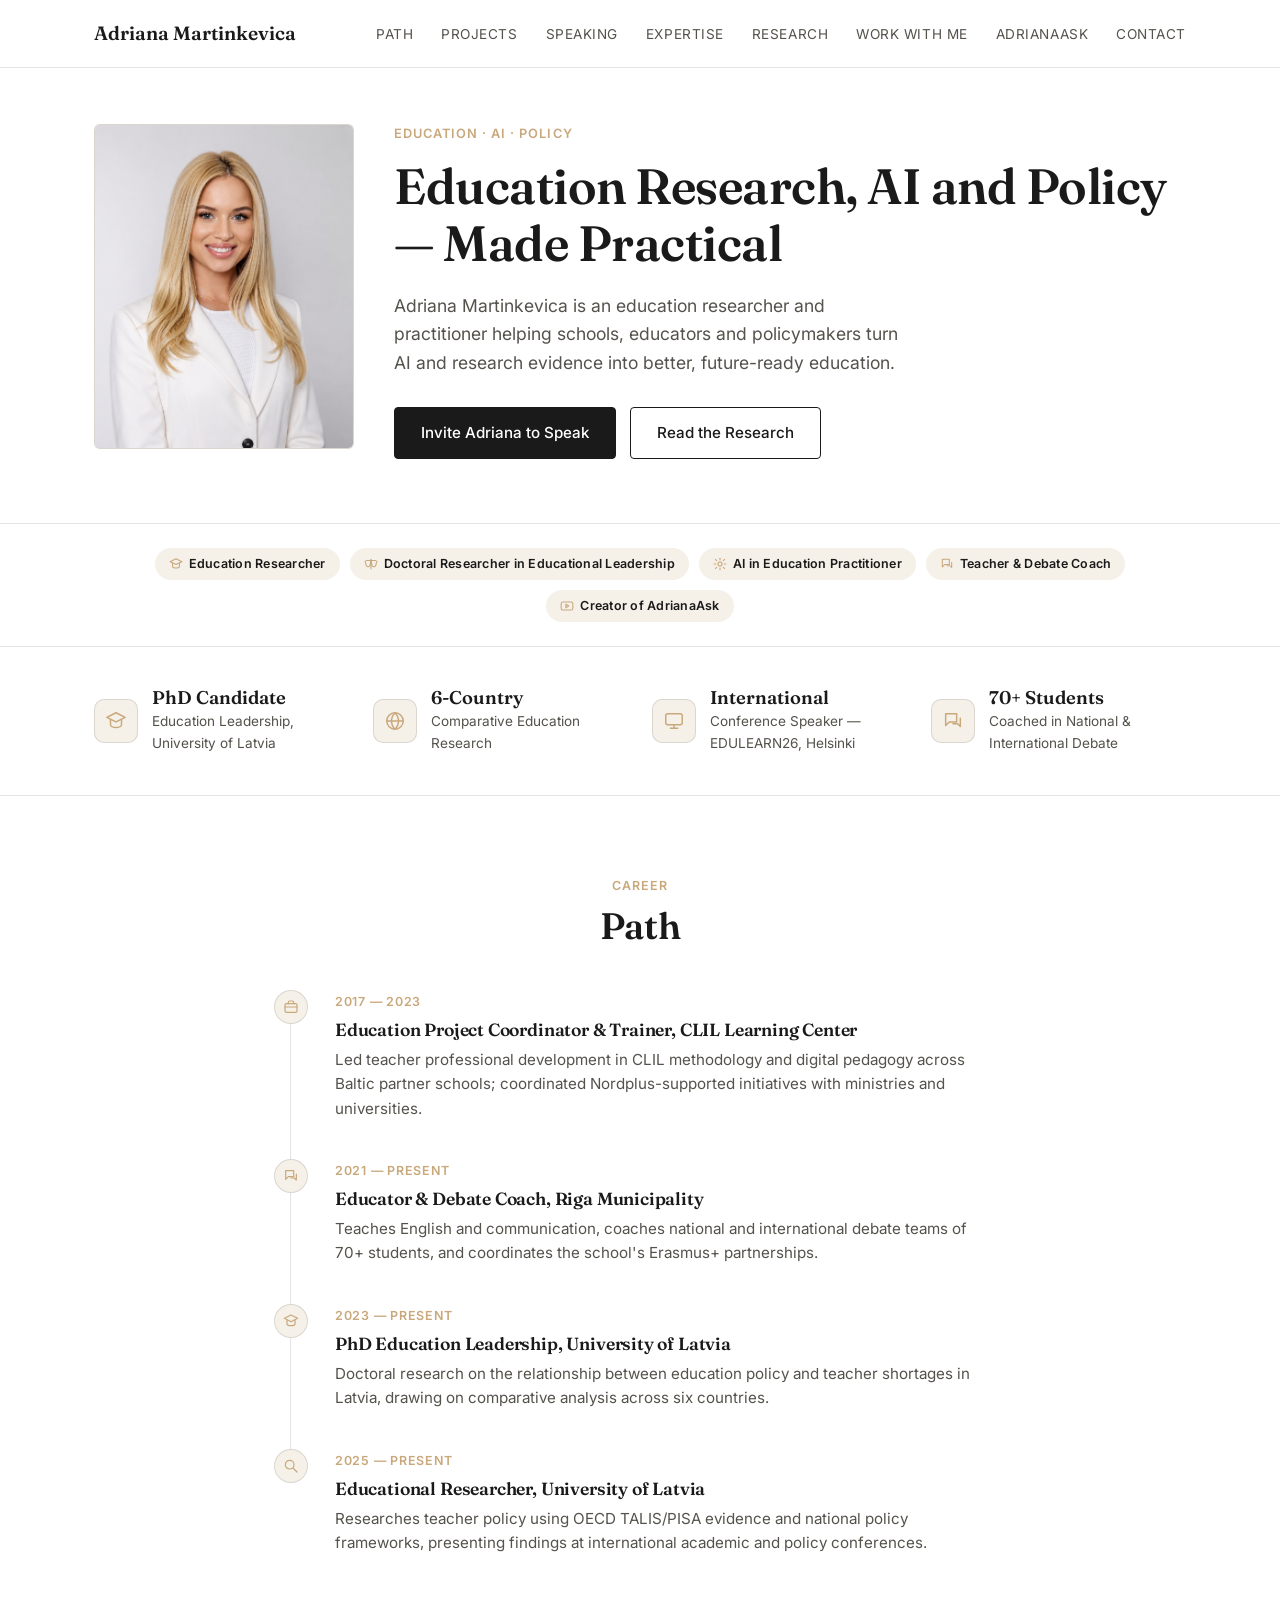
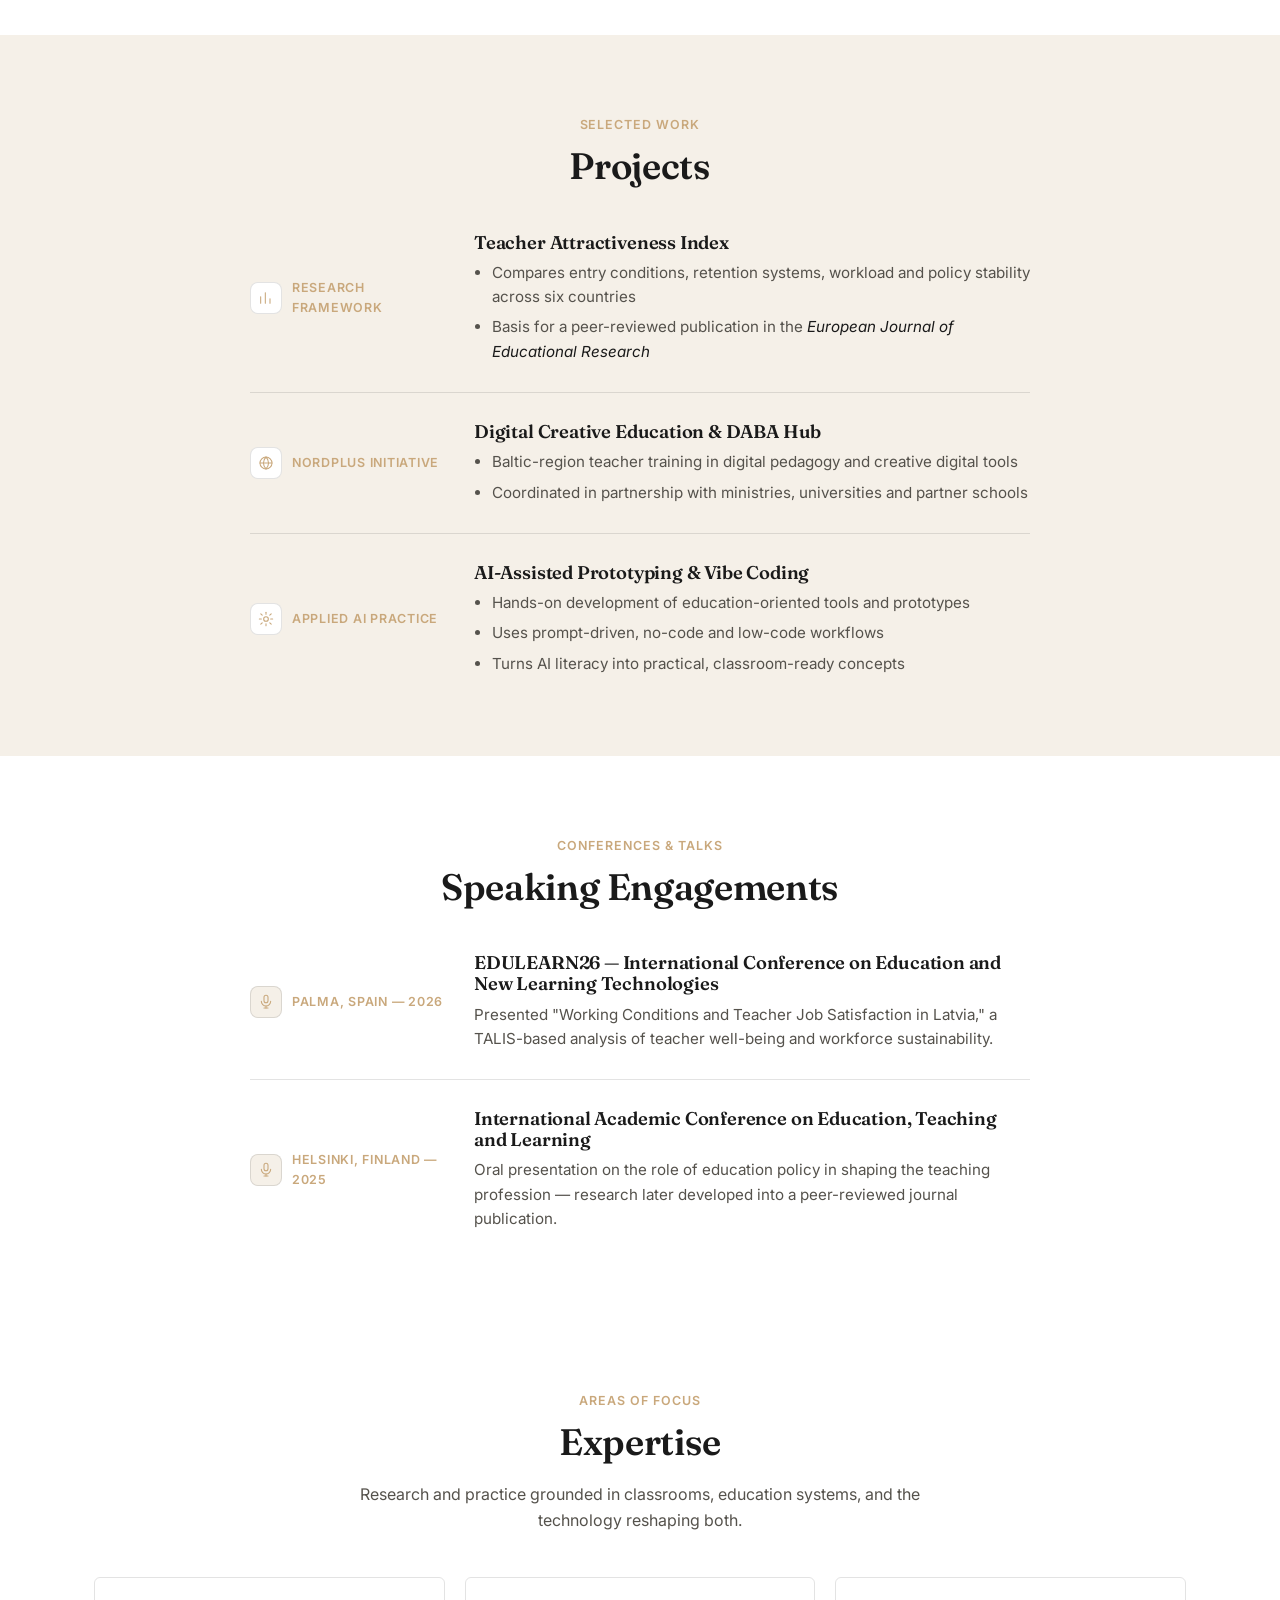
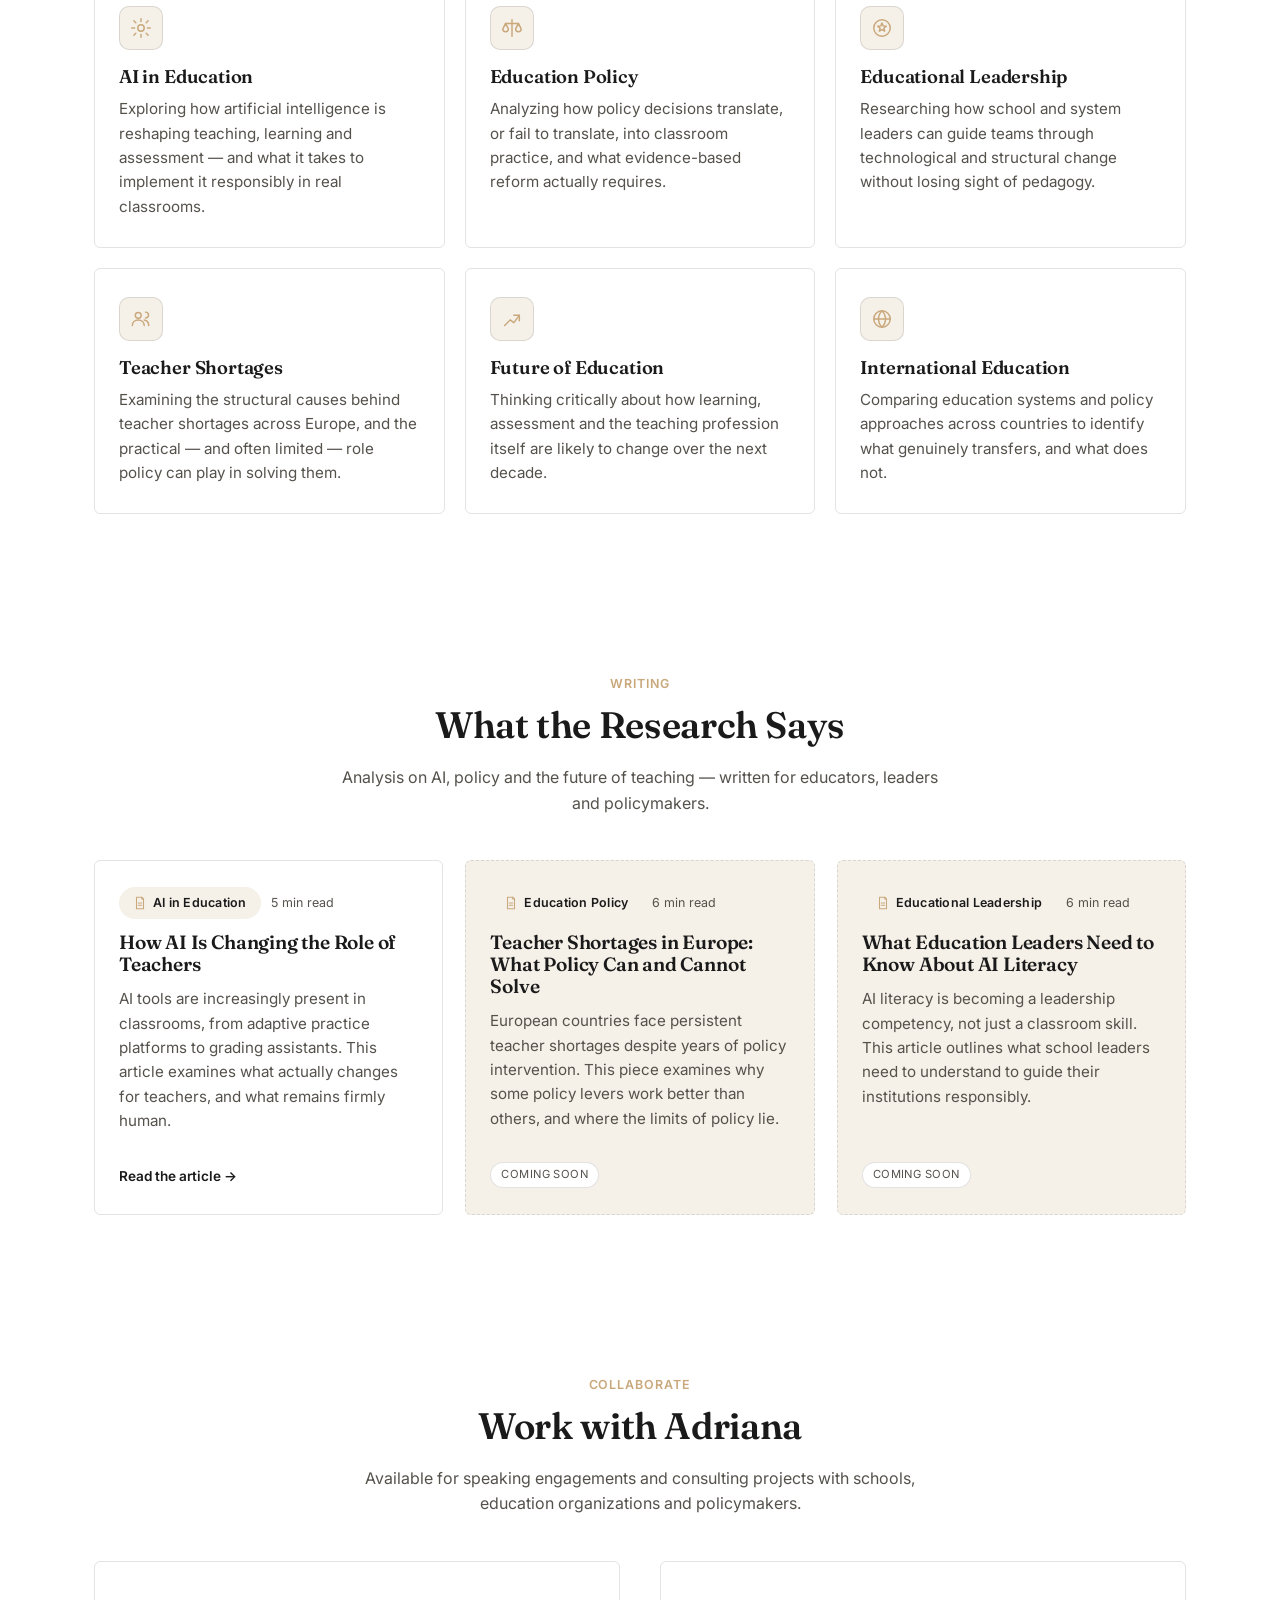
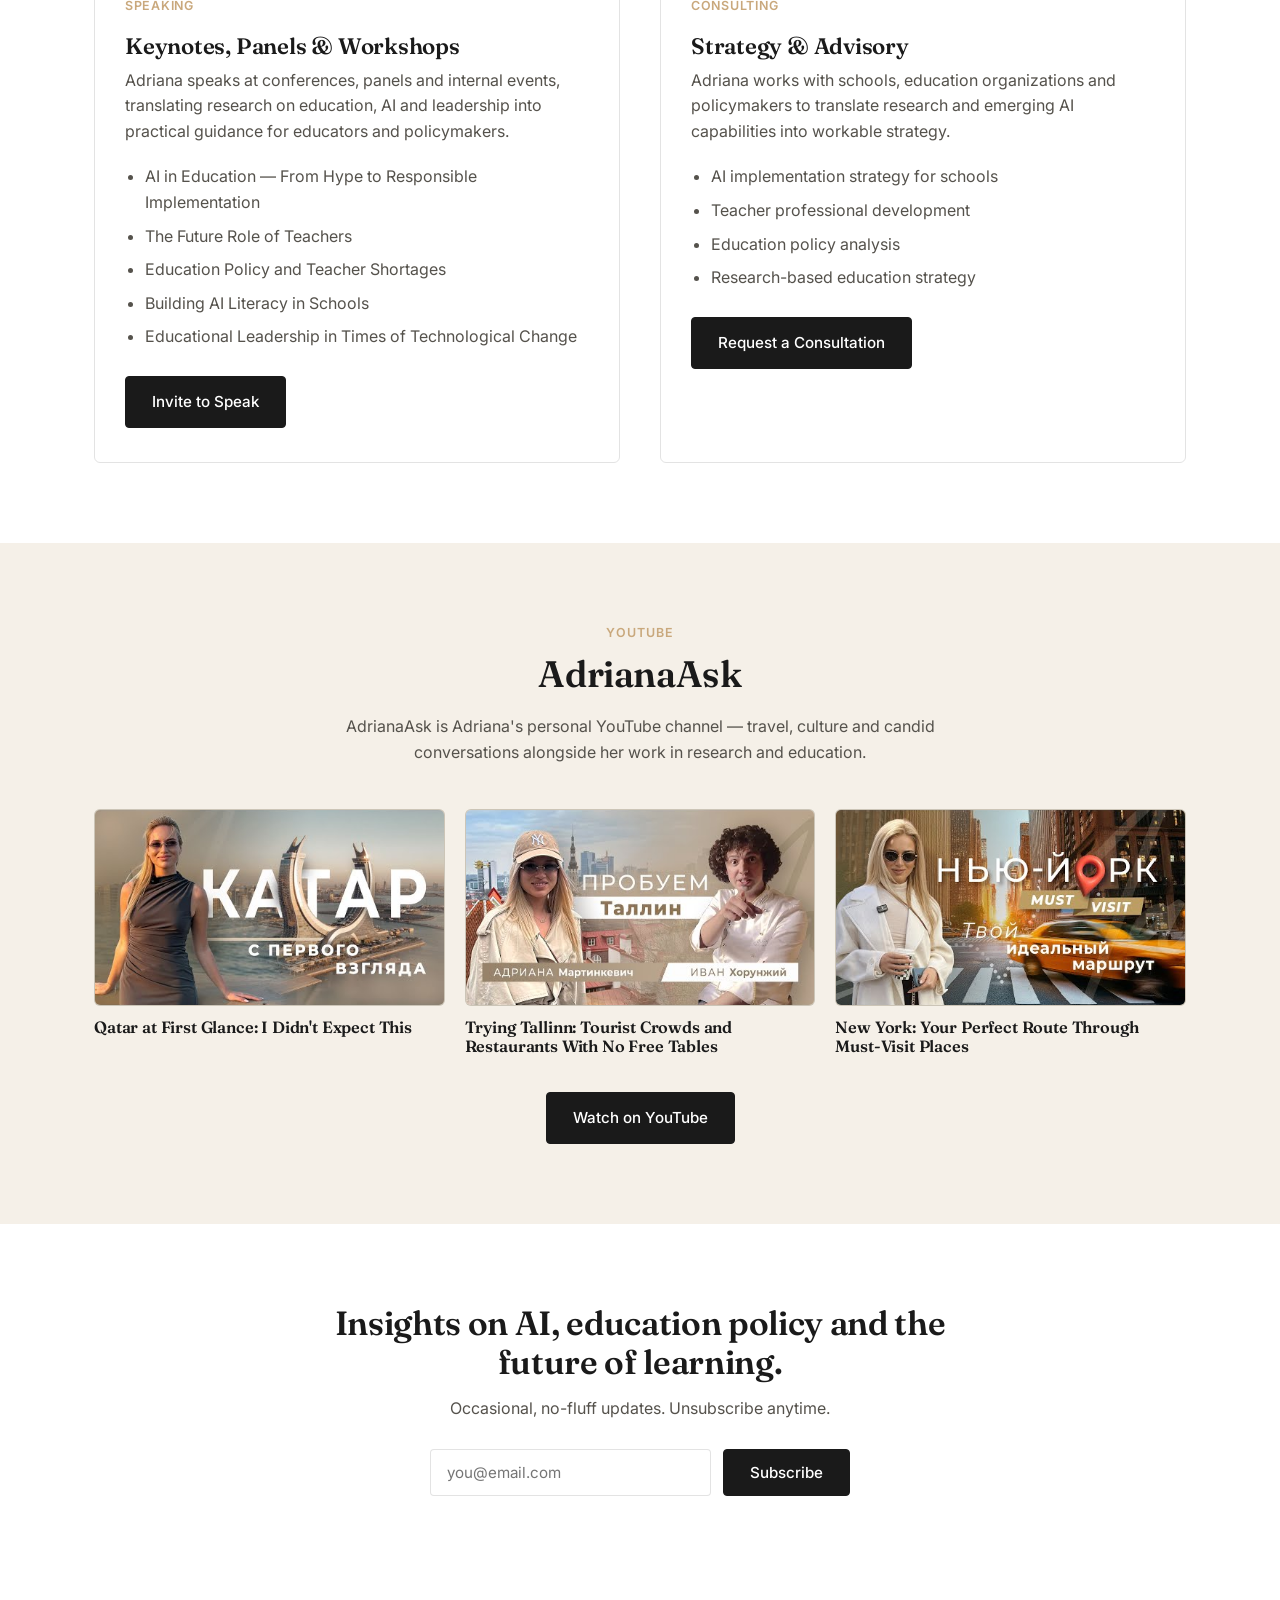
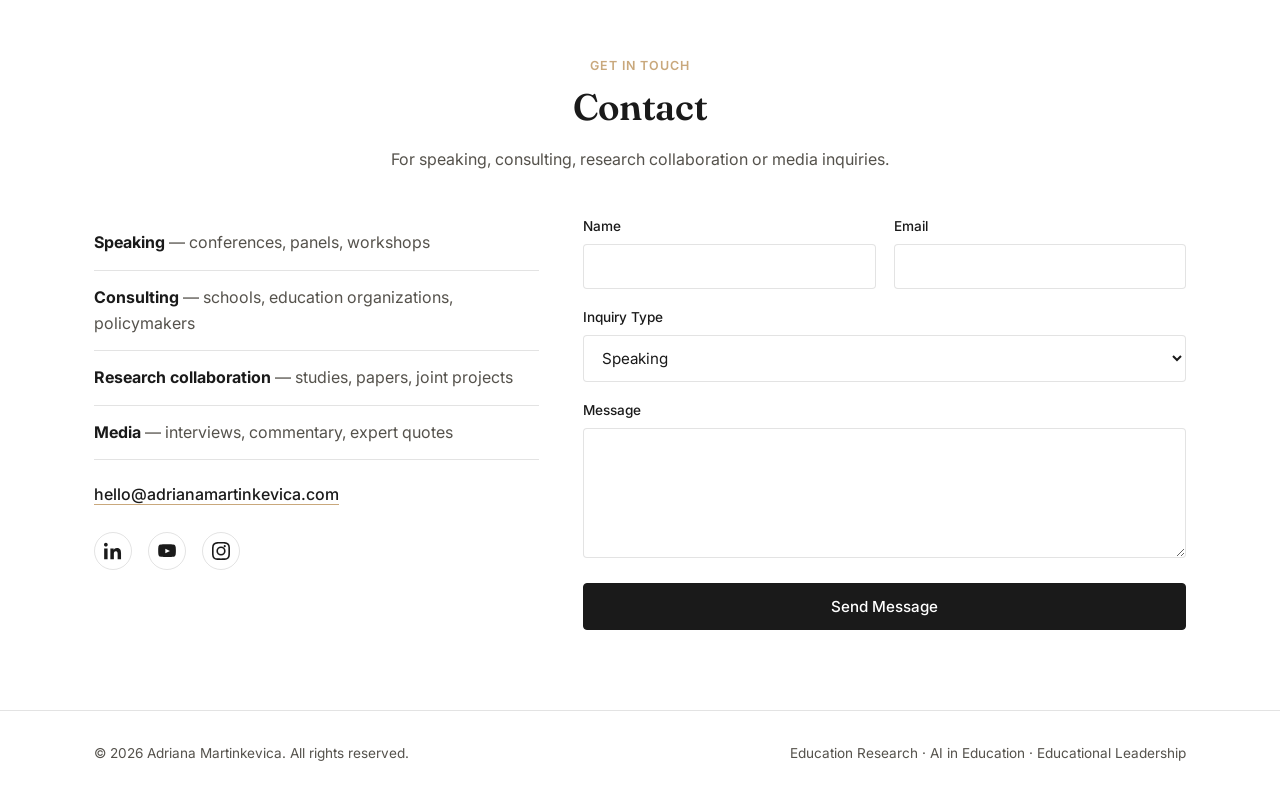
==== index.html @ 22b6f1af "Rename Articles section to "What the Research Says" Updates the nav label and hero CTA to match for " ====
<!DOCTYPE html>
<html lang="en">
<head>
<meta charset="UTF-8">
<meta name="viewport" content="width=device-width, initial-scale=1.0">
<title>Adriana Martinkevica — Education Research, AI &amp; Policy Made Practical</title>
<meta name="description" content="Adriana Martinkevica is an education researcher, doctoral researcher in educational leadership, and AI in education practitioner helping schools, educators and policymakers turn research into practical, future-ready education.">

<!-- Open Graph -->
<meta property="og:type" content="website">
<meta property="og:title" content="Adriana Martinkevica — Education Research, AI &amp; Policy Made Practical">
<meta property="og:description" content="Education researcher and practitioner helping schools, educators and policymakers turn AI and research evidence into better, future-ready education.">
<meta property="og:image" content="assets/adriana-portrait.jpg">
<!-- Replace with real canonical URL before deploying -->
<meta property="og:url" content="https://www.adrianamartinkevica.com/">

<!-- Twitter Card -->
<meta name="twitter:card" content="summary_large_image">
<meta name="twitter:title" content="Adriana Martinkevica — Education Research, AI &amp; Policy Made Practical">
<meta name="twitter:description" content="Education researcher and practitioner helping schools, educators and policymakers turn AI and research evidence into better, future-ready education.">
<meta name="twitter:image" content="assets/adriana-portrait.jpg">

<link rel="preconnect" href="https://fonts.googleapis.com">
<link rel="preconnect" href="https://fonts.gstatic.com" crossorigin>
<link href="https://fonts.googleapis.com/css2?family=Fraunces:opsz,wght@9..144,400;9..144,500;9..144,600;9..144,700&family=Inter:wght@400;500;600&display=swap" rel="stylesheet">

<script type="application/ld+json">
{
  "@context": "https://schema.org",
  "@type": "Person",
  "name": "Adriana Martinkevica",
  "jobTitle": "Education Researcher, Doctoral Researcher in Educational Leadership",
  "description": "Education researcher and practitioner working on AI in education, education policy, educational leadership and the future of teaching.",
  "url": "https://www.adrianamartinkevica.com/",
  "image": "https://www.adrianamartinkevica.com/assets/adriana-portrait.jpg",
  "sameAs": [
    "https://www.linkedin.com/in/REPLACE-WITH-LINKEDIN-HANDLE",
    "https://www.youtube.com/@AdrianaAsk",
    "https://www.instagram.com/REPLACE-WITH-INSTAGRAM-HANDLE"
  ],
  "knowsAbout": [
    "Artificial Intelligence in Education",
    "Education Policy",
    "Educational Leadership",
    "Teacher Shortages",
    "Future of Education",
    "International Education"
  ]
}
</script>
<script type="application/ld+json">
{
  "@context": "https://schema.org",
  "@type": "WebSite",
  "name": "Adriana Martinkevica",
  "url": "https://www.adrianamartinkevica.com/"
}
</script>

<style>
  :root{
    --color-bg: #ffffff;
    --color-text: #1a1a1a;
    --color-text-soft: #55524c;
    --color-beige-light: #f5f0e8;
    --color-beige-accent: #c9a87c;
    --color-border: rgba(26,26,26,0.12);
    --font-serif: "Fraunces", Georgia, serif;
    --font-sans: "Inter", -apple-system, BlinkMacSystemFont, "Segoe UI", sans-serif;
    --max-width: 1140px;
  }

  *, *::before, *::after{ box-sizing: border-box; }

  html{
    scroll-behavior: smooth;
  }

  body{
    margin: 0;
    font-family: var(--font-sans);
    color: var(--color-text);
    background: var(--color-bg);
    line-height: 1.6;
    -webkit-font-smoothing: antialiased;
  }

  img{ max-width: 100%; display: block; }

  h1, h2, h3{
    font-family: var(--font-serif);
    font-weight: 600;
    line-height: 1.15;
    margin: 0 0 0.5em;
    letter-spacing: -0.01em;
  }

  p{ margin: 0 0 1em; }

  a{ color: inherit; }

  .container{
    max-width: var(--max-width);
    margin: 0 auto;
    padding: 0 24px;
  }

  .skip-link{
    position: absolute;
    left: -999px;
    top: 0;
    background: var(--color-text);
    color: #fff;
    padding: 10px 16px;
    z-index: 200;
  }
  .skip-link:focus{ left: 12px; top: 12px; }

  /* ---------- Nav ---------- */
  .site-header{
    position: sticky;
    top: 0;
    z-index: 100;
    background: rgba(255,255,255,0.92);
    backdrop-filter: saturate(180%) blur(8px);
    border-bottom: 1px solid var(--color-border);
  }

  .nav{
    display: flex;
    align-items: center;
    justify-content: space-between;
    padding: 18px 24px;
    max-width: var(--max-width);
    margin: 0 auto;
  }

  .nav-logo{
    font-family: var(--font-serif);
    font-size: 1.2rem;
    font-weight: 600;
    text-decoration: none;
    color: var(--color-text);
  }

  .nav-links{
    display: none;
    gap: 28px;
    list-style: none;
    margin: 0;
    padding: 0;
  }

  .nav-links a{
    text-decoration: none;
    font-size: 0.85rem;
    letter-spacing: 0.04em;
    text-transform: uppercase;
    color: var(--color-text-soft);
    transition: color 0.2s ease;
  }
  .nav-links a:hover{ color: var(--color-text); }

  .nav-toggle{
    display: inline-flex;
    background: none;
    border: 1px solid var(--color-border);
    border-radius: 6px;
    padding: 8px 10px;
    cursor: pointer;
    font-size: 0.9rem;
  }

  .nav-mobile-panel{
    display: none;
    flex-direction: column;
    gap: 4px;
    padding: 8px 24px 20px;
    border-bottom: 1px solid var(--color-border);
  }
  .nav-mobile-panel.is-open{ display: flex; }
  .nav-mobile-panel a{
    text-decoration: none;
    color: var(--color-text-soft);
    padding: 10px 0;
    font-size: 0.95rem;
    border-bottom: 1px solid var(--color-border);
  }
  .nav-mobile-panel a:last-child{ border-bottom: none; }

  @media (min-width: 860px){
    .nav-links{ display: flex; }
    .nav-toggle{ display: none; }
    .nav-mobile-panel{ display: none !important; }
  }

  /* ---------- Buttons ---------- */
  .btn{
    display: inline-block;
    font-family: var(--font-sans);
    font-size: 0.95rem;
    font-weight: 500;
    text-decoration: none;
    padding: 13px 26px;
    border-radius: 4px;
    border: 1px solid transparent;
    transition: all 0.2s ease;
    cursor: pointer;
  }
  .btn-primary{
    background: var(--color-text);
    color: #fff;
    border-color: var(--color-text);
  }
  .btn-primary:hover{
    background: #000;
  }
  .btn-secondary{
    background: transparent;
    color: var(--color-text);
    border-color: var(--color-text);
  }
  .btn-secondary:hover{
    background: var(--color-text);
    color: #fff;
  }
  .btn-block{ display: block; width: 100%; text-align: center; }

  /* ---------- Badges & Icon Tiles ---------- */
  .badge{
    display: inline-flex;
    align-items: center;
    gap: 6px;
    padding: 6px 14px;
    border-radius: 999px;
    background: var(--color-beige-light);
    color: var(--color-text);
    font-size: 0.78rem;
    font-weight: 600;
    letter-spacing: 0.02em;
    white-space: nowrap;
  }
  .badge svg{
    width: 14px;
    height: 14px;
    flex-shrink: 0;
    stroke: var(--color-beige-accent);
    fill: none;
    stroke-width: 1.8;
    stroke-linecap: round;
    stroke-linejoin: round;
  }
  .icon-tile{
    display: inline-flex;
    align-items: center;
    justify-content: center;
    width: 44px;
    height: 44px;
    border-radius: 10px;
    background: var(--color-beige-light);
    border: 1px solid var(--color-border);
    flex-shrink: 0;
  }
  .projects-section .icon-tile{
    background: #fff;
  }
  .icon-tile svg{
    width: 22px;
    height: 22px;
    stroke: var(--color-beige-accent);
    fill: none;
    stroke-width: 1.6;
    stroke-linecap: round;
    stroke-linejoin: round;
  }
  .icon-tile-sm{
    width: 32px;
    height: 32px;
    border-radius: 8px;
  }
  .icon-tile-sm svg{
    width: 16px;
    height: 16px;
  }

  /* ---------- Reveal animation ---------- */
  .reveal{
    opacity: 0;
    transform: translateY(16px);
    transition: opacity 0.7s ease, transform 0.7s ease;
  }
  .reveal.is-visible{
    opacity: 1;
    transform: translateY(0);
  }
  @media (prefers-reduced-motion: reduce){
    .reveal{ opacity: 1; transform: none; transition: none; }
    html{ scroll-behavior: auto; }
  }

  /* ---------- Hero ---------- */
  .hero{
    padding: 56px 0 64px;
  }
  .hero .container{
    display: grid;
    grid-template-columns: minmax(0,1fr);
    gap: 28px;
    align-items: start;
  }
  .hero-portrait{
    order: -1;
    width: 200px;
    max-width: 200px;
    margin: 0;
    aspect-ratio: 4 / 5;
    background: var(--color-beige-light);
    border: 1px solid var(--color-border);
    border-radius: 6px;
    overflow: hidden;
  }
  .hero-portrait img{
    width: 100%;
    height: 100%;
    object-fit: cover;
  }
  .hero-eyebrow{
    text-transform: uppercase;
    letter-spacing: 0.08em;
    font-size: 0.8rem;
    color: var(--color-beige-accent);
    font-weight: 600;
    margin-bottom: 14px;
  }
  .hero h1{
    font-size: clamp(2rem, 5vw, 3.1rem);
    margin-bottom: 20px;
  }
  .hero-sub{
    font-size: 1.1rem;
    color: var(--color-text-soft);
    max-width: 46ch;
    margin-bottom: 30px;
  }
  .hero-ctas{
    display: flex;
    flex-wrap: wrap;
    gap: 14px;
  }

  @media (min-width: 860px){
    .hero .container{
      grid-template-columns: 260px minmax(0,1fr);
      gap: 40px;
    }
    .hero-portrait{
      width: 260px;
      max-width: 260px;
    }
  }

  /* ---------- Credibility strip ---------- */
  .credibility{
    border-top: 1px solid var(--color-border);
    border-bottom: 1px solid var(--color-border);
    padding: 24px 0;
  }

  /* ---------- Highlights ---------- */
  .highlights{
    padding: 40px 0;
    border-bottom: 1px solid var(--color-border);
  }
  .highlights-grid{
    display: grid;
    grid-template-columns: 1fr;
    gap: 24px;
  }
  .highlight-tile{
    display: flex;
    align-items: center;
    gap: 14px;
  }
  .highlight-stat{
    font-family: var(--font-serif);
    font-size: 1.15rem;
    font-weight: 600;
    line-height: 1.2;
  }
  .highlight-label{
    font-size: 0.85rem;
    color: var(--color-text-soft);
    margin-top: 2px;
  }
  @media (min-width: 640px){
    .highlights-grid{ grid-template-columns: repeat(2, 1fr); }
  }
  @media (min-width: 980px){
    .highlights-grid{ grid-template-columns: repeat(4, 1fr); }
  }
  .credibility ul{
    list-style: none;
    margin: 0;
    padding: 0;
    display: flex;
    flex-wrap: wrap;
    justify-content: center;
    gap: 10px;
  }

  /* ---------- Section shell ---------- */
  section{ padding: 80px 0; }
  .section-head{
    max-width: 62ch;
    margin: 0 auto 44px;
    text-align: center;
  }
  .section-eyebrow{
    text-transform: uppercase;
    letter-spacing: 0.08em;
    font-size: 0.78rem;
    font-weight: 600;
    color: var(--color-beige-accent);
    margin-bottom: 10px;
  }
  .section-head h2{
    font-size: clamp(1.7rem, 3.2vw, 2.3rem);
  }
  .section-head p{
    color: var(--color-text-soft);
  }

  /* ---------- Path (timeline) ---------- */
  .timeline{
    max-width: 700px;
    margin: 0 auto;
  }
  .timeline-item{
    position: relative;
    padding-left: 44px;
    padding-bottom: 40px;
    border-left: 1px solid var(--color-border);
  }
  .timeline-item:last-child{
    padding-bottom: 0;
    border-left-color: transparent;
  }
  .timeline-icon{
    position: absolute;
    left: -17px;
    top: -2px;
    width: 34px;
    height: 34px;
    border-radius: 50%;
    background: var(--color-beige-light);
    border: 1px solid var(--color-border);
    display: flex;
    align-items: center;
    justify-content: center;
  }
  .timeline-icon svg{
    width: 16px;
    height: 16px;
    stroke: var(--color-beige-accent);
    fill: none;
    stroke-width: 1.8;
    stroke-linecap: round;
    stroke-linejoin: round;
  }
  .timeline-date{
    font-size: 0.78rem;
    text-transform: uppercase;
    letter-spacing: 0.06em;
    color: var(--color-beige-accent);
    font-weight: 600;
    margin-bottom: 8px;
  }
  .timeline-role{
    font-size: 1.1rem;
    margin-bottom: 8px;
  }
  .timeline-desc{
    color: var(--color-text-soft);
    font-size: 0.95rem;
    margin-bottom: 0;
  }

  /* ---------- Projects ---------- */
  .projects-section{
    background: var(--color-beige-light);
  }
  .project-list{
    max-width: 780px;
    margin: 0 auto;
  }
  .project-row{
    display: grid;
    grid-template-columns: 1fr;
    gap: 6px;
    padding: 28px 0;
    border-bottom: 1px solid var(--color-border);
  }
  .project-row:last-child{
    border-bottom: none;
    padding-bottom: 0;
  }
  .project-row:first-child{
    padding-top: 0;
  }
  .project-icon-tag{
    display: flex;
    align-items: center;
    gap: 10px;
    margin-bottom: 4px;
  }
  .project-tag{
    font-size: 0.78rem;
    text-transform: uppercase;
    letter-spacing: 0.06em;
    color: var(--color-beige-accent);
    font-weight: 600;
  }
  .project-bullets{
    margin: 0;
    padding-left: 18px;
    color: var(--color-text-soft);
    font-size: 0.95rem;
  }
  .project-bullets li{
    margin-bottom: 6px;
  }
  .project-bullets li:last-child{
    margin-bottom: 0;
  }
  @media (min-width: 700px){
    .project-icon-tag{ margin-bottom: 0; }
  }
  .project-row h3{
    font-size: 1.15rem;
    margin-bottom: 8px;
  }
  .project-row p{
    color: var(--color-text-soft);
    font-size: 0.95rem;
    margin-bottom: 0;
  }
  .project-row em{
    font-style: italic;
    color: var(--color-text);
  }
  @media (min-width: 700px){
    .project-row{
      grid-template-columns: 200px 1fr;
      gap: 24px;
    }
  }

  /* ---------- Speaking History ---------- */
  .speaking-list{
    max-width: 780px;
    margin: 0 auto;
  }
  .speaking-row{
    display: grid;
    grid-template-columns: 1fr;
    gap: 6px;
    padding: 28px 0;
    border-bottom: 1px solid var(--color-border);
  }
  .speaking-row:last-child{
    border-bottom: none;
    padding-bottom: 0;
  }
  .speaking-row:first-child{
    padding-top: 0;
  }
  .speaking-icon-tag{
    display: flex;
    align-items: center;
    gap: 10px;
    margin-bottom: 4px;
  }
  .speaking-tag{
    font-size: 0.78rem;
    text-transform: uppercase;
    letter-spacing: 0.06em;
    color: var(--color-beige-accent);
    font-weight: 600;
  }
  @media (min-width: 700px){
    .speaking-icon-tag{ margin-bottom: 0; }
  }
  .speaking-row h3{
    font-size: 1.15rem;
    margin-bottom: 8px;
  }
  .speaking-row p{
    color: var(--color-text-soft);
    font-size: 0.95rem;
    margin-bottom: 0;
  }
  @media (min-width: 700px){
    .speaking-row{
      grid-template-columns: 200px 1fr;
      gap: 24px;
    }
  }

  /* ---------- Expertise ---------- */
  .expertise-grid{
    display: grid;
    gap: 20px;
    grid-template-columns: minmax(0,1fr);
  }
  @media (min-width: 640px){
    .expertise-grid{ grid-template-columns: repeat(2, minmax(0,1fr)); }
  }
  @media (min-width: 960px){
    .expertise-grid{ grid-template-columns: repeat(3, minmax(0,1fr)); }
  }
  .expertise-card{
    border: 1px solid var(--color-border);
    border-radius: 6px;
    padding: 28px 24px;
    transition: border-color 0.25s ease, transform 0.25s ease;
  }
  .expertise-card .icon-tile{
    margin-bottom: 16px;
  }
  .expertise-card:hover{
    border-color: var(--color-beige-accent);
    transform: translateY(-3px);
  }
  .expertise-card h3{
    font-size: 1.15rem;
    margin-bottom: 10px;
  }
  .expertise-card p{
    color: var(--color-text-soft);
    font-size: 0.95rem;
    margin-bottom: 0;
  }

  /* ---------- Articles ---------- */
  .articles-grid{
    display: grid;
    gap: 22px;
    grid-template-columns: minmax(0,1fr);
  }
  @media (min-width: 780px){
    .articles-grid{ grid-template-columns: repeat(3, minmax(0,1fr)); }
  }
  .article-card{
    border: 1px solid var(--color-border);
    border-radius: 6px;
    padding: 26px 24px;
    display: flex;
    flex-direction: column;
    text-decoration: none;
    color: var(--color-text);
    transition: border-color 0.25s ease, box-shadow 0.25s ease;
  }
  a.article-card:hover{
    border-color: var(--color-beige-accent);
    box-shadow: 0 6px 24px rgba(26,26,26,0.06);
  }
  .article-meta-row{
    display: flex;
    align-items: center;
    flex-wrap: wrap;
    gap: 10px;
    margin-bottom: 12px;
  }
  .reading-time{
    font-size: 0.78rem;
    color: var(--color-text-soft);
  }
  .article-card h3{
    font-size: 1.2rem;
    margin-bottom: 12px;
  }
  .article-card p{
    color: var(--color-text-soft);
    font-size: 0.95rem;
    flex-grow: 1;
  }
  .article-cta{
    margin-top: 16px;
    font-size: 0.85rem;
    font-weight: 600;
  }
  .article-card.is-placeholder{
    background: var(--color-beige-light);
    border-style: dashed;
  }
  .badge-soon{
    display: inline-block;
    font-size: 0.7rem;
    text-transform: uppercase;
    letter-spacing: 0.04em;
    background: #fff;
    border: 1px solid var(--color-border);
    padding: 3px 10px;
    border-radius: 20px;
    margin-top: 16px;
    color: var(--color-text-soft);
    width: fit-content;
  }

  /* ---------- Work with Adriana ---------- */
  .work-grid{
    display: grid;
    gap: 40px;
    grid-template-columns: minmax(0,1fr);
  }
  @media (min-width: 780px){
    .work-grid{ grid-template-columns: minmax(0,1fr) minmax(0,1fr); }
  }
  .work-col{
    border: 1px solid var(--color-border);
    border-radius: 6px;
    padding: 34px 30px;
  }
  .work-col h3{
    font-size: 1.4rem;
    margin-bottom: 8px;
  }
  .work-col > p{
    color: var(--color-text-soft);
    margin-bottom: 20px;
  }
  .work-col ul{
    margin: 0 0 26px;
    padding-left: 20px;
    color: var(--color-text-soft);
  }
  .work-col li{ margin-bottom: 8px; }
  .work-label{
    font-size: 0.78rem;
    text-transform: uppercase;
    letter-spacing: 0.06em;
    color: var(--color-beige-accent);
    font-weight: 600;
    margin-bottom: 18px;
  }

  /* ---------- AdrianaAsk ---------- */
  .adrianaask{
    background: var(--color-beige-light);
  }
  .video-grid{
    display: grid;
    gap: 20px;
    grid-template-columns: minmax(0,1fr);
    margin: 36px 0 36px;
  }
  @media (min-width: 780px){
    .video-grid{ grid-template-columns: repeat(3, minmax(0,1fr)); }
  }
  .video-card{
    text-decoration: none;
    color: var(--color-text);
  }
  .video-thumb{
    aspect-ratio: 16 / 9;
    background: #e5ddcd;
    border-radius: 6px;
    overflow: hidden;
    position: relative;
    margin-bottom: 12px;
    border: 1px solid var(--color-border);
  }
  .video-thumb img{
    width: 100%;
    height: 100%;
    object-fit: cover;
  }
  .video-thumb::after{
    content: "▶";
    position: absolute;
    inset: 0;
    display: flex;
    align-items: center;
    justify-content: center;
    font-size: 1.4rem;
    color: #fff;
    background: rgba(26,26,26,0.28);
    opacity: 0;
    transition: opacity 0.2s ease;
  }
  .video-card:hover .video-thumb::after{ opacity: 1; }
  .video-card h3{
    font-size: 1.02rem;
    margin-bottom: 0;
  }
  .adrianaask-actions{ text-align: center; }

  /* ---------- Newsletter ---------- */
  .newsletter{
    text-align: center;
  }
  .newsletter h2{
    font-size: clamp(1.6rem, 3vw, 2.1rem);
    max-width: 30ch;
    margin: 0 auto 14px;
  }
  .newsletter p{
    color: var(--color-text-soft);
    max-width: 44ch;
    margin: 0 auto 28px;
  }
  .newsletter-form{
    display: flex;
    flex-direction: column;
    gap: 12px;
    max-width: 420px;
    margin: 0 auto;
  }
  @media (min-width: 540px){
    .newsletter-form{ flex-direction: row; }
  }
  .newsletter-form input[type="email"]{
    flex: 1;
    padding: 13px 16px;
    border: 1px solid var(--color-border);
    border-radius: 4px;
    font-family: var(--font-sans);
    font-size: 0.95rem;
  }
  .newsletter-form input[type="email"]:focus{
    outline: 2px solid var(--color-beige-accent);
    outline-offset: 1px;
  }

  /* ---------- Contact ---------- */
  .contact-grid{
    display: grid;
    gap: 44px;
    grid-template-columns: minmax(0,1fr);
  }
  @media (min-width: 860px){
    .contact-grid{ grid-template-columns: minmax(0,0.85fr) minmax(0,1.15fr); }
  }
  .inquiry-list{
    list-style: none;
    margin: 0;
    padding: 0;
  }
  .inquiry-list li{
    padding: 14px 0;
    border-bottom: 1px solid var(--color-border);
    color: var(--color-text-soft);
  }
  .inquiry-list li strong{ color: var(--color-text); }

  .contact-email{
    display: inline-block;
    margin-top: 22px;
    font-weight: 500;
    text-decoration: underline;
    text-decoration-color: var(--color-beige-accent);
    text-underline-offset: 4px;
  }

  .social-row{
    display: flex;
    gap: 16px;
    margin-top: 24px;
  }
  .social-row a{
    display: inline-flex;
    align-items: center;
    justify-content: center;
    width: 38px;
    height: 38px;
    border: 1px solid var(--color-border);
    border-radius: 50%;
    transition: border-color 0.2s ease, background 0.2s ease;
  }
  .social-row a:hover{
    border-color: var(--color-beige-accent);
    background: var(--color-beige-light);
  }
  .social-row svg{ width: 18px; height: 18px; fill: var(--color-text); }

  .contact-form{
    display: grid;
    gap: 18px;
  }
  .form-row{
    display: grid;
    gap: 18px;
  }
  @media (min-width: 560px){
    .form-row.two-col{ grid-template-columns: minmax(0,1fr) minmax(0,1fr); }
  }
  .field label{
    display: block;
    font-size: 0.85rem;
    font-weight: 500;
    margin-bottom: 6px;
  }
  .field input,
  .field select,
  .field textarea{
    width: 100%;
    padding: 12px 14px;
    border: 1px solid var(--color-border);
    border-radius: 4px;
    font-family: var(--font-sans);
    font-size: 0.95rem;
    background: #fff;
    color: var(--color-text);
  }
  .field input:focus,
  .field select:focus,
  .field textarea:focus{
    outline: 2px solid var(--color-beige-accent);
    outline-offset: 1px;
  }
  .field textarea{ resize: vertical; min-height: 130px; }

  /* ---------- Footer ---------- */
  .site-footer{
    border-top: 1px solid var(--color-border);
    padding: 32px 0;
  }
  .site-footer .container{
    display: flex;
    flex-direction: column;
    gap: 12px;
    align-items: center;
    text-align: center;
  }
  .site-footer p{
    margin: 0;
    font-size: 0.85rem;
    color: var(--color-text-soft);
  }
  @media (min-width: 640px){
    .site-footer .container{
      flex-direction: row;
      justify-content: space-between;
      text-align: left;
    }
  }
</style>
</head>
<body>

<a class="skip-link" href="#main">Skip to content</a>

<header class="site-header">
  <nav class="nav">
    <a class="nav-logo" href="#top">Adriana Martinkevica</a>
    <ul class="nav-links">
      <li><a href="#path">Path</a></li>
      <li><a href="#projects">Projects</a></li>
      <li><a href="#speaking-history">Speaking</a></li>
      <li><a href="#expertise">Expertise</a></li>
      <li><a href="#articles">Research</a></li>
      <li><a href="#work">Work with Me</a></li>
      <li><a href="#adrianaask">AdrianaAsk</a></li>
      <li><a href="#contact">Contact</a></li>
    </ul>
    <button class="nav-toggle" id="navToggle" aria-expanded="false" aria-controls="navMobilePanel">Menu</button>
  </nav>
  <div class="nav-mobile-panel" id="navMobilePanel">
    <a href="#path">Path</a>
    <a href="#projects">Projects</a>
    <a href="#speaking-history">Speaking</a>
    <a href="#expertise">Expertise</a>
    <a href="#articles">Research</a>
    <a href="#work">Work with Me</a>
    <a href="#adrianaask">AdrianaAsk</a>
    <a href="#contact">Contact</a>
  </div>
</header>

<main id="main">

  <!-- ================= HERO ================= -->
  <section class="hero" id="top">
    <div class="container">
      <div>
        <div class="hero-eyebrow">Education &middot; AI &middot; Policy</div>
        <h1>Education Research, AI and Policy — Made Practical</h1>
        <p class="hero-sub">Adriana Martinkevica is an education researcher and practitioner helping schools, educators and policymakers turn AI and research evidence into better, future-ready education.</p>
        <div class="hero-ctas">
          <a class="btn btn-primary" href="#contact">Invite Adriana to Speak</a>
          <a class="btn btn-secondary" href="#articles">Read the Research</a>
        </div>
      </div>
      <div class="hero-portrait">
        <img src="assets/adriana-portrait.jpg" alt="Portrait of Adriana Martinkevica, education researcher">
      </div>
    </div>
  </section>

  <!-- ================= CREDIBILITY STRIP ================= -->
  <div class="credibility">
    <div class="container">
      <ul>
        <li class="badge"><svg viewBox="0 0 24 24"><path d="M12 3 2 8l10 5 10-5-10-5z"/><path d="M6 10.5V16c0 1.5 2.5 3 6 3s6-1.5 6-3v-5.5"/></svg>Education Researcher</li>
        <li class="badge"><svg viewBox="0 0 24 24"><path d="M12 4v16"/><path d="M4 6h6a3 3 0 0 1 3 3"/><path d="M20 6h-6a3 3 0 0 0-3 3"/><path d="M2 7l2 8a3.5 3.5 0 0 0 6 0l2-8"/><path d="M12 7l2 8a3.5 3.5 0 0 0 6 0l2-8"/></svg>Doctoral Researcher in Educational Leadership</li>
        <li class="badge"><svg viewBox="0 0 24 24"><path d="M12 2v3"/><path d="M12 19v3"/><path d="M4.2 4.2l2.1 2.1"/><path d="M17.7 17.7l2.1 2.1"/><path d="M2 12h3"/><path d="M19 12h3"/><path d="M4.2 19.8l2.1-2.1"/><path d="M17.7 6.3l2.1-2.1"/><circle cx="12" cy="12" r="3.5"/></svg>AI in Education Practitioner</li>
        <li class="badge"><svg viewBox="0 0 24 24"><path d="M4 4h12v9H8l-4 4V4z"/><path d="M20 9v9l-3-3h-5"/></svg>Teacher &amp; Debate Coach</li>
        <li class="badge"><svg viewBox="0 0 24 24"><rect x="2" y="5" width="20" height="14" rx="3"/><path d="M10 9l5 3-5 3V9z"/></svg>Creator of AdrianaAsk</li>
      </ul>
    </div>
  </div>

  <!-- ================= HIGHLIGHTS ================= -->
  <div class="highlights">
    <div class="container">
      <div class="highlights-grid">
        <div class="highlight-tile reveal">
          <div class="icon-tile"><svg viewBox="0 0 24 24"><path d="M12 3 2 8l10 5 10-5-10-5z"/><path d="M6 10.5V16c0 1.5 2.5 3 6 3s6-1.5 6-3v-5.5"/></svg></div>
          <div>
            <div class="highlight-stat">PhD Candidate</div>
            <div class="highlight-label">Education Leadership, University of Latvia</div>
          </div>
        </div>
        <div class="highlight-tile reveal">
          <div class="icon-tile"><svg viewBox="0 0 24 24"><circle cx="12" cy="12" r="9"/><path d="M3 12h18"/><path d="M12 3c2.5 2.5 3.8 5.7 3.8 9s-1.3 6.5-3.8 9c-2.5-2.5-3.8-5.7-3.8-9s1.3-6.5 3.8-9z"/></svg></div>
          <div>
            <div class="highlight-stat">6-Country</div>
            <div class="highlight-label">Comparative Education Research</div>
          </div>
        </div>
        <div class="highlight-tile reveal">
          <div class="icon-tile"><svg viewBox="0 0 24 24"><rect x="3" y="4" width="18" height="12" rx="2"/><path d="M8 20h8"/><path d="M12 16v4"/></svg></div>
          <div>
            <div class="highlight-stat">International</div>
            <div class="highlight-label">Conference Speaker — EDULEARN26, Helsinki</div>
          </div>
        </div>
        <div class="highlight-tile reveal">
          <div class="icon-tile"><svg viewBox="0 0 24 24"><path d="M4 4h12v9H8l-4 4V4z"/><path d="M20 9v9l-3-3h-5"/></svg></div>
          <div>
            <div class="highlight-stat">70+ Students</div>
            <div class="highlight-label">Coached in National &amp; International Debate</div>
          </div>
        </div>
      </div>
    </div>
  </div>

  <!-- ================= PATH ================= -->
  <section id="path">
    <div class="container">
      <div class="section-head reveal">
        <div class="section-eyebrow">Career</div>
        <h2>Path</h2>
      </div>
      <div class="timeline">
        <div class="timeline-item reveal">
          <div class="timeline-icon"><svg viewBox="0 0 24 24"><rect x="3" y="7" width="18" height="13" rx="2"/><path d="M8 7V5a2 2 0 0 1 2-2h4a2 2 0 0 1 2 2v2"/><path d="M3 12h18"/></svg></div>
          <div class="timeline-date">2017 — 2023</div>
          <h3 class="timeline-role">Education Project Coordinator &amp; Trainer, CLIL Learning Center</h3>
          <p class="timeline-desc">Led teacher professional development in CLIL methodology and digital pedagogy across Baltic partner schools; coordinated Nordplus-supported initiatives with ministries and universities.</p>
        </div>
        <div class="timeline-item reveal">
          <div class="timeline-icon"><svg viewBox="0 0 24 24"><path d="M4 4h12v9H8l-4 4V4z"/><path d="M20 9v9l-3-3h-5"/></svg></div>
          <div class="timeline-date">2021 — Present</div>
          <h3 class="timeline-role">Educator &amp; Debate Coach, Riga Municipality</h3>
          <p class="timeline-desc">Teaches English and communication, coaches national and international debate teams of 70+ students, and coordinates the school's Erasmus+ partnerships.</p>
        </div>
        <div class="timeline-item reveal">
          <div class="timeline-icon"><svg viewBox="0 0 24 24"><path d="M12 3 2 8l10 5 10-5-10-5z"/><path d="M6 10.5V16c0 1.5 2.5 3 6 3s6-1.5 6-3v-5.5"/></svg></div>
          <div class="timeline-date">2023 — Present</div>
          <h3 class="timeline-role">PhD Education Leadership, University of Latvia</h3>
          <p class="timeline-desc">Doctoral research on the relationship between education policy and teacher shortages in Latvia, drawing on comparative analysis across six countries.</p>
        </div>
        <div class="timeline-item reveal">
          <div class="timeline-icon"><svg viewBox="0 0 24 24"><circle cx="10" cy="10" r="6.5"/><path d="M15 15l6 6"/></svg></div>
          <div class="timeline-date">2025 — Present</div>
          <h3 class="timeline-role">Educational Researcher, University of Latvia</h3>
          <p class="timeline-desc">Researches teacher policy using OECD TALIS/PISA evidence and national policy frameworks, presenting findings at international academic and policy conferences.</p>
        </div>
      </div>
    </div>
  </section>

  <!-- ================= PROJECTS ================= -->
  <section id="projects" class="projects-section">
    <div class="container">
      <div class="section-head reveal">
        <div class="section-eyebrow">Selected Work</div>
        <h2>Projects</h2>
      </div>
      <div class="project-list">
        <div class="project-row reveal">
          <div class="project-icon-tag">
            <div class="icon-tile icon-tile-sm"><svg viewBox="0 0 24 24"><path d="M4 20V10"/><path d="M11 20V4"/><path d="M18 20v-7"/></svg></div>
            <div class="project-tag">Research Framework</div>
          </div>
          <div>
            <h3>Teacher Attractiveness Index</h3>
            <ul class="project-bullets">
              <li>Compares entry conditions, retention systems, workload and policy stability across six countries</li>
              <li>Basis for a peer-reviewed publication in the <em>European Journal of Educational Research</em></li>
            </ul>
          </div>
        </div>
        <div class="project-row reveal">
          <div class="project-icon-tag">
            <div class="icon-tile icon-tile-sm"><svg viewBox="0 0 24 24"><circle cx="12" cy="12" r="9"/><path d="M3 12h18"/><path d="M12 3c2.5 2.5 3.8 5.7 3.8 9s-1.3 6.5-3.8 9c-2.5-2.5-3.8-5.7-3.8-9s1.3-6.5 3.8-9z"/></svg></div>
            <div class="project-tag">Nordplus Initiative</div>
          </div>
          <div>
            <h3>Digital Creative Education &amp; DABA Hub</h3>
            <ul class="project-bullets">
              <li>Baltic-region teacher training in digital pedagogy and creative digital tools</li>
              <li>Coordinated in partnership with ministries, universities and partner schools</li>
            </ul>
          </div>
        </div>
        <div class="project-row reveal">
          <div class="project-icon-tag">
            <div class="icon-tile icon-tile-sm"><svg viewBox="0 0 24 24"><path d="M12 2v3"/><path d="M12 19v3"/><path d="M4.2 4.2l2.1 2.1"/><path d="M17.7 17.7l2.1 2.1"/><path d="M2 12h3"/><path d="M19 12h3"/><path d="M4.2 19.8l2.1-2.1"/><path d="M17.7 6.3l2.1-2.1"/><circle cx="12" cy="12" r="3.5"/></svg></div>
            <div class="project-tag">Applied AI Practice</div>
          </div>
          <div>
            <h3>AI-Assisted Prototyping &amp; Vibe Coding</h3>
            <ul class="project-bullets">
              <li>Hands-on development of education-oriented tools and prototypes</li>
              <li>Uses prompt-driven, no-code and low-code workflows</li>
              <li>Turns AI literacy into practical, classroom-ready concepts</li>
            </ul>
          </div>
        </div>
      </div>
    </div>
  </section>

  <!-- ================= SPEAKING HISTORY ================= -->
  <section id="speaking-history">
    <div class="container">
      <div class="section-head reveal">
        <div class="section-eyebrow">Conferences &amp; Talks</div>
        <h2>Speaking Engagements</h2>
      </div>
      <div class="speaking-list">
        <div class="speaking-row reveal">
          <div class="speaking-icon-tag">
            <div class="icon-tile icon-tile-sm"><svg viewBox="0 0 24 24"><rect x="9" y="2" width="6" height="11" rx="3"/><path d="M5 11a7 7 0 0 0 14 0"/><path d="M12 18v3"/><path d="M9 21h6"/></svg></div>
            <div class="speaking-tag">Palma, Spain — 2026</div>
          </div>
          <div>
            <h3>EDULEARN26 — International Conference on Education and New Learning Technologies</h3>
            <p>Presented "Working Conditions and Teacher Job Satisfaction in Latvia," a TALIS-based analysis of teacher well-being and workforce sustainability.</p>
          </div>
        </div>
        <div class="speaking-row reveal">
          <div class="speaking-icon-tag">
            <div class="icon-tile icon-tile-sm"><svg viewBox="0 0 24 24"><rect x="9" y="2" width="6" height="11" rx="3"/><path d="M5 11a7 7 0 0 0 14 0"/><path d="M12 18v3"/><path d="M9 21h6"/></svg></div>
            <div class="speaking-tag">Helsinki, Finland — 2025</div>
          </div>
          <div>
            <h3>International Academic Conference on Education, Teaching and Learning</h3>
            <p>Oral presentation on the role of education policy in shaping the teaching profession — research later developed into a peer-reviewed journal publication.</p>
          </div>
        </div>
      </div>
    </div>
  </section>

  <!-- ================= EXPERTISE ================= -->
  <section id="expertise">
    <div class="container">
      <div class="section-head reveal">
        <div class="section-eyebrow">Areas of Focus</div>
        <h2>Expertise</h2>
        <p>Research and practice grounded in classrooms, education systems, and the technology reshaping both.</p>
      </div>
      <div class="expertise-grid">
        <div class="expertise-card reveal">
          <div class="icon-tile"><svg viewBox="0 0 24 24"><path d="M12 2v3"/><path d="M12 19v3"/><path d="M4.2 4.2l2.1 2.1"/><path d="M17.7 17.7l2.1 2.1"/><path d="M2 12h3"/><path d="M19 12h3"/><path d="M4.2 19.8l2.1-2.1"/><path d="M17.7 6.3l2.1-2.1"/><circle cx="12" cy="12" r="3.5"/></svg></div>
          <h3>AI in Education</h3>
          <p>Exploring how artificial intelligence is reshaping teaching, learning and assessment — and what it takes to implement it responsibly in real classrooms.</p>
        </div>
        <div class="expertise-card reveal">
          <div class="icon-tile"><svg viewBox="0 0 24 24"><path d="M12 3v18"/><path d="M5 7h14"/><path d="M5 7 2 13a3 3 0 0 0 6 0L5 7z"/><path d="M19 7l-3 6a3 3 0 0 0 6 0l-3-6z"/></svg></div>
          <h3>Education Policy</h3>
          <p>Analyzing how policy decisions translate, or fail to translate, into classroom practice, and what evidence-based reform actually requires.</p>
        </div>
        <div class="expertise-card reveal">
          <div class="icon-tile"><svg viewBox="0 0 24 24"><circle cx="12" cy="12" r="9"/><path d="m12 6.5 1.3 3.2 3.4.3-2.6 2.2.8 3.3-2.9-1.8-2.9 1.8.8-3.3-2.6-2.2 3.4-.3z"/></svg></div>
          <h3>Educational Leadership</h3>
          <p>Researching how school and system leaders can guide teams through technological and structural change without losing sight of pedagogy.</p>
        </div>
        <div class="expertise-card reveal">
          <div class="icon-tile"><svg viewBox="0 0 24 24"><circle cx="9" cy="8" r="3.2"/><path d="M2.5 19c0-3.6 2.9-6 6.5-6s6.5 2.4 6.5 6"/><path d="M17 4.5a3.2 3.2 0 0 1 0 6.4"/><path d="M15.5 13c2.8.4 4.9 2.4 4.9 6"/></svg></div>
          <h3>Teacher Shortages</h3>
          <p>Examining the structural causes behind teacher shortages across Europe, and the practical — and often limited — role policy can play in solving them.</p>
        </div>
        <div class="expertise-card reveal">
          <div class="icon-tile"><svg viewBox="0 0 24 24"><path d="M4 19 10 13 14 16 20 8"/><path d="M14 8h6v6"/></svg></div>
          <h3>Future of Education</h3>
          <p>Thinking critically about how learning, assessment and the teaching profession itself are likely to change over the next decade.</p>
        </div>
        <div class="expertise-card reveal">
          <div class="icon-tile"><svg viewBox="0 0 24 24"><circle cx="12" cy="12" r="9"/><path d="M3 12h18"/><path d="M12 3c2.5 2.5 3.8 5.7 3.8 9s-1.3 6.5-3.8 9c-2.5-2.5-3.8-5.7-3.8-9s1.3-6.5 3.8-9z"/></svg></div>
          <h3>International Education</h3>
          <p>Comparing education systems and policy approaches across countries to identify what genuinely transfers, and what does not.</p>
        </div>
      </div>
    </div>
  </section>

  <!-- ================= ARTICLES ================= -->
  <section id="articles">
    <div class="container">
      <div class="section-head reveal">
        <div class="section-eyebrow">Writing</div>
        <h2>What the Research Says</h2>
        <p>Analysis on AI, policy and the future of teaching — written for educators, leaders and policymakers.</p>
      </div>
      <div class="articles-grid">
        <a class="article-card reveal" href="article.html">
          <div class="article-meta-row">
            <span class="badge"><svg viewBox="0 0 24 24"><path d="M6 2h9l3 3v17H6z"/><path d="M15 2v3h3"/><path d="M9 12h6"/><path d="M9 16h6"/></svg>AI in Education</span>
            <span class="reading-time">5 min read</span>
          </div>
          <h3>How AI Is Changing the Role of Teachers</h3>
          <p>AI tools are increasingly present in classrooms, from adaptive practice platforms to grading assistants. This article examines what actually changes for teachers, and what remains firmly human.</p>
          <span class="article-cta">Read the article →</span>
        </a>
        <div class="article-card is-placeholder reveal">
          <div class="article-meta-row">
            <span class="badge"><svg viewBox="0 0 24 24"><path d="M6 2h9l3 3v17H6z"/><path d="M15 2v3h3"/><path d="M9 12h6"/><path d="M9 16h6"/></svg>Education Policy</span>
            <span class="reading-time">6 min read</span>
          </div>
          <h3>Teacher Shortages in Europe: What Policy Can and Cannot Solve</h3>
          <p>European countries face persistent teacher shortages despite years of policy intervention. This piece examines why some policy levers work better than others, and where the limits of policy lie.</p>
          <span class="badge-soon">Coming soon</span>
        </div>
        <div class="article-card is-placeholder reveal">
          <div class="article-meta-row">
            <span class="badge"><svg viewBox="0 0 24 24"><path d="M6 2h9l3 3v17H6z"/><path d="M15 2v3h3"/><path d="M9 12h6"/><path d="M9 16h6"/></svg>Educational Leadership</span>
            <span class="reading-time">6 min read</span>
          </div>
          <h3>What Education Leaders Need to Know About AI Literacy</h3>
          <p>AI literacy is becoming a leadership competency, not just a classroom skill. This article outlines what school leaders need to understand to guide their institutions responsibly.</p>
          <span class="badge-soon">Coming soon</span>
        </div>
      </div>
    </div>
  </section>

  <!-- ================= WORK WITH ADRIANA ================= -->
  <section id="work">
    <div class="container">
      <div class="section-head reveal">
        <div class="section-eyebrow">Collaborate</div>
        <h2>Work with Adriana</h2>
        <p>Available for speaking engagements and consulting projects with schools, education organizations and policymakers.</p>
      </div>
      <div class="work-grid">
        <div class="work-col reveal">
          <div class="work-label">Speaking</div>
          <h3>Keynotes, Panels &amp; Workshops</h3>
          <p>Adriana speaks at conferences, panels and internal events, translating research on education, AI and leadership into practical guidance for educators and policymakers.</p>
          <ul>
            <li>AI in Education — From Hype to Responsible Implementation</li>
            <li>The Future Role of Teachers</li>
            <li>Education Policy and Teacher Shortages</li>
            <li>Building AI Literacy in Schools</li>
            <li>Educational Leadership in Times of Technological Change</li>
          </ul>
          <a class="btn btn-primary" href="#contact">Invite to Speak</a>
        </div>
        <div class="work-col reveal">
          <div class="work-label">Consulting</div>
          <h3>Strategy &amp; Advisory</h3>
          <p>Adriana works with schools, education organizations and policymakers to translate research and emerging AI capabilities into workable strategy.</p>
          <ul>
            <li>AI implementation strategy for schools</li>
            <li>Teacher professional development</li>
            <li>Education policy analysis</li>
            <li>Research-based education strategy</li>
          </ul>
          <a class="btn btn-primary" href="#contact">Request a Consultation</a>
        </div>
      </div>
    </div>
  </section>

  <!-- ================= ADRIANAASK ================= -->
  <section id="adrianaask" class="adrianaask">
    <div class="container">
      <div class="section-head reveal">
        <div class="section-eyebrow">YouTube</div>
        <h2>AdrianaAsk</h2>
        <p>AdrianaAsk is Adriana's personal YouTube channel — travel, culture and candid conversations alongside her work in research and education.</p>
      </div>
      <div class="video-grid">
        <a class="video-card reveal" href="https://www.youtube.com/watch?v=0Ic0Zlb292o">
          <div class="video-thumb">
            <img src="assets/video-thumb-1.jpg" alt="Thumbnail for the video Qatar at First Glance: I Didn't Expect This">
          </div>
          <h3>Qatar at First Glance: I Didn't Expect This</h3>
        </a>
        <a class="video-card reveal" href="https://www.youtube.com/watch?v=F46YbAKqiI4">
          <div class="video-thumb">
            <img src="assets/video-thumb-2.jpg" alt="Thumbnail for the video Trying Tallinn: Tourist Crowds and Restaurants With No Free Tables">
          </div>
          <h3>Trying Tallinn: Tourist Crowds and Restaurants With No Free Tables</h3>
        </a>
        <a class="video-card reveal" href="https://www.youtube.com/watch?v=tR8bzc1ZtAs">
          <div class="video-thumb">
            <img src="assets/video-thumb-3.jpg" alt="Thumbnail for the video New York: Your Perfect Route Through Must-Visit Places">
          </div>
          <h3>New York: Your Perfect Route Through Must-Visit Places</h3>
        </a>
      </div>
      <div class="adrianaask-actions reveal">
        <a class="btn btn-primary" href="https://www.youtube.com/@AdrianaAsk/videos">Watch on YouTube</a>
      </div>
    </div>
  </section>

  <!-- ================= NEWSLETTER ================= -->
  <section class="newsletter">
    <div class="container">
      <h2 class="reveal">Insights on AI, education policy and the future of learning.</h2>
      <p class="reveal">Occasional, no-fluff updates. Unsubscribe anytime.</p>
      <!-- Connect Buttondown/Substack here: replace form action and input name attributes per provider docs -->
      <form class="newsletter-form reveal" action="https://buttondown.email/api/emails/embed-subscribe/REPLACE-WITH-USERNAME" method="post" target="popupwindow">
        <label for="newsletter-email" class="sr-only" style="position:absolute;left:-9999px;">Email address</label>
        <input type="email" id="newsletter-email" name="email" placeholder="you@email.com" required>
        <button type="submit" class="btn btn-primary">Subscribe</button>
      </form>
    </div>
  </section>

  <!-- ================= CONTACT ================= -->
  <section id="contact">
    <div class="container">
      <div class="section-head reveal">
        <div class="section-eyebrow">Get in Touch</div>
        <h2>Contact</h2>
        <p>For speaking, consulting, research collaboration or media inquiries.</p>
      </div>
      <div class="contact-grid">
        <div class="reveal">
          <ul class="inquiry-list">
            <li><strong>Speaking</strong> — conferences, panels, workshops</li>
            <li><strong>Consulting</strong> — schools, education organizations, policymakers</li>
            <li><strong>Research collaboration</strong> — studies, papers, joint projects</li>
            <li><strong>Media</strong> — interviews, commentary, expert quotes</li>
          </ul>
          <!-- Replace with real contact email -->
          <a class="contact-email" href="mailto:hello@adrianamartinkevica.com">hello@adrianamartinkevica.com</a>
          <div class="social-row">
            <!-- Replace with real LinkedIn profile URL -->
            <a href="https://www.linkedin.com/in/REPLACE-WITH-LINKEDIN-HANDLE" aria-label="LinkedIn">
              <svg viewBox="0 0 24 24"><path d="M4.98 3.5C4.98 4.88 3.87 6 2.5 6S0 4.88 0 3.5 1.12 1 2.5 1s2.48 1.12 2.48 2.5zM.22 8.5h4.56V23H.22V8.5zM8.5 8.5h4.37v1.98h.06c.61-1.15 2.1-2.36 4.32-2.36 4.62 0 5.47 3.04 5.47 6.99V23h-4.55v-6.98c0-1.67-.03-3.81-2.32-3.81-2.33 0-2.69 1.82-2.69 3.69V23H8.5V8.5z"/></svg>
            </a>
            <!-- YouTube channel -->
            <a href="https://www.youtube.com/@AdrianaAsk" aria-label="YouTube">
              <svg viewBox="0 0 24 24"><path d="M23.5 6.75s-.23-1.64-.94-2.36c-.9-.95-1.9-.95-2.36-1.01C17.06 3 12 3 12 3h-.01s-5.06 0-8.2.38c-.46.06-1.46.06-2.36 1.01C.73 5.11.5 6.75.5 6.75S.26 8.66.26 10.58v1.8c0 1.92.24 3.83.24 3.83s.23 1.64.94 2.36c.9.95 2.08.92 2.6 1.02 1.9.18 8.06.38 8.06.38s5.06-.01 8.2-.39c.46-.06 1.46-.06 2.36-1.01.71-.72.94-2.36.94-2.36s.24-1.92.24-3.83v-1.8c0-1.92-.24-3.83-.24-3.83zM9.75 14.85V8.99l6.27 2.94-6.27 2.92z"/></svg>
            </a>
            <!-- Replace with real Instagram profile URL -->
            <a href="https://www.instagram.com/REPLACE-WITH-INSTAGRAM-HANDLE" aria-label="Instagram">
              <svg viewBox="0 0 24 24"><path d="M12 2.16c3.2 0 3.58.01 4.85.07 3.25.15 4.77 1.69 4.92 4.92.06 1.27.07 1.65.07 4.85s-.01 3.58-.07 4.85c-.15 3.23-1.66 4.77-4.92 4.92-1.27.06-1.64.07-4.85.07s-3.58-.01-4.85-.07c-3.26-.15-4.77-1.7-4.92-4.92-.06-1.27-.07-1.65-.07-4.85s.02-3.58.07-4.85C2.38 3.9 3.9 2.38 7.15 2.23c1.27-.05 1.65-.07 4.85-.07zM12 0C8.74 0 8.33.01 7.05.07c-4.35.2-6.78 2.62-6.98 6.98C.01 8.33 0 8.74 0 12s.01 3.67.07 4.95c.2 4.36 2.62 6.78 6.98 6.98 1.28.06 1.69.07 4.95.07s3.67-.01 4.95-.07c4.35-.2 6.78-2.62 6.98-6.98.06-1.28.07-1.69.07-4.95s-.01-3.67-.07-4.95c-.2-4.35-2.62-6.78-6.98-6.98C15.67.01 15.26 0 12 0zm0 5.84A6.16 6.16 0 1 0 18.16 12 6.16 6.16 0 0 0 12 5.84zm0 10.16A4 4 0 1 1 16 12a4 4 0 0 1-4 4zm6.41-10.4a1.44 1.44 0 1 1-1.44-1.44 1.44 1.44 0 0 1 1.44 1.44z"/></svg>
            </a>
          </div>
        </div>

        <!-- Insert Formspree endpoint: replace action with your form URL, e.g. https://formspree.io/f/xxxxxxx -->
        <form class="contact-form reveal" action="https://formspree.io/f/REPLACE-WITH-FORM-ID" method="POST">
          <div class="form-row two-col">
            <div class="field">
              <label for="name">Name</label>
              <input type="text" id="name" name="name" required>
            </div>
            <div class="field">
              <label for="email">Email</label>
              <input type="email" id="email" name="email" required>
            </div>
          </div>
          <div class="field">
            <label for="inquiry-type">Inquiry Type</label>
            <select id="inquiry-type" name="inquiry_type">
              <option value="speaking">Speaking</option>
              <option value="consulting">Consulting</option>
              <option value="research">Research collaboration</option>
              <option value="media">Media</option>
              <option value="other">Other</option>
            </select>
          </div>
          <div class="field">
            <label for="message">Message</label>
            <textarea id="message" name="message" required></textarea>
          </div>
          <button type="submit" class="btn btn-primary btn-block">Send Message</button>
        </form>
      </div>
    </div>
  </section>

</main>

<footer class="site-footer">
  <div class="container">
    <p>&copy; 2026 Adriana Martinkevica. All rights reserved.</p>
    <p>Education Research &middot; AI in Education &middot; Educational Leadership</p>
  </div>
</footer>

<script>
  // Mobile nav toggle
  var navToggle = document.getElementById('navToggle');
  var navMobilePanel = document.getElementById('navMobilePanel');
  if (navToggle && navMobilePanel) {
    navToggle.addEventListener('click', function () {
      var isOpen = navMobilePanel.classList.toggle('is-open');
      navToggle.setAttribute('aria-expanded', isOpen ? 'true' : 'false');
    });
    navMobilePanel.querySelectorAll('a').forEach(function (link) {
      link.addEventListener('click', function () {
        navMobilePanel.classList.remove('is-open');
        navToggle.setAttribute('aria-expanded', 'false');
      });
    });
  }

  // Scroll reveal animation
  var revealEls = document.querySelectorAll('.reveal');
  if ('IntersectionObserver' in window) {
    var observer = new IntersectionObserver(function (entries) {
      entries.forEach(function (entry) {
        if (entry.isIntersecting) {
          entry.target.classList.add('is-visible');
          observer.unobserve(entry.target);
        }
      });
    }, { threshold: 0.15 });
    revealEls.forEach(function (el) { observer.observe(el); });
  } else {
    revealEls.forEach(function (el) { el.classList.add('is-visible'); });
  }
</script>

</body>
</html>
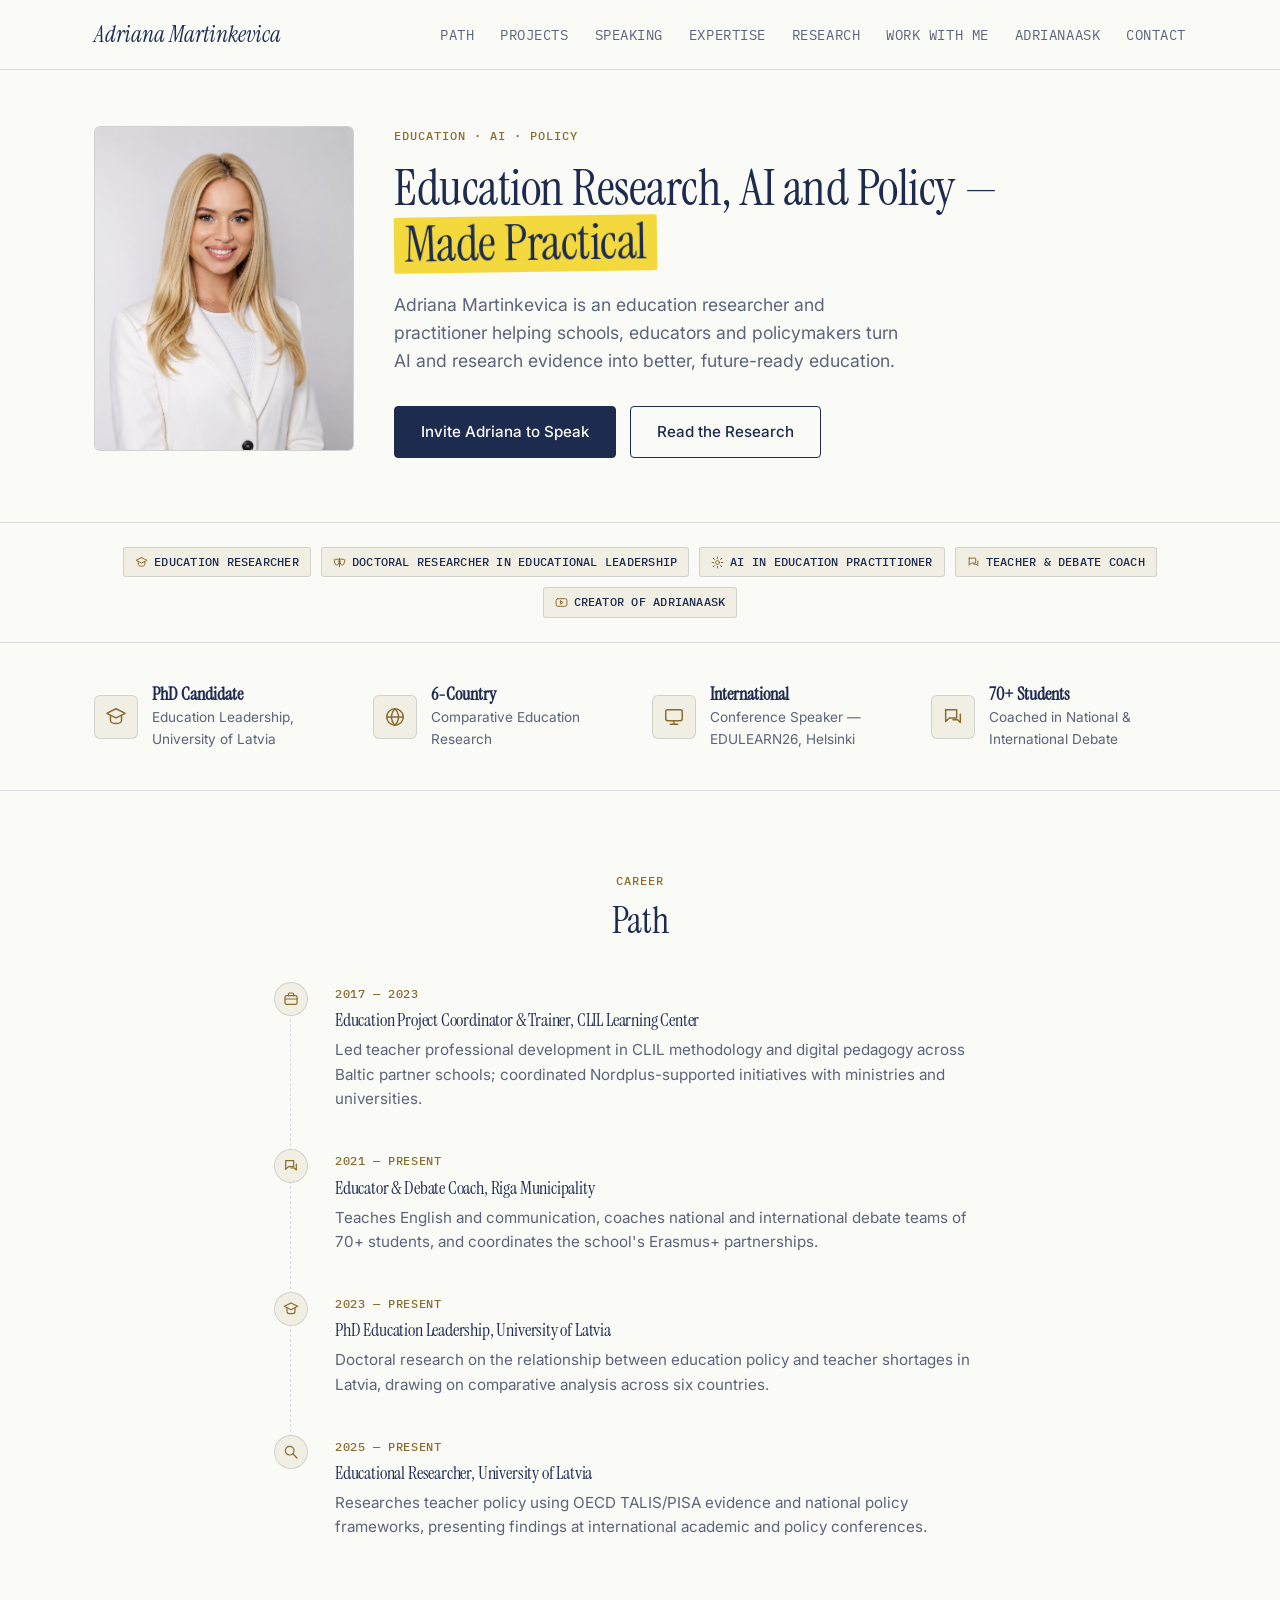
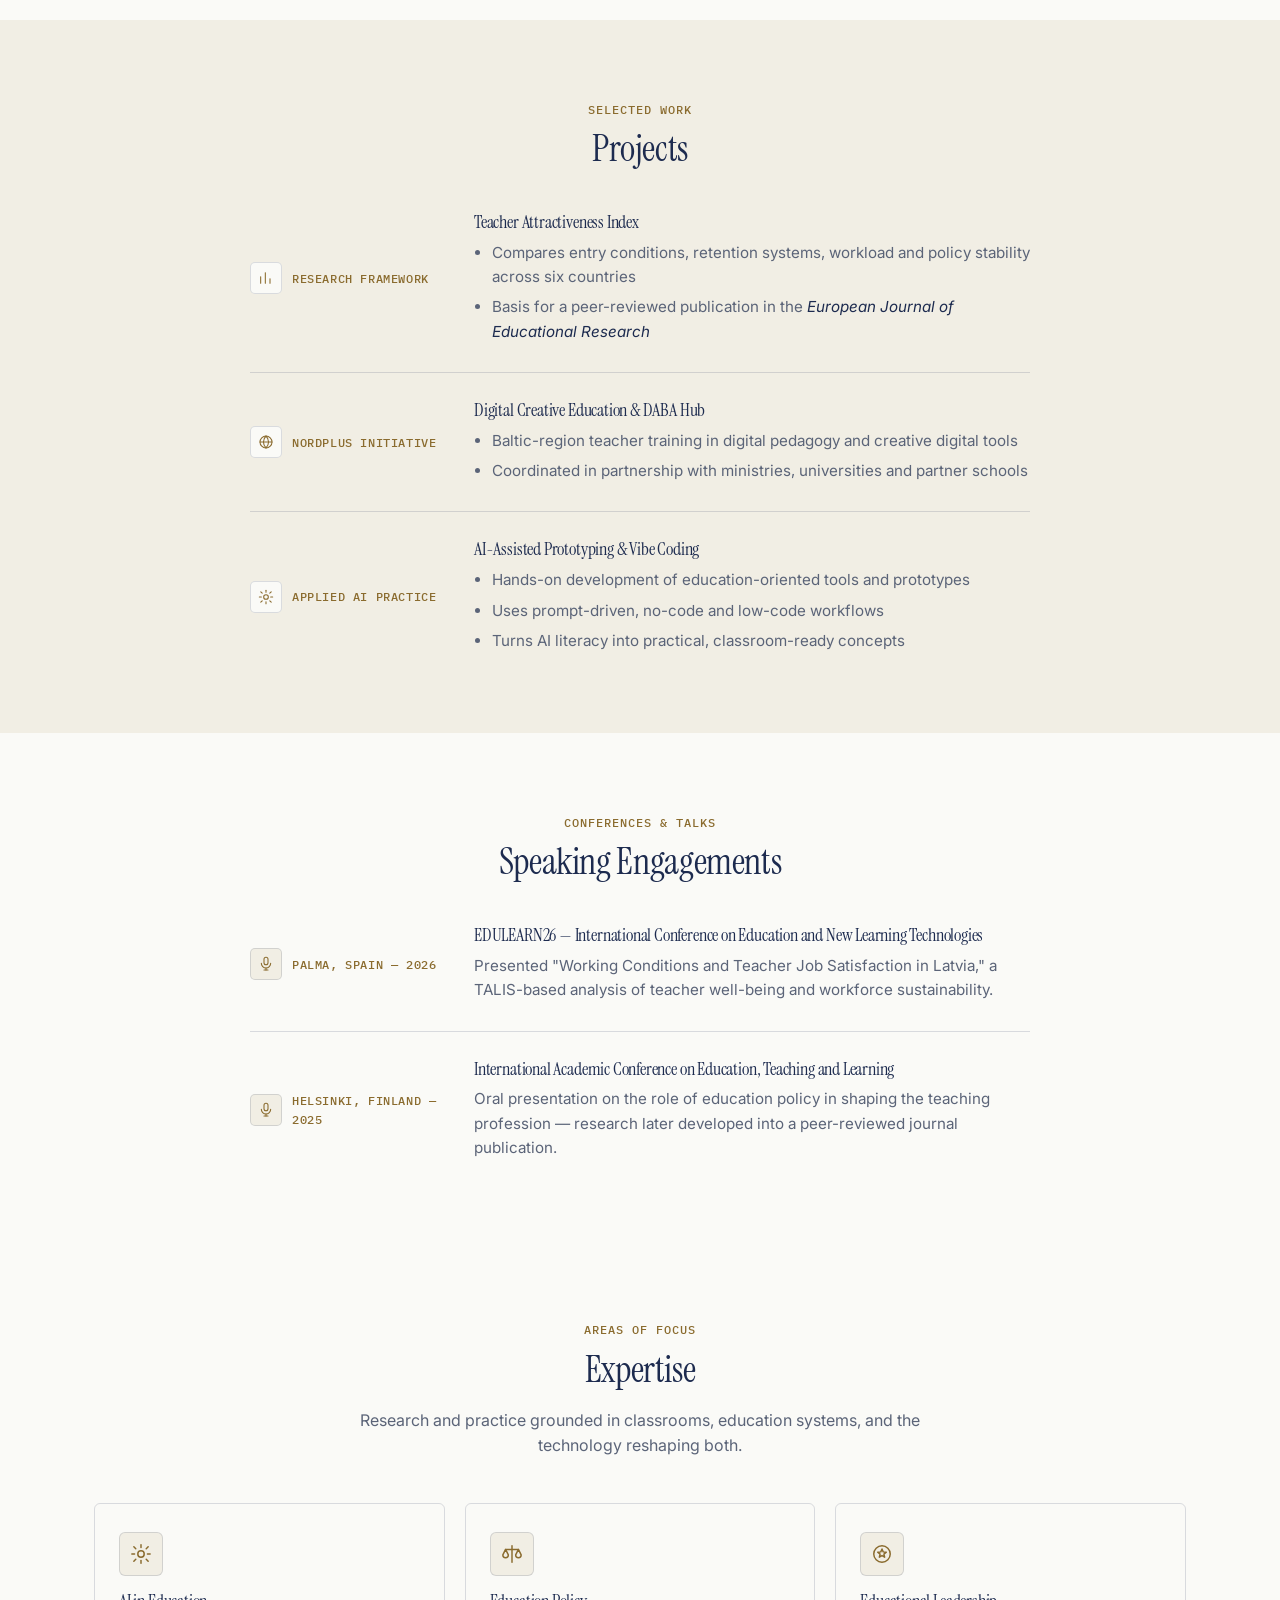
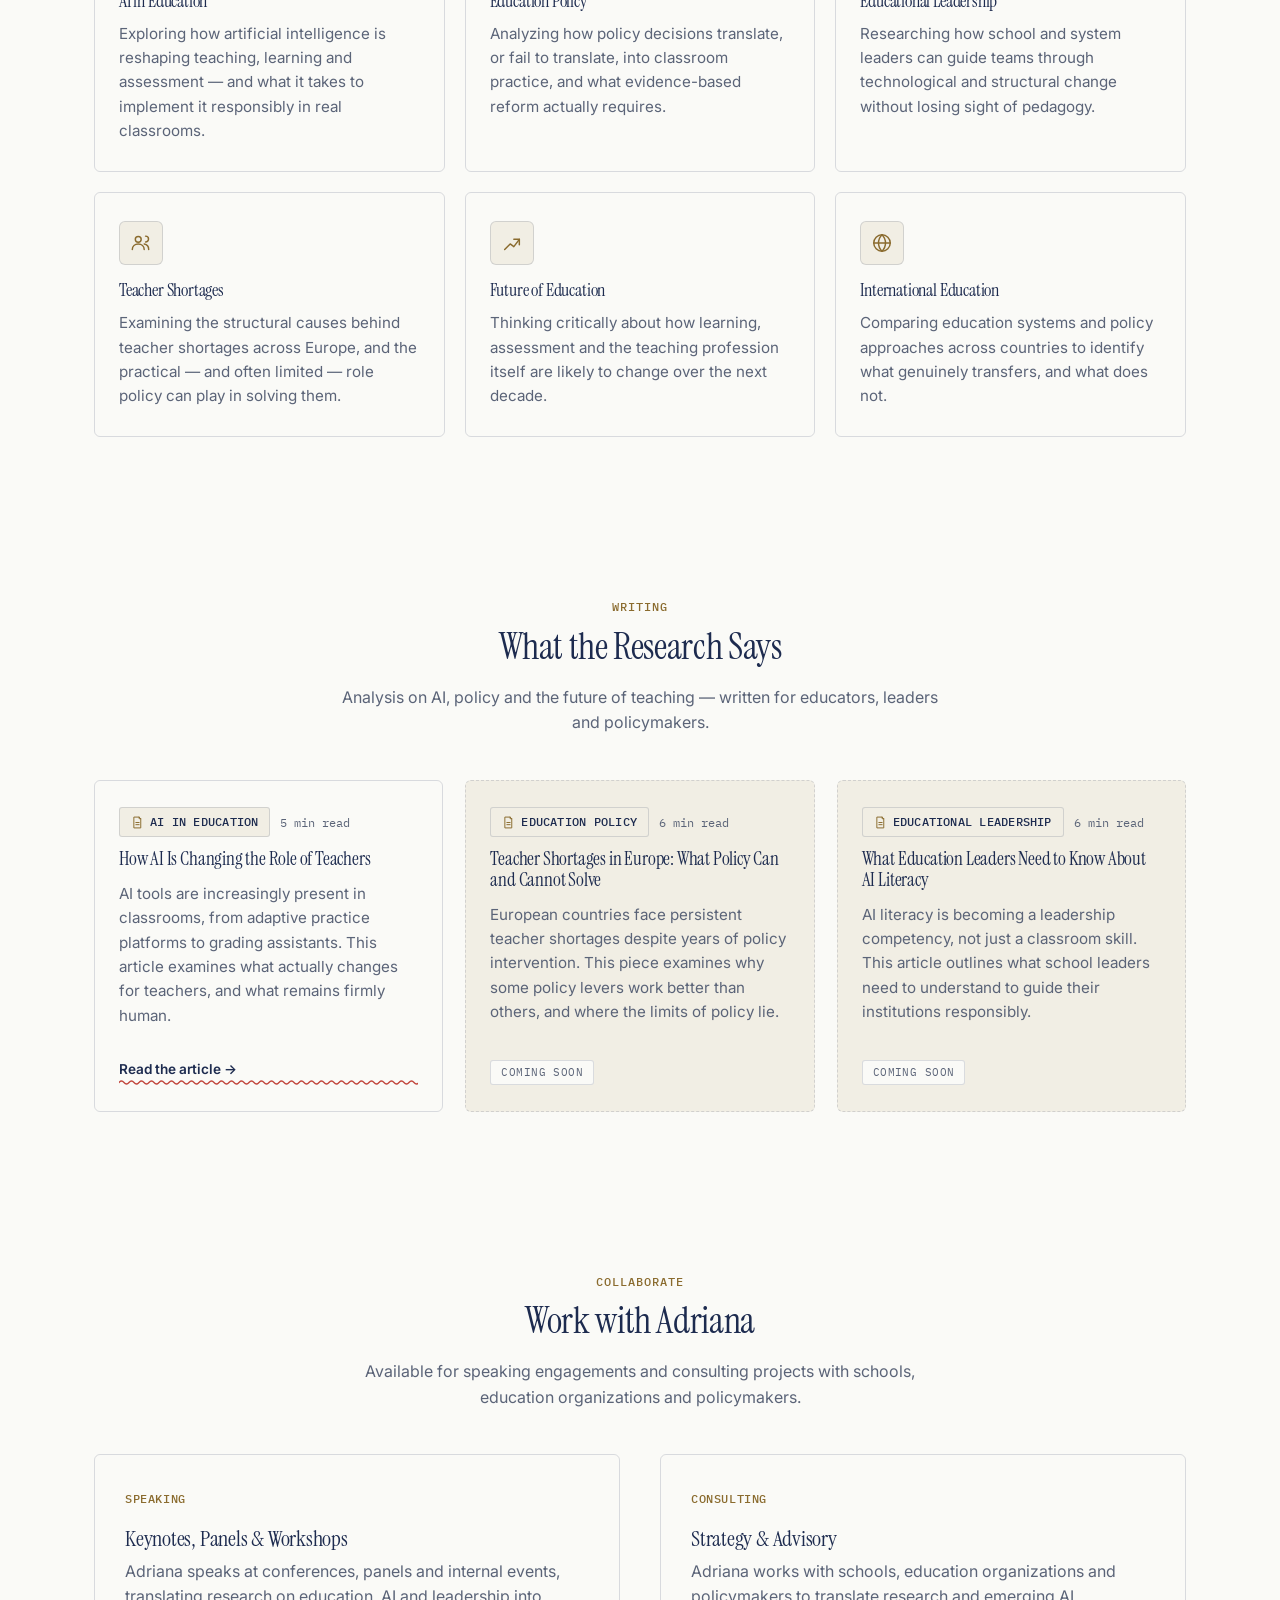
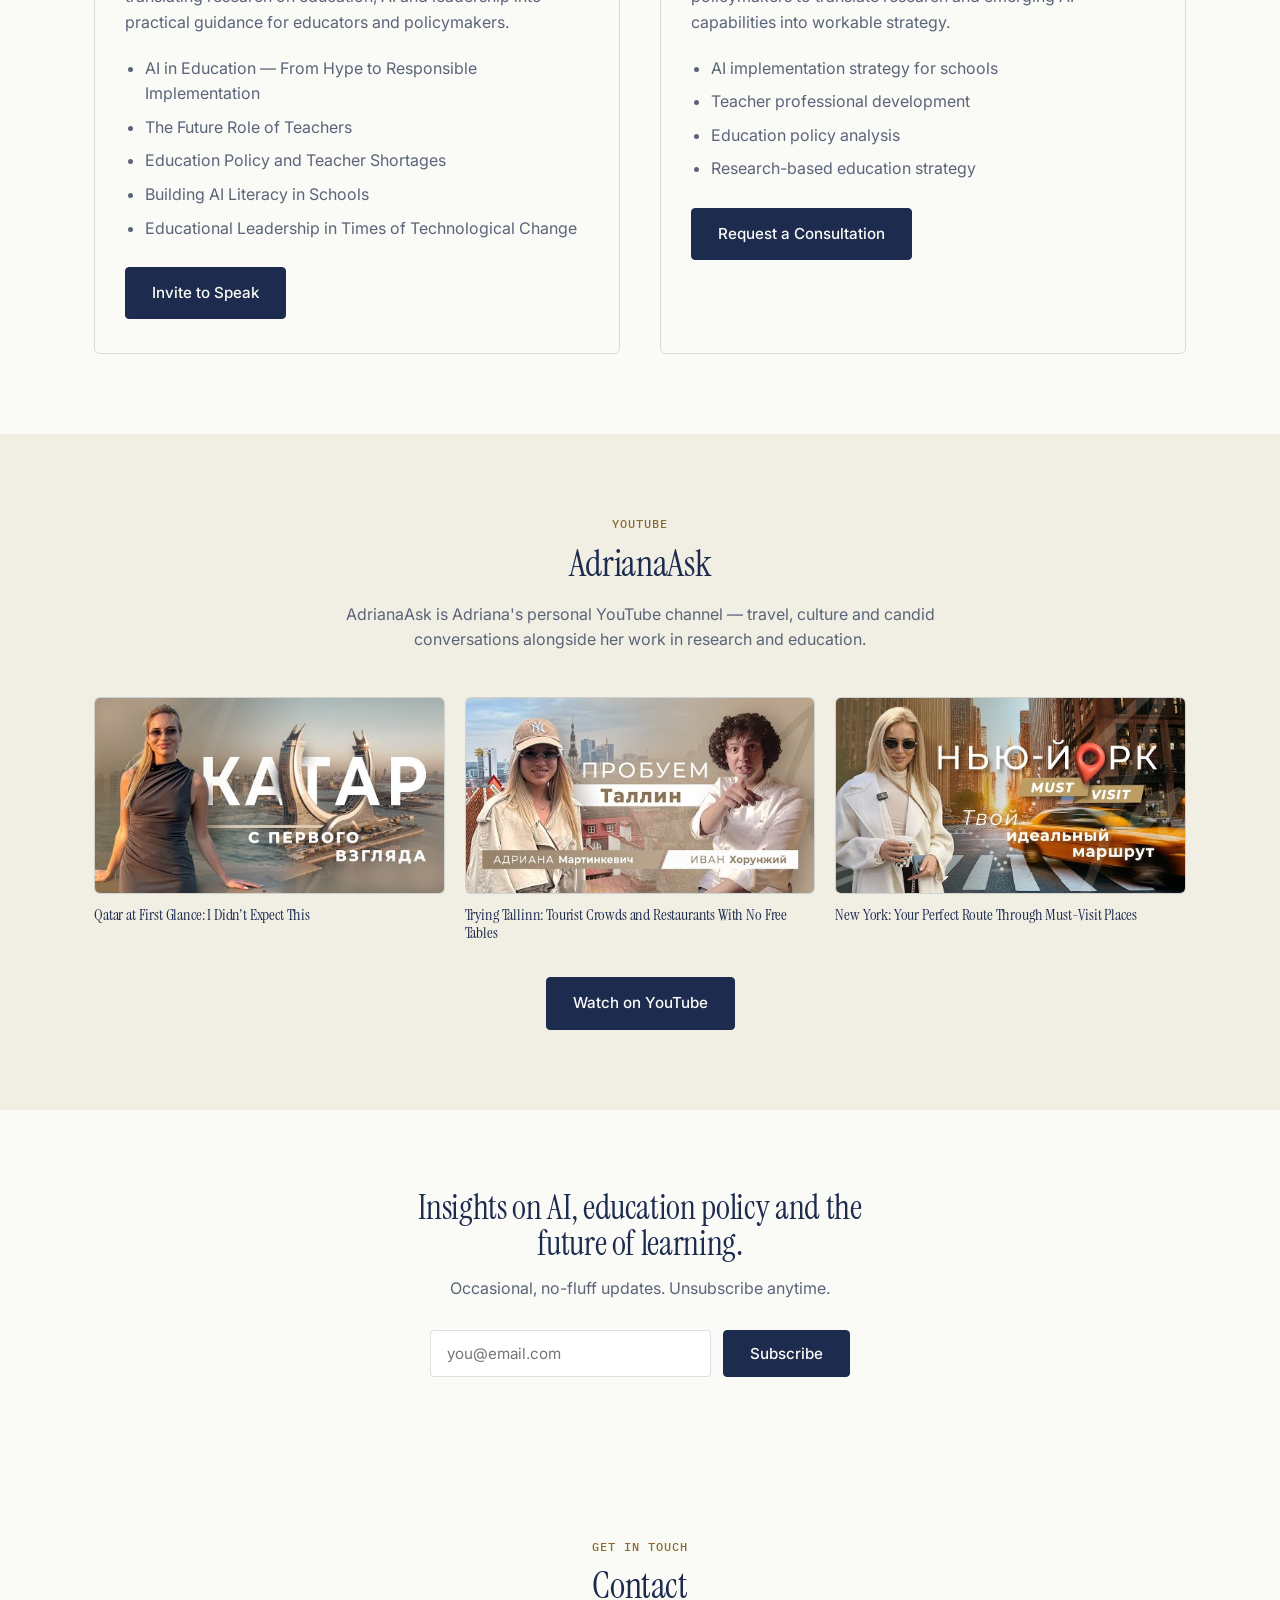
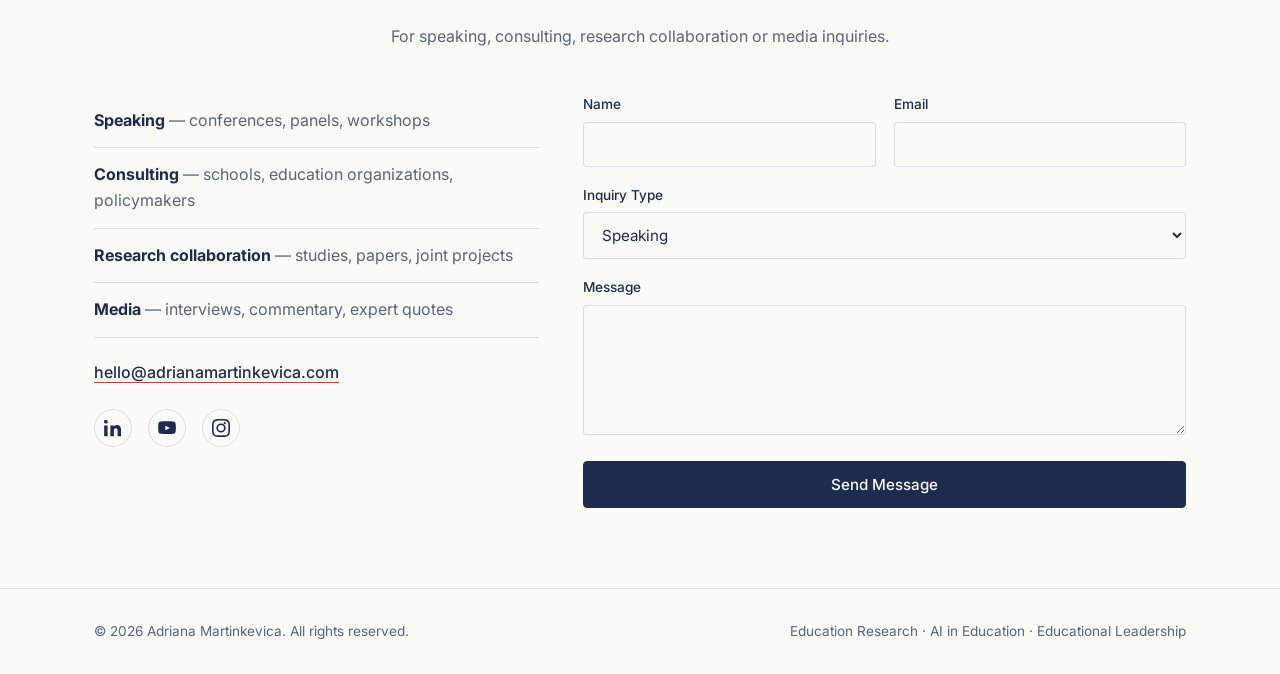
==== commit d47573d7: "Bold redesign: annotated-research-paper design system Replaces the safe editorial look with a distin" ====
--- a/index.html
+++ b/index.html
@@ -20,9 +20,10 @@
 <meta name="twitter:description" content="Education researcher and practitioner helping schools, educators and policymakers turn AI and research evidence into better, future-ready education.">
 <meta name="twitter:image" content="assets/adriana-portrait.jpg">
 
+<link rel="icon" type="image/svg+xml" href="assets/favicon.svg">
 <link rel="preconnect" href="https://fonts.googleapis.com">
 <link rel="preconnect" href="https://fonts.gstatic.com" crossorigin>
-<link href="https://fonts.googleapis.com/css2?family=Fraunces:opsz,wght@9..144,400;9..144,500;9..144,600;9..144,700&family=Inter:wght@400;500;600&display=swap" rel="stylesheet">
+<link href="https://fonts.googleapis.com/css2?family=Instrument+Serif:ital@0;1&family=Inter:wght@400;500;600;700&family=IBM+Plex+Mono:wght@400;500;600&display=swap" rel="stylesheet">
 
 <script type="application/ld+json">
 {
@@ -59,14 +60,17 @@
 
 <style>
   :root{
-    --color-bg: #ffffff;
-    --color-text: #1a1a1a;
-    --color-text-soft: #55524c;
-    --color-beige-light: #f5f0e8;
-    --color-beige-accent: #c9a87c;
-    --color-border: rgba(26,26,26,0.12);
-    --font-serif: "Fraunces", Georgia, serif;
+    --color-bg: #fafaf7;
+    --color-text: #1d2b4f;
+    --color-text-soft: #5b6478;
+    --color-beige-light: #f1eee4;
+    --color-beige-accent: #8a6b2e;
+    --color-border: rgba(29,43,79,0.15);
+    --color-highlighter: #f4d93e;
+    --color-redpen: #c1443b;
+    --font-serif: "Instrument Serif", Georgia, serif;
     --font-sans: "Inter", -apple-system, BlinkMacSystemFont, "Segoe UI", sans-serif;
+    --font-mono: "IBM Plex Mono", ui-monospace, "SF Mono", Menlo, monospace;
     --max-width: 1140px;
   }
 
@@ -89,13 +93,50 @@
 
   h1, h2, h3{
     font-family: var(--font-serif);
-    font-weight: 600;
-    line-height: 1.15;
+    font-weight: 400;
+    line-height: 1.08;
     margin: 0 0 0.5em;
     letter-spacing: -0.01em;
   }
 
   p{ margin: 0 0 1em; }
+
+  /* Highlighter mark — the one signature accent, used once in the hero */
+  mark.hl{
+    display: inline-block;
+    background: var(--color-highlighter);
+    color: var(--color-text);
+    padding: 0.02em 0.2em;
+    border-radius: 2px;
+    white-space: nowrap;
+    transform: rotate(-0.8deg) scale(0.92);
+    opacity: 0;
+    animation: hl-pop 0.5s cubic-bezier(.25,.8,.4,1) 0.5s forwards;
+  }
+  @media (prefers-reduced-motion: reduce){
+    mark.hl{ opacity: 1; transform: rotate(-0.8deg) scale(1); animation: none; }
+  }
+  @keyframes hl-pop{
+    to{ opacity: 1; transform: rotate(-0.8deg) scale(1); }
+  }
+
+  /* Red-pen squiggle — link hover treatment used across text links */
+  .squiggle{
+    text-decoration: none;
+    color: var(--color-text);
+    background-image: url("data:image/svg+xml,%3Csvg xmlns='http://www.w3.org/2000/svg' viewBox='0 0 20 6' width='20' height='6'%3E%3Cpath d='M0 3.5 Q 2.5 0.5 5 3.5 T 10 3.5 T 15 3.5 T 20 3.5' fill='none' stroke='%23C1443B' stroke-width='1.3' stroke-linecap='round'/%3E%3C/svg%3E");
+    background-repeat: repeat-x;
+    background-position: 0 100%;
+    background-size: 20px 6px;
+    padding-bottom: 4px;
+    transition: color 0.15s ease;
+  }
+  .squiggle:hover{ color: var(--color-redpen); }
+
+  :focus-visible{
+    outline: 2px solid var(--color-redpen);
+    outline-offset: 2px;
+  }
 
   a{ color: inherit; }
 
@@ -121,7 +162,7 @@
     position: sticky;
     top: 0;
     z-index: 100;
-    background: rgba(255,255,255,0.92);
+    background: rgba(250,250,247,0.92);
     backdrop-filter: saturate(180%) blur(8px);
     border-bottom: 1px solid var(--color-border);
   }
@@ -130,28 +171,29 @@
     display: flex;
     align-items: center;
     justify-content: space-between;
-    padding: 18px 24px;
+    padding: 16px 24px;
     max-width: var(--max-width);
     margin: 0 auto;
   }
 
   .nav-logo{
     font-family: var(--font-serif);
-    font-size: 1.2rem;
-    font-weight: 600;
+    font-style: italic;
+    font-size: 1.45rem;
     text-decoration: none;
     color: var(--color-text);
   }
 
   .nav-links{
     display: none;
-    gap: 28px;
+    gap: 26px;
     list-style: none;
     margin: 0;
     padding: 0;
   }
 
   .nav-links a{
+    font-family: var(--font-mono);
     text-decoration: none;
     font-size: 0.85rem;
     letter-spacing: 0.04em;
@@ -159,16 +201,20 @@
     color: var(--color-text-soft);
     transition: color 0.2s ease;
   }
-  .nav-links a:hover{ color: var(--color-text); }
+  .nav-links a:hover{ color: var(--color-redpen); }
 
   .nav-toggle{
     display: inline-flex;
+    font-family: var(--font-mono);
     background: none;
     border: 1px solid var(--color-border);
-    border-radius: 6px;
+    border-radius: 4px;
     padding: 8px 10px;
     cursor: pointer;
-    font-size: 0.9rem;
+    font-size: 0.8rem;
+    text-transform: uppercase;
+    letter-spacing: 0.04em;
+    color: var(--color-text);
   }
 
   .nav-mobile-panel{
@@ -180,10 +226,13 @@
   }
   .nav-mobile-panel.is-open{ display: flex; }
   .nav-mobile-panel a{
+    font-family: var(--font-mono);
     text-decoration: none;
     color: var(--color-text-soft);
     padding: 10px 0;
-    font-size: 0.95rem;
+    font-size: 0.85rem;
+    text-transform: uppercase;
+    letter-spacing: 0.03em;
     border-bottom: 1px solid var(--color-border);
   }
   .nav-mobile-panel a:last-child{ border-bottom: none; }
@@ -209,11 +258,12 @@
   }
   .btn-primary{
     background: var(--color-text);
-    color: #fff;
+    color: var(--color-bg);
     border-color: var(--color-text);
   }
   .btn-primary:hover{
-    background: #000;
+    background: var(--color-redpen);
+    border-color: var(--color-redpen);
   }
   .btn-secondary{
     background: transparent;
@@ -222,7 +272,7 @@
   }
   .btn-secondary:hover{
     background: var(--color-text);
-    color: #fff;
+    color: var(--color-bg);
   }
   .btn-block{ display: block; width: 100%; text-align: center; }
 
@@ -231,18 +281,21 @@
     display: inline-flex;
     align-items: center;
     gap: 6px;
-    padding: 6px 14px;
-    border-radius: 999px;
+    padding: 5px 11px;
+    border-radius: 3px;
     background: var(--color-beige-light);
+    border: 1px solid var(--color-border);
     color: var(--color-text);
-    font-size: 0.78rem;
-    font-weight: 600;
+    font-family: var(--font-mono);
+    font-size: 0.72rem;
+    font-weight: 500;
     letter-spacing: 0.02em;
+    text-transform: uppercase;
     white-space: nowrap;
   }
   .badge svg{
-    width: 14px;
-    height: 14px;
+    width: 13px;
+    height: 13px;
     flex-shrink: 0;
     stroke: var(--color-beige-accent);
     fill: none;
@@ -256,13 +309,13 @@
     justify-content: center;
     width: 44px;
     height: 44px;
-    border-radius: 10px;
+    border-radius: 6px;
     background: var(--color-beige-light);
     border: 1px solid var(--color-border);
     flex-shrink: 0;
   }
   .projects-section .icon-tile{
-    background: #fff;
+    background: var(--color-bg);
   }
   .icon-tile svg{
     width: 22px;
@@ -276,7 +329,7 @@
   .icon-tile-sm{
     width: 32px;
     height: 32px;
-    border-radius: 8px;
+    border-radius: 5px;
   }
   .icon-tile-sm svg{
     width: 16px;
@@ -325,12 +378,13 @@
     object-fit: cover;
   }
   .hero-eyebrow{
+    font-family: var(--font-mono);
     text-transform: uppercase;
     letter-spacing: 0.08em;
-    font-size: 0.8rem;
+    font-size: 0.78rem;
     color: var(--color-beige-accent);
-    font-weight: 600;
-    margin-bottom: 14px;
+    font-weight: 500;
+    margin-bottom: 16px;
   }
   .hero h1{
     font-size: clamp(2rem, 5vw, 3.1rem);
@@ -416,10 +470,11 @@
     text-align: center;
   }
   .section-eyebrow{
+    font-family: var(--font-mono);
     text-transform: uppercase;
     letter-spacing: 0.08em;
-    font-size: 0.78rem;
-    font-weight: 600;
+    font-size: 0.75rem;
+    font-weight: 500;
     color: var(--color-beige-accent);
     margin-bottom: 10px;
   }
@@ -439,7 +494,7 @@
     position: relative;
     padding-left: 44px;
     padding-bottom: 40px;
-    border-left: 1px solid var(--color-border);
+    border-left: 1px dashed var(--color-border);
   }
   .timeline-item:last-child{
     padding-bottom: 0;
@@ -468,11 +523,12 @@
     stroke-linejoin: round;
   }
   .timeline-date{
-    font-size: 0.78rem;
+    font-family: var(--font-mono);
+    font-size: 0.75rem;
     text-transform: uppercase;
-    letter-spacing: 0.06em;
+    letter-spacing: 0.05em;
     color: var(--color-beige-accent);
-    font-weight: 600;
+    font-weight: 500;
     margin-bottom: 8px;
   }
   .timeline-role{
@@ -514,11 +570,12 @@
     margin-bottom: 4px;
   }
   .project-tag{
-    font-size: 0.78rem;
+    font-family: var(--font-mono);
+    font-size: 0.75rem;
     text-transform: uppercase;
-    letter-spacing: 0.06em;
+    letter-spacing: 0.05em;
     color: var(--color-beige-accent);
-    font-weight: 600;
+    font-weight: 500;
   }
   .project-bullets{
     margin: 0;
@@ -581,11 +638,12 @@
     margin-bottom: 4px;
   }
   .speaking-tag{
-    font-size: 0.78rem;
+    font-family: var(--font-mono);
+    font-size: 0.75rem;
     text-transform: uppercase;
-    letter-spacing: 0.06em;
+    letter-spacing: 0.05em;
     color: var(--color-beige-accent);
-    font-weight: 600;
+    font-weight: 500;
   }
   @media (min-width: 700px){
     .speaking-icon-tag{ margin-bottom: 0; }
@@ -628,7 +686,7 @@
     margin-bottom: 16px;
   }
   .expertise-card:hover{
-    border-color: var(--color-beige-accent);
+    border-color: var(--color-redpen);
     transform: translateY(-3px);
   }
   .expertise-card h3{
@@ -661,8 +719,8 @@
     transition: border-color 0.25s ease, box-shadow 0.25s ease;
   }
   a.article-card:hover{
-    border-color: var(--color-beige-accent);
-    box-shadow: 0 6px 24px rgba(26,26,26,0.06);
+    border-color: var(--color-redpen);
+    box-shadow: 0 6px 24px rgba(29,43,79,0.08);
   }
   .article-meta-row{
     display: flex;
@@ -672,7 +730,8 @@
     margin-bottom: 12px;
   }
   .reading-time{
-    font-size: 0.78rem;
+    font-family: var(--font-mono);
+    font-size: 0.75rem;
     color: var(--color-text-soft);
   }
   .article-card h3{
@@ -695,13 +754,14 @@
   }
   .badge-soon{
     display: inline-block;
-    font-size: 0.7rem;
+    font-family: var(--font-mono);
+    font-size: 0.68rem;
     text-transform: uppercase;
     letter-spacing: 0.04em;
-    background: #fff;
+    background: var(--color-bg);
     border: 1px solid var(--color-border);
     padding: 3px 10px;
-    border-radius: 20px;
+    border-radius: 3px;
     margin-top: 16px;
     color: var(--color-text-soft);
     width: fit-content;
@@ -736,11 +796,12 @@
   }
   .work-col li{ margin-bottom: 8px; }
   .work-label{
-    font-size: 0.78rem;
+    font-family: var(--font-mono);
+    font-size: 0.75rem;
     text-transform: uppercase;
-    letter-spacing: 0.06em;
+    letter-spacing: 0.05em;
     color: var(--color-beige-accent);
-    font-weight: 600;
+    font-weight: 500;
     margin-bottom: 18px;
   }
 
@@ -763,7 +824,7 @@
   }
   .video-thumb{
     aspect-ratio: 16 / 9;
-    background: #e5ddcd;
+    background: var(--color-beige-light);
     border-radius: 6px;
     overflow: hidden;
     position: relative;
@@ -783,8 +844,8 @@
     align-items: center;
     justify-content: center;
     font-size: 1.4rem;
-    color: #fff;
-    background: rgba(26,26,26,0.28);
+    color: var(--color-bg);
+    background: rgba(29,43,79,0.4);
     opacity: 0;
     transition: opacity 0.2s ease;
   }
@@ -828,7 +889,7 @@
     font-size: 0.95rem;
   }
   .newsletter-form input[type="email"]:focus{
-    outline: 2px solid var(--color-beige-accent);
+    outline: 2px solid var(--color-redpen);
     outline-offset: 1px;
   }
 
@@ -858,9 +919,11 @@
     margin-top: 22px;
     font-weight: 500;
     text-decoration: underline;
-    text-decoration-color: var(--color-beige-accent);
+    text-decoration-color: var(--color-redpen);
     text-underline-offset: 4px;
-  }
+    transition: color 0.15s ease;
+  }
+  .contact-email:hover{ color: var(--color-redpen); }
 
   .social-row{
     display: flex;
@@ -878,7 +941,7 @@
     transition: border-color 0.2s ease, background 0.2s ease;
   }
   .social-row a:hover{
-    border-color: var(--color-beige-accent);
+    border-color: var(--color-redpen);
     background: var(--color-beige-light);
   }
   .social-row svg{ width: 18px; height: 18px; fill: var(--color-text); }
@@ -909,13 +972,13 @@
     border-radius: 4px;
     font-family: var(--font-sans);
     font-size: 0.95rem;
-    background: #fff;
+    background: var(--color-bg);
     color: var(--color-text);
   }
   .field input:focus,
   .field select:focus,
   .field textarea:focus{
-    outline: 2px solid var(--color-beige-accent);
+    outline: 2px solid var(--color-redpen);
     outline-offset: 1px;
   }
   .field textarea{ resize: vertical; min-height: 130px; }
@@ -984,7 +1047,7 @@
     <div class="container">
       <div>
         <div class="hero-eyebrow">Education &middot; AI &middot; Policy</div>
-        <h1>Education Research, AI and Policy — Made Practical</h1>
+        <h1>Education Research, AI and Policy —<br><mark class="hl">Made Practical</mark></h1>
         <p class="hero-sub">Adriana Martinkevica is an education researcher and practitioner helping schools, educators and policymakers turn AI and research evidence into better, future-ready education.</p>
         <div class="hero-ctas">
           <a class="btn btn-primary" href="#contact">Invite Adriana to Speak</a>
@@ -1225,7 +1288,7 @@
           </div>
           <h3>How AI Is Changing the Role of Teachers</h3>
           <p>AI tools are increasingly present in classrooms, from adaptive practice platforms to grading assistants. This article examines what actually changes for teachers, and what remains firmly human.</p>
-          <span class="article-cta">Read the article →</span>
+          <span class="article-cta squiggle">Read the article →</span>
         </a>
         <div class="article-card is-placeholder reveal">
           <div class="article-meta-row">
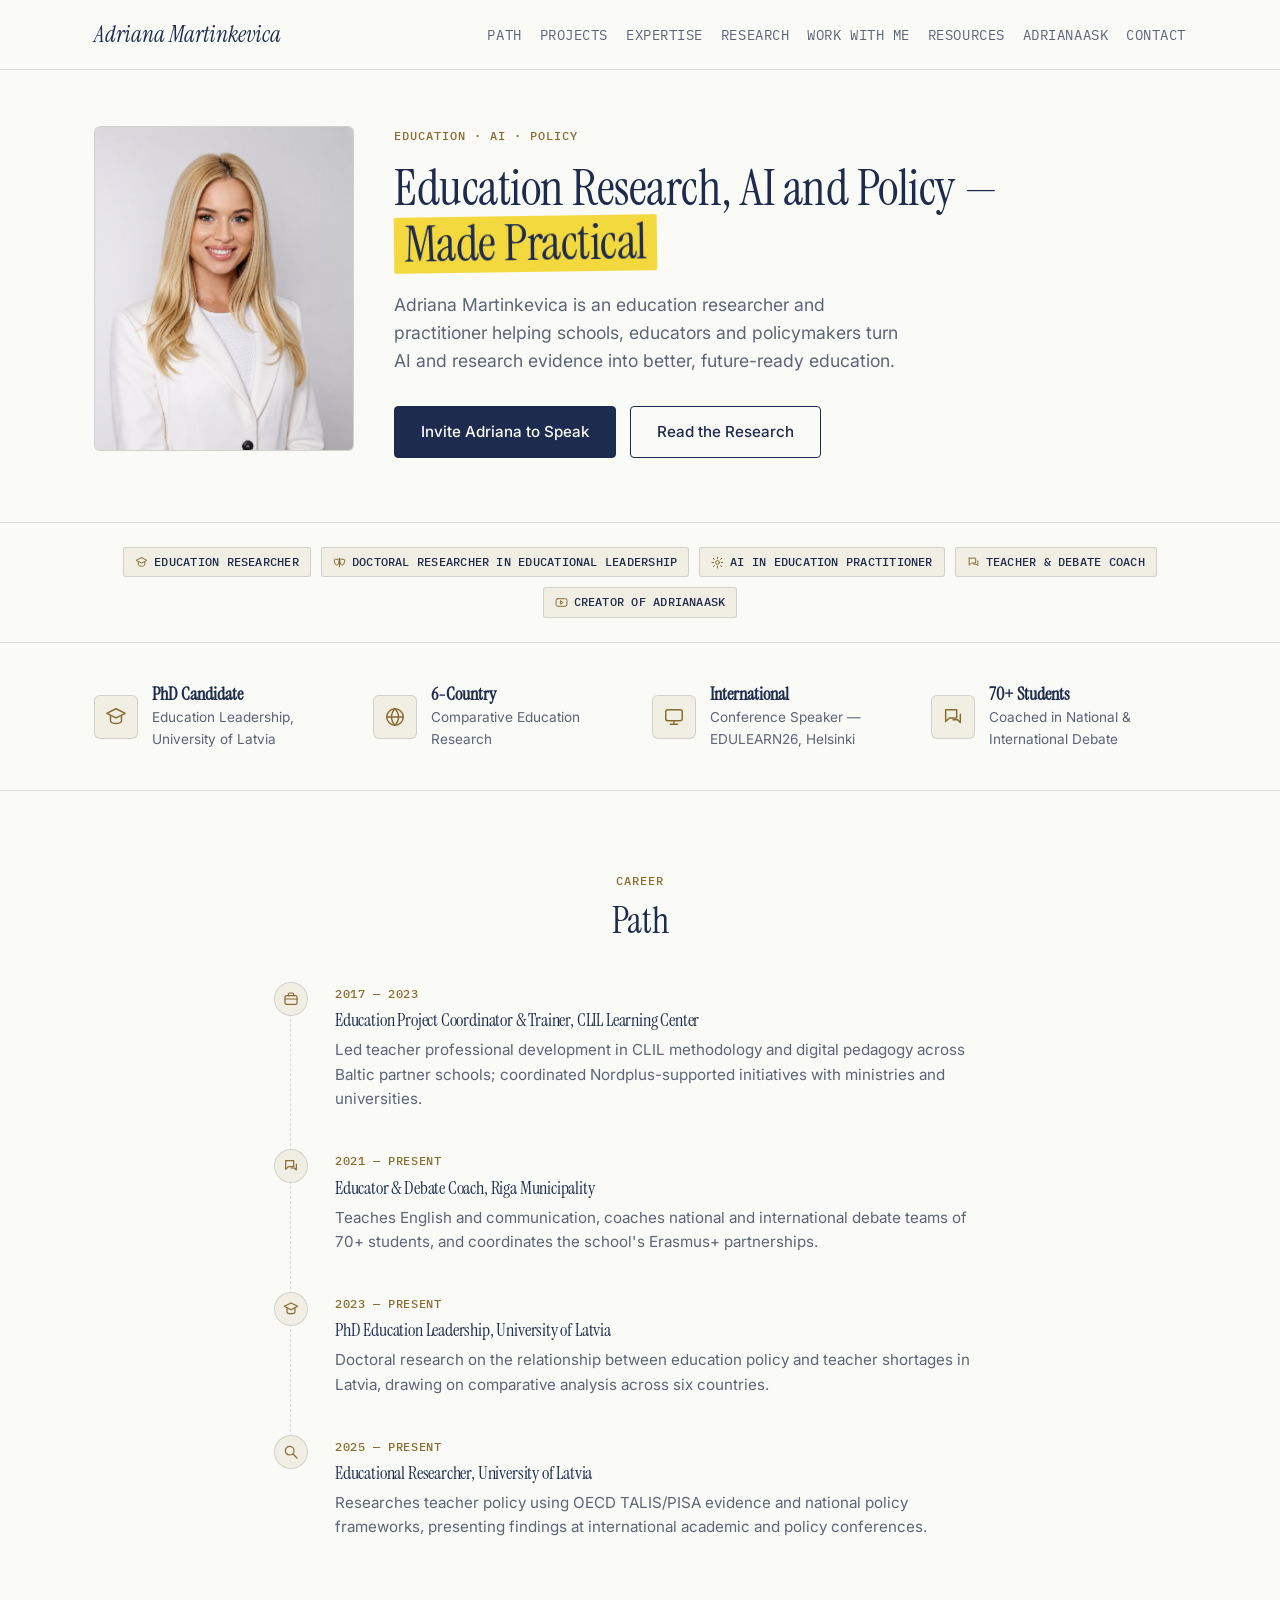
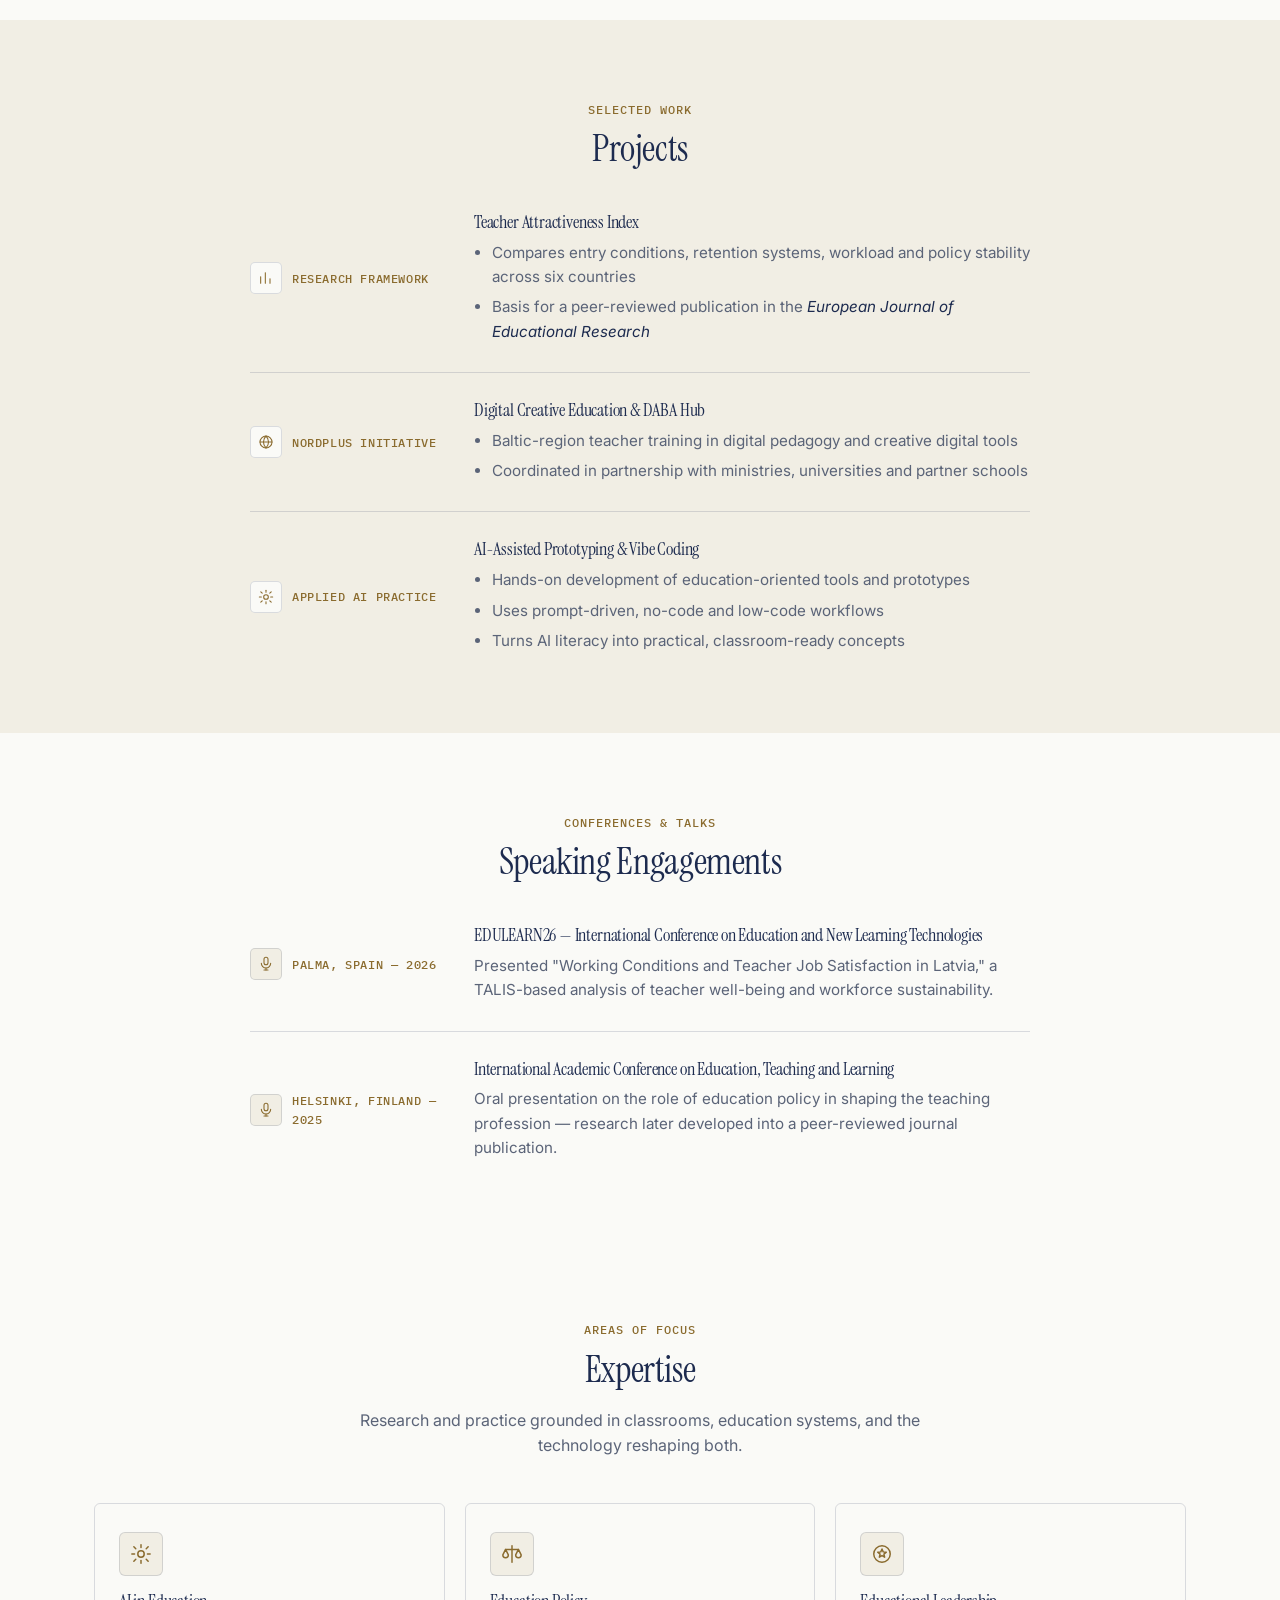
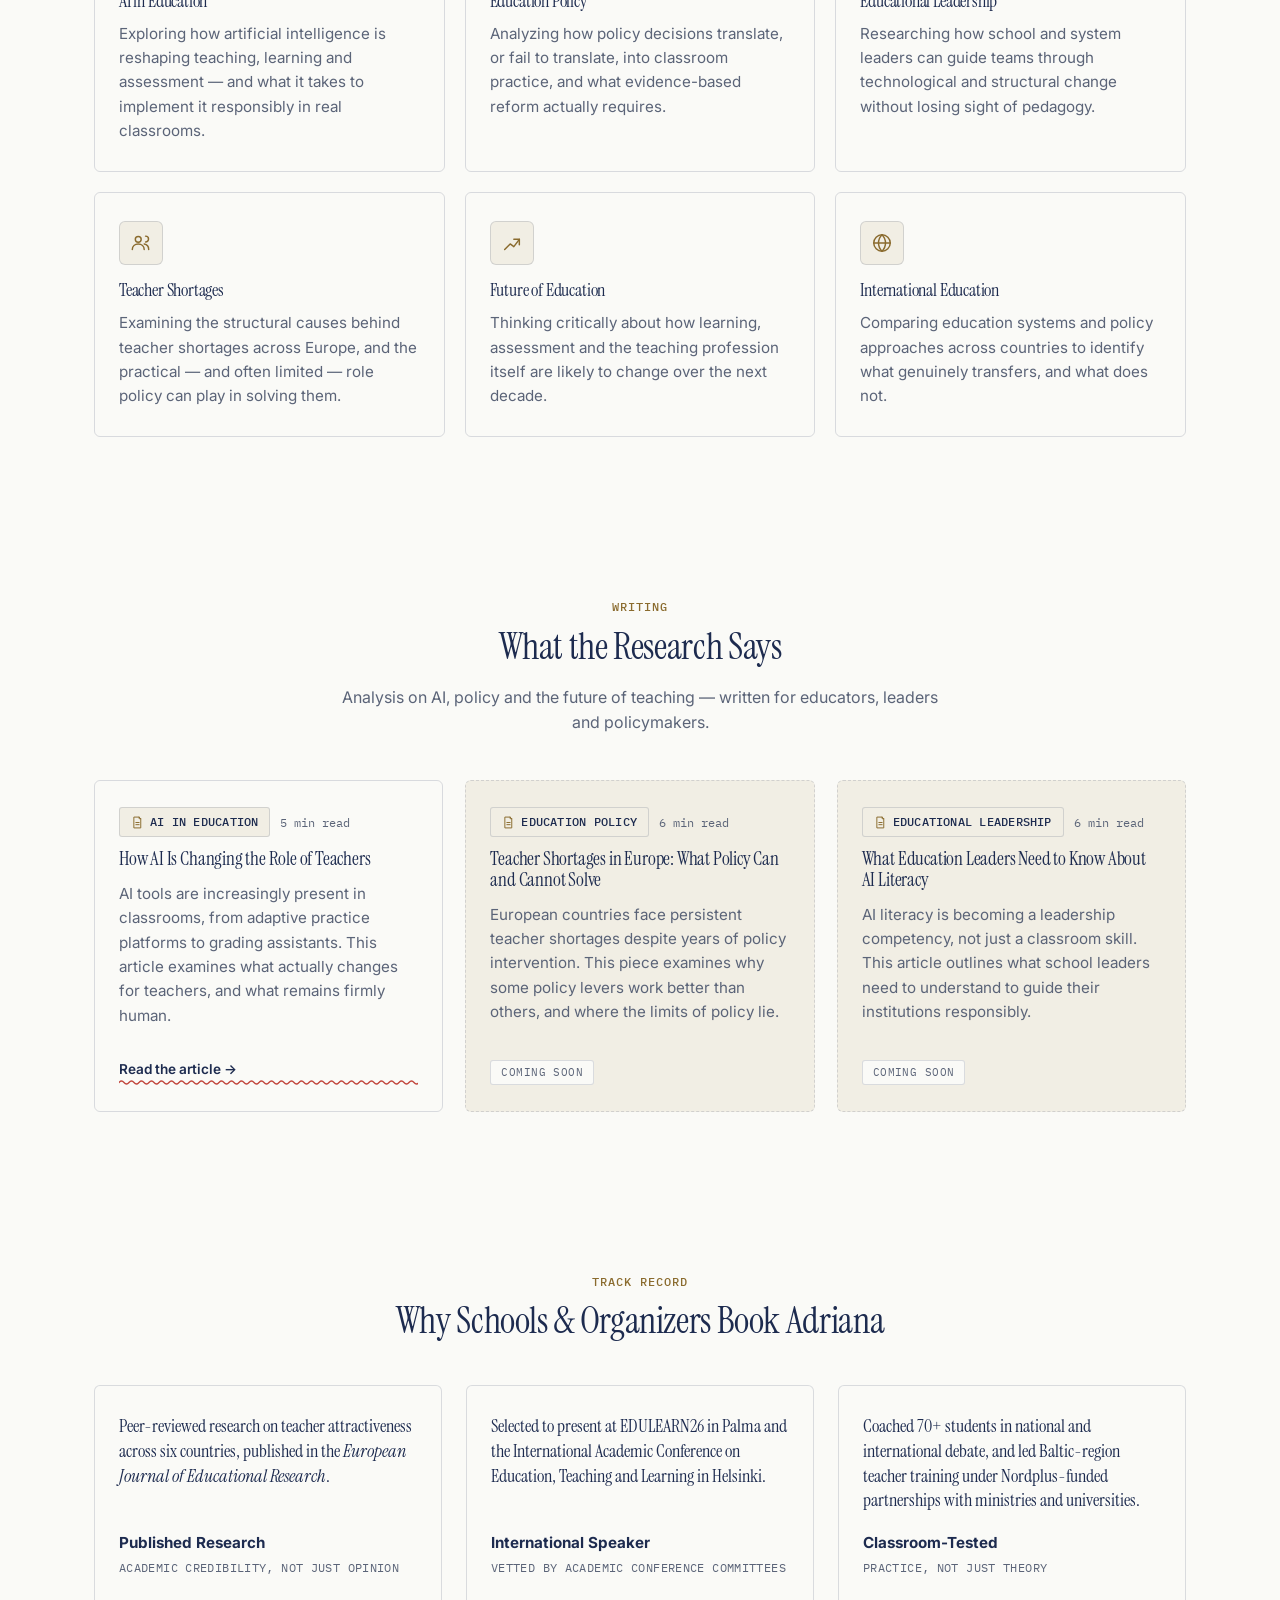
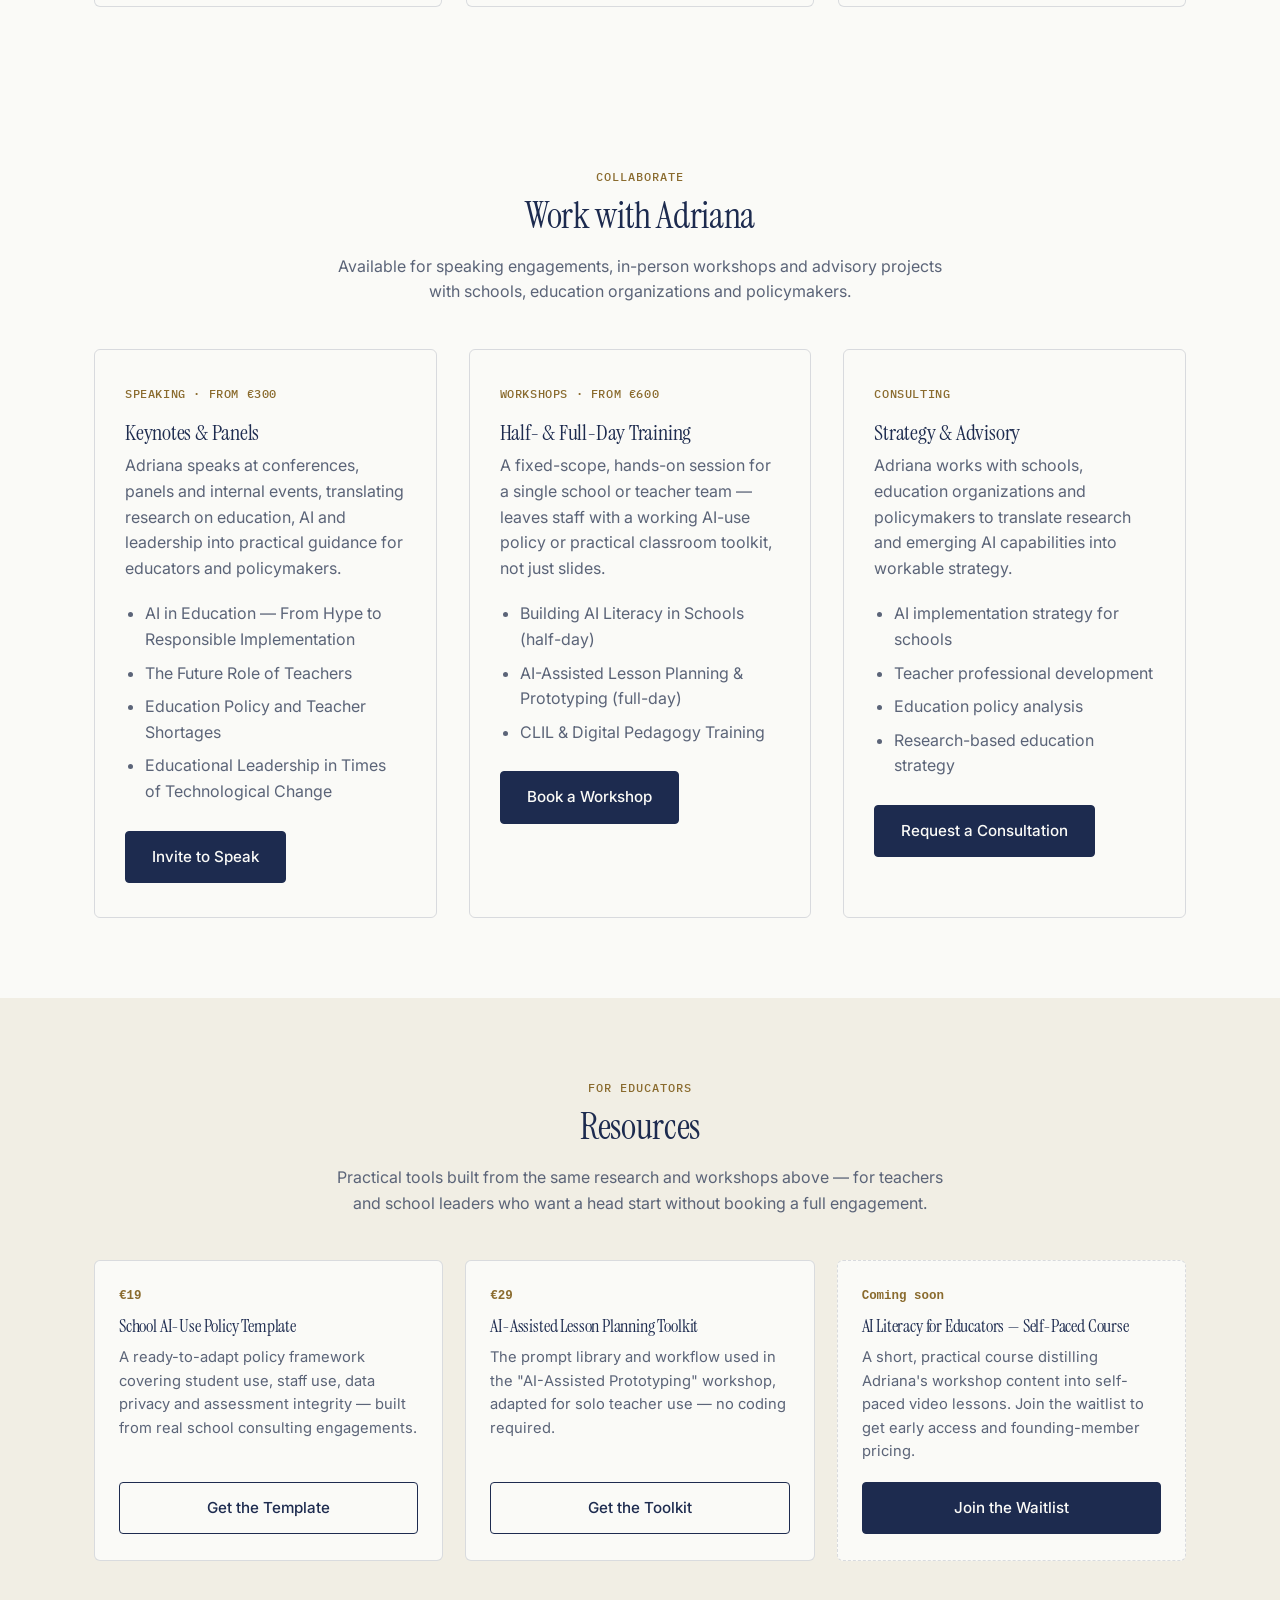
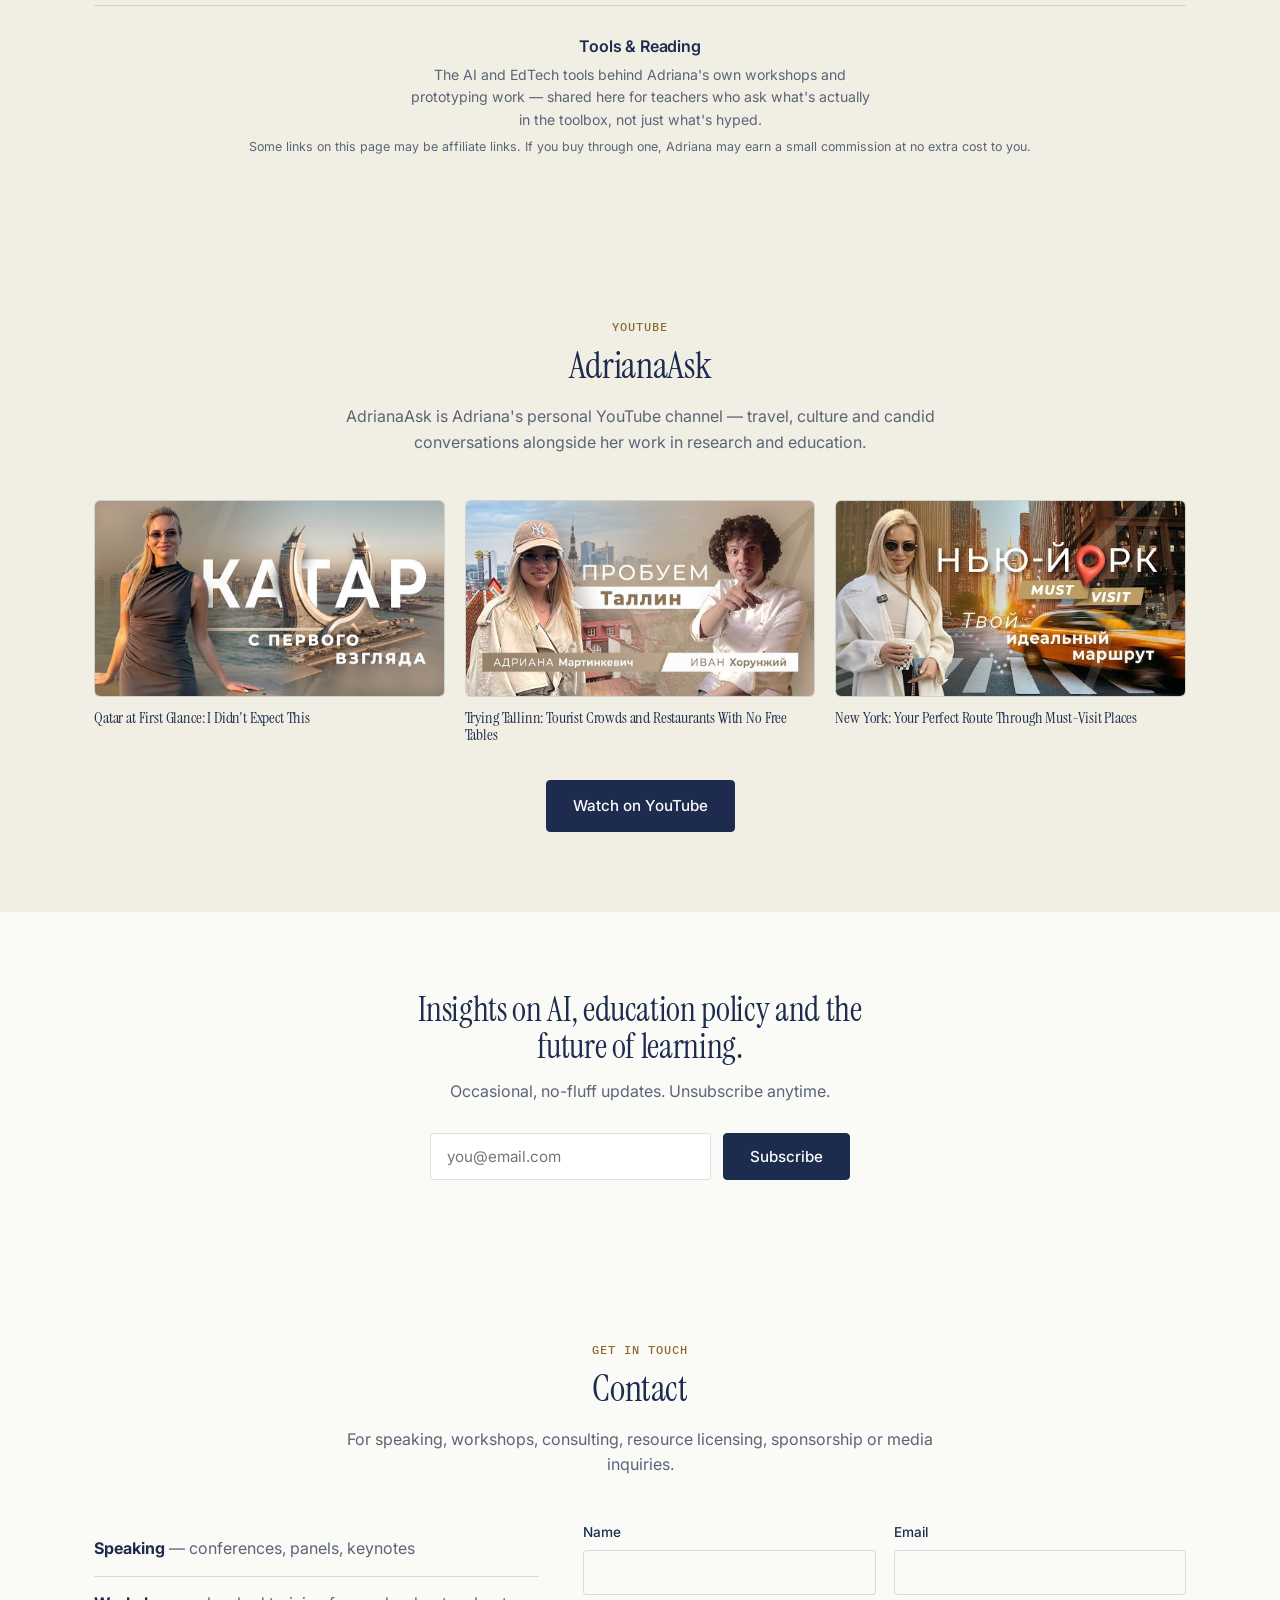
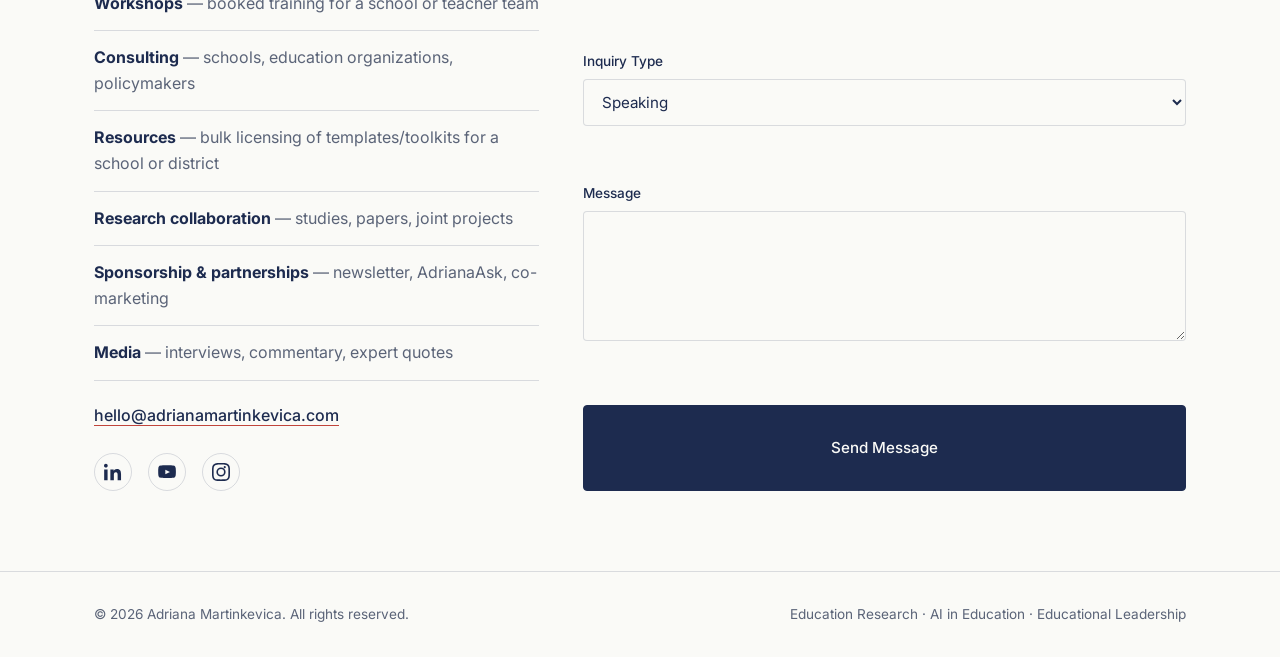
==== commit e31e44a2: "Add revenue-stream sections: testimonials, workshops, resources, sponsorship Restructures Work with " ====
--- a/index.html
+++ b/index.html
@@ -186,7 +186,7 @@
 
   .nav-links{
     display: none;
-    gap: 26px;
+    gap: 18px;
     list-style: none;
     margin: 0;
     padding: 0;
@@ -237,7 +237,7 @@
   }
   .nav-mobile-panel a:last-child{ border-bottom: none; }
 
-  @media (min-width: 860px){
+  @media (min-width: 1020px){
     .nav-links{ display: flex; }
     .nav-toggle{ display: none; }
     .nav-mobile-panel{ display: none !important; }
@@ -767,14 +767,55 @@
     width: fit-content;
   }
 
+  /* ---------- Testimonials ---------- */
+  .testimonial-grid{
+    display: grid;
+    gap: 24px;
+    grid-template-columns: minmax(0,1fr);
+  }
+  @media (min-width: 780px){
+    .testimonial-grid{ grid-template-columns: repeat(3, minmax(0,1fr)); }
+  }
+  .testimonial-card{
+    border: 1px solid var(--color-border);
+    border-radius: 6px;
+    padding: 28px 24px;
+    background: var(--color-bg);
+    display: flex;
+    flex-direction: column;
+  }
+  .testimonial-quote{
+    font-family: var(--font-serif);
+    font-size: 1.15rem;
+    line-height: 1.35;
+    margin-bottom: 18px;
+    flex-grow: 1;
+  }
+  .testimonial-attribution{
+    font-family: var(--font-mono);
+    font-size: 0.78rem;
+    text-transform: uppercase;
+    letter-spacing: 0.03em;
+    color: var(--color-text-soft);
+  }
+  .testimonial-attribution strong{
+    display: block;
+    font-family: var(--font-sans);
+    text-transform: none;
+    letter-spacing: normal;
+    font-size: 0.95rem;
+    color: var(--color-text);
+    margin-bottom: 2px;
+  }
+
   /* ---------- Work with Adriana ---------- */
   .work-grid{
     display: grid;
-    gap: 40px;
+    gap: 32px;
     grid-template-columns: minmax(0,1fr);
   }
-  @media (min-width: 780px){
-    .work-grid{ grid-template-columns: minmax(0,1fr) minmax(0,1fr); }
+  @media (min-width: 980px){
+    .work-grid{ grid-template-columns: repeat(3, minmax(0,1fr)); }
   }
   .work-col{
     border: 1px solid var(--color-border);
@@ -803,6 +844,71 @@
     color: var(--color-beige-accent);
     font-weight: 500;
     margin-bottom: 18px;
+  }
+
+  /* ---------- Resources ---------- */
+  .resources-section{
+    background: var(--color-beige-light);
+  }
+  .resources-grid{
+    display: grid;
+    gap: 22px;
+    grid-template-columns: minmax(0,1fr);
+  }
+  @media (min-width: 780px){
+    .resources-grid{ grid-template-columns: repeat(3, minmax(0,1fr)); }
+  }
+  .resource-card{
+    border: 1px solid var(--color-border);
+    border-radius: 6px;
+    padding: 26px 24px;
+    background: var(--color-bg);
+    display: flex;
+    flex-direction: column;
+  }
+  .resource-price{
+    font-family: var(--font-mono);
+    font-size: 0.78rem;
+    font-weight: 600;
+    color: var(--color-beige-accent);
+    margin-bottom: 10px;
+  }
+  .resource-card h3{
+    font-size: 1.1rem;
+    margin-bottom: 10px;
+  }
+  .resource-card p{
+    color: var(--color-text-soft);
+    font-size: 0.92rem;
+    flex-grow: 1;
+    margin-bottom: 18px;
+  }
+  .resource-card.is-waitlist{
+    border-style: dashed;
+  }
+  .tools-row{
+    margin-top: 44px;
+    padding-top: 32px;
+    border-top: 1px solid var(--color-border);
+    text-align: center;
+  }
+  .tools-row h3{
+    font-size: 1rem;
+    font-family: var(--font-sans);
+    font-weight: 600;
+    margin-bottom: 8px;
+  }
+  .tools-row p{
+    color: var(--color-text-soft);
+    font-size: 0.88rem;
+    max-width: 52ch;
+    margin: 0 auto;
+  }
+  .tools-row .disclosure{
+    font-size: 0.78rem;
+    color: var(--color-text-soft);
+    display: block;
+    margin-top: 6px;
   }
 
   /* ---------- AdrianaAsk ---------- */
@@ -1008,6 +1114,15 @@
     }
   }
 </style>
+<!-- Google tag (gtag.js) -->
+<script async src="https://www.googletagmanager.com/gtag/js?id=G-Z9TY0YDBLH"></script>
+<script>
+  window.dataLayer = window.dataLayer || [];
+  function gtag(){dataLayer.push(arguments);}
+  gtag('js', new Date());
+
+  gtag('config', 'G-Z9TY0YDBLH');
+</script>
 </head>
 <body>
 
@@ -1019,10 +1134,10 @@
     <ul class="nav-links">
       <li><a href="#path">Path</a></li>
       <li><a href="#projects">Projects</a></li>
-      <li><a href="#speaking-history">Speaking</a></li>
       <li><a href="#expertise">Expertise</a></li>
       <li><a href="#articles">Research</a></li>
       <li><a href="#work">Work with Me</a></li>
+      <li><a href="#resources">Resources</a></li>
       <li><a href="#adrianaask">AdrianaAsk</a></li>
       <li><a href="#contact">Contact</a></li>
     </ul>
@@ -1031,10 +1146,10 @@
   <div class="nav-mobile-panel" id="navMobilePanel">
     <a href="#path">Path</a>
     <a href="#projects">Projects</a>
-    <a href="#speaking-history">Speaking</a>
     <a href="#expertise">Expertise</a>
     <a href="#articles">Research</a>
     <a href="#work">Work with Me</a>
+    <a href="#resources">Resources</a>
     <a href="#adrianaask">AdrianaAsk</a>
     <a href="#contact">Contact</a>
   </div>
@@ -1312,27 +1427,62 @@
     </div>
   </section>
 
+  <!-- ================= TESTIMONIALS / PROOF POINTS ================= -->
+  <!-- Swap these for real client quotes as they come in — see the attribution comment above each card -->
+  <section id="testimonials">
+    <div class="container">
+      <div class="section-head reveal">
+        <div class="section-eyebrow">Track Record</div>
+        <h2>Why Schools &amp; Organizers Book Adriana</h2>
+      </div>
+      <div class="testimonial-grid">
+        <div class="testimonial-card reveal">
+          <p class="testimonial-quote">Peer-reviewed research on teacher attractiveness across six countries, published in the <em>European Journal of Educational Research</em>.</p>
+          <div class="testimonial-attribution"><strong>Published Research</strong>Academic credibility, not just opinion</div>
+        </div>
+        <div class="testimonial-card reveal">
+          <p class="testimonial-quote">Selected to present at EDULEARN26 in Palma and the International Academic Conference on Education, Teaching and Learning in Helsinki.</p>
+          <div class="testimonial-attribution"><strong>International Speaker</strong>Vetted by academic conference committees</div>
+        </div>
+        <div class="testimonial-card reveal">
+          <p class="testimonial-quote">Coached 70+ students in national and international debate, and led Baltic-region teacher training under Nordplus-funded partnerships with ministries and universities.</p>
+          <div class="testimonial-attribution"><strong>Classroom-Tested</strong>Practice, not just theory</div>
+        </div>
+      </div>
+    </div>
+  </section>
+
   <!-- ================= WORK WITH ADRIANA ================= -->
   <section id="work">
     <div class="container">
       <div class="section-head reveal">
         <div class="section-eyebrow">Collaborate</div>
         <h2>Work with Adriana</h2>
-        <p>Available for speaking engagements and consulting projects with schools, education organizations and policymakers.</p>
+        <p>Available for speaking engagements, in-person workshops and advisory projects with schools, education organizations and policymakers.</p>
       </div>
       <div class="work-grid">
         <div class="work-col reveal">
-          <div class="work-label">Speaking</div>
-          <h3>Keynotes, Panels &amp; Workshops</h3>
+          <div class="work-label">Speaking &middot; From €300</div>
+          <h3>Keynotes &amp; Panels</h3>
           <p>Adriana speaks at conferences, panels and internal events, translating research on education, AI and leadership into practical guidance for educators and policymakers.</p>
           <ul>
             <li>AI in Education — From Hype to Responsible Implementation</li>
             <li>The Future Role of Teachers</li>
             <li>Education Policy and Teacher Shortages</li>
-            <li>Building AI Literacy in Schools</li>
             <li>Educational Leadership in Times of Technological Change</li>
           </ul>
           <a class="btn btn-primary" href="#contact">Invite to Speak</a>
+        </div>
+        <div class="work-col reveal">
+          <div class="work-label">Workshops &middot; From €600</div>
+          <h3>Half- &amp; Full-Day Training</h3>
+          <p>A fixed-scope, hands-on session for a single school or teacher team — leaves staff with a working AI-use policy or practical classroom toolkit, not just slides.</p>
+          <ul>
+            <li>Building AI Literacy in Schools (half-day)</li>
+            <li>AI-Assisted Lesson Planning &amp; Prototyping (full-day)</li>
+            <li>CLIL &amp; Digital Pedagogy Training</li>
+          </ul>
+          <a class="btn btn-primary" href="#contact">Book a Workshop</a>
         </div>
         <div class="work-col reveal">
           <div class="work-label">Consulting</div>
@@ -1350,6 +1500,44 @@
     </div>
   </section>
 
+  <!-- ================= RESOURCES ================= -->
+  <section id="resources" class="resources-section">
+    <div class="container">
+      <div class="section-head reveal">
+        <div class="section-eyebrow">For Educators</div>
+        <h2>Resources</h2>
+        <p>Practical tools built from the same research and workshops above — for teachers and school leaders who want a head start without booking a full engagement.</p>
+      </div>
+      <div class="resources-grid">
+        <div class="resource-card reveal">
+          <div class="resource-price">€19</div>
+          <h3>School AI-Use Policy Template</h3>
+          <p>A ready-to-adapt policy framework covering student use, staff use, data privacy and assessment integrity — built from real school consulting engagements.</p>
+          <!-- Replace with a real Gumroad/Stripe product link -->
+          <a class="btn btn-secondary btn-block" href="#contact">Get the Template</a>
+        </div>
+        <div class="resource-card reveal">
+          <div class="resource-price">€29</div>
+          <h3>AI-Assisted Lesson Planning Toolkit</h3>
+          <p>The prompt library and workflow used in the "AI-Assisted Prototyping" workshop, adapted for solo teacher use — no coding required.</p>
+          <!-- Replace with a real Gumroad/Stripe product link -->
+          <a class="btn btn-secondary btn-block" href="#contact">Get the Toolkit</a>
+        </div>
+        <div class="resource-card is-waitlist reveal">
+          <div class="resource-price">Coming soon</div>
+          <h3>AI Literacy for Educators — Self-Paced Course</h3>
+          <p>A short, practical course distilling Adriana's workshop content into self-paced video lessons. Join the waitlist to get early access and founding-member pricing.</p>
+          <a class="btn btn-primary btn-block" href="#newsletter">Join the Waitlist</a>
+        </div>
+      </div>
+      <div class="tools-row reveal">
+        <h3>Tools &amp; Reading</h3>
+        <p>The AI and EdTech tools behind Adriana's own workshops and prototyping work — shared here for teachers who ask what's actually in the toolbox, not just what's hyped.</p>
+        <span class="disclosure">Some links on this page may be affiliate links. If you buy through one, Adriana may earn a small commission at no extra cost to you.</span>
+      </div>
+    </div>
+  </section>
+
   <!-- ================= ADRIANAASK ================= -->
   <section id="adrianaask" class="adrianaask">
     <div class="container">
@@ -1385,7 +1573,7 @@
   </section>
 
   <!-- ================= NEWSLETTER ================= -->
-  <section class="newsletter">
+  <section class="newsletter" id="newsletter">
     <div class="container">
       <h2 class="reveal">Insights on AI, education policy and the future of learning.</h2>
       <p class="reveal">Occasional, no-fluff updates. Unsubscribe anytime.</p>
@@ -1404,14 +1592,17 @@
       <div class="section-head reveal">
         <div class="section-eyebrow">Get in Touch</div>
         <h2>Contact</h2>
-        <p>For speaking, consulting, research collaboration or media inquiries.</p>
+        <p>For speaking, workshops, consulting, resource licensing, sponsorship or media inquiries.</p>
       </div>
       <div class="contact-grid">
         <div class="reveal">
           <ul class="inquiry-list">
-            <li><strong>Speaking</strong> — conferences, panels, workshops</li>
+            <li><strong>Speaking</strong> — conferences, panels, keynotes</li>
+            <li><strong>Workshops</strong> — booked training for a school or teacher team</li>
             <li><strong>Consulting</strong> — schools, education organizations, policymakers</li>
+            <li><strong>Resources</strong> — bulk licensing of templates/toolkits for a school or district</li>
             <li><strong>Research collaboration</strong> — studies, papers, joint projects</li>
+            <li><strong>Sponsorship &amp; partnerships</strong> — newsletter, AdrianaAsk, co-marketing</li>
             <li><strong>Media</strong> — interviews, commentary, expert quotes</li>
           </ul>
           <!-- Replace with real contact email -->
@@ -1448,8 +1639,11 @@
             <label for="inquiry-type">Inquiry Type</label>
             <select id="inquiry-type" name="inquiry_type">
               <option value="speaking">Speaking</option>
+              <option value="workshop">Workshop booking</option>
               <option value="consulting">Consulting</option>
+              <option value="resources">Resource licensing</option>
               <option value="research">Research collaboration</option>
+              <option value="sponsorship">Sponsorship / partnership</option>
               <option value="media">Media</option>
               <option value="other">Other</option>
             </select>
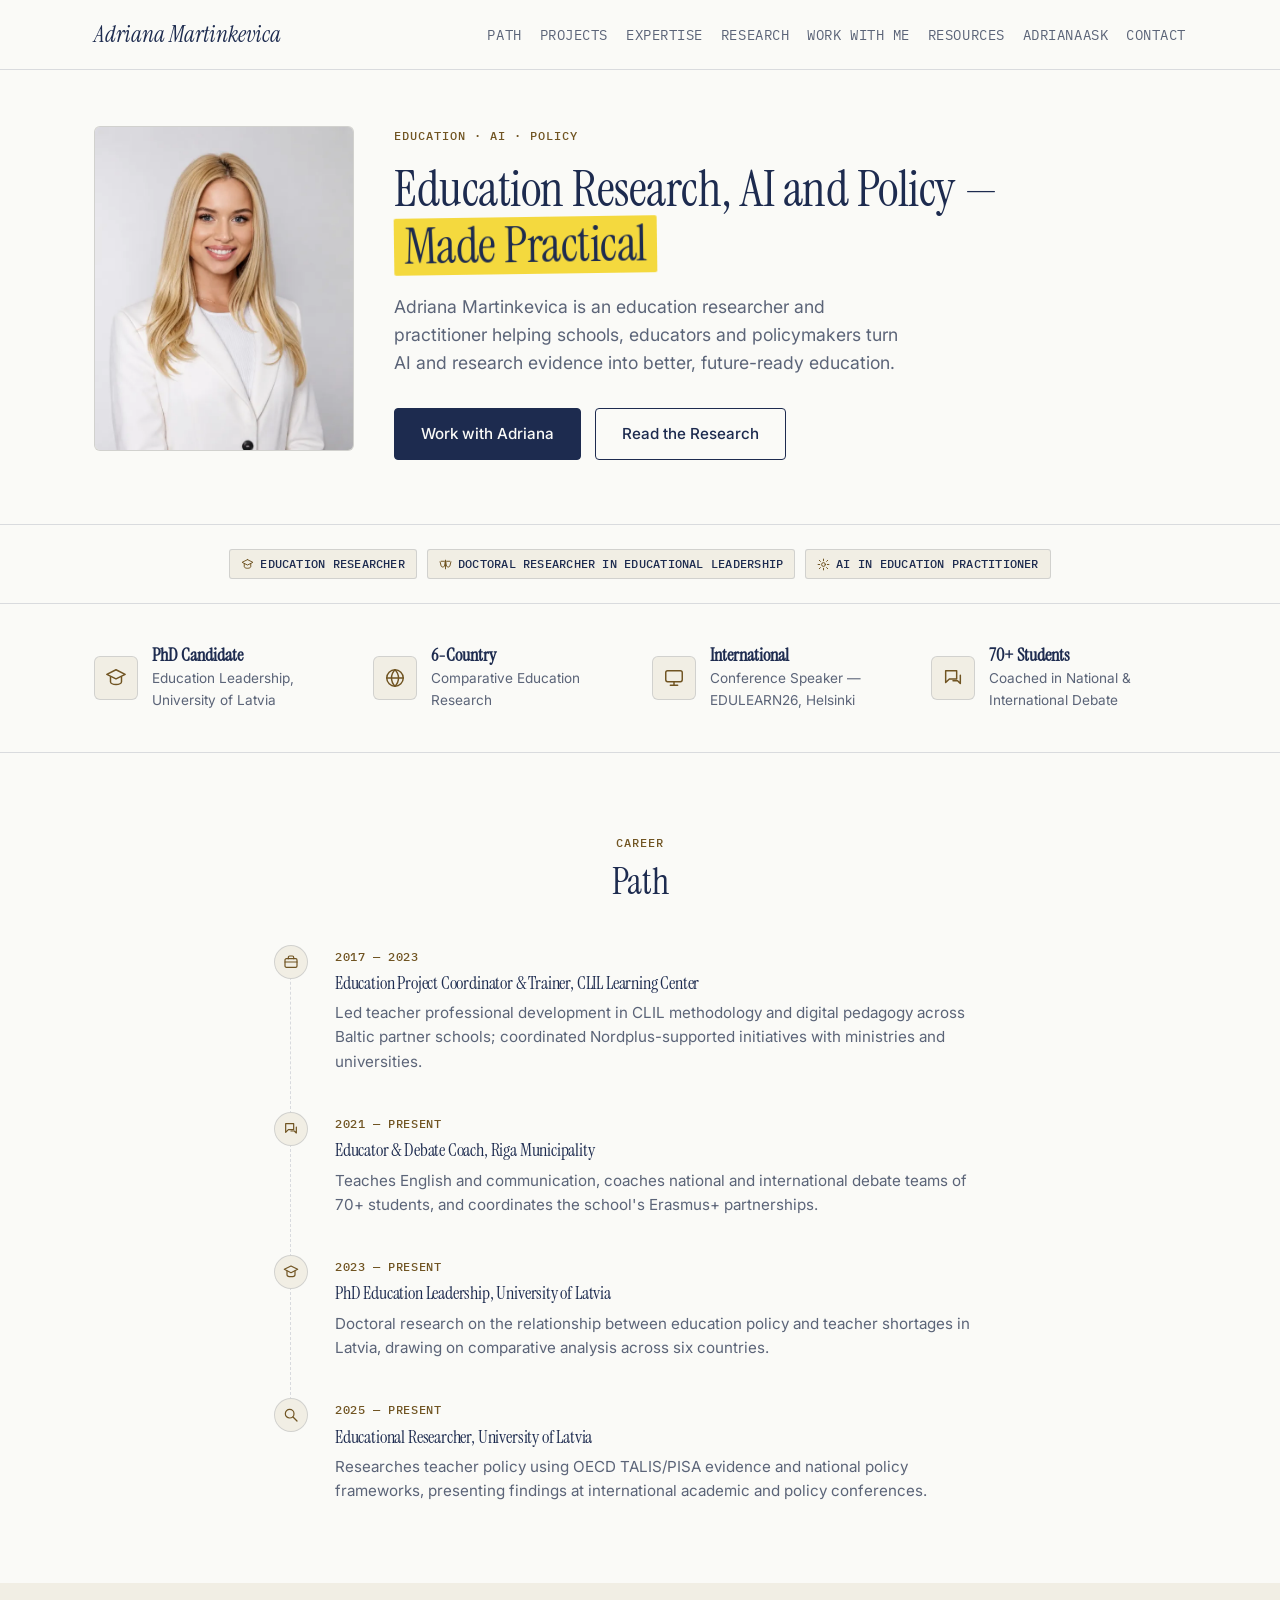
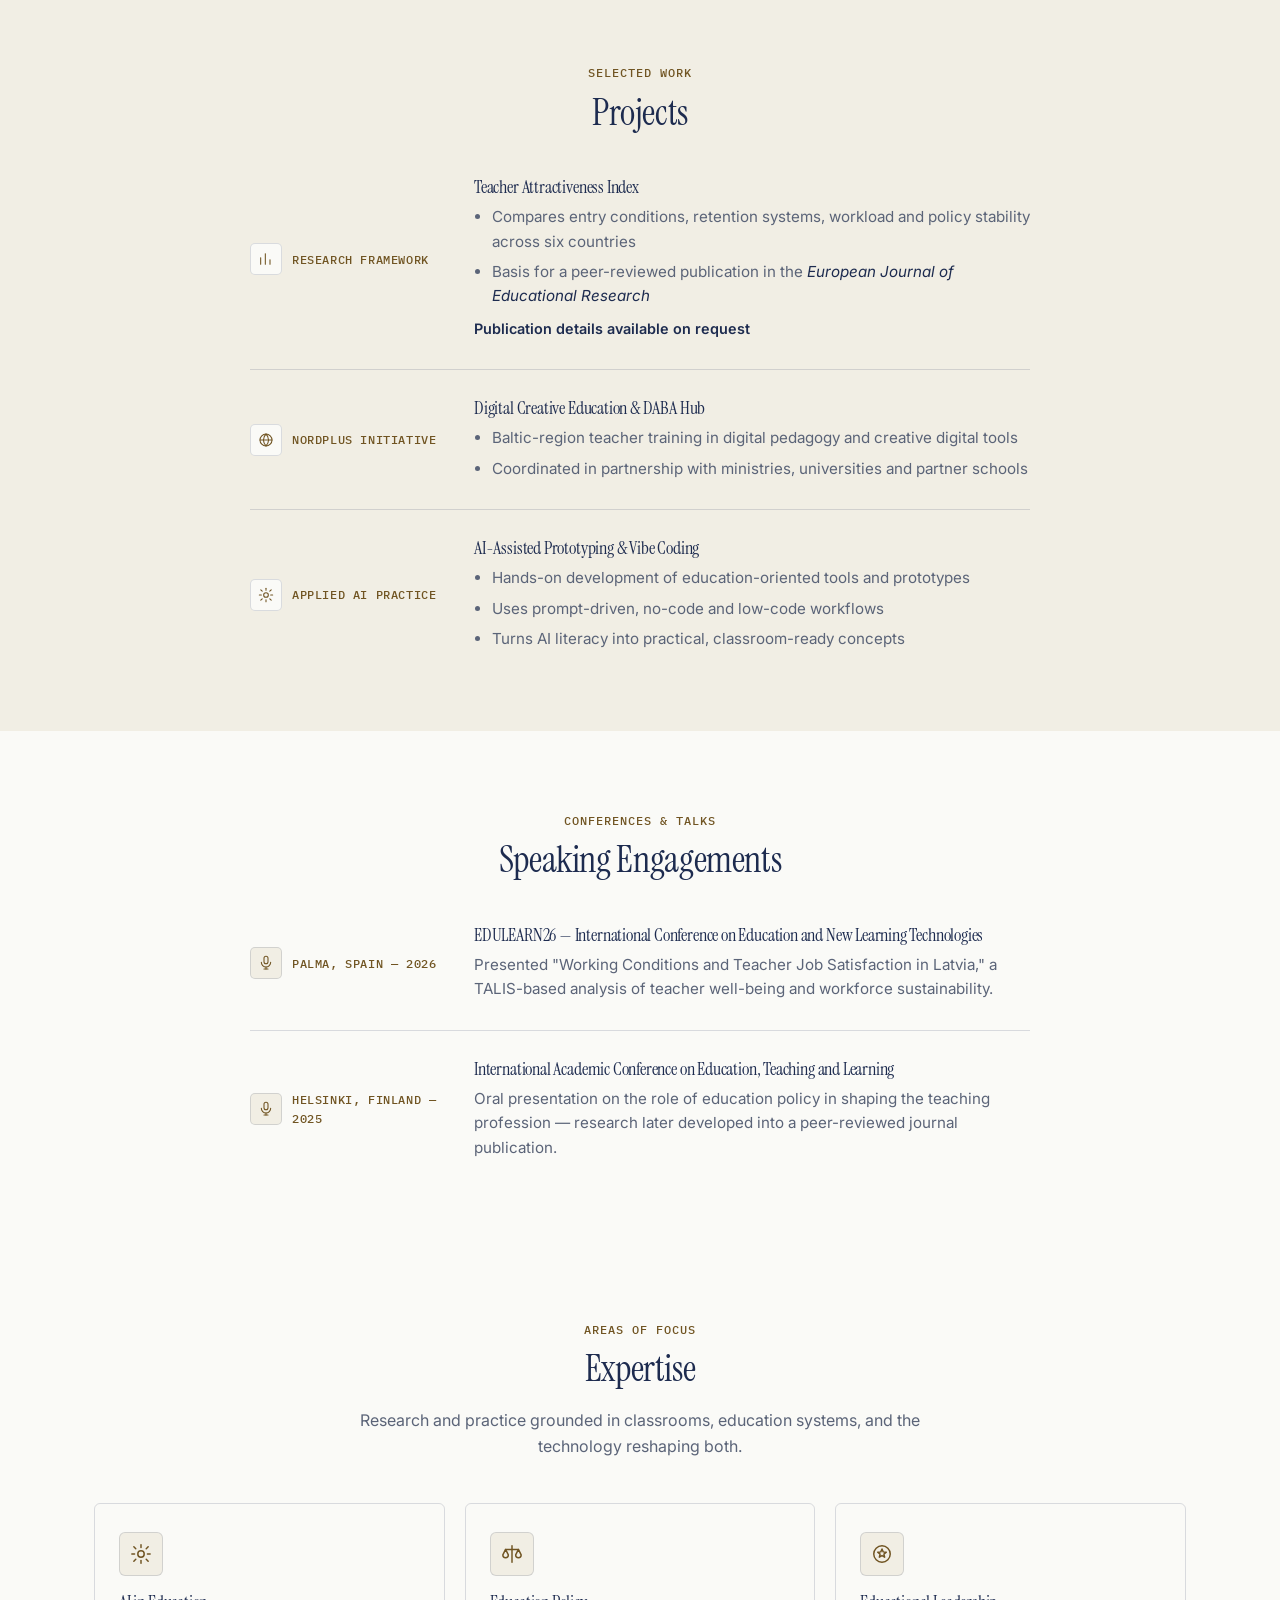
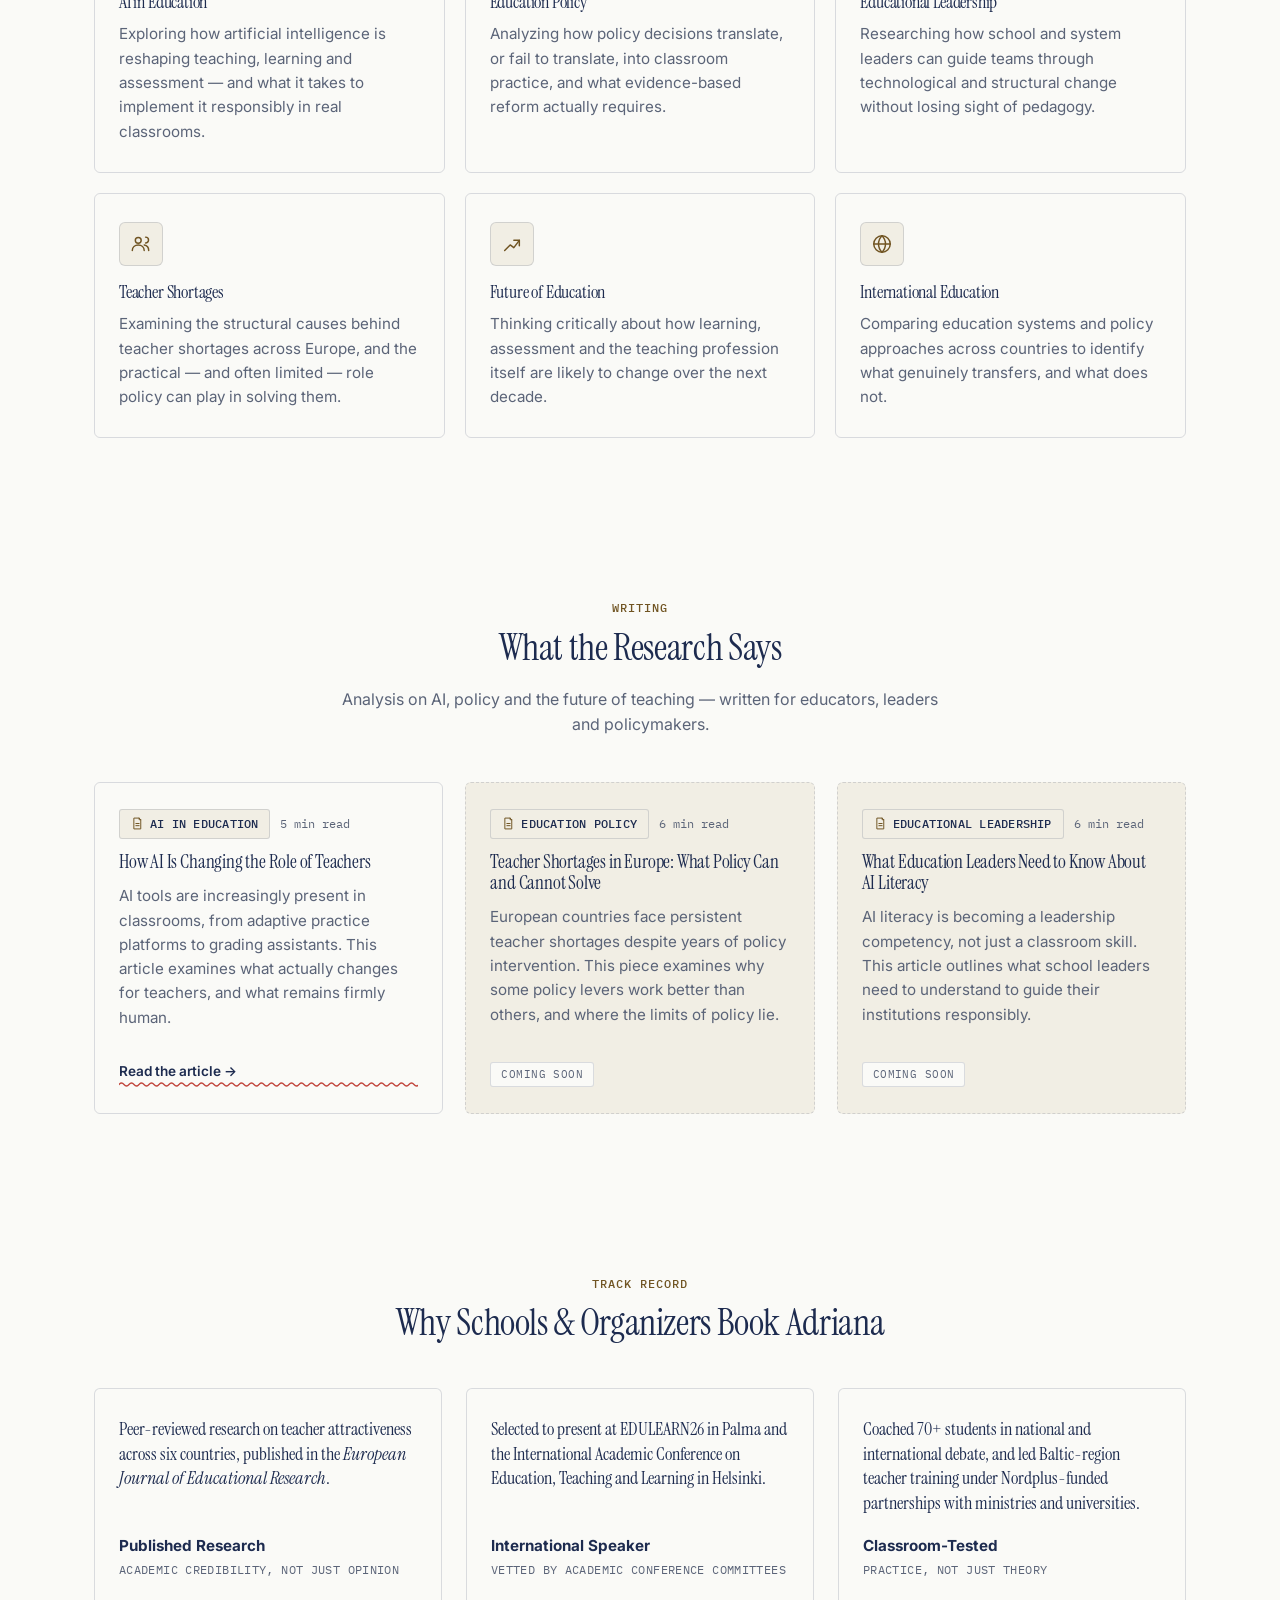
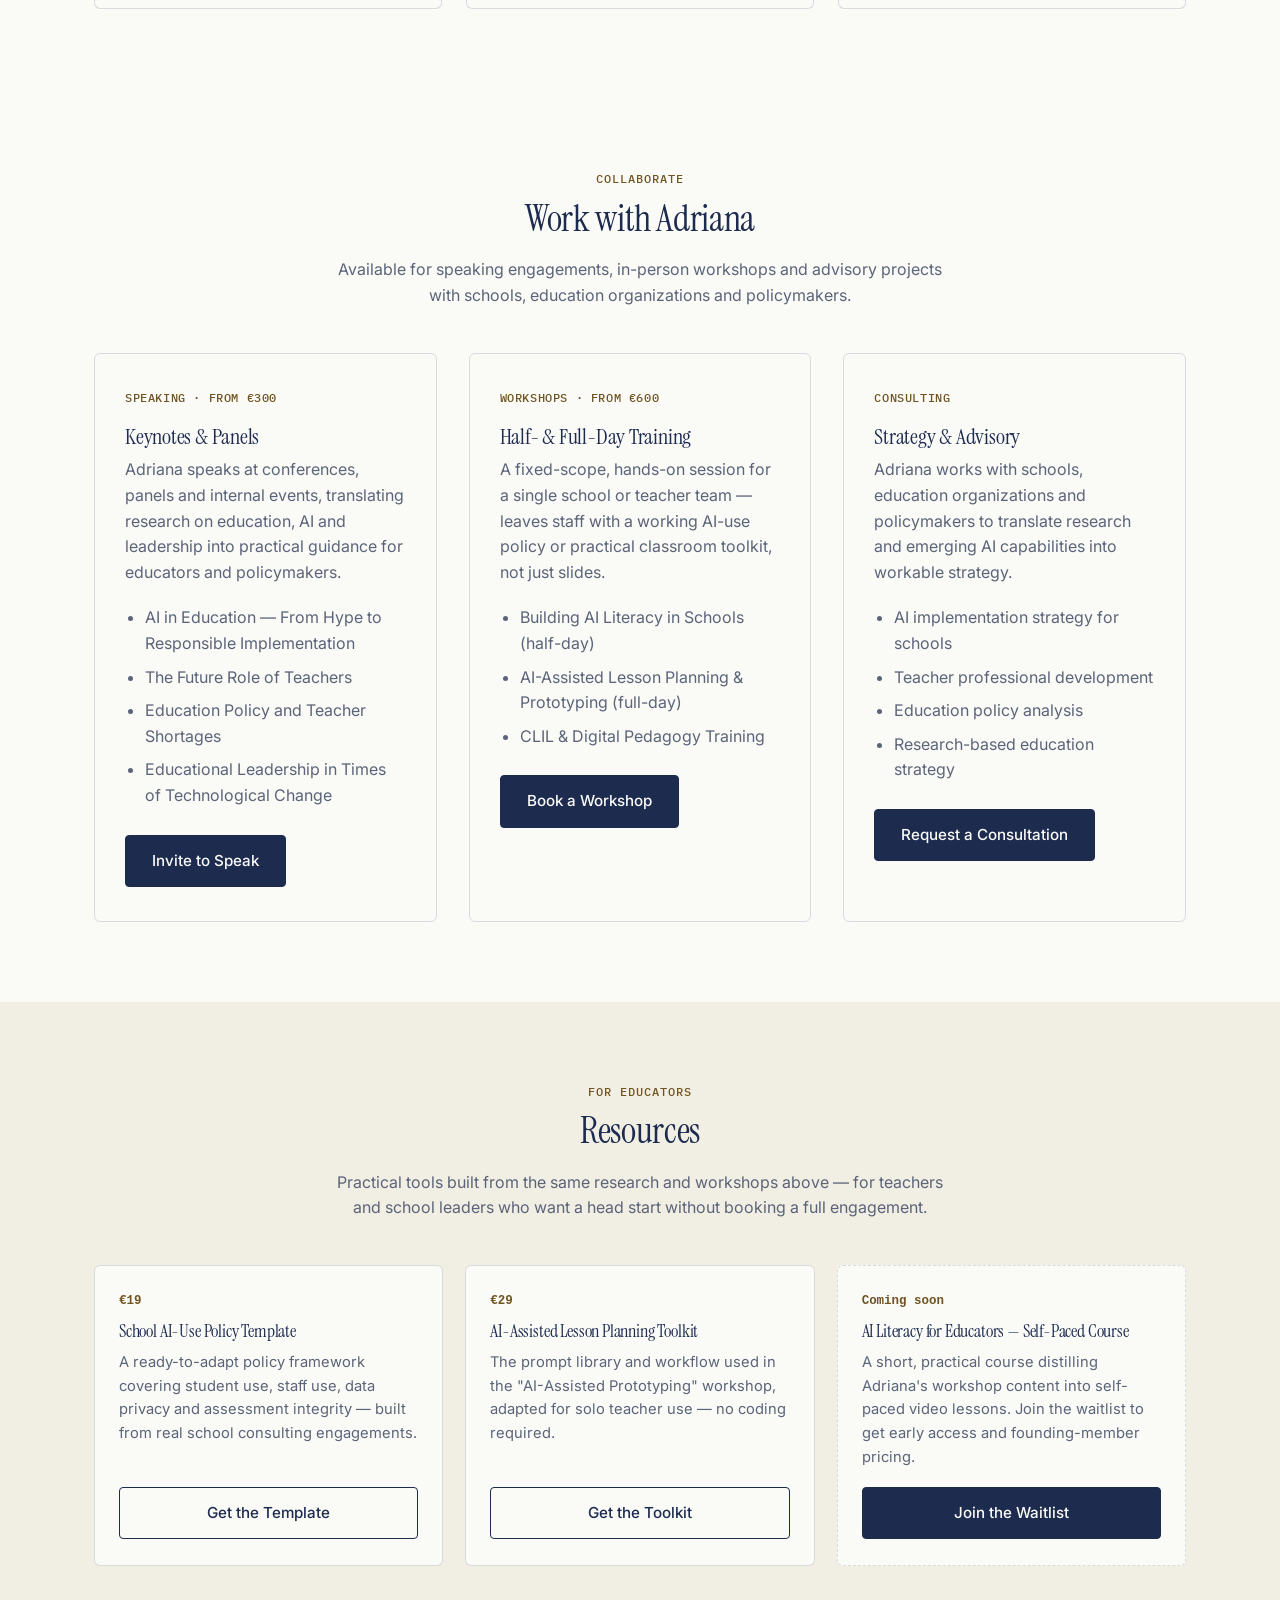
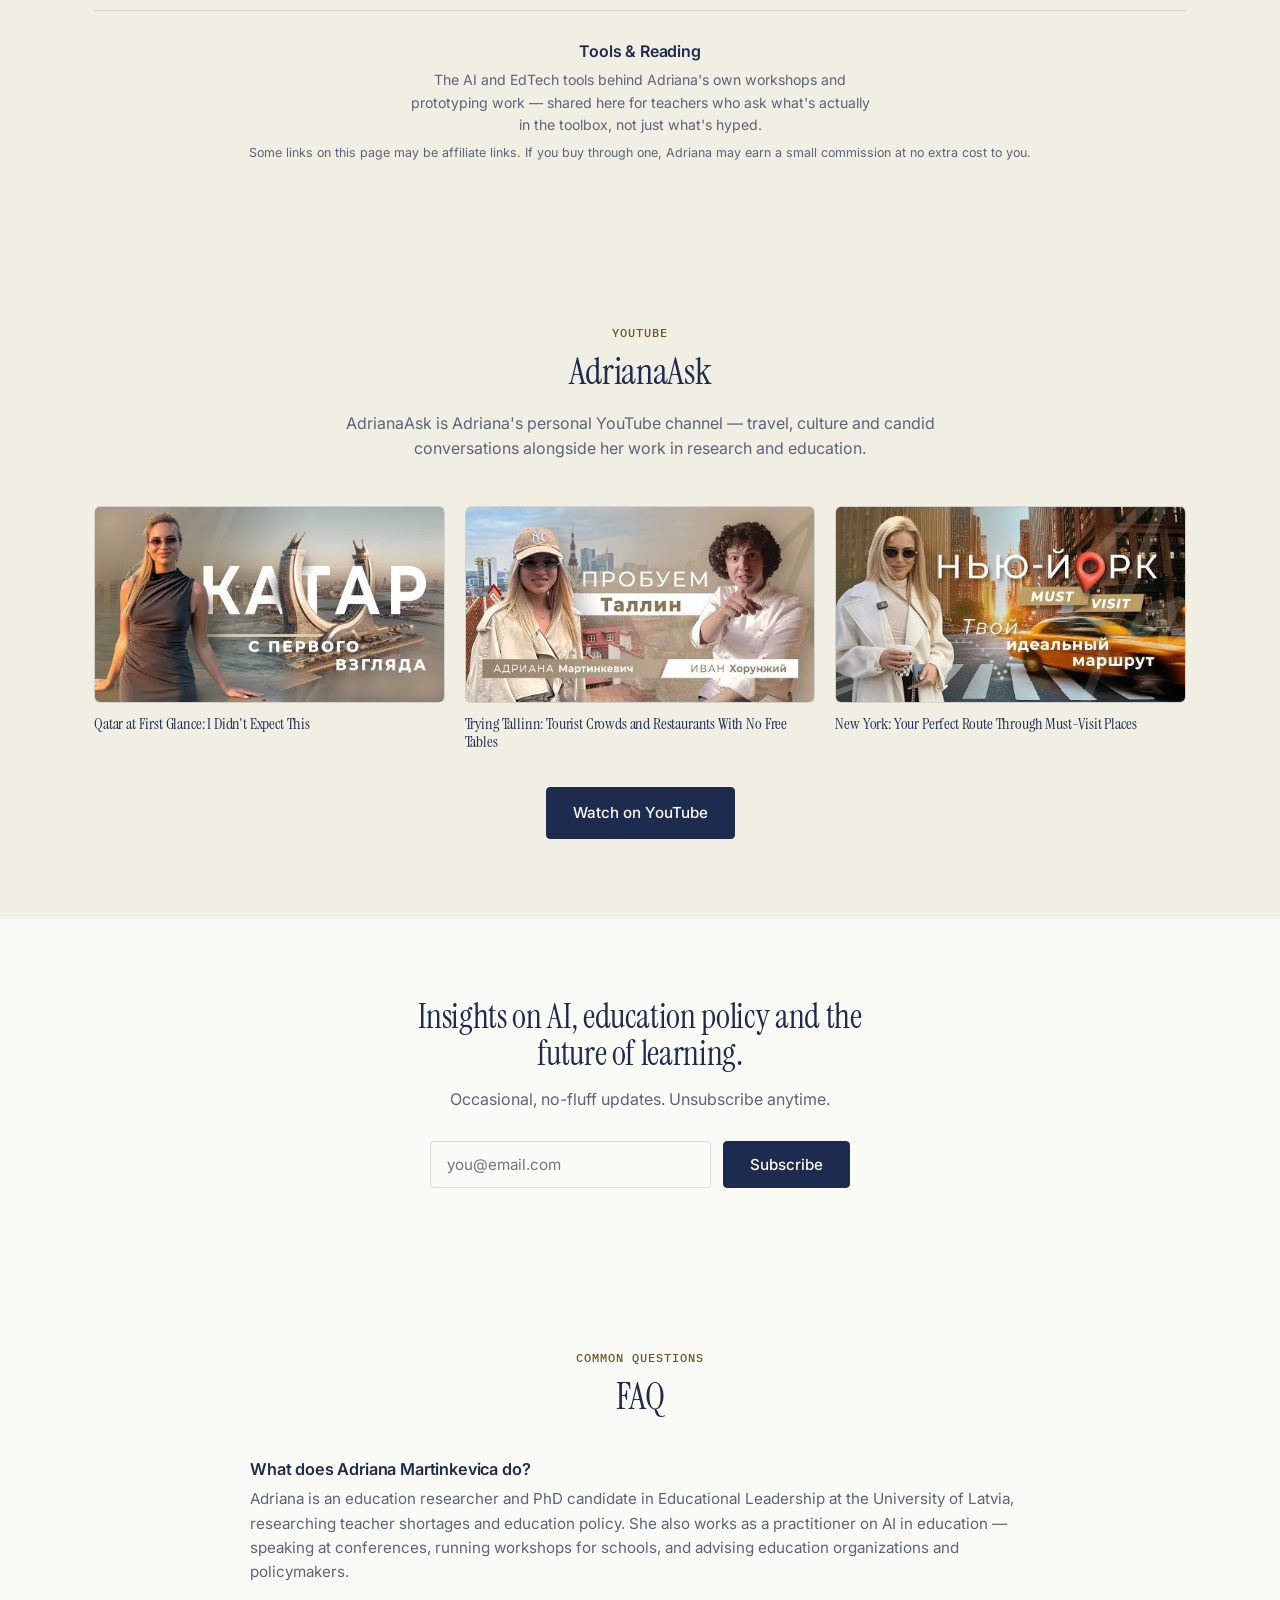
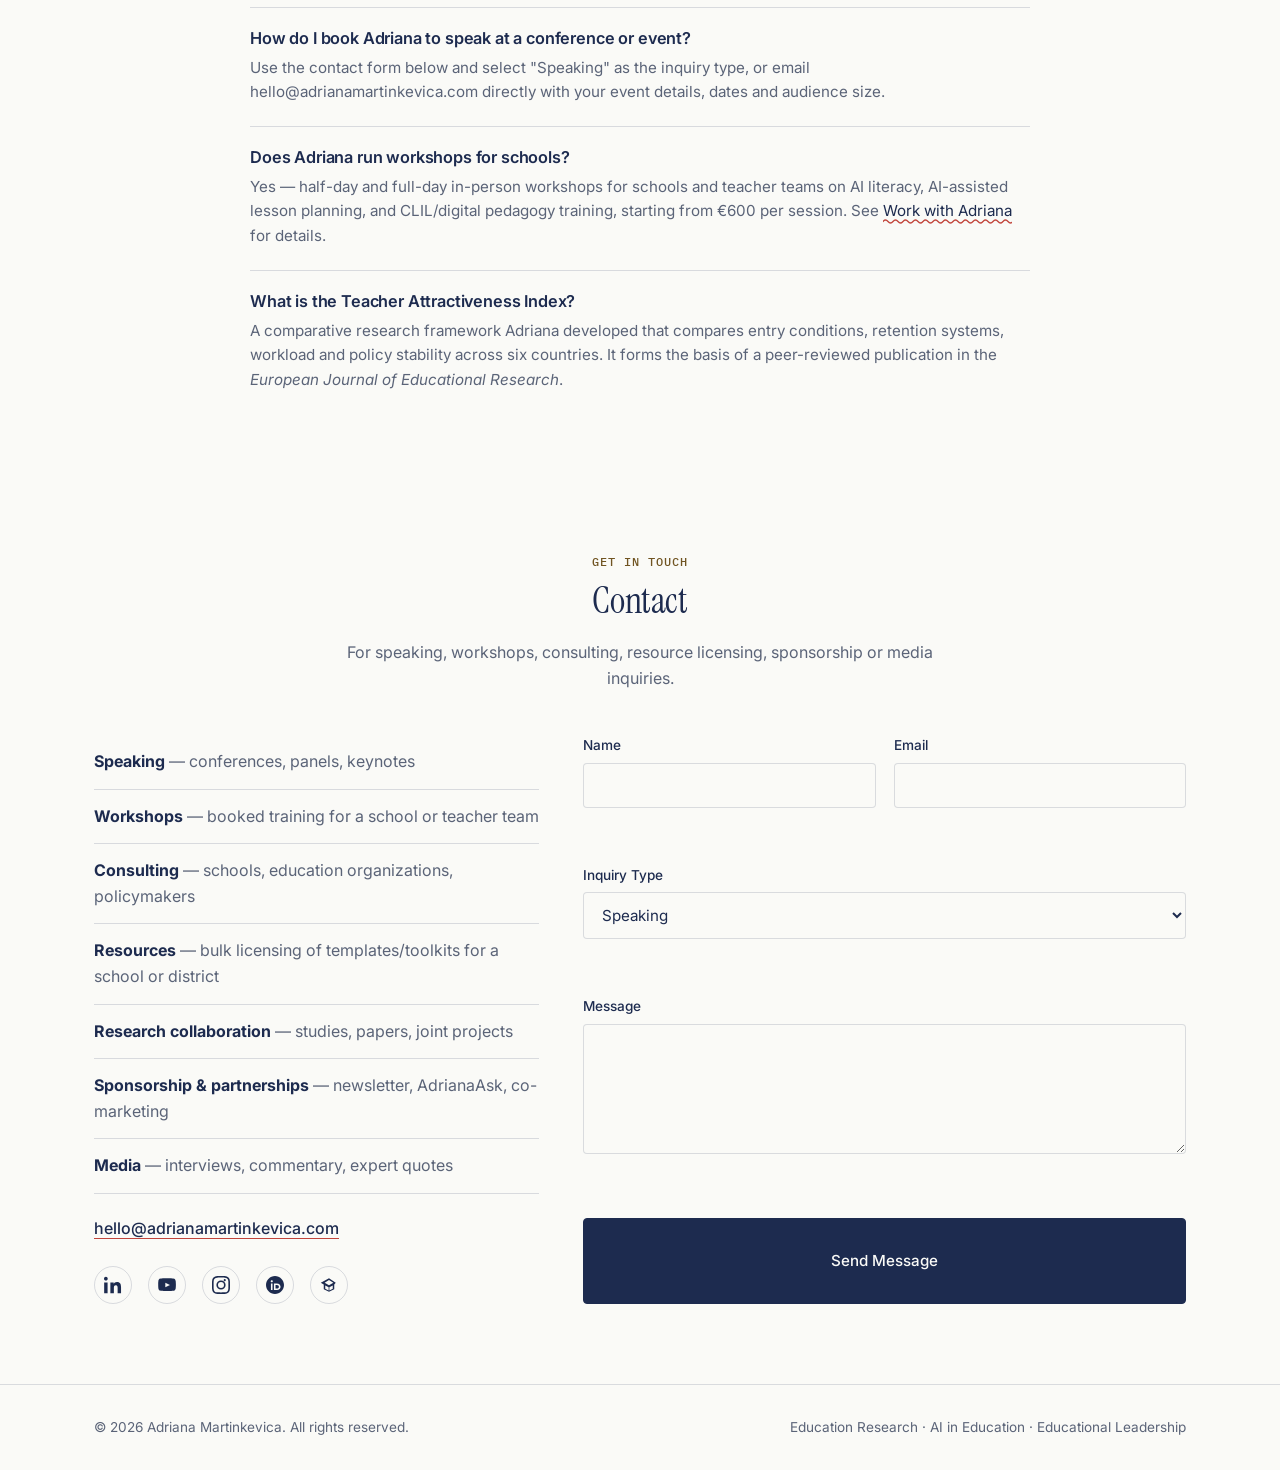
==== commit 7e9f9f1b: "Multidisciplinary redesign pass: performance, accessibility, SEO/GEO/AEO, authority - Optimize hero " ====
--- a/index.html
+++ b/index.html
@@ -5,25 +5,33 @@
 <meta name="viewport" content="width=device-width, initial-scale=1.0">
 <title>Adriana Martinkevica — Education Research, AI &amp; Policy Made Practical</title>
 <meta name="description" content="Adriana Martinkevica is an education researcher, doctoral researcher in educational leadership, and AI in education practitioner helping schools, educators and policymakers turn research into practical, future-ready education.">
+<link rel="canonical" href="https://www.adrianamartinkevica.com/">
+<meta name="theme-color" content="#1d2b4f">
 
 <!-- Open Graph -->
 <meta property="og:type" content="website">
 <meta property="og:title" content="Adriana Martinkevica — Education Research, AI &amp; Policy Made Practical">
 <meta property="og:description" content="Education researcher and practitioner helping schools, educators and policymakers turn AI and research evidence into better, future-ready education.">
-<meta property="og:image" content="assets/adriana-portrait.jpg">
-<!-- Replace with real canonical URL before deploying -->
+<meta property="og:image" content="https://www.adrianamartinkevica.com/assets/adriana-portrait.jpg">
 <meta property="og:url" content="https://www.adrianamartinkevica.com/">
+<meta property="og:locale" content="en_US">
 
 <!-- Twitter Card -->
 <meta name="twitter:card" content="summary_large_image">
 <meta name="twitter:title" content="Adriana Martinkevica — Education Research, AI &amp; Policy Made Practical">
 <meta name="twitter:description" content="Education researcher and practitioner helping schools, educators and policymakers turn AI and research evidence into better, future-ready education.">
-<meta name="twitter:image" content="assets/adriana-portrait.jpg">
+<meta name="twitter:image" content="https://www.adrianamartinkevica.com/assets/adriana-portrait.jpg">
 
 <link rel="icon" type="image/svg+xml" href="assets/favicon.svg">
 <link rel="preconnect" href="https://fonts.googleapis.com">
 <link rel="preconnect" href="https://fonts.gstatic.com" crossorigin>
 <link href="https://fonts.googleapis.com/css2?family=Instrument+Serif:ital@0;1&family=Inter:wght@400;500;600;700&family=IBM+Plex+Mono:wght@400;500;600&display=swap" rel="stylesheet">
+
+<!-- LCP image: preloaded so the browser fetches it immediately instead of discovering it after CSS/JS parses -->
+<link rel="preload" as="image" href="assets/adriana-portrait.jpg" fetchpriority="high">
+
+<link rel="stylesheet" href="assets/base.css">
+<link rel="stylesheet" href="assets/home.css">
 
 <script type="application/ld+json">
 {
@@ -34,10 +42,16 @@
   "description": "Education researcher and practitioner working on AI in education, education policy, educational leadership and the future of teaching.",
   "url": "https://www.adrianamartinkevica.com/",
   "image": "https://www.adrianamartinkevica.com/assets/adriana-portrait.jpg",
+  "worksFor": [
+    { "@type": "CollegeOrUniversity", "name": "University of Latvia" }
+  ],
+  "alumniOf": { "@type": "CollegeOrUniversity", "name": "University of Latvia" },
   "sameAs": [
     "https://www.linkedin.com/in/REPLACE-WITH-LINKEDIN-HANDLE",
     "https://www.youtube.com/@AdrianaAsk",
-    "https://www.instagram.com/REPLACE-WITH-INSTAGRAM-HANDLE"
+    "https://www.instagram.com/REPLACE-WITH-INSTAGRAM-HANDLE",
+    "https://orcid.org/REPLACE-WITH-ORCID-ID",
+    "https://scholar.google.com/REPLACE-WITH-SCHOLAR-PROFILE-ID"
   ],
   "knowsAbout": [
     "Artificial Intelligence in Education",
@@ -54,1066 +68,50 @@
   "@context": "https://schema.org",
   "@type": "WebSite",
   "name": "Adriana Martinkevica",
-  "url": "https://www.adrianamartinkevica.com/"
+  "url": "https://www.adrianamartinkevica.com/",
+  "inLanguage": "en"
 }
 </script>
-
-<style>
-  :root{
-    --color-bg: #fafaf7;
-    --color-text: #1d2b4f;
-    --color-text-soft: #5b6478;
-    --color-beige-light: #f1eee4;
-    --color-beige-accent: #8a6b2e;
-    --color-border: rgba(29,43,79,0.15);
-    --color-highlighter: #f4d93e;
-    --color-redpen: #c1443b;
-    --font-serif: "Instrument Serif", Georgia, serif;
-    --font-sans: "Inter", -apple-system, BlinkMacSystemFont, "Segoe UI", sans-serif;
-    --font-mono: "IBM Plex Mono", ui-monospace, "SF Mono", Menlo, monospace;
-    --max-width: 1140px;
-  }
-
-  *, *::before, *::after{ box-sizing: border-box; }
-
-  html{
-    scroll-behavior: smooth;
-  }
-
-  body{
-    margin: 0;
-    font-family: var(--font-sans);
-    color: var(--color-text);
-    background: var(--color-bg);
-    line-height: 1.6;
-    -webkit-font-smoothing: antialiased;
-  }
-
-  img{ max-width: 100%; display: block; }
-
-  h1, h2, h3{
-    font-family: var(--font-serif);
-    font-weight: 400;
-    line-height: 1.08;
-    margin: 0 0 0.5em;
-    letter-spacing: -0.01em;
-  }
-
-  p{ margin: 0 0 1em; }
-
-  /* Highlighter mark — the one signature accent, used once in the hero */
-  mark.hl{
-    display: inline-block;
-    background: var(--color-highlighter);
-    color: var(--color-text);
-    padding: 0.02em 0.2em;
-    border-radius: 2px;
-    white-space: nowrap;
-    transform: rotate(-0.8deg) scale(0.92);
-    opacity: 0;
-    animation: hl-pop 0.5s cubic-bezier(.25,.8,.4,1) 0.5s forwards;
-  }
-  @media (prefers-reduced-motion: reduce){
-    mark.hl{ opacity: 1; transform: rotate(-0.8deg) scale(1); animation: none; }
-  }
-  @keyframes hl-pop{
-    to{ opacity: 1; transform: rotate(-0.8deg) scale(1); }
-  }
-
-  /* Red-pen squiggle — link hover treatment used across text links */
-  .squiggle{
-    text-decoration: none;
-    color: var(--color-text);
-    background-image: url("data:image/svg+xml,%3Csvg xmlns='http://www.w3.org/2000/svg' viewBox='0 0 20 6' width='20' height='6'%3E%3Cpath d='M0 3.5 Q 2.5 0.5 5 3.5 T 10 3.5 T 15 3.5 T 20 3.5' fill='none' stroke='%23C1443B' stroke-width='1.3' stroke-linecap='round'/%3E%3C/svg%3E");
-    background-repeat: repeat-x;
-    background-position: 0 100%;
-    background-size: 20px 6px;
-    padding-bottom: 4px;
-    transition: color 0.15s ease;
-  }
-  .squiggle:hover{ color: var(--color-redpen); }
-
-  :focus-visible{
-    outline: 2px solid var(--color-redpen);
-    outline-offset: 2px;
-  }
-
-  a{ color: inherit; }
-
-  .container{
-    max-width: var(--max-width);
-    margin: 0 auto;
-    padding: 0 24px;
-  }
-
-  .skip-link{
-    position: absolute;
-    left: -999px;
-    top: 0;
-    background: var(--color-text);
-    color: #fff;
-    padding: 10px 16px;
-    z-index: 200;
-  }
-  .skip-link:focus{ left: 12px; top: 12px; }
-
-  /* ---------- Nav ---------- */
-  .site-header{
-    position: sticky;
-    top: 0;
-    z-index: 100;
-    background: rgba(250,250,247,0.92);
-    backdrop-filter: saturate(180%) blur(8px);
-    border-bottom: 1px solid var(--color-border);
-  }
-
-  .nav{
-    display: flex;
-    align-items: center;
-    justify-content: space-between;
-    padding: 16px 24px;
-    max-width: var(--max-width);
-    margin: 0 auto;
-  }
-
-  .nav-logo{
-    font-family: var(--font-serif);
-    font-style: italic;
-    font-size: 1.45rem;
-    text-decoration: none;
-    color: var(--color-text);
-  }
-
-  .nav-links{
-    display: none;
-    gap: 18px;
-    list-style: none;
-    margin: 0;
-    padding: 0;
-  }
-
-  .nav-links a{
-    font-family: var(--font-mono);
-    text-decoration: none;
-    font-size: 0.85rem;
-    letter-spacing: 0.04em;
-    text-transform: uppercase;
-    color: var(--color-text-soft);
-    transition: color 0.2s ease;
-  }
-  .nav-links a:hover{ color: var(--color-redpen); }
-
-  .nav-toggle{
-    display: inline-flex;
-    font-family: var(--font-mono);
-    background: none;
-    border: 1px solid var(--color-border);
-    border-radius: 4px;
-    padding: 8px 10px;
-    cursor: pointer;
-    font-size: 0.8rem;
-    text-transform: uppercase;
-    letter-spacing: 0.04em;
-    color: var(--color-text);
-  }
-
-  .nav-mobile-panel{
-    display: none;
-    flex-direction: column;
-    gap: 4px;
-    padding: 8px 24px 20px;
-    border-bottom: 1px solid var(--color-border);
-  }
-  .nav-mobile-panel.is-open{ display: flex; }
-  .nav-mobile-panel a{
-    font-family: var(--font-mono);
-    text-decoration: none;
-    color: var(--color-text-soft);
-    padding: 10px 0;
-    font-size: 0.85rem;
-    text-transform: uppercase;
-    letter-spacing: 0.03em;
-    border-bottom: 1px solid var(--color-border);
-  }
-  .nav-mobile-panel a:last-child{ border-bottom: none; }
-
-  @media (min-width: 1020px){
-    .nav-links{ display: flex; }
-    .nav-toggle{ display: none; }
-    .nav-mobile-panel{ display: none !important; }
-  }
-
-  /* ---------- Buttons ---------- */
-  .btn{
-    display: inline-block;
-    font-family: var(--font-sans);
-    font-size: 0.95rem;
-    font-weight: 500;
-    text-decoration: none;
-    padding: 13px 26px;
-    border-radius: 4px;
-    border: 1px solid transparent;
-    transition: all 0.2s ease;
-    cursor: pointer;
-  }
-  .btn-primary{
-    background: var(--color-text);
-    color: var(--color-bg);
-    border-color: var(--color-text);
-  }
-  .btn-primary:hover{
-    background: var(--color-redpen);
-    border-color: var(--color-redpen);
-  }
-  .btn-secondary{
-    background: transparent;
-    color: var(--color-text);
-    border-color: var(--color-text);
-  }
-  .btn-secondary:hover{
-    background: var(--color-text);
-    color: var(--color-bg);
-  }
-  .btn-block{ display: block; width: 100%; text-align: center; }
-
-  /* ---------- Badges & Icon Tiles ---------- */
-  .badge{
-    display: inline-flex;
-    align-items: center;
-    gap: 6px;
-    padding: 5px 11px;
-    border-radius: 3px;
-    background: var(--color-beige-light);
-    border: 1px solid var(--color-border);
-    color: var(--color-text);
-    font-family: var(--font-mono);
-    font-size: 0.72rem;
-    font-weight: 500;
-    letter-spacing: 0.02em;
-    text-transform: uppercase;
-    white-space: nowrap;
-  }
-  .badge svg{
-    width: 13px;
-    height: 13px;
-    flex-shrink: 0;
-    stroke: var(--color-beige-accent);
-    fill: none;
-    stroke-width: 1.8;
-    stroke-linecap: round;
-    stroke-linejoin: round;
-  }
-  .icon-tile{
-    display: inline-flex;
-    align-items: center;
-    justify-content: center;
-    width: 44px;
-    height: 44px;
-    border-radius: 6px;
-    background: var(--color-beige-light);
-    border: 1px solid var(--color-border);
-    flex-shrink: 0;
-  }
-  .projects-section .icon-tile{
-    background: var(--color-bg);
-  }
-  .icon-tile svg{
-    width: 22px;
-    height: 22px;
-    stroke: var(--color-beige-accent);
-    fill: none;
-    stroke-width: 1.6;
-    stroke-linecap: round;
-    stroke-linejoin: round;
-  }
-  .icon-tile-sm{
-    width: 32px;
-    height: 32px;
-    border-radius: 5px;
-  }
-  .icon-tile-sm svg{
-    width: 16px;
-    height: 16px;
-  }
-
-  /* ---------- Reveal animation ---------- */
-  .reveal{
-    opacity: 0;
-    transform: translateY(16px);
-    transition: opacity 0.7s ease, transform 0.7s ease;
-  }
-  .reveal.is-visible{
-    opacity: 1;
-    transform: translateY(0);
-  }
-  @media (prefers-reduced-motion: reduce){
-    .reveal{ opacity: 1; transform: none; transition: none; }
-    html{ scroll-behavior: auto; }
-  }
-
-  /* ---------- Hero ---------- */
-  .hero{
-    padding: 56px 0 64px;
-  }
-  .hero .container{
-    display: grid;
-    grid-template-columns: minmax(0,1fr);
-    gap: 28px;
-    align-items: start;
-  }
-  .hero-portrait{
-    order: -1;
-    width: 200px;
-    max-width: 200px;
-    margin: 0;
-    aspect-ratio: 4 / 5;
-    background: var(--color-beige-light);
-    border: 1px solid var(--color-border);
-    border-radius: 6px;
-    overflow: hidden;
-  }
-  .hero-portrait img{
-    width: 100%;
-    height: 100%;
-    object-fit: cover;
-  }
-  .hero-eyebrow{
-    font-family: var(--font-mono);
-    text-transform: uppercase;
-    letter-spacing: 0.08em;
-    font-size: 0.78rem;
-    color: var(--color-beige-accent);
-    font-weight: 500;
-    margin-bottom: 16px;
-  }
-  .hero h1{
-    font-size: clamp(2rem, 5vw, 3.1rem);
-    margin-bottom: 20px;
-  }
-  .hero-sub{
-    font-size: 1.1rem;
-    color: var(--color-text-soft);
-    max-width: 46ch;
-    margin-bottom: 30px;
-  }
-  .hero-ctas{
-    display: flex;
-    flex-wrap: wrap;
-    gap: 14px;
-  }
-
-  @media (min-width: 860px){
-    .hero .container{
-      grid-template-columns: 260px minmax(0,1fr);
-      gap: 40px;
+<script type="application/ld+json">
+{
+  "@context": "https://schema.org",
+  "@type": "FAQPage",
+  "mainEntity": [
+    {
+      "@type": "Question",
+      "name": "What does Adriana Martinkevica do?",
+      "acceptedAnswer": {
+        "@type": "Answer",
+        "text": "Adriana Martinkevica is an education researcher and PhD candidate in Educational Leadership at the University of Latvia, researching teacher shortages and education policy. She also works as a practitioner on AI in education, speaking at conferences, running workshops for schools, and advising education organizations and policymakers."
+      }
+    },
+    {
+      "@type": "Question",
+      "name": "How do I book Adriana Martinkevica to speak at a conference or event?",
+      "acceptedAnswer": {
+        "@type": "Answer",
+        "text": "Use the contact form on this site and select 'Speaking' as the inquiry type, or email hello@adrianamartinkevica.com directly with your event details, dates and audience size."
+      }
+    },
+    {
+      "@type": "Question",
+      "name": "Does Adriana Martinkevica run workshops for schools?",
+      "acceptedAnswer": {
+        "@type": "Answer",
+        "text": "Yes. Adriana runs half-day and full-day in-person workshops for schools and teacher teams on AI literacy, AI-assisted lesson planning, and CLIL/digital pedagogy training, starting from €600 per session."
+      }
+    },
+    {
+      "@type": "Question",
+      "name": "What is the Teacher Attractiveness Index?",
+      "acceptedAnswer": {
+        "@type": "Answer",
+        "text": "The Teacher Attractiveness Index is a comparative research framework developed by Adriana Martinkevica that compares entry conditions, retention systems, workload and policy stability across six countries. It forms the basis of a peer-reviewed publication in the European Journal of Educational Research."
+      }
     }
-    .hero-portrait{
-      width: 260px;
-      max-width: 260px;
-    }
-  }
-
-  /* ---------- Credibility strip ---------- */
-  .credibility{
-    border-top: 1px solid var(--color-border);
-    border-bottom: 1px solid var(--color-border);
-    padding: 24px 0;
-  }
-
-  /* ---------- Highlights ---------- */
-  .highlights{
-    padding: 40px 0;
-    border-bottom: 1px solid var(--color-border);
-  }
-  .highlights-grid{
-    display: grid;
-    grid-template-columns: 1fr;
-    gap: 24px;
-  }
-  .highlight-tile{
-    display: flex;
-    align-items: center;
-    gap: 14px;
-  }
-  .highlight-stat{
-    font-family: var(--font-serif);
-    font-size: 1.15rem;
-    font-weight: 600;
-    line-height: 1.2;
-  }
-  .highlight-label{
-    font-size: 0.85rem;
-    color: var(--color-text-soft);
-    margin-top: 2px;
-  }
-  @media (min-width: 640px){
-    .highlights-grid{ grid-template-columns: repeat(2, 1fr); }
-  }
-  @media (min-width: 980px){
-    .highlights-grid{ grid-template-columns: repeat(4, 1fr); }
-  }
-  .credibility ul{
-    list-style: none;
-    margin: 0;
-    padding: 0;
-    display: flex;
-    flex-wrap: wrap;
-    justify-content: center;
-    gap: 10px;
-  }
-
-  /* ---------- Section shell ---------- */
-  section{ padding: 80px 0; }
-  .section-head{
-    max-width: 62ch;
-    margin: 0 auto 44px;
-    text-align: center;
-  }
-  .section-eyebrow{
-    font-family: var(--font-mono);
-    text-transform: uppercase;
-    letter-spacing: 0.08em;
-    font-size: 0.75rem;
-    font-weight: 500;
-    color: var(--color-beige-accent);
-    margin-bottom: 10px;
-  }
-  .section-head h2{
-    font-size: clamp(1.7rem, 3.2vw, 2.3rem);
-  }
-  .section-head p{
-    color: var(--color-text-soft);
-  }
-
-  /* ---------- Path (timeline) ---------- */
-  .timeline{
-    max-width: 700px;
-    margin: 0 auto;
-  }
-  .timeline-item{
-    position: relative;
-    padding-left: 44px;
-    padding-bottom: 40px;
-    border-left: 1px dashed var(--color-border);
-  }
-  .timeline-item:last-child{
-    padding-bottom: 0;
-    border-left-color: transparent;
-  }
-  .timeline-icon{
-    position: absolute;
-    left: -17px;
-    top: -2px;
-    width: 34px;
-    height: 34px;
-    border-radius: 50%;
-    background: var(--color-beige-light);
-    border: 1px solid var(--color-border);
-    display: flex;
-    align-items: center;
-    justify-content: center;
-  }
-  .timeline-icon svg{
-    width: 16px;
-    height: 16px;
-    stroke: var(--color-beige-accent);
-    fill: none;
-    stroke-width: 1.8;
-    stroke-linecap: round;
-    stroke-linejoin: round;
-  }
-  .timeline-date{
-    font-family: var(--font-mono);
-    font-size: 0.75rem;
-    text-transform: uppercase;
-    letter-spacing: 0.05em;
-    color: var(--color-beige-accent);
-    font-weight: 500;
-    margin-bottom: 8px;
-  }
-  .timeline-role{
-    font-size: 1.1rem;
-    margin-bottom: 8px;
-  }
-  .timeline-desc{
-    color: var(--color-text-soft);
-    font-size: 0.95rem;
-    margin-bottom: 0;
-  }
-
-  /* ---------- Projects ---------- */
-  .projects-section{
-    background: var(--color-beige-light);
-  }
-  .project-list{
-    max-width: 780px;
-    margin: 0 auto;
-  }
-  .project-row{
-    display: grid;
-    grid-template-columns: 1fr;
-    gap: 6px;
-    padding: 28px 0;
-    border-bottom: 1px solid var(--color-border);
-  }
-  .project-row:last-child{
-    border-bottom: none;
-    padding-bottom: 0;
-  }
-  .project-row:first-child{
-    padding-top: 0;
-  }
-  .project-icon-tag{
-    display: flex;
-    align-items: center;
-    gap: 10px;
-    margin-bottom: 4px;
-  }
-  .project-tag{
-    font-family: var(--font-mono);
-    font-size: 0.75rem;
-    text-transform: uppercase;
-    letter-spacing: 0.05em;
-    color: var(--color-beige-accent);
-    font-weight: 500;
-  }
-  .project-bullets{
-    margin: 0;
-    padding-left: 18px;
-    color: var(--color-text-soft);
-    font-size: 0.95rem;
-  }
-  .project-bullets li{
-    margin-bottom: 6px;
-  }
-  .project-bullets li:last-child{
-    margin-bottom: 0;
-  }
-  @media (min-width: 700px){
-    .project-icon-tag{ margin-bottom: 0; }
-  }
-  .project-row h3{
-    font-size: 1.15rem;
-    margin-bottom: 8px;
-  }
-  .project-row p{
-    color: var(--color-text-soft);
-    font-size: 0.95rem;
-    margin-bottom: 0;
-  }
-  .project-row em{
-    font-style: italic;
-    color: var(--color-text);
-  }
-  @media (min-width: 700px){
-    .project-row{
-      grid-template-columns: 200px 1fr;
-      gap: 24px;
-    }
-  }
-
-  /* ---------- Speaking History ---------- */
-  .speaking-list{
-    max-width: 780px;
-    margin: 0 auto;
-  }
-  .speaking-row{
-    display: grid;
-    grid-template-columns: 1fr;
-    gap: 6px;
-    padding: 28px 0;
-    border-bottom: 1px solid var(--color-border);
-  }
-  .speaking-row:last-child{
-    border-bottom: none;
-    padding-bottom: 0;
-  }
-  .speaking-row:first-child{
-    padding-top: 0;
-  }
-  .speaking-icon-tag{
-    display: flex;
-    align-items: center;
-    gap: 10px;
-    margin-bottom: 4px;
-  }
-  .speaking-tag{
-    font-family: var(--font-mono);
-    font-size: 0.75rem;
-    text-transform: uppercase;
-    letter-spacing: 0.05em;
-    color: var(--color-beige-accent);
-    font-weight: 500;
-  }
-  @media (min-width: 700px){
-    .speaking-icon-tag{ margin-bottom: 0; }
-  }
-  .speaking-row h3{
-    font-size: 1.15rem;
-    margin-bottom: 8px;
-  }
-  .speaking-row p{
-    color: var(--color-text-soft);
-    font-size: 0.95rem;
-    margin-bottom: 0;
-  }
-  @media (min-width: 700px){
-    .speaking-row{
-      grid-template-columns: 200px 1fr;
-      gap: 24px;
-    }
-  }
-
-  /* ---------- Expertise ---------- */
-  .expertise-grid{
-    display: grid;
-    gap: 20px;
-    grid-template-columns: minmax(0,1fr);
-  }
-  @media (min-width: 640px){
-    .expertise-grid{ grid-template-columns: repeat(2, minmax(0,1fr)); }
-  }
-  @media (min-width: 960px){
-    .expertise-grid{ grid-template-columns: repeat(3, minmax(0,1fr)); }
-  }
-  .expertise-card{
-    border: 1px solid var(--color-border);
-    border-radius: 6px;
-    padding: 28px 24px;
-    transition: border-color 0.25s ease, transform 0.25s ease;
-  }
-  .expertise-card .icon-tile{
-    margin-bottom: 16px;
-  }
-  .expertise-card:hover{
-    border-color: var(--color-redpen);
-    transform: translateY(-3px);
-  }
-  .expertise-card h3{
-    font-size: 1.15rem;
-    margin-bottom: 10px;
-  }
-  .expertise-card p{
-    color: var(--color-text-soft);
-    font-size: 0.95rem;
-    margin-bottom: 0;
-  }
-
-  /* ---------- Articles ---------- */
-  .articles-grid{
-    display: grid;
-    gap: 22px;
-    grid-template-columns: minmax(0,1fr);
-  }
-  @media (min-width: 780px){
-    .articles-grid{ grid-template-columns: repeat(3, minmax(0,1fr)); }
-  }
-  .article-card{
-    border: 1px solid var(--color-border);
-    border-radius: 6px;
-    padding: 26px 24px;
-    display: flex;
-    flex-direction: column;
-    text-decoration: none;
-    color: var(--color-text);
-    transition: border-color 0.25s ease, box-shadow 0.25s ease;
-  }
-  a.article-card:hover{
-    border-color: var(--color-redpen);
-    box-shadow: 0 6px 24px rgba(29,43,79,0.08);
-  }
-  .article-meta-row{
-    display: flex;
-    align-items: center;
-    flex-wrap: wrap;
-    gap: 10px;
-    margin-bottom: 12px;
-  }
-  .reading-time{
-    font-family: var(--font-mono);
-    font-size: 0.75rem;
-    color: var(--color-text-soft);
-  }
-  .article-card h3{
-    font-size: 1.2rem;
-    margin-bottom: 12px;
-  }
-  .article-card p{
-    color: var(--color-text-soft);
-    font-size: 0.95rem;
-    flex-grow: 1;
-  }
-  .article-cta{
-    margin-top: 16px;
-    font-size: 0.85rem;
-    font-weight: 600;
-  }
-  .article-card.is-placeholder{
-    background: var(--color-beige-light);
-    border-style: dashed;
-  }
-  .badge-soon{
-    display: inline-block;
-    font-family: var(--font-mono);
-    font-size: 0.68rem;
-    text-transform: uppercase;
-    letter-spacing: 0.04em;
-    background: var(--color-bg);
-    border: 1px solid var(--color-border);
-    padding: 3px 10px;
-    border-radius: 3px;
-    margin-top: 16px;
-    color: var(--color-text-soft);
-    width: fit-content;
-  }
-
-  /* ---------- Testimonials ---------- */
-  .testimonial-grid{
-    display: grid;
-    gap: 24px;
-    grid-template-columns: minmax(0,1fr);
-  }
-  @media (min-width: 780px){
-    .testimonial-grid{ grid-template-columns: repeat(3, minmax(0,1fr)); }
-  }
-  .testimonial-card{
-    border: 1px solid var(--color-border);
-    border-radius: 6px;
-    padding: 28px 24px;
-    background: var(--color-bg);
-    display: flex;
-    flex-direction: column;
-  }
-  .testimonial-quote{
-    font-family: var(--font-serif);
-    font-size: 1.15rem;
-    line-height: 1.35;
-    margin-bottom: 18px;
-    flex-grow: 1;
-  }
-  .testimonial-attribution{
-    font-family: var(--font-mono);
-    font-size: 0.78rem;
-    text-transform: uppercase;
-    letter-spacing: 0.03em;
-    color: var(--color-text-soft);
-  }
-  .testimonial-attribution strong{
-    display: block;
-    font-family: var(--font-sans);
-    text-transform: none;
-    letter-spacing: normal;
-    font-size: 0.95rem;
-    color: var(--color-text);
-    margin-bottom: 2px;
-  }
-
-  /* ---------- Work with Adriana ---------- */
-  .work-grid{
-    display: grid;
-    gap: 32px;
-    grid-template-columns: minmax(0,1fr);
-  }
-  @media (min-width: 980px){
-    .work-grid{ grid-template-columns: repeat(3, minmax(0,1fr)); }
-  }
-  .work-col{
-    border: 1px solid var(--color-border);
-    border-radius: 6px;
-    padding: 34px 30px;
-  }
-  .work-col h3{
-    font-size: 1.4rem;
-    margin-bottom: 8px;
-  }
-  .work-col > p{
-    color: var(--color-text-soft);
-    margin-bottom: 20px;
-  }
-  .work-col ul{
-    margin: 0 0 26px;
-    padding-left: 20px;
-    color: var(--color-text-soft);
-  }
-  .work-col li{ margin-bottom: 8px; }
-  .work-label{
-    font-family: var(--font-mono);
-    font-size: 0.75rem;
-    text-transform: uppercase;
-    letter-spacing: 0.05em;
-    color: var(--color-beige-accent);
-    font-weight: 500;
-    margin-bottom: 18px;
-  }
-
-  /* ---------- Resources ---------- */
-  .resources-section{
-    background: var(--color-beige-light);
-  }
-  .resources-grid{
-    display: grid;
-    gap: 22px;
-    grid-template-columns: minmax(0,1fr);
-  }
-  @media (min-width: 780px){
-    .resources-grid{ grid-template-columns: repeat(3, minmax(0,1fr)); }
-  }
-  .resource-card{
-    border: 1px solid var(--color-border);
-    border-radius: 6px;
-    padding: 26px 24px;
-    background: var(--color-bg);
-    display: flex;
-    flex-direction: column;
-  }
-  .resource-price{
-    font-family: var(--font-mono);
-    font-size: 0.78rem;
-    font-weight: 600;
-    color: var(--color-beige-accent);
-    margin-bottom: 10px;
-  }
-  .resource-card h3{
-    font-size: 1.1rem;
-    margin-bottom: 10px;
-  }
-  .resource-card p{
-    color: var(--color-text-soft);
-    font-size: 0.92rem;
-    flex-grow: 1;
-    margin-bottom: 18px;
-  }
-  .resource-card.is-waitlist{
-    border-style: dashed;
-  }
-  .tools-row{
-    margin-top: 44px;
-    padding-top: 32px;
-    border-top: 1px solid var(--color-border);
-    text-align: center;
-  }
-  .tools-row h3{
-    font-size: 1rem;
-    font-family: var(--font-sans);
-    font-weight: 600;
-    margin-bottom: 8px;
-  }
-  .tools-row p{
-    color: var(--color-text-soft);
-    font-size: 0.88rem;
-    max-width: 52ch;
-    margin: 0 auto;
-  }
-  .tools-row .disclosure{
-    font-size: 0.78rem;
-    color: var(--color-text-soft);
-    display: block;
-    margin-top: 6px;
-  }
-
-  /* ---------- AdrianaAsk ---------- */
-  .adrianaask{
-    background: var(--color-beige-light);
-  }
-  .video-grid{
-    display: grid;
-    gap: 20px;
-    grid-template-columns: minmax(0,1fr);
-    margin: 36px 0 36px;
-  }
-  @media (min-width: 780px){
-    .video-grid{ grid-template-columns: repeat(3, minmax(0,1fr)); }
-  }
-  .video-card{
-    text-decoration: none;
-    color: var(--color-text);
-  }
-  .video-thumb{
-    aspect-ratio: 16 / 9;
-    background: var(--color-beige-light);
-    border-radius: 6px;
-    overflow: hidden;
-    position: relative;
-    margin-bottom: 12px;
-    border: 1px solid var(--color-border);
-  }
-  .video-thumb img{
-    width: 100%;
-    height: 100%;
-    object-fit: cover;
-  }
-  .video-thumb::after{
-    content: "▶";
-    position: absolute;
-    inset: 0;
-    display: flex;
-    align-items: center;
-    justify-content: center;
-    font-size: 1.4rem;
-    color: var(--color-bg);
-    background: rgba(29,43,79,0.4);
-    opacity: 0;
-    transition: opacity 0.2s ease;
-  }
-  .video-card:hover .video-thumb::after{ opacity: 1; }
-  .video-card h3{
-    font-size: 1.02rem;
-    margin-bottom: 0;
-  }
-  .adrianaask-actions{ text-align: center; }
-
-  /* ---------- Newsletter ---------- */
-  .newsletter{
-    text-align: center;
-  }
-  .newsletter h2{
-    font-size: clamp(1.6rem, 3vw, 2.1rem);
-    max-width: 30ch;
-    margin: 0 auto 14px;
-  }
-  .newsletter p{
-    color: var(--color-text-soft);
-    max-width: 44ch;
-    margin: 0 auto 28px;
-  }
-  .newsletter-form{
-    display: flex;
-    flex-direction: column;
-    gap: 12px;
-    max-width: 420px;
-    margin: 0 auto;
-  }
-  @media (min-width: 540px){
-    .newsletter-form{ flex-direction: row; }
-  }
-  .newsletter-form input[type="email"]{
-    flex: 1;
-    padding: 13px 16px;
-    border: 1px solid var(--color-border);
-    border-radius: 4px;
-    font-family: var(--font-sans);
-    font-size: 0.95rem;
-  }
-  .newsletter-form input[type="email"]:focus{
-    outline: 2px solid var(--color-redpen);
-    outline-offset: 1px;
-  }
-
-  /* ---------- Contact ---------- */
-  .contact-grid{
-    display: grid;
-    gap: 44px;
-    grid-template-columns: minmax(0,1fr);
-  }
-  @media (min-width: 860px){
-    .contact-grid{ grid-template-columns: minmax(0,0.85fr) minmax(0,1.15fr); }
-  }
-  .inquiry-list{
-    list-style: none;
-    margin: 0;
-    padding: 0;
-  }
-  .inquiry-list li{
-    padding: 14px 0;
-    border-bottom: 1px solid var(--color-border);
-    color: var(--color-text-soft);
-  }
-  .inquiry-list li strong{ color: var(--color-text); }
-
-  .contact-email{
-    display: inline-block;
-    margin-top: 22px;
-    font-weight: 500;
-    text-decoration: underline;
-    text-decoration-color: var(--color-redpen);
-    text-underline-offset: 4px;
-    transition: color 0.15s ease;
-  }
-  .contact-email:hover{ color: var(--color-redpen); }
-
-  .social-row{
-    display: flex;
-    gap: 16px;
-    margin-top: 24px;
-  }
-  .social-row a{
-    display: inline-flex;
-    align-items: center;
-    justify-content: center;
-    width: 38px;
-    height: 38px;
-    border: 1px solid var(--color-border);
-    border-radius: 50%;
-    transition: border-color 0.2s ease, background 0.2s ease;
-  }
-  .social-row a:hover{
-    border-color: var(--color-redpen);
-    background: var(--color-beige-light);
-  }
-  .social-row svg{ width: 18px; height: 18px; fill: var(--color-text); }
-
-  .contact-form{
-    display: grid;
-    gap: 18px;
-  }
-  .form-row{
-    display: grid;
-    gap: 18px;
-  }
-  @media (min-width: 560px){
-    .form-row.two-col{ grid-template-columns: minmax(0,1fr) minmax(0,1fr); }
-  }
-  .field label{
-    display: block;
-    font-size: 0.85rem;
-    font-weight: 500;
-    margin-bottom: 6px;
-  }
-  .field input,
-  .field select,
-  .field textarea{
-    width: 100%;
-    padding: 12px 14px;
-    border: 1px solid var(--color-border);
-    border-radius: 4px;
-    font-family: var(--font-sans);
-    font-size: 0.95rem;
-    background: var(--color-bg);
-    color: var(--color-text);
-  }
-  .field input:focus,
-  .field select:focus,
-  .field textarea:focus{
-    outline: 2px solid var(--color-redpen);
-    outline-offset: 1px;
-  }
-  .field textarea{ resize: vertical; min-height: 130px; }
-
-  /* ---------- Footer ---------- */
-  .site-footer{
-    border-top: 1px solid var(--color-border);
-    padding: 32px 0;
-  }
-  .site-footer .container{
-    display: flex;
-    flex-direction: column;
-    gap: 12px;
-    align-items: center;
-    text-align: center;
-  }
-  .site-footer p{
-    margin: 0;
-    font-size: 0.85rem;
-    color: var(--color-text-soft);
-  }
-  @media (min-width: 640px){
-    .site-footer .container{
-      flex-direction: row;
-      justify-content: space-between;
-      text-align: left;
-    }
-  }
-</style>
+  ]
+}
+</script>
 <!-- Google tag (gtag.js) -->
 <script async src="https://www.googletagmanager.com/gtag/js?id=G-Z9TY0YDBLH"></script>
 <script>
@@ -1165,25 +163,29 @@
         <h1>Education Research, AI and Policy —<br><mark class="hl">Made Practical</mark></h1>
         <p class="hero-sub">Adriana Martinkevica is an education researcher and practitioner helping schools, educators and policymakers turn AI and research evidence into better, future-ready education.</p>
         <div class="hero-ctas">
-          <a class="btn btn-primary" href="#contact">Invite Adriana to Speak</a>
+          <a class="btn btn-primary" href="#work">Work with Adriana</a>
           <a class="btn btn-secondary" href="#articles">Read the Research</a>
         </div>
       </div>
       <div class="hero-portrait">
-        <img src="assets/adriana-portrait.jpg" alt="Portrait of Adriana Martinkevica, education researcher">
+        <picture>
+          <source srcset="assets/adriana-portrait.webp" type="image/webp">
+          <img src="assets/adriana-portrait.jpg" alt="Portrait of Adriana Martinkevica, education researcher" width="600" height="750" fetchpriority="high" loading="eager">
+        </picture>
       </div>
     </div>
   </section>
 
   <!-- ================= CREDIBILITY STRIP ================= -->
+  <!-- Trimmed to the 3 signals that carry the most weight with schools, conference
+       organizers and policymakers. Teaching/debate-coaching and AdrianaAsk are real
+       and stay in their own sections below — they just don't need equal top billing. -->
   <div class="credibility">
     <div class="container">
       <ul>
         <li class="badge"><svg viewBox="0 0 24 24"><path d="M12 3 2 8l10 5 10-5-10-5z"/><path d="M6 10.5V16c0 1.5 2.5 3 6 3s6-1.5 6-3v-5.5"/></svg>Education Researcher</li>
         <li class="badge"><svg viewBox="0 0 24 24"><path d="M12 4v16"/><path d="M4 6h6a3 3 0 0 1 3 3"/><path d="M20 6h-6a3 3 0 0 0-3 3"/><path d="M2 7l2 8a3.5 3.5 0 0 0 6 0l2-8"/><path d="M12 7l2 8a3.5 3.5 0 0 0 6 0l2-8"/></svg>Doctoral Researcher in Educational Leadership</li>
         <li class="badge"><svg viewBox="0 0 24 24"><path d="M12 2v3"/><path d="M12 19v3"/><path d="M4.2 4.2l2.1 2.1"/><path d="M17.7 17.7l2.1 2.1"/><path d="M2 12h3"/><path d="M19 12h3"/><path d="M4.2 19.8l2.1-2.1"/><path d="M17.7 6.3l2.1-2.1"/><circle cx="12" cy="12" r="3.5"/></svg>AI in Education Practitioner</li>
-        <li class="badge"><svg viewBox="0 0 24 24"><path d="M4 4h12v9H8l-4 4V4z"/><path d="M20 9v9l-3-3h-5"/></svg>Teacher &amp; Debate Coach</li>
-        <li class="badge"><svg viewBox="0 0 24 24"><rect x="2" y="5" width="20" height="14" rx="3"/><path d="M10 9l5 3-5 3V9z"/></svg>Creator of AdrianaAsk</li>
       </ul>
     </div>
   </div>
@@ -1279,6 +281,9 @@
               <li>Compares entry conditions, retention systems, workload and policy stability across six countries</li>
               <li>Basis for a peer-reviewed publication in the <em>European Journal of Educational Research</em></li>
             </ul>
+            <!-- Once the DOI/publisher URL is available, replace this span with:
+                 <a class="project-link squiggle" href="REPLACE-WITH-DOI-URL">Read the paper →</a> -->
+            <span class="project-link">Publication details available on request</span>
           </div>
         </div>
         <div class="project-row reveal">
@@ -1549,19 +554,28 @@
       <div class="video-grid">
         <a class="video-card reveal" href="https://www.youtube.com/watch?v=0Ic0Zlb292o">
           <div class="video-thumb">
-            <img src="assets/video-thumb-1.jpg" alt="Thumbnail for the video Qatar at First Glance: I Didn't Expect This">
+            <picture>
+              <source srcset="assets/video-thumb-1.webp" type="image/webp">
+              <img src="assets/video-thumb-1.jpg" alt="Qatar at First Glance: I Didn't Expect This" width="480" height="360" loading="lazy">
+            </picture>
           </div>
           <h3>Qatar at First Glance: I Didn't Expect This</h3>
         </a>
         <a class="video-card reveal" href="https://www.youtube.com/watch?v=F46YbAKqiI4">
           <div class="video-thumb">
-            <img src="assets/video-thumb-2.jpg" alt="Thumbnail for the video Trying Tallinn: Tourist Crowds and Restaurants With No Free Tables">
+            <picture>
+              <source srcset="assets/video-thumb-2.webp" type="image/webp">
+              <img src="assets/video-thumb-2.jpg" alt="Trying Tallinn: Tourist Crowds and Restaurants With No Free Tables" width="480" height="360" loading="lazy">
+            </picture>
           </div>
           <h3>Trying Tallinn: Tourist Crowds and Restaurants With No Free Tables</h3>
         </a>
         <a class="video-card reveal" href="https://www.youtube.com/watch?v=tR8bzc1ZtAs">
           <div class="video-thumb">
-            <img src="assets/video-thumb-3.jpg" alt="Thumbnail for the video New York: Your Perfect Route Through Must-Visit Places">
+            <picture>
+              <source srcset="assets/video-thumb-3.webp" type="image/webp">
+              <img src="assets/video-thumb-3.jpg" alt="New York: Your Perfect Route Through Must-Visit Places" width="480" height="360" loading="lazy">
+            </picture>
           </div>
           <h3>New York: Your Perfect Route Through Must-Visit Places</h3>
         </a>
@@ -1579,10 +593,39 @@
       <p class="reveal">Occasional, no-fluff updates. Unsubscribe anytime.</p>
       <!-- Connect Buttondown/Substack here: replace form action and input name attributes per provider docs -->
       <form class="newsletter-form reveal" action="https://buttondown.email/api/emails/embed-subscribe/REPLACE-WITH-USERNAME" method="post" target="popupwindow">
-        <label for="newsletter-email" class="sr-only" style="position:absolute;left:-9999px;">Email address</label>
+        <label for="newsletter-email" class="sr-only">Email address</label>
         <input type="email" id="newsletter-email" name="email" placeholder="you@email.com" required>
         <button type="submit" class="btn btn-primary">Subscribe</button>
       </form>
+    </div>
+  </section>
+
+  <!-- ================= FAQ ================= -->
+  <!-- Mirrors the FAQPage JSON-LD in <head> — keep both in sync if you edit this -->
+  <section id="faq">
+    <div class="container">
+      <div class="section-head reveal">
+        <div class="section-eyebrow">Common Questions</div>
+        <h2>FAQ</h2>
+      </div>
+      <div class="faq-list">
+        <div class="faq-item reveal">
+          <h3>What does Adriana Martinkevica do?</h3>
+          <p>Adriana is an education researcher and PhD candidate in Educational Leadership at the University of Latvia, researching teacher shortages and education policy. She also works as a practitioner on AI in education — speaking at conferences, running workshops for schools, and advising education organizations and policymakers.</p>
+        </div>
+        <div class="faq-item reveal">
+          <h3>How do I book Adriana to speak at a conference or event?</h3>
+          <p>Use the contact form below and select "Speaking" as the inquiry type, or email hello@adrianamartinkevica.com directly with your event details, dates and audience size.</p>
+        </div>
+        <div class="faq-item reveal">
+          <h3>Does Adriana run workshops for schools?</h3>
+          <p>Yes — half-day and full-day in-person workshops for schools and teacher teams on AI literacy, AI-assisted lesson planning, and CLIL/digital pedagogy training, starting from €600 per session. See <a class="squiggle" href="#work">Work with Adriana</a> for details.</p>
+        </div>
+        <div class="faq-item reveal">
+          <h3>What is the Teacher Attractiveness Index?</h3>
+          <p>A comparative research framework Adriana developed that compares entry conditions, retention systems, workload and policy stability across six countries. It forms the basis of a peer-reviewed publication in the <em>European Journal of Educational Research</em>.</p>
+        </div>
+      </div>
     </div>
   </section>
 
@@ -1620,6 +663,13 @@
             <a href="https://www.instagram.com/REPLACE-WITH-INSTAGRAM-HANDLE" aria-label="Instagram">
               <svg viewBox="0 0 24 24"><path d="M12 2.16c3.2 0 3.58.01 4.85.07 3.25.15 4.77 1.69 4.92 4.92.06 1.27.07 1.65.07 4.85s-.01 3.58-.07 4.85c-.15 3.23-1.66 4.77-4.92 4.92-1.27.06-1.64.07-4.85.07s-3.58-.01-4.85-.07c-3.26-.15-4.77-1.7-4.92-4.92-.06-1.27-.07-1.65-.07-4.85s.02-3.58.07-4.85C2.38 3.9 3.9 2.38 7.15 2.23c1.27-.05 1.65-.07 4.85-.07zM12 0C8.74 0 8.33.01 7.05.07c-4.35.2-6.78 2.62-6.98 6.98C.01 8.33 0 8.74 0 12s.01 3.67.07 4.95c.2 4.36 2.62 6.78 6.98 6.98 1.28.06 1.69.07 4.95.07s3.67-.01 4.95-.07c4.35-.2 6.78-2.62 6.98-6.98.06-1.28.07-1.69.07-4.95s-.01-3.67-.07-4.95c-.2-4.35-2.62-6.78-6.98-6.98C15.67.01 15.26 0 12 0zm0 5.84A6.16 6.16 0 1 0 18.16 12 6.16 6.16 0 0 0 12 5.84zm0 10.16A4 4 0 1 1 16 12a4 4 0 0 1-4 4zm6.41-10.4a1.44 1.44 0 1 1-1.44-1.44 1.44 1.44 0 0 1 1.44 1.44z"/></svg>
             </a>
+            <!-- Academic profiles: replace with real ORCID iD and Google Scholar profile URLs -->
+            <a href="https://orcid.org/REPLACE-WITH-ORCID-ID" aria-label="ORCID profile">
+              <svg viewBox="0 0 24 24"><path d="M12 0C5.4 0 0 5.4 0 12s5.4 12 12 12 12-5.4 12-12S18.6 0 12 0zM7.7 5.6c.8 0 1.4.6 1.4 1.4s-.6 1.4-1.4 1.4-1.4-.6-1.4-1.4.6-1.4 1.4-1.4zM6.6 9.9h2.1v8.6H6.6V9.9zm4 0h3.7c3.5 0 5.1 2.5 5.1 4.3 0 2-1.6 4.3-5.1 4.3h-3.7V9.9zm2.1 1.9v4.9h1.5c2.2 0 3-1.2 3-2.4s-.8-2.4-3-2.4h-1.5z"/></svg>
+            </a>
+            <a href="https://scholar.google.com/REPLACE-WITH-SCHOLAR-PROFILE-ID" aria-label="Google Scholar profile">
+              <svg viewBox="0 0 24 24"><path d="M12 3 1 9l4 2.2v6.6L12 21l7-3.2v-6.6L21 9 12 3zm0 2.3L17.8 9 12 12.3 6.2 9 12 5.3zM7 12.5l4.5 2.5v4.3L7 17V12.5zm10 4.5-4.5 2.3v-4.3L17 12.5V17z"/></svg>
+            </a>
           </div>
         </div>
 
--- a/assets/base.css
+++ b/assets/base.css
@@ -0,0 +1,208 @@
+/* ==========================================================================
+   Base design system — shared across index.html and article.html.
+   Tokens, reset, typography primitives, buttons, nav shell, footer.
+   ========================================================================== */
+
+:root{
+  --color-bg: #fafaf7;
+  --color-text: #1d2b4f;
+  --color-text-soft: #5b6478;
+  --color-beige-light: #f1eee4;
+  --color-beige-accent: #705422;
+  --color-border: rgba(29,43,79,0.15);
+  --color-highlighter: #f4d93e;
+  --color-redpen: #c1443b;
+  --font-serif: "Instrument Serif", Georgia, serif;
+  --font-sans: "Inter", -apple-system, BlinkMacSystemFont, "Segoe UI", sans-serif;
+  --font-mono: "IBM Plex Mono", ui-monospace, "SF Mono", Menlo, monospace;
+  --max-width: 1140px;
+}
+
+*, *::before, *::after{ box-sizing: border-box; }
+
+html{ scroll-behavior: smooth; }
+
+body{
+  margin: 0;
+  font-family: var(--font-sans);
+  color: var(--color-text);
+  background: var(--color-bg);
+  line-height: 1.6;
+  -webkit-font-smoothing: antialiased;
+}
+
+img{ max-width: 100%; display: block; }
+
+h1, h2, h3{
+  font-family: var(--font-serif);
+  font-weight: 400;
+  line-height: 1.1;
+  letter-spacing: -0.01em;
+  margin: 0 0 0.5em;
+}
+
+p{ margin: 0 0 1em; }
+a{ color: inherit; }
+
+/* Red-pen squiggle — link hover treatment used across text links */
+.squiggle{
+  text-decoration: none;
+  color: var(--color-text);
+  background-image: url("data:image/svg+xml,%3Csvg xmlns='http://www.w3.org/2000/svg' viewBox='0 0 20 6' width='20' height='6'%3E%3Cpath d='M0 3.5 Q 2.5 0.5 5 3.5 T 10 3.5 T 15 3.5 T 20 3.5' fill='none' stroke='%23C1443B' stroke-width='1.3' stroke-linecap='round'/%3E%3C/svg%3E");
+  background-repeat: repeat-x;
+  background-position: 0 100%;
+  background-size: 20px 6px;
+  padding-bottom: 4px;
+  transition: color 0.15s ease;
+}
+.squiggle:hover{ color: var(--color-redpen); }
+
+:focus-visible{
+  outline: 2px solid var(--color-redpen);
+  outline-offset: 2px;
+}
+
+.container{
+  max-width: var(--max-width);
+  margin: 0 auto;
+  padding: 0 24px;
+}
+
+/* Visually hidden but available to assistive tech — used instead of inline styles */
+.sr-only{
+  position: absolute;
+  width: 1px;
+  height: 1px;
+  padding: 0;
+  margin: -1px;
+  overflow: hidden;
+  clip: rect(0,0,0,0);
+  white-space: nowrap;
+  border: 0;
+}
+
+.skip-link{
+  position: absolute;
+  left: -999px;
+  top: 0;
+  background: var(--color-text);
+  color: #fff;
+  padding: 10px 16px;
+  z-index: 200;
+}
+.skip-link:focus{ left: 12px; top: 12px; }
+
+/* ---------- Nav shell ---------- */
+.site-header{
+  position: sticky;
+  top: 0;
+  z-index: 100;
+  background: rgba(250,250,247,0.92);
+  backdrop-filter: saturate(180%) blur(8px);
+  border-bottom: 1px solid var(--color-border);
+}
+
+.nav{
+  display: flex;
+  align-items: center;
+  justify-content: space-between;
+  padding: 16px 24px;
+  max-width: var(--max-width);
+  margin: 0 auto;
+}
+
+.nav-logo{
+  font-family: var(--font-serif);
+  font-style: italic;
+  font-size: 1.45rem;
+  text-decoration: none;
+  color: var(--color-text);
+}
+
+/* ---------- Buttons ---------- */
+.btn{
+  display: inline-block;
+  font-family: var(--font-sans);
+  font-size: 0.95rem;
+  font-weight: 500;
+  text-decoration: none;
+  padding: 13px 26px;
+  border-radius: 4px;
+  border: 1px solid transparent;
+  transition: all 0.2s ease;
+  cursor: pointer;
+}
+.btn-primary{
+  background: var(--color-text);
+  color: var(--color-bg);
+  border-color: var(--color-text);
+}
+.btn-primary:hover{
+  background: var(--color-redpen);
+  border-color: var(--color-redpen);
+}
+.btn-secondary{
+  background: transparent;
+  color: var(--color-text);
+  border-color: var(--color-text);
+}
+.btn-secondary:hover{
+  background: var(--color-text);
+  color: var(--color-bg);
+}
+.btn-block{ display: block; width: 100%; text-align: center; }
+
+/* ---------- Newsletter form (shared component) ---------- */
+.newsletter-form{
+  display: flex;
+  flex-direction: column;
+  gap: 12px;
+  max-width: 420px;
+  margin: 0 auto;
+}
+@media (min-width: 540px){
+  .newsletter-form{ flex-direction: row; }
+}
+.newsletter-form input[type="email"]{
+  flex: 1;
+  padding: 13px 16px;
+  border: 1px solid var(--color-border);
+  border-radius: 4px;
+  font-family: var(--font-sans);
+  font-size: 0.95rem;
+  background: var(--color-bg);
+  color: var(--color-text);
+}
+.newsletter-form input[type="email"]:focus{
+  outline: 2px solid var(--color-redpen);
+  outline-offset: 1px;
+}
+
+/* ---------- Footer ---------- */
+.site-footer{
+  border-top: 1px solid var(--color-border);
+  padding: 32px 0;
+}
+.site-footer .container{
+  display: flex;
+  flex-direction: column;
+  gap: 12px;
+  align-items: center;
+  text-align: center;
+}
+.site-footer p{
+  margin: 0;
+  font-size: 0.85rem;
+  color: var(--color-text-soft);
+}
+@media (min-width: 640px){
+  .site-footer .container{
+    flex-direction: row;
+    justify-content: space-between;
+    text-align: left;
+  }
+}
+
+@media (prefers-reduced-motion: reduce){
+  html{ scroll-behavior: auto; }
+}
--- a/assets/home.css
+++ b/assets/home.css
@@ -0,0 +1,900 @@
+/* ==========================================================================
+   Homepage-only styles (index.html). Shared primitives live in base.css.
+   ========================================================================== */
+
+/* Highlighter mark — the one signature accent, used once in the hero */
+mark.hl{
+  display: inline-block;
+  background: var(--color-highlighter);
+  color: var(--color-text);
+  padding: 0.02em 0.2em;
+  border-radius: 2px;
+  white-space: nowrap;
+  transform: rotate(-0.8deg) scale(0.92);
+  opacity: 0;
+  animation: hl-pop 0.5s cubic-bezier(.25,.8,.4,1) 0.5s forwards;
+}
+@media (prefers-reduced-motion: reduce){
+  mark.hl{ opacity: 1; transform: rotate(-0.8deg) scale(1); animation: none; }
+}
+@keyframes hl-pop{
+  to{ opacity: 1; transform: rotate(-0.8deg) scale(1); }
+}
+
+/* ---------- Nav (homepage adds full link set + mobile panel) ---------- */
+.nav-links{
+  display: none;
+  gap: 18px;
+  list-style: none;
+  margin: 0;
+  padding: 0;
+}
+.nav-links a{
+  font-family: var(--font-mono);
+  text-decoration: none;
+  font-size: 0.85rem;
+  letter-spacing: 0.04em;
+  text-transform: uppercase;
+  color: var(--color-text-soft);
+  transition: color 0.2s ease;
+}
+.nav-links a:hover{ color: var(--color-redpen); }
+
+.nav-toggle{
+  display: inline-flex;
+  font-family: var(--font-mono);
+  background: none;
+  border: 1px solid var(--color-border);
+  border-radius: 4px;
+  padding: 8px 10px;
+  cursor: pointer;
+  font-size: 0.8rem;
+  text-transform: uppercase;
+  letter-spacing: 0.04em;
+  color: var(--color-text);
+}
+
+.nav-mobile-panel{
+  display: none;
+  flex-direction: column;
+  gap: 4px;
+  padding: 8px 24px 20px;
+  border-bottom: 1px solid var(--color-border);
+}
+.nav-mobile-panel.is-open{ display: flex; }
+.nav-mobile-panel a{
+  font-family: var(--font-mono);
+  text-decoration: none;
+  color: var(--color-text-soft);
+  padding: 10px 0;
+  font-size: 0.85rem;
+  text-transform: uppercase;
+  letter-spacing: 0.03em;
+  border-bottom: 1px solid var(--color-border);
+}
+.nav-mobile-panel a:last-child{ border-bottom: none; }
+
+@media (min-width: 1020px){
+  .nav-links{ display: flex; }
+  .nav-toggle{ display: none; }
+  .nav-mobile-panel{ display: none !important; }
+}
+
+/* ---------- Badges & Icon Tiles ---------- */
+.badge{
+  display: inline-flex;
+  align-items: center;
+  gap: 6px;
+  padding: 5px 11px;
+  border-radius: 3px;
+  background: var(--color-beige-light);
+  border: 1px solid var(--color-border);
+  color: var(--color-text);
+  font-family: var(--font-mono);
+  font-size: 0.72rem;
+  font-weight: 500;
+  letter-spacing: 0.02em;
+  text-transform: uppercase;
+  white-space: nowrap;
+}
+.badge svg{
+  width: 13px;
+  height: 13px;
+  flex-shrink: 0;
+  stroke: var(--color-beige-accent);
+  fill: none;
+  stroke-width: 1.8;
+  stroke-linecap: round;
+  stroke-linejoin: round;
+}
+.icon-tile{
+  display: inline-flex;
+  align-items: center;
+  justify-content: center;
+  width: 44px;
+  height: 44px;
+  border-radius: 6px;
+  background: var(--color-beige-light);
+  border: 1px solid var(--color-border);
+  flex-shrink: 0;
+}
+.projects-section .icon-tile{
+  background: var(--color-bg);
+}
+.icon-tile svg{
+  width: 22px;
+  height: 22px;
+  stroke: var(--color-beige-accent);
+  fill: none;
+  stroke-width: 1.6;
+  stroke-linecap: round;
+  stroke-linejoin: round;
+}
+.icon-tile-sm{
+  width: 32px;
+  height: 32px;
+  border-radius: 5px;
+}
+.icon-tile-sm svg{
+  width: 16px;
+  height: 16px;
+}
+
+/* ---------- Reveal animation ---------- */
+.reveal{
+  opacity: 0;
+  transform: translateY(16px);
+  transition: opacity 0.7s ease, transform 0.7s ease;
+}
+.reveal.is-visible{
+  opacity: 1;
+  transform: translateY(0);
+}
+@media (prefers-reduced-motion: reduce){
+  .reveal{ opacity: 1; transform: none; transition: none; }
+}
+
+/* ---------- Hero ---------- */
+.hero{
+  padding: 56px 0 64px;
+}
+.hero .container{
+  display: grid;
+  grid-template-columns: minmax(0,1fr);
+  gap: 28px;
+  align-items: start;
+}
+.hero-portrait{
+  order: -1;
+  width: 200px;
+  max-width: 200px;
+  margin: 0;
+  aspect-ratio: 4 / 5;
+  background: var(--color-beige-light);
+  border: 1px solid var(--color-border);
+  border-radius: 6px;
+  overflow: hidden;
+}
+.hero-portrait img{
+  width: 100%;
+  height: 100%;
+  object-fit: cover;
+}
+.hero-eyebrow{
+  font-family: var(--font-mono);
+  text-transform: uppercase;
+  letter-spacing: 0.08em;
+  font-size: 0.78rem;
+  color: var(--color-beige-accent);
+  font-weight: 500;
+  margin-bottom: 16px;
+}
+.hero h1{
+  font-size: clamp(2rem, 5vw, 3.1rem);
+  margin-bottom: 20px;
+}
+.hero-sub{
+  font-size: 1.1rem;
+  color: var(--color-text-soft);
+  max-width: 46ch;
+  margin-bottom: 30px;
+}
+.hero-ctas{
+  display: flex;
+  flex-wrap: wrap;
+  gap: 14px;
+}
+
+@media (min-width: 860px){
+  .hero .container{
+    grid-template-columns: 260px minmax(0,1fr);
+    gap: 40px;
+  }
+  .hero-portrait{
+    width: 260px;
+    max-width: 260px;
+  }
+}
+
+/* ---------- Credibility strip ---------- */
+.credibility{
+  border-top: 1px solid var(--color-border);
+  border-bottom: 1px solid var(--color-border);
+  padding: 24px 0;
+}
+.credibility ul{
+  list-style: none;
+  margin: 0;
+  padding: 0;
+  display: flex;
+  flex-wrap: wrap;
+  justify-content: center;
+  gap: 10px;
+}
+
+/* ---------- Highlights ---------- */
+.highlights{
+  padding: 40px 0;
+  border-bottom: 1px solid var(--color-border);
+}
+.highlights-grid{
+  display: grid;
+  grid-template-columns: 1fr;
+  gap: 24px;
+}
+.highlight-tile{
+  display: flex;
+  align-items: center;
+  gap: 14px;
+}
+.highlight-stat{
+  font-family: var(--font-serif);
+  font-size: 1.15rem;
+  font-weight: 600;
+  line-height: 1.2;
+}
+.highlight-label{
+  font-size: 0.85rem;
+  color: var(--color-text-soft);
+  margin-top: 2px;
+}
+@media (min-width: 640px){
+  .highlights-grid{ grid-template-columns: repeat(2, 1fr); }
+}
+@media (min-width: 980px){
+  .highlights-grid{ grid-template-columns: repeat(4, 1fr); }
+}
+
+/* ---------- Section shell ---------- */
+section{ padding: 80px 0; }
+.section-head{
+  max-width: 62ch;
+  margin: 0 auto 44px;
+  text-align: center;
+}
+.section-eyebrow{
+  font-family: var(--font-mono);
+  text-transform: uppercase;
+  letter-spacing: 0.08em;
+  font-size: 0.75rem;
+  font-weight: 500;
+  color: var(--color-beige-accent);
+  margin-bottom: 10px;
+}
+.section-head h2{
+  font-size: clamp(1.7rem, 3.2vw, 2.3rem);
+}
+.section-head p{
+  color: var(--color-text-soft);
+}
+
+/* ---------- Path (timeline) ---------- */
+.timeline{
+  max-width: 700px;
+  margin: 0 auto;
+}
+.timeline-item{
+  position: relative;
+  padding-left: 44px;
+  padding-bottom: 40px;
+  border-left: 1px dashed var(--color-border);
+}
+.timeline-item:last-child{
+  padding-bottom: 0;
+  border-left-color: transparent;
+}
+.timeline-icon{
+  position: absolute;
+  left: -17px;
+  top: -2px;
+  width: 34px;
+  height: 34px;
+  border-radius: 50%;
+  background: var(--color-beige-light);
+  border: 1px solid var(--color-border);
+  display: flex;
+  align-items: center;
+  justify-content: center;
+}
+.timeline-icon svg{
+  width: 16px;
+  height: 16px;
+  stroke: var(--color-beige-accent);
+  fill: none;
+  stroke-width: 1.8;
+  stroke-linecap: round;
+  stroke-linejoin: round;
+}
+.timeline-date{
+  font-family: var(--font-mono);
+  font-size: 0.75rem;
+  text-transform: uppercase;
+  letter-spacing: 0.05em;
+  color: var(--color-beige-accent);
+  font-weight: 500;
+  margin-bottom: 8px;
+}
+.timeline-role{
+  font-size: 1.1rem;
+  margin-bottom: 8px;
+}
+.timeline-desc{
+  color: var(--color-text-soft);
+  font-size: 0.95rem;
+  margin-bottom: 0;
+}
+
+/* ---------- Projects ---------- */
+.projects-section{
+  background: var(--color-beige-light);
+}
+.project-list{
+  max-width: 780px;
+  margin: 0 auto;
+}
+.project-row{
+  display: grid;
+  grid-template-columns: 1fr;
+  gap: 6px;
+  padding: 28px 0;
+  border-bottom: 1px solid var(--color-border);
+}
+.project-row:last-child{
+  border-bottom: none;
+  padding-bottom: 0;
+}
+.project-row:first-child{
+  padding-top: 0;
+}
+.project-icon-tag{
+  display: flex;
+  align-items: center;
+  gap: 10px;
+  margin-bottom: 4px;
+}
+.project-tag{
+  font-family: var(--font-mono);
+  font-size: 0.75rem;
+  text-transform: uppercase;
+  letter-spacing: 0.05em;
+  color: var(--color-beige-accent);
+  font-weight: 500;
+}
+.project-bullets{
+  margin: 0;
+  padding-left: 18px;
+  color: var(--color-text-soft);
+  font-size: 0.95rem;
+}
+.project-bullets li{
+  margin-bottom: 6px;
+}
+.project-bullets li:last-child{
+  margin-bottom: 0;
+}
+@media (min-width: 700px){
+  .project-icon-tag{ margin-bottom: 0; }
+}
+.project-row h3{
+  font-size: 1.15rem;
+  margin-bottom: 8px;
+}
+.project-row p{
+  color: var(--color-text-soft);
+  font-size: 0.95rem;
+  margin-bottom: 0;
+}
+.project-row em{
+  font-style: italic;
+  color: var(--color-text);
+}
+.project-link{
+  display: inline-block;
+  margin-top: 8px;
+  font-size: 0.9rem;
+  font-weight: 600;
+}
+@media (min-width: 700px){
+  .project-row{
+    grid-template-columns: 200px 1fr;
+    gap: 24px;
+  }
+}
+
+/* ---------- Speaking History ---------- */
+.speaking-list{
+  max-width: 780px;
+  margin: 0 auto;
+}
+.speaking-row{
+  display: grid;
+  grid-template-columns: 1fr;
+  gap: 6px;
+  padding: 28px 0;
+  border-bottom: 1px solid var(--color-border);
+}
+.speaking-row:last-child{
+  border-bottom: none;
+  padding-bottom: 0;
+}
+.speaking-row:first-child{
+  padding-top: 0;
+}
+.speaking-icon-tag{
+  display: flex;
+  align-items: center;
+  gap: 10px;
+  margin-bottom: 4px;
+}
+.speaking-tag{
+  font-family: var(--font-mono);
+  font-size: 0.75rem;
+  text-transform: uppercase;
+  letter-spacing: 0.05em;
+  color: var(--color-beige-accent);
+  font-weight: 500;
+}
+@media (min-width: 700px){
+  .speaking-icon-tag{ margin-bottom: 0; }
+}
+.speaking-row h3{
+  font-size: 1.15rem;
+  margin-bottom: 8px;
+}
+.speaking-row p{
+  color: var(--color-text-soft);
+  font-size: 0.95rem;
+  margin-bottom: 0;
+}
+@media (min-width: 700px){
+  .speaking-row{
+    grid-template-columns: 200px 1fr;
+    gap: 24px;
+  }
+}
+
+/* ---------- Expertise ---------- */
+.expertise-grid{
+  display: grid;
+  gap: 20px;
+  grid-template-columns: minmax(0,1fr);
+}
+@media (min-width: 640px){
+  .expertise-grid{ grid-template-columns: repeat(2, minmax(0,1fr)); }
+}
+@media (min-width: 960px){
+  .expertise-grid{ grid-template-columns: repeat(3, minmax(0,1fr)); }
+}
+.expertise-card{
+  border: 1px solid var(--color-border);
+  border-radius: 6px;
+  padding: 28px 24px;
+  transition: border-color 0.25s ease, transform 0.25s ease;
+}
+.expertise-card .icon-tile{
+  margin-bottom: 16px;
+}
+.expertise-card:hover{
+  border-color: var(--color-redpen);
+  transform: translateY(-3px);
+}
+.expertise-card h3{
+  font-size: 1.15rem;
+  margin-bottom: 10px;
+}
+.expertise-card p{
+  color: var(--color-text-soft);
+  font-size: 0.95rem;
+  margin-bottom: 0;
+}
+
+/* ---------- Articles ---------- */
+.articles-grid{
+  display: grid;
+  gap: 22px;
+  grid-template-columns: minmax(0,1fr);
+}
+@media (min-width: 780px){
+  .articles-grid{ grid-template-columns: repeat(3, minmax(0,1fr)); }
+}
+.article-card{
+  border: 1px solid var(--color-border);
+  border-radius: 6px;
+  padding: 26px 24px;
+  display: flex;
+  flex-direction: column;
+  text-decoration: none;
+  color: var(--color-text);
+  transition: border-color 0.25s ease, box-shadow 0.25s ease;
+}
+a.article-card:hover{
+  border-color: var(--color-redpen);
+  box-shadow: 0 6px 24px rgba(29,43,79,0.08);
+}
+.article-meta-row{
+  display: flex;
+  align-items: center;
+  flex-wrap: wrap;
+  gap: 10px;
+  margin-bottom: 12px;
+}
+.reading-time{
+  font-family: var(--font-mono);
+  font-size: 0.75rem;
+  color: var(--color-text-soft);
+}
+.article-card h3{
+  font-size: 1.2rem;
+  margin-bottom: 12px;
+}
+.article-card p{
+  color: var(--color-text-soft);
+  font-size: 0.95rem;
+  flex-grow: 1;
+}
+.article-cta{
+  margin-top: 16px;
+  font-size: 0.85rem;
+  font-weight: 600;
+}
+.article-card.is-placeholder{
+  background: var(--color-beige-light);
+  border-style: dashed;
+}
+.badge-soon{
+  display: inline-block;
+  font-family: var(--font-mono);
+  font-size: 0.68rem;
+  text-transform: uppercase;
+  letter-spacing: 0.04em;
+  background: var(--color-bg);
+  border: 1px solid var(--color-border);
+  padding: 3px 10px;
+  border-radius: 3px;
+  margin-top: 16px;
+  color: var(--color-text-soft);
+  width: fit-content;
+}
+
+/* ---------- Testimonials / proof points ---------- */
+.testimonial-grid{
+  display: grid;
+  gap: 24px;
+  grid-template-columns: minmax(0,1fr);
+}
+@media (min-width: 780px){
+  .testimonial-grid{ grid-template-columns: repeat(3, minmax(0,1fr)); }
+}
+.testimonial-card{
+  border: 1px solid var(--color-border);
+  border-radius: 6px;
+  padding: 28px 24px;
+  background: var(--color-bg);
+  display: flex;
+  flex-direction: column;
+}
+.testimonial-quote{
+  font-family: var(--font-serif);
+  font-size: 1.15rem;
+  line-height: 1.35;
+  margin-bottom: 18px;
+  flex-grow: 1;
+}
+.testimonial-attribution{
+  font-family: var(--font-mono);
+  font-size: 0.78rem;
+  text-transform: uppercase;
+  letter-spacing: 0.03em;
+  color: var(--color-text-soft);
+}
+.testimonial-attribution strong{
+  display: block;
+  font-family: var(--font-sans);
+  text-transform: none;
+  letter-spacing: normal;
+  font-size: 0.95rem;
+  color: var(--color-text);
+  margin-bottom: 2px;
+}
+
+/* ---------- Work with Adriana ---------- */
+.work-grid{
+  display: grid;
+  gap: 32px;
+  grid-template-columns: minmax(0,1fr);
+}
+@media (min-width: 980px){
+  .work-grid{ grid-template-columns: repeat(3, minmax(0,1fr)); }
+}
+.work-col{
+  border: 1px solid var(--color-border);
+  border-radius: 6px;
+  padding: 34px 30px;
+}
+.work-col h3{
+  font-size: 1.4rem;
+  margin-bottom: 8px;
+}
+.work-col > p{
+  color: var(--color-text-soft);
+  margin-bottom: 20px;
+}
+.work-col ul{
+  margin: 0 0 26px;
+  padding-left: 20px;
+  color: var(--color-text-soft);
+}
+.work-col li{ margin-bottom: 8px; }
+.work-label{
+  font-family: var(--font-mono);
+  font-size: 0.75rem;
+  text-transform: uppercase;
+  letter-spacing: 0.05em;
+  color: var(--color-beige-accent);
+  font-weight: 500;
+  margin-bottom: 18px;
+}
+
+/* ---------- Resources ---------- */
+.resources-section{
+  background: var(--color-beige-light);
+}
+.resources-grid{
+  display: grid;
+  gap: 22px;
+  grid-template-columns: minmax(0,1fr);
+}
+@media (min-width: 780px){
+  .resources-grid{ grid-template-columns: repeat(3, minmax(0,1fr)); }
+}
+.resource-card{
+  border: 1px solid var(--color-border);
+  border-radius: 6px;
+  padding: 26px 24px;
+  background: var(--color-bg);
+  display: flex;
+  flex-direction: column;
+}
+.resource-price{
+  font-family: var(--font-mono);
+  font-size: 0.78rem;
+  font-weight: 600;
+  color: var(--color-beige-accent);
+  margin-bottom: 10px;
+}
+.resource-card h3{
+  font-size: 1.1rem;
+  margin-bottom: 10px;
+}
+.resource-card p{
+  color: var(--color-text-soft);
+  font-size: 0.92rem;
+  flex-grow: 1;
+  margin-bottom: 18px;
+}
+.resource-card.is-waitlist{
+  border-style: dashed;
+}
+.tools-row{
+  margin-top: 44px;
+  padding-top: 32px;
+  border-top: 1px solid var(--color-border);
+  text-align: center;
+}
+.tools-row h3{
+  font-size: 1rem;
+  font-family: var(--font-sans);
+  font-weight: 600;
+  margin-bottom: 8px;
+}
+.tools-row p{
+  color: var(--color-text-soft);
+  font-size: 0.88rem;
+  max-width: 52ch;
+  margin: 0 auto;
+}
+.tools-row .disclosure{
+  font-size: 0.78rem;
+  color: var(--color-text-soft);
+  display: block;
+  margin-top: 6px;
+}
+
+/* ---------- AdrianaAsk ---------- */
+.adrianaask{
+  background: var(--color-beige-light);
+}
+.video-grid{
+  display: grid;
+  gap: 20px;
+  grid-template-columns: minmax(0,1fr);
+  margin: 36px 0 36px;
+}
+@media (min-width: 780px){
+  .video-grid{ grid-template-columns: repeat(3, minmax(0,1fr)); }
+}
+.video-card{
+  text-decoration: none;
+  color: var(--color-text);
+}
+.video-thumb{
+  aspect-ratio: 16 / 9;
+  background: var(--color-beige-light);
+  border-radius: 6px;
+  overflow: hidden;
+  position: relative;
+  margin-bottom: 12px;
+  border: 1px solid var(--color-border);
+}
+.video-thumb img{
+  width: 100%;
+  height: 100%;
+  object-fit: cover;
+}
+.video-thumb::after{
+  content: "▶";
+  position: absolute;
+  inset: 0;
+  display: flex;
+  align-items: center;
+  justify-content: center;
+  font-size: 1.4rem;
+  color: var(--color-bg);
+  background: rgba(29,43,79,0.4);
+  opacity: 0;
+  transition: opacity 0.2s ease;
+}
+.video-card:hover .video-thumb::after{ opacity: 1; }
+.video-card h3{
+  font-size: 1.02rem;
+  margin-bottom: 0;
+}
+.adrianaask-actions{ text-align: center; }
+
+/* ---------- Newsletter ---------- */
+.newsletter{
+  text-align: center;
+}
+.newsletter h2{
+  font-size: clamp(1.6rem, 3vw, 2.1rem);
+  max-width: 30ch;
+  margin: 0 auto 14px;
+}
+.newsletter p{
+  color: var(--color-text-soft);
+  max-width: 44ch;
+  margin: 0 auto 28px;
+}
+
+/* ---------- FAQ (AEO) ---------- */
+.faq-list{
+  max-width: 780px;
+  margin: 0 auto;
+}
+.faq-item{
+  border-bottom: 1px solid var(--color-border);
+  padding: 22px 0;
+}
+.faq-item:first-child{ padding-top: 0; }
+.faq-item:last-child{ border-bottom: none; padding-bottom: 0; }
+.faq-item h3{
+  font-family: var(--font-sans);
+  font-size: 1.02rem;
+  font-weight: 600;
+  margin-bottom: 8px;
+}
+.faq-item p{
+  color: var(--color-text-soft);
+  font-size: 0.95rem;
+  margin-bottom: 0;
+}
+
+/* ---------- Contact ---------- */
+.contact-grid{
+  display: grid;
+  gap: 44px;
+  grid-template-columns: minmax(0,1fr);
+}
+@media (min-width: 860px){
+  .contact-grid{ grid-template-columns: minmax(0,0.85fr) minmax(0,1.15fr); }
+}
+.inquiry-list{
+  list-style: none;
+  margin: 0;
+  padding: 0;
+}
+.inquiry-list li{
+  padding: 14px 0;
+  border-bottom: 1px solid var(--color-border);
+  color: var(--color-text-soft);
+}
+.inquiry-list li strong{ color: var(--color-text); }
+
+.contact-email{
+  display: inline-block;
+  margin-top: 22px;
+  font-weight: 500;
+  text-decoration: underline;
+  text-decoration-color: var(--color-redpen);
+  text-underline-offset: 4px;
+  transition: color 0.15s ease;
+}
+.contact-email:hover{ color: var(--color-redpen); }
+
+.social-row{
+  display: flex;
+  gap: 16px;
+  margin-top: 24px;
+}
+.social-row a{
+  display: inline-flex;
+  align-items: center;
+  justify-content: center;
+  width: 38px;
+  height: 38px;
+  border: 1px solid var(--color-border);
+  border-radius: 50%;
+  transition: border-color 0.2s ease, background 0.2s ease;
+}
+.social-row a:hover{
+  border-color: var(--color-redpen);
+  background: var(--color-beige-light);
+}
+.social-row svg{ width: 18px; height: 18px; fill: var(--color-text); }
+
+.contact-form{
+  display: grid;
+  gap: 18px;
+}
+.form-row{
+  display: grid;
+  gap: 18px;
+}
+@media (min-width: 560px){
+  .form-row.two-col{ grid-template-columns: minmax(0,1fr) minmax(0,1fr); }
+}
+.field label{
+  display: block;
+  font-size: 0.85rem;
+  font-weight: 500;
+  margin-bottom: 6px;
+}
+.field input,
+.field select,
+.field textarea{
+  width: 100%;
+  padding: 12px 14px;
+  border: 1px solid var(--color-border);
+  border-radius: 4px;
+  font-family: var(--font-sans);
+  font-size: 0.95rem;
+  background: var(--color-bg);
+  color: var(--color-text);
+}
+.field input:focus,
+.field select:focus,
+.field textarea:focus{
+  outline: 2px solid var(--color-redpen);
+  outline-offset: 1px;
+}
+.field textarea{ resize: vertical; min-height: 130px; }
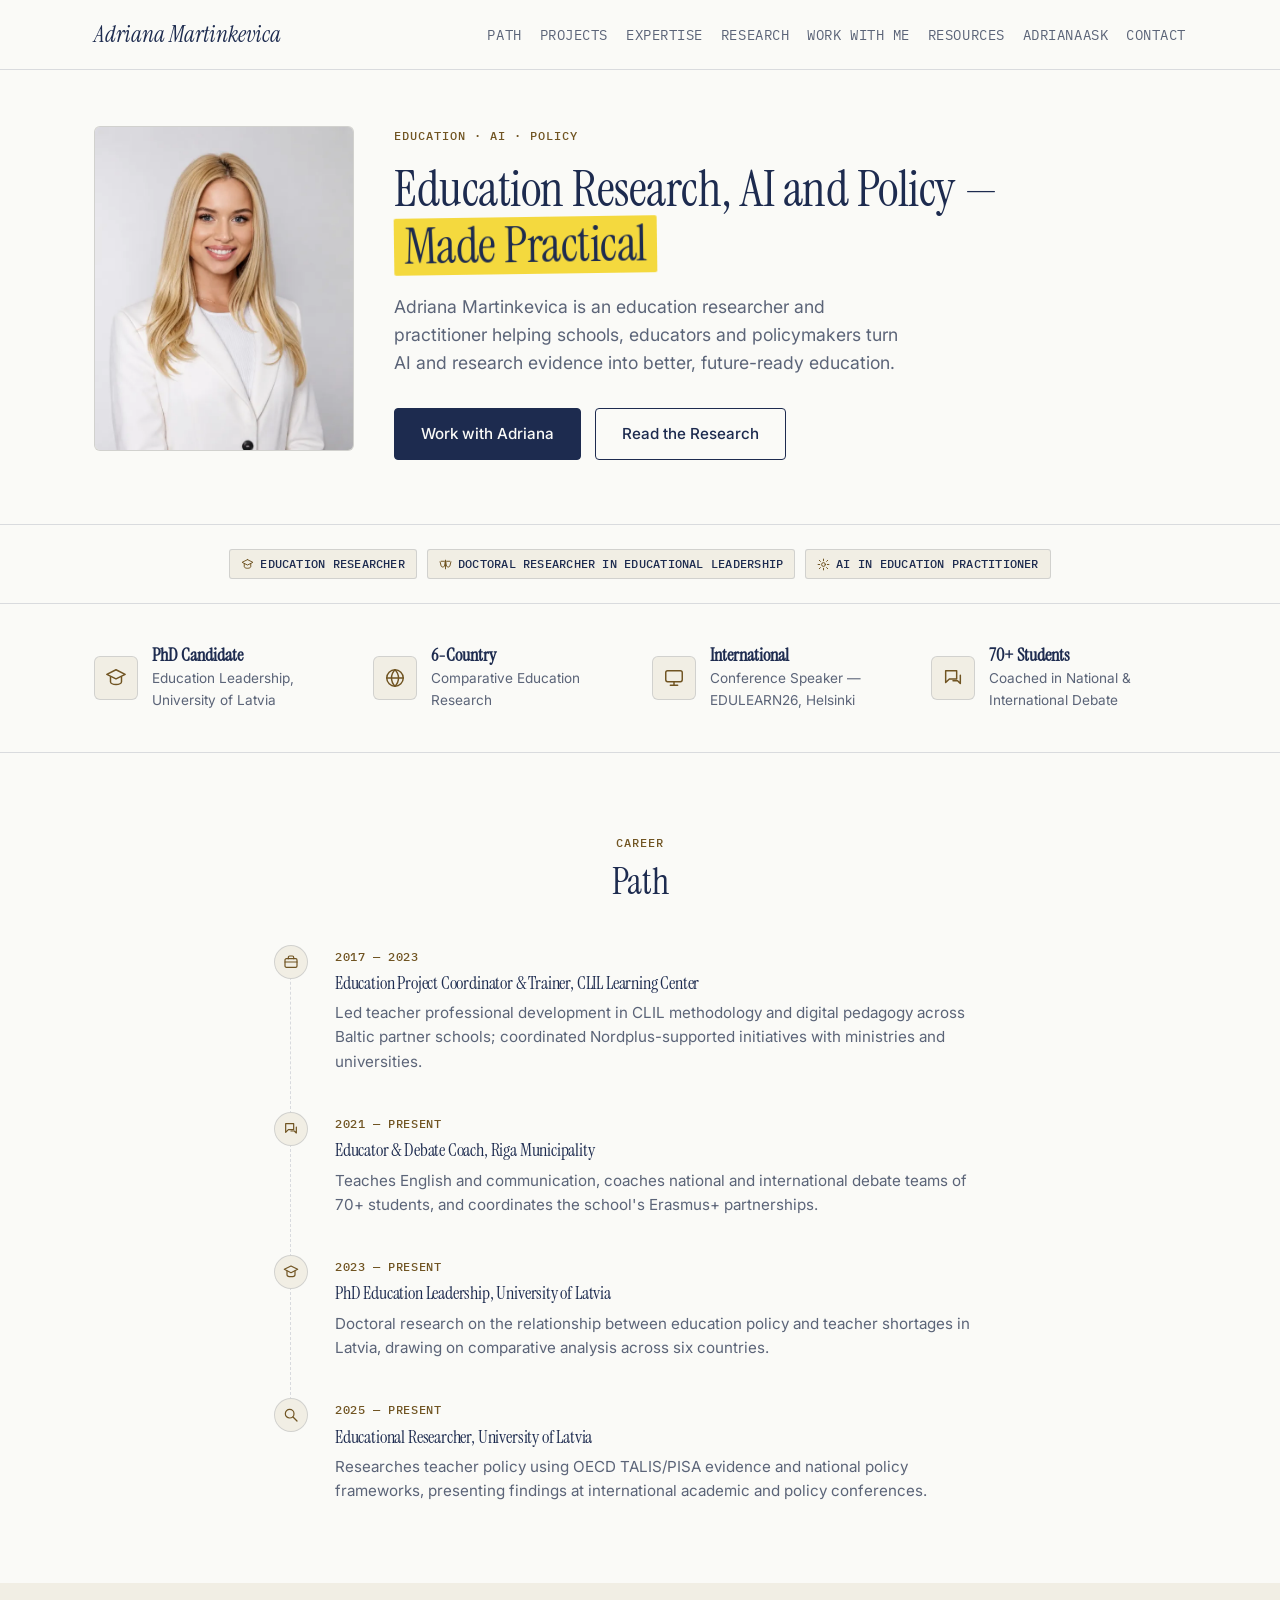
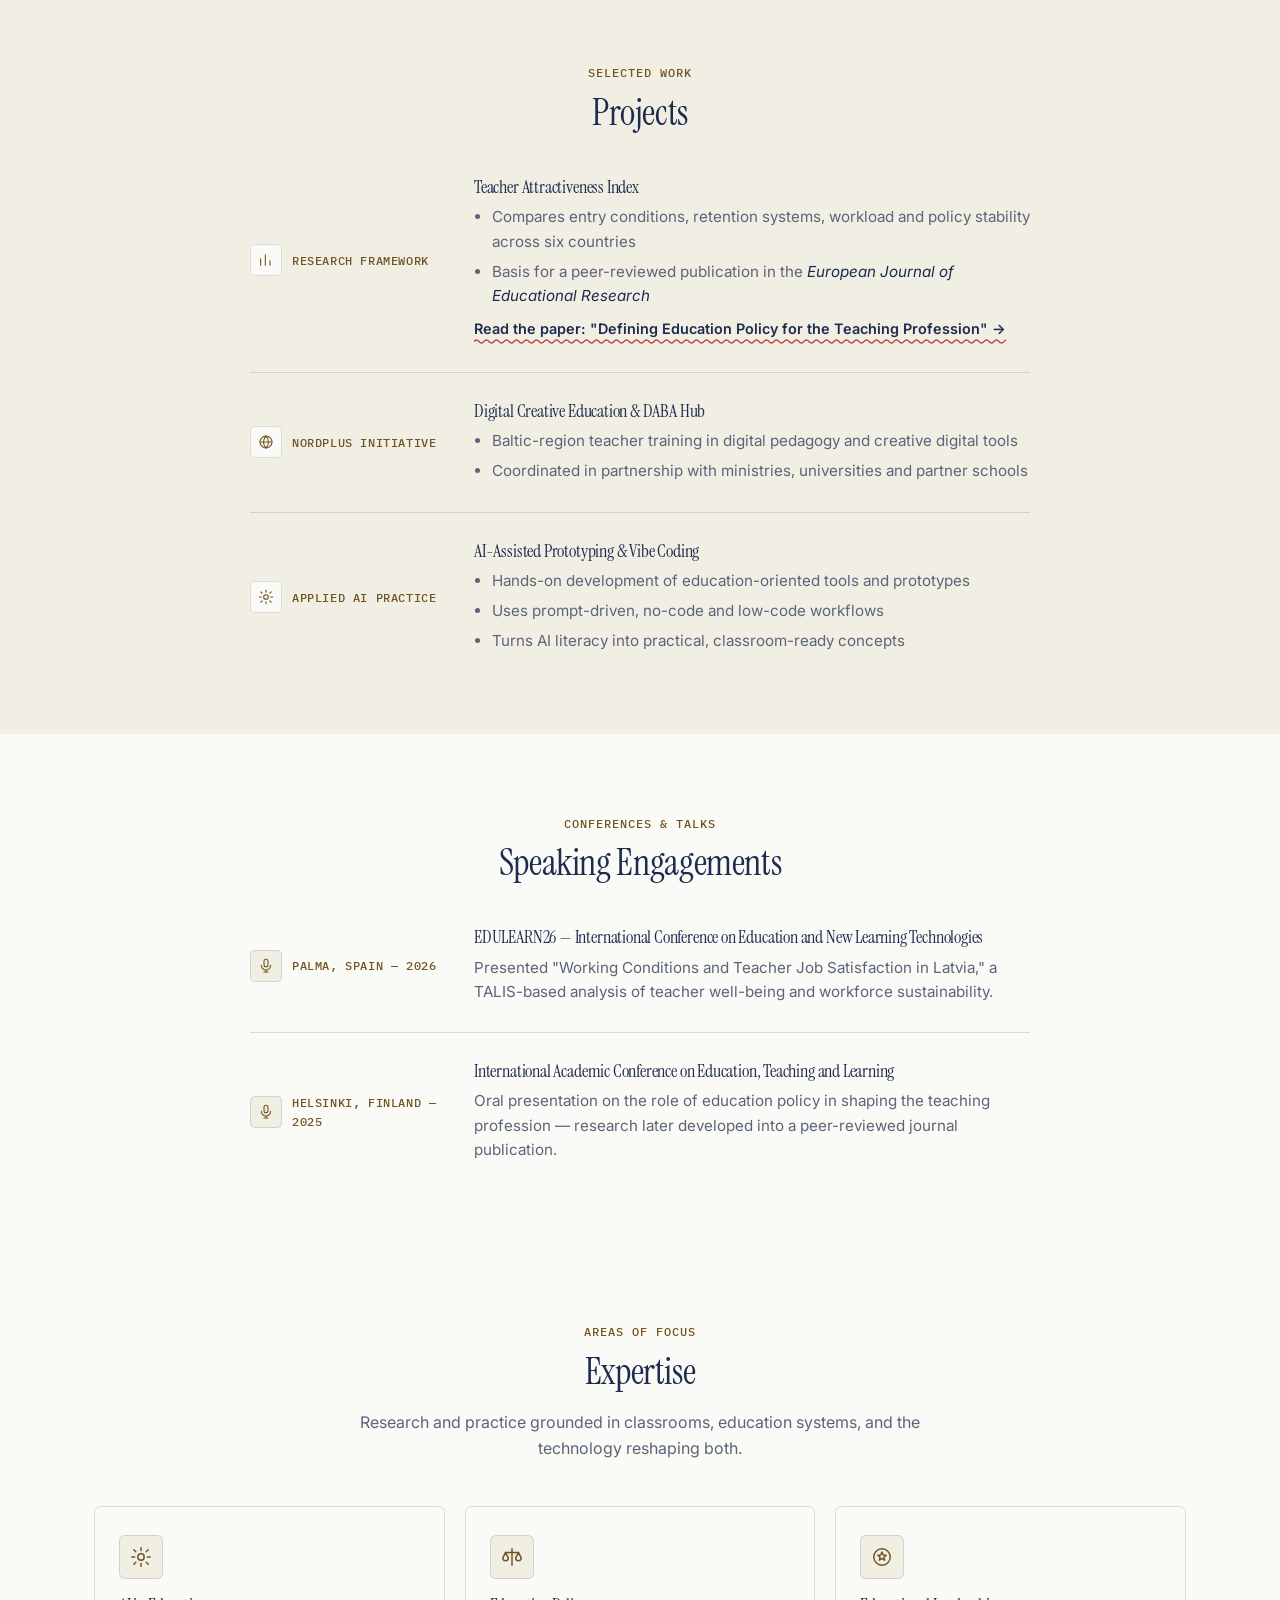
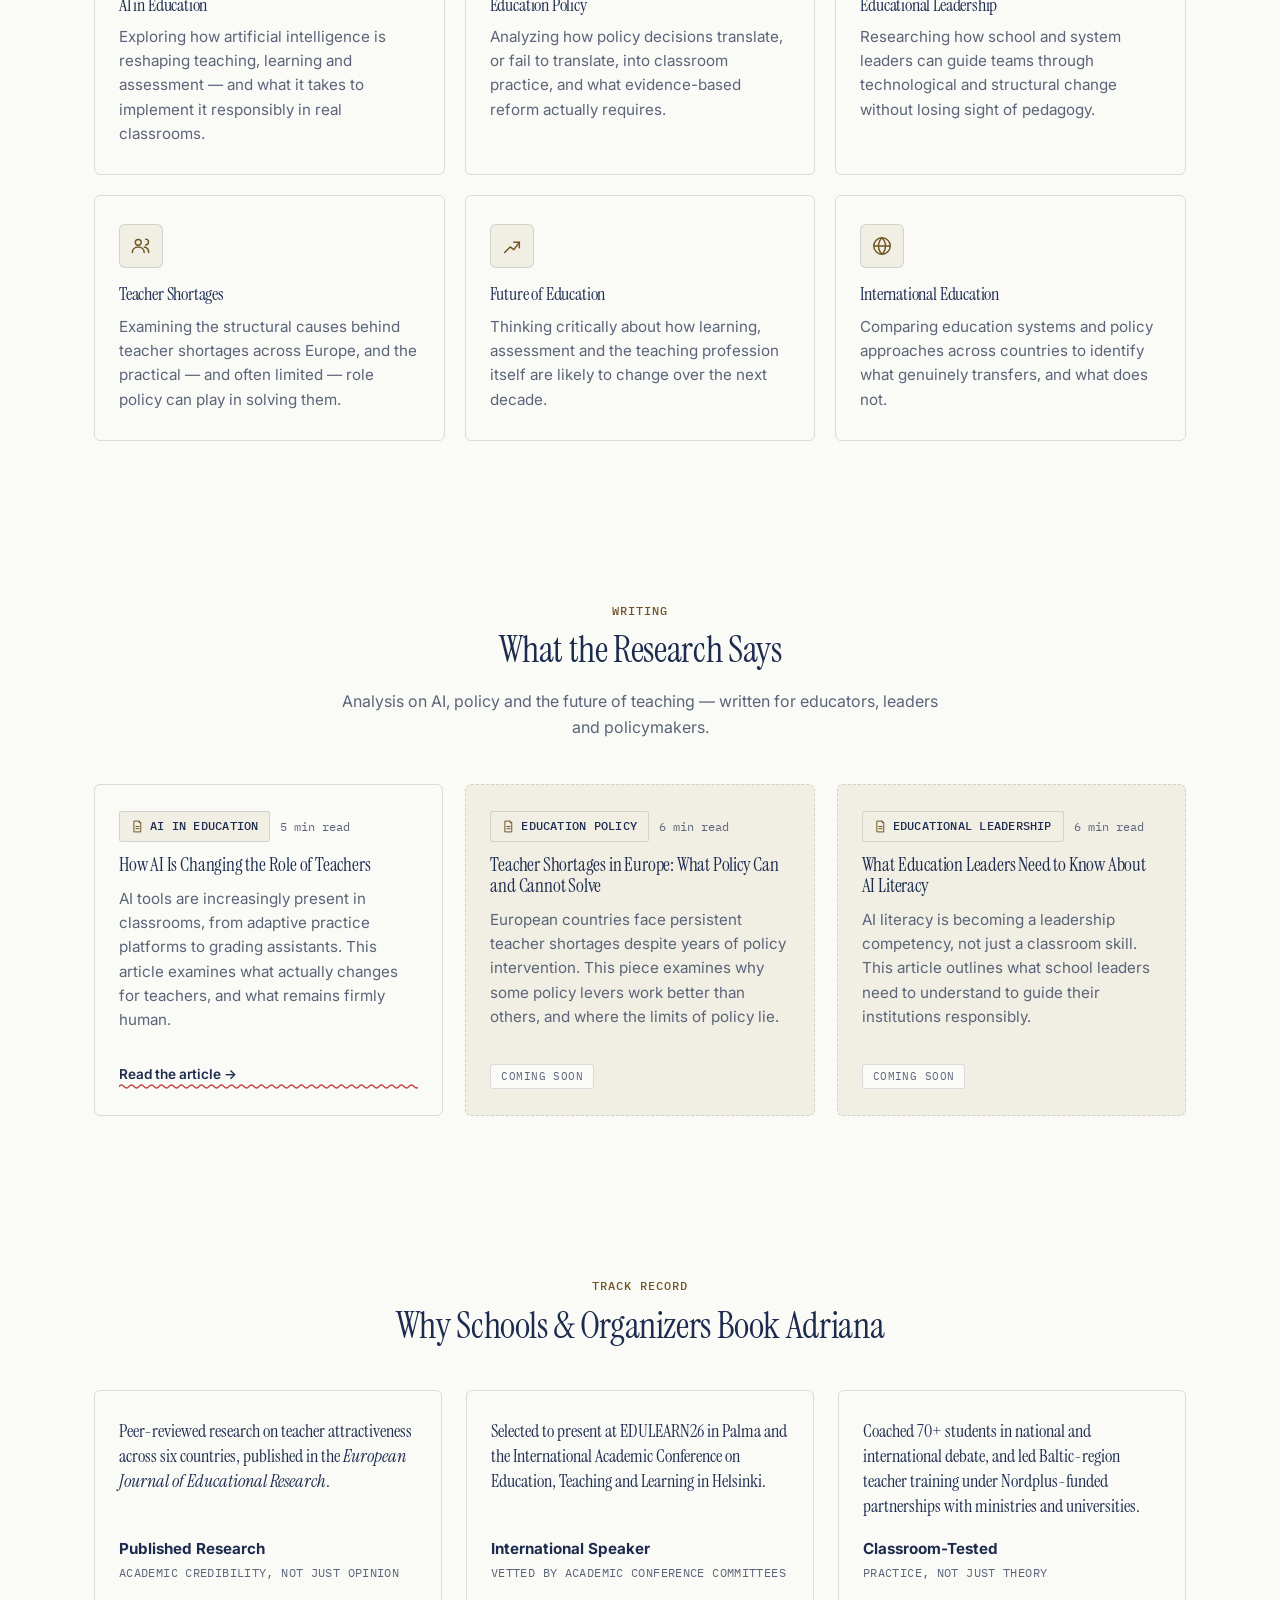
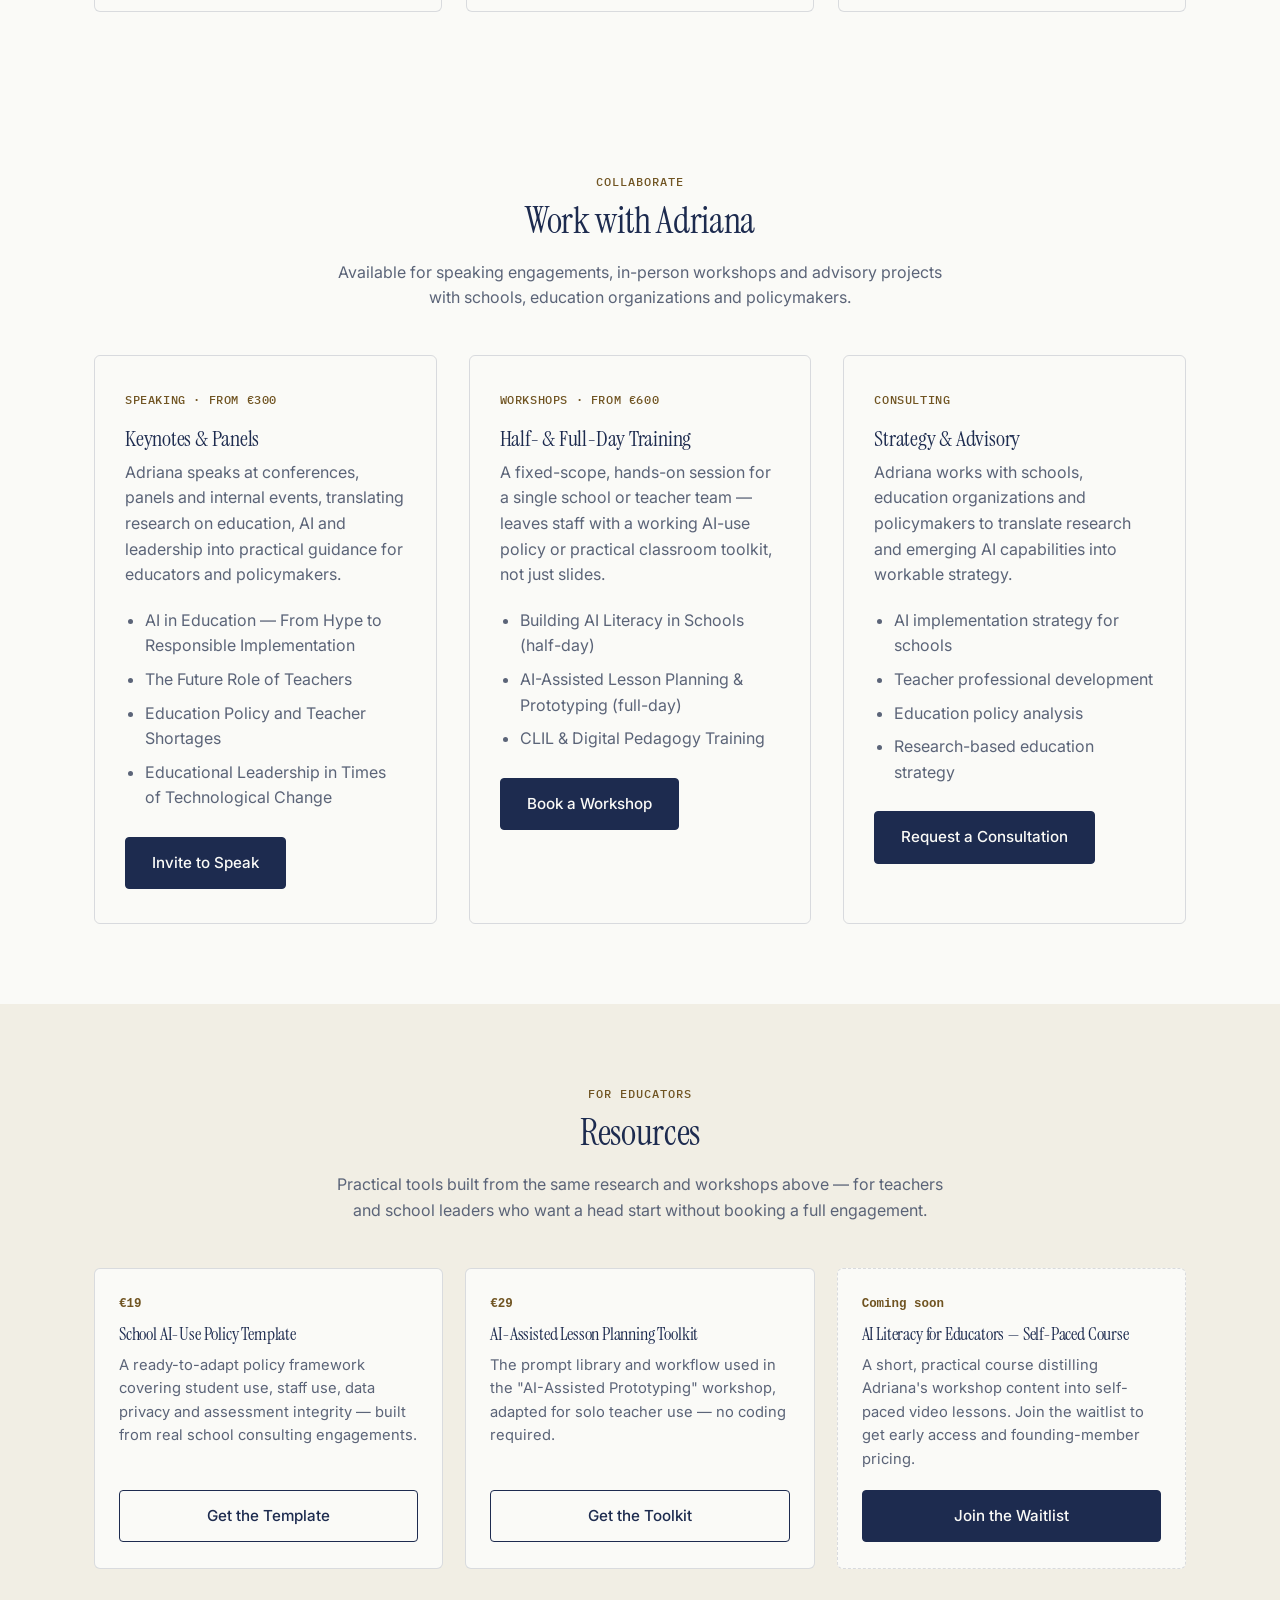
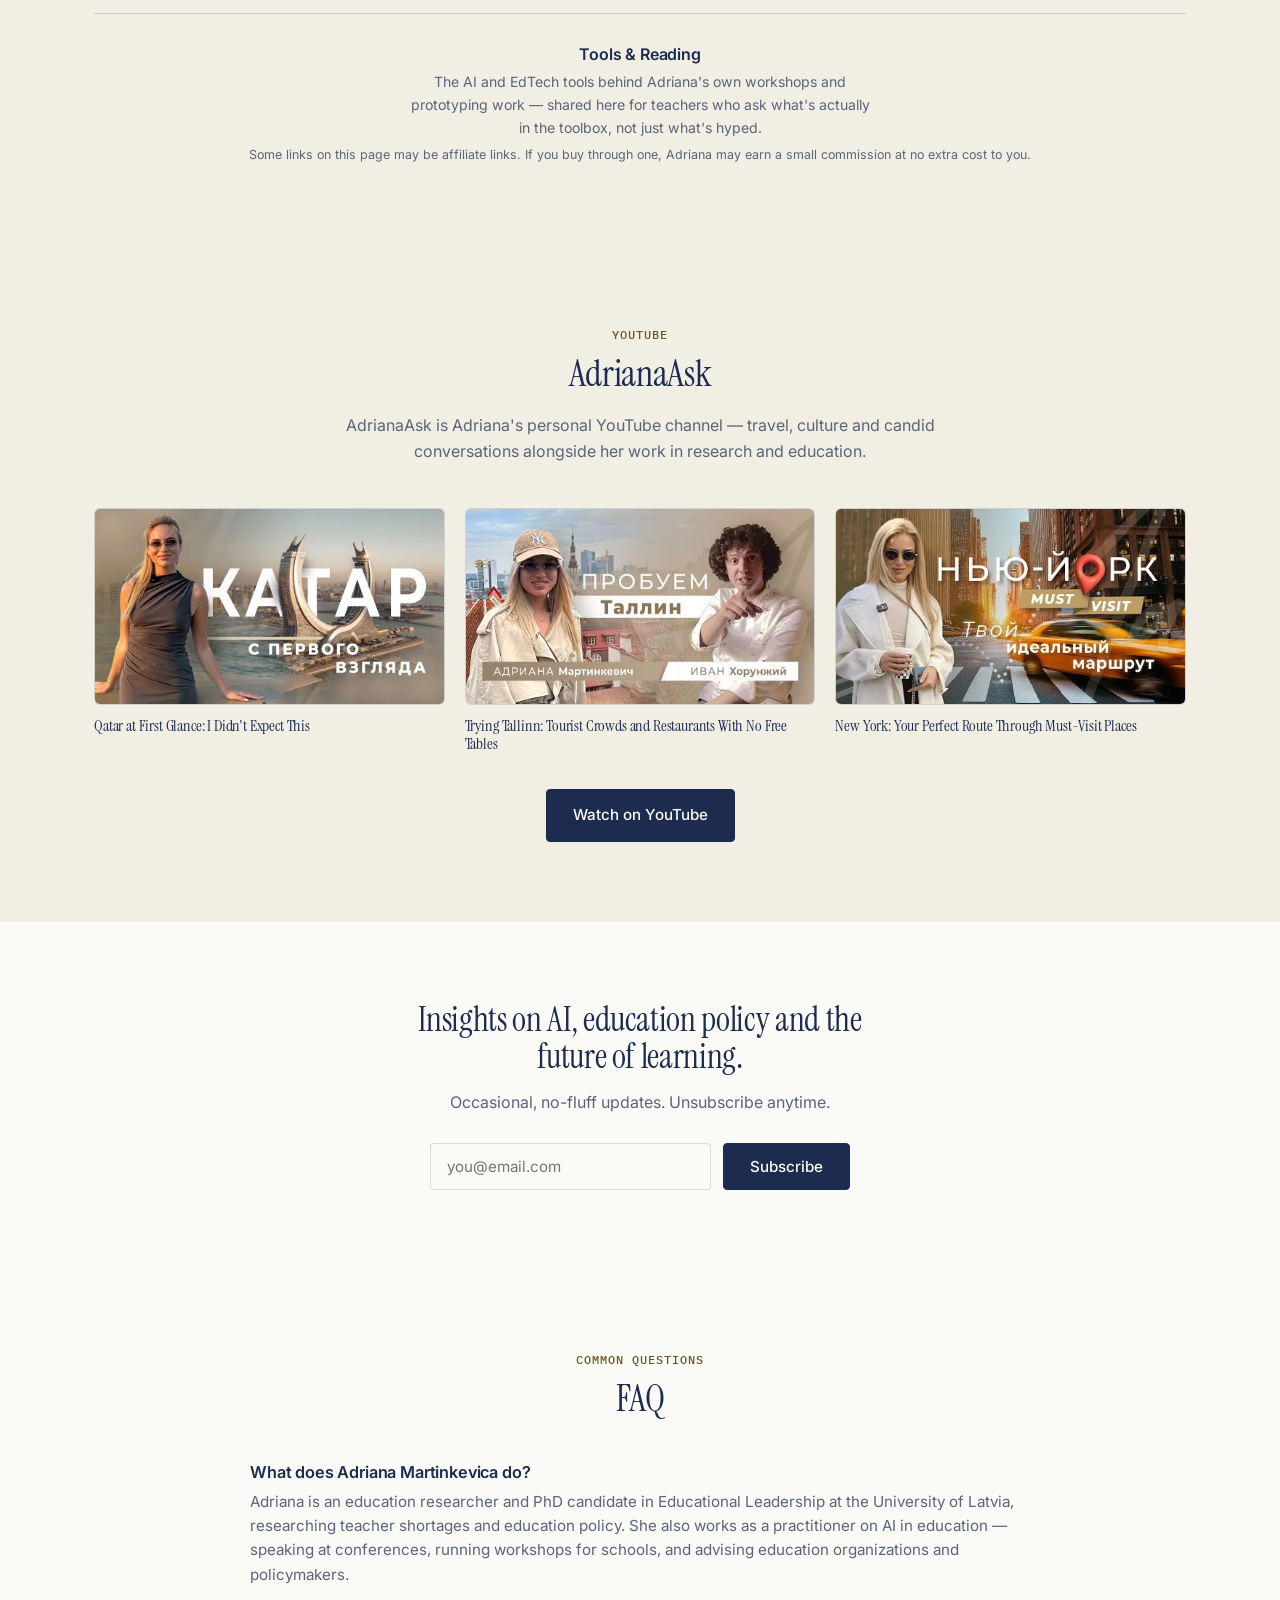
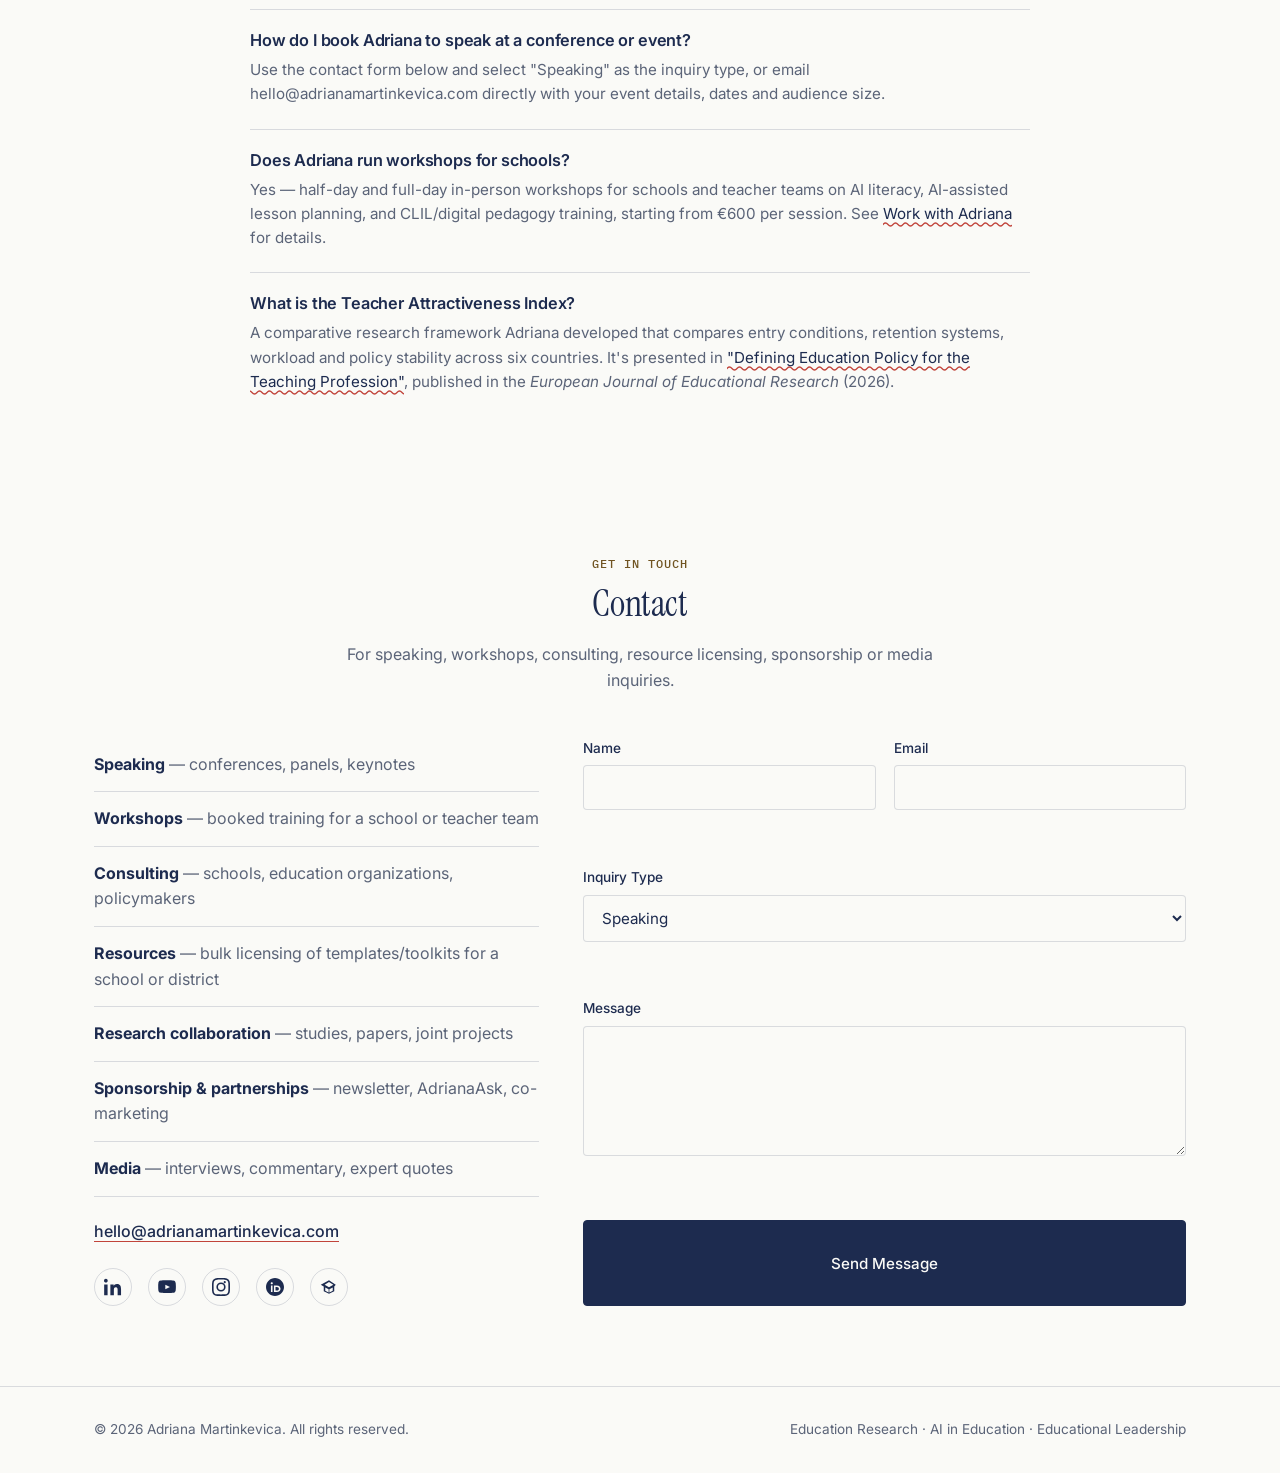
==== commit 3aefa1dc: "Add real ORCID iD and link the Teacher Attractiveness Index publication Verified the DOI against Cro" ====
--- a/index.html
+++ b/index.html
@@ -50,7 +50,7 @@
     "https://www.linkedin.com/in/REPLACE-WITH-LINKEDIN-HANDLE",
     "https://www.youtube.com/@AdrianaAsk",
     "https://www.instagram.com/REPLACE-WITH-INSTAGRAM-HANDLE",
-    "https://orcid.org/REPLACE-WITH-ORCID-ID",
+    "https://orcid.org/0009-0001-5967-8647",
     "https://scholar.google.com/REPLACE-WITH-SCHOLAR-PROFILE-ID"
   ],
   "knowsAbout": [
@@ -106,10 +106,38 @@
       "name": "What is the Teacher Attractiveness Index?",
       "acceptedAnswer": {
         "@type": "Answer",
-        "text": "The Teacher Attractiveness Index is a comparative research framework developed by Adriana Martinkevica that compares entry conditions, retention systems, workload and policy stability across six countries. It forms the basis of a peer-reviewed publication in the European Journal of Educational Research."
+        "text": "The Teacher Attractiveness Index is a comparative research framework developed by Adriana Martinkevica that compares entry conditions, retention systems, workload and policy stability across six countries. It is presented in the peer-reviewed article 'Defining Education Policy for the Teaching Profession: A Six-Country Comparative Study Using the Teacher Attractiveness Index,' published in the European Journal of Educational Research (2026)."
       }
     }
   ]
+}
+</script>
+<script type="application/ld+json">
+{
+  "@context": "https://schema.org",
+  "@type": "ScholarlyArticle",
+  "headline": "Defining Education Policy for the Teaching Profession: A Six-Country Comparative Study Using the Teacher Attractiveness Index",
+  "author": {
+    "@type": "Person",
+    "name": "Adriana Martinkevica",
+    "url": "https://www.adrianamartinkevica.com/",
+    "sameAs": "https://orcid.org/0009-0001-5967-8647"
+  },
+  "isPartOf": {
+    "@type": "PublicationIssue",
+    "issueNumber": "2",
+    "volumeNumber": "15",
+    "isPartOf": {
+      "@type": "Periodical",
+      "name": "European Journal of Educational Research"
+    }
+  },
+  "datePublished": "2026-01-21",
+  "pageStart": "531",
+  "pageEnd": "548",
+  "identifier": "10.12973/eu-jer.15.2.531",
+  "url": "https://doi.org/10.12973/eu-jer.15.2.531",
+  "sameAs": "https://doi.org/10.12973/eu-jer.15.2.531"
 }
 </script>
 <!-- Google tag (gtag.js) -->
@@ -281,9 +309,7 @@
               <li>Compares entry conditions, retention systems, workload and policy stability across six countries</li>
               <li>Basis for a peer-reviewed publication in the <em>European Journal of Educational Research</em></li>
             </ul>
-            <!-- Once the DOI/publisher URL is available, replace this span with:
-                 <a class="project-link squiggle" href="REPLACE-WITH-DOI-URL">Read the paper →</a> -->
-            <span class="project-link">Publication details available on request</span>
+            <a class="project-link squiggle" href="https://doi.org/10.12973/eu-jer.15.2.531" target="_blank" rel="noopener">Read the paper: "Defining Education Policy for the Teaching Profession" →</a>
           </div>
         </div>
         <div class="project-row reveal">
@@ -623,7 +649,7 @@
         </div>
         <div class="faq-item reveal">
           <h3>What is the Teacher Attractiveness Index?</h3>
-          <p>A comparative research framework Adriana developed that compares entry conditions, retention systems, workload and policy stability across six countries. It forms the basis of a peer-reviewed publication in the <em>European Journal of Educational Research</em>.</p>
+          <p>A comparative research framework Adriana developed that compares entry conditions, retention systems, workload and policy stability across six countries. It's presented in <a class="squiggle" href="https://doi.org/10.12973/eu-jer.15.2.531" target="_blank" rel="noopener">"Defining Education Policy for the Teaching Profession"</a>, published in the <em>European Journal of Educational Research</em> (2026).</p>
         </div>
       </div>
     </div>
@@ -664,7 +690,7 @@
               <svg viewBox="0 0 24 24"><path d="M12 2.16c3.2 0 3.58.01 4.85.07 3.25.15 4.77 1.69 4.92 4.92.06 1.27.07 1.65.07 4.85s-.01 3.58-.07 4.85c-.15 3.23-1.66 4.77-4.92 4.92-1.27.06-1.64.07-4.85.07s-3.58-.01-4.85-.07c-3.26-.15-4.77-1.7-4.92-4.92-.06-1.27-.07-1.65-.07-4.85s.02-3.58.07-4.85C2.38 3.9 3.9 2.38 7.15 2.23c1.27-.05 1.65-.07 4.85-.07zM12 0C8.74 0 8.33.01 7.05.07c-4.35.2-6.78 2.62-6.98 6.98C.01 8.33 0 8.74 0 12s.01 3.67.07 4.95c.2 4.36 2.62 6.78 6.98 6.98 1.28.06 1.69.07 4.95.07s3.67-.01 4.95-.07c4.35-.2 6.78-2.62 6.98-6.98.06-1.28.07-1.69.07-4.95s-.01-3.67-.07-4.95c-.2-4.35-2.62-6.78-6.98-6.98C15.67.01 15.26 0 12 0zm0 5.84A6.16 6.16 0 1 0 18.16 12 6.16 6.16 0 0 0 12 5.84zm0 10.16A4 4 0 1 1 16 12a4 4 0 0 1-4 4zm6.41-10.4a1.44 1.44 0 1 1-1.44-1.44 1.44 1.44 0 0 1 1.44 1.44z"/></svg>
             </a>
             <!-- Academic profiles: replace with real ORCID iD and Google Scholar profile URLs -->
-            <a href="https://orcid.org/REPLACE-WITH-ORCID-ID" aria-label="ORCID profile">
+            <a href="https://orcid.org/0009-0001-5967-8647" aria-label="ORCID profile">
               <svg viewBox="0 0 24 24"><path d="M12 0C5.4 0 0 5.4 0 12s5.4 12 12 12 12-5.4 12-12S18.6 0 12 0zM7.7 5.6c.8 0 1.4.6 1.4 1.4s-.6 1.4-1.4 1.4-1.4-.6-1.4-1.4.6-1.4 1.4-1.4zM6.6 9.9h2.1v8.6H6.6V9.9zm4 0h3.7c3.5 0 5.1 2.5 5.1 4.3 0 2-1.6 4.3-5.1 4.3h-3.7V9.9zm2.1 1.9v4.9h1.5c2.2 0 3-1.2 3-2.4s-.8-2.4-3-2.4h-1.5z"/></svg>
             </a>
             <a href="https://scholar.google.com/REPLACE-WITH-SCHOLAR-PROFILE-ID" aria-label="Google Scholar profile">
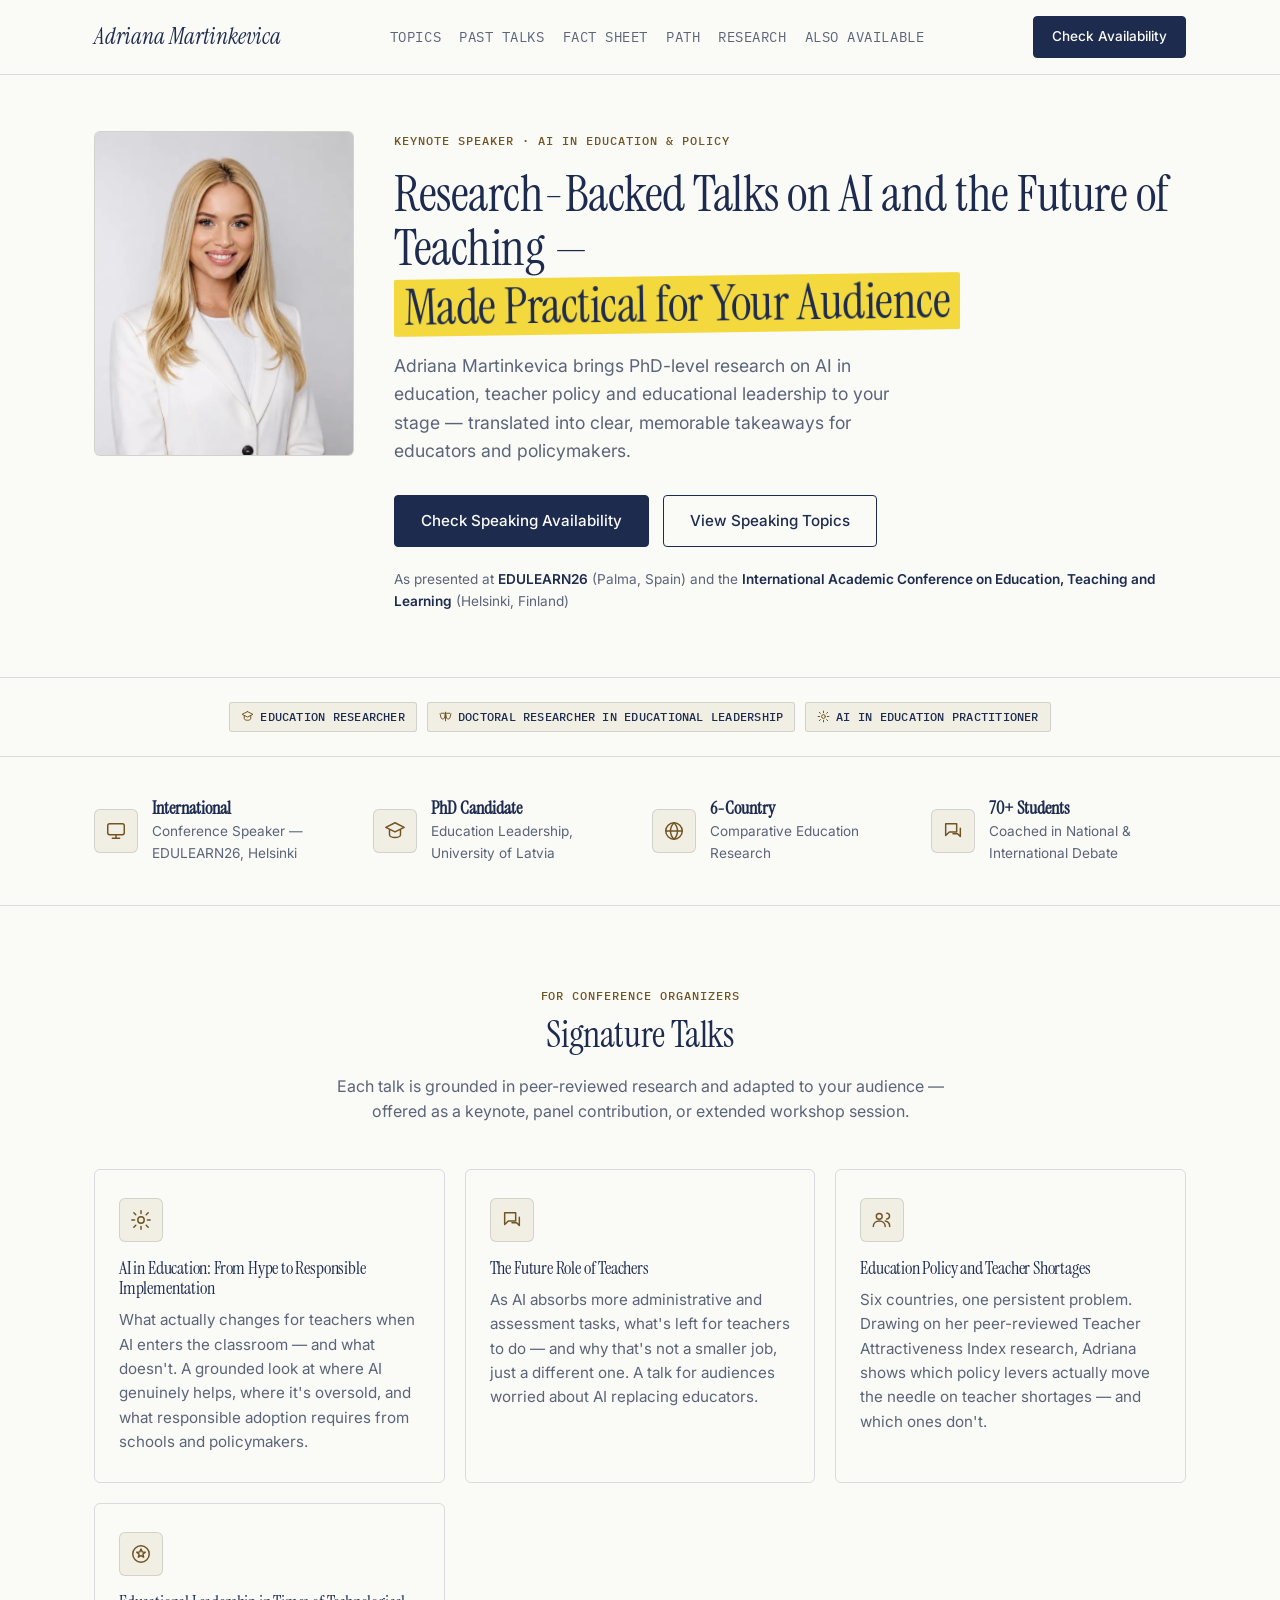
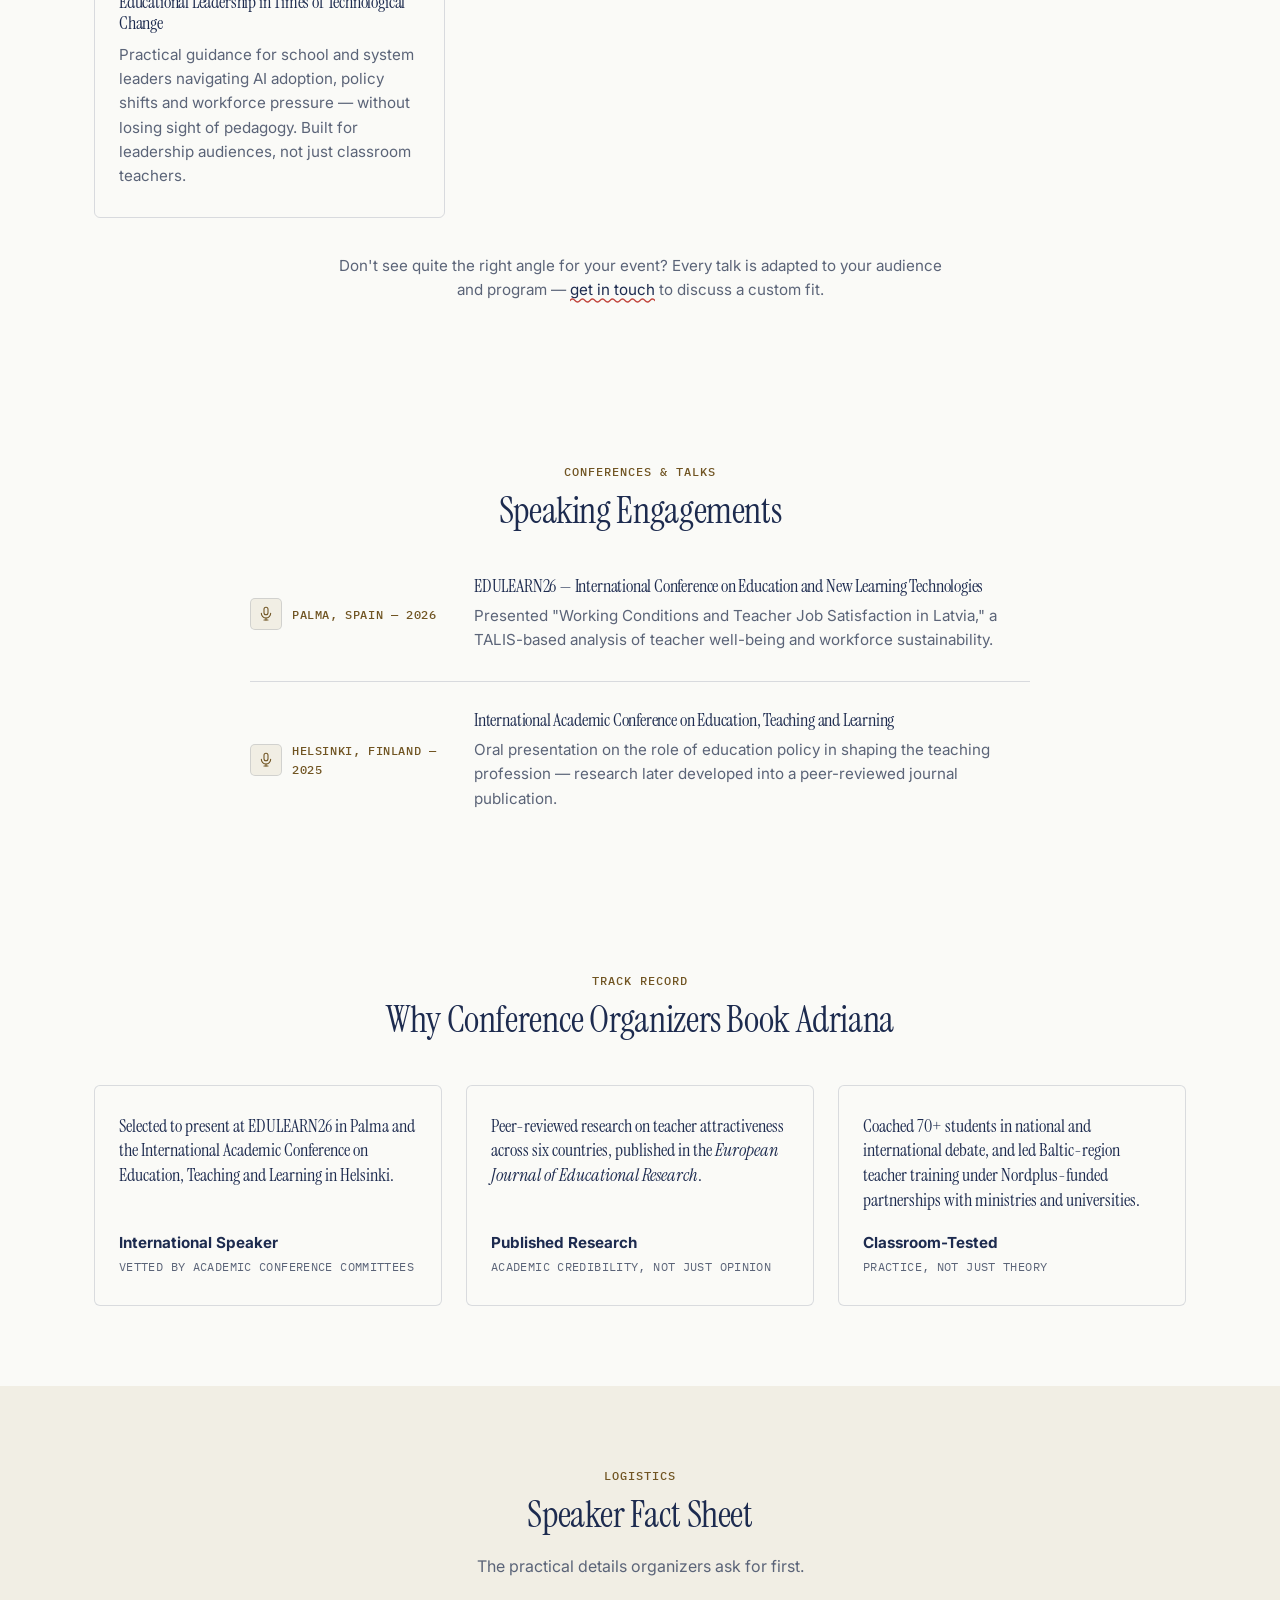
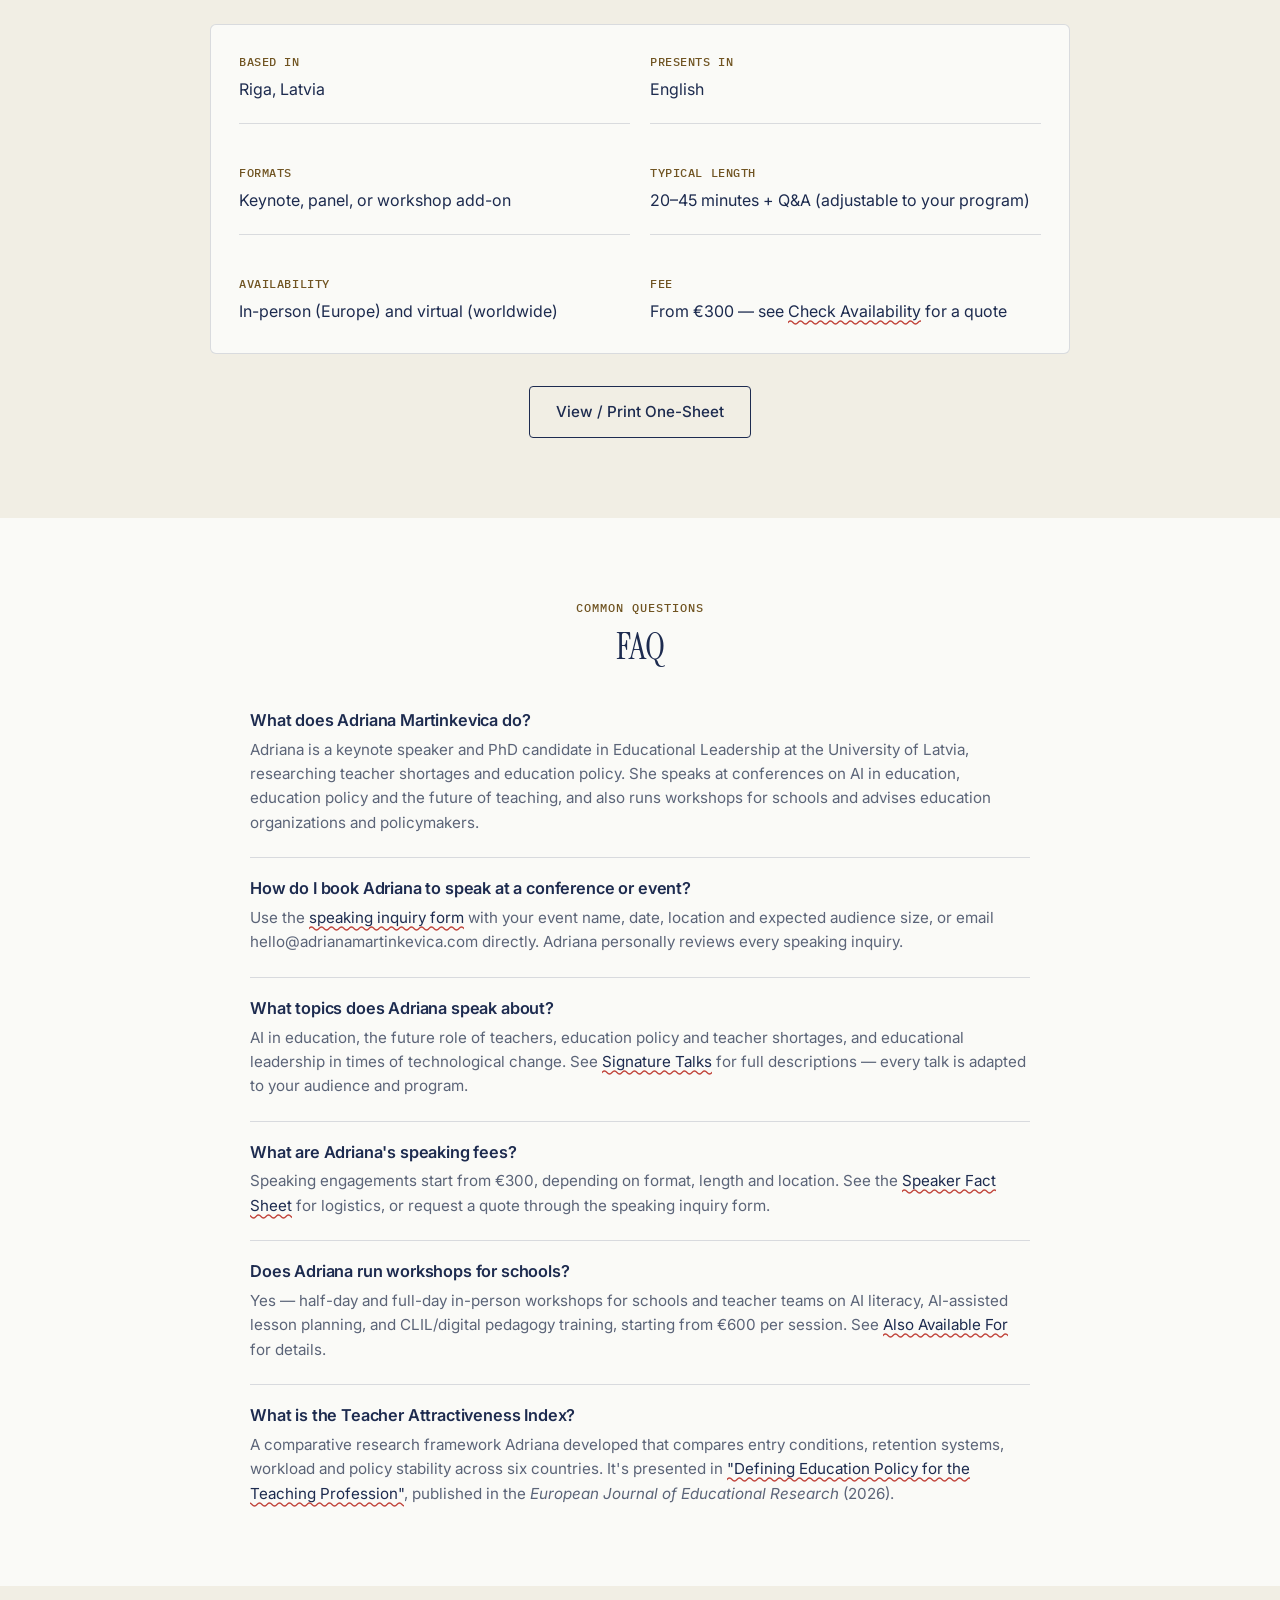
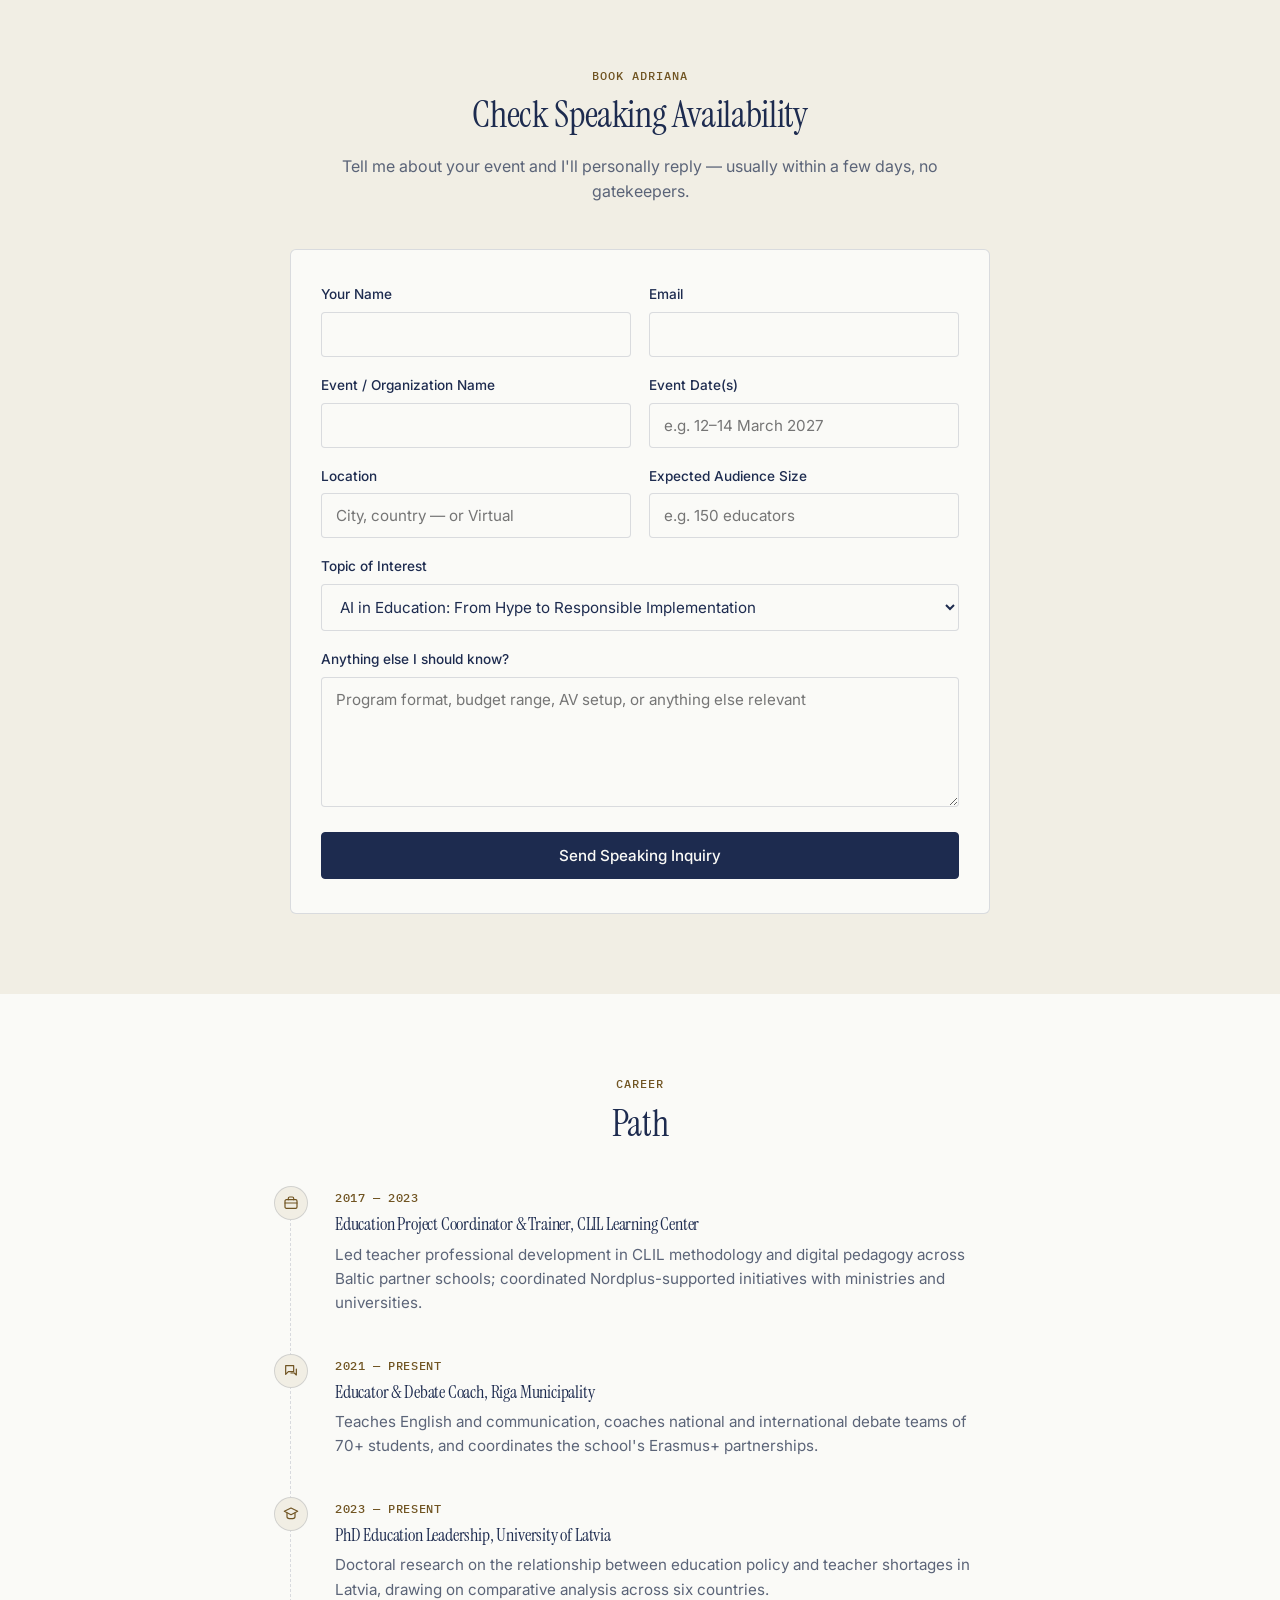
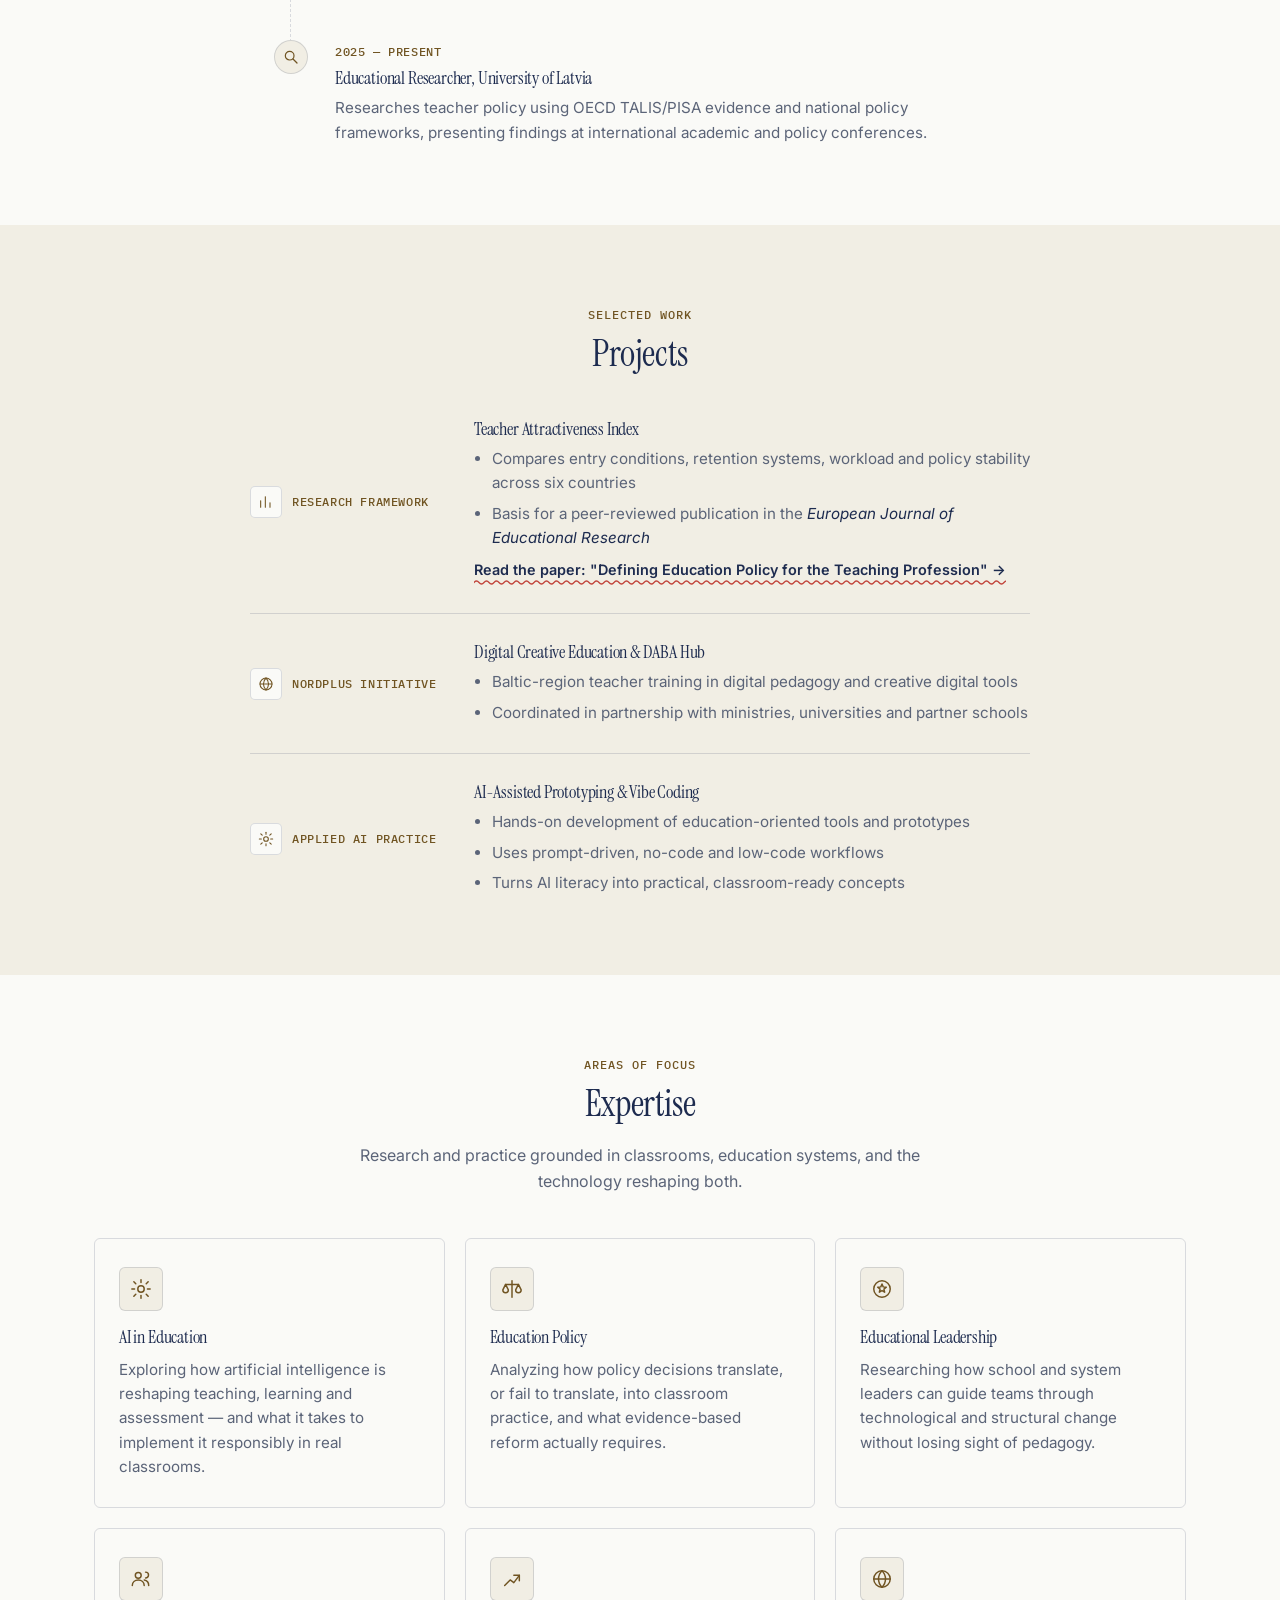
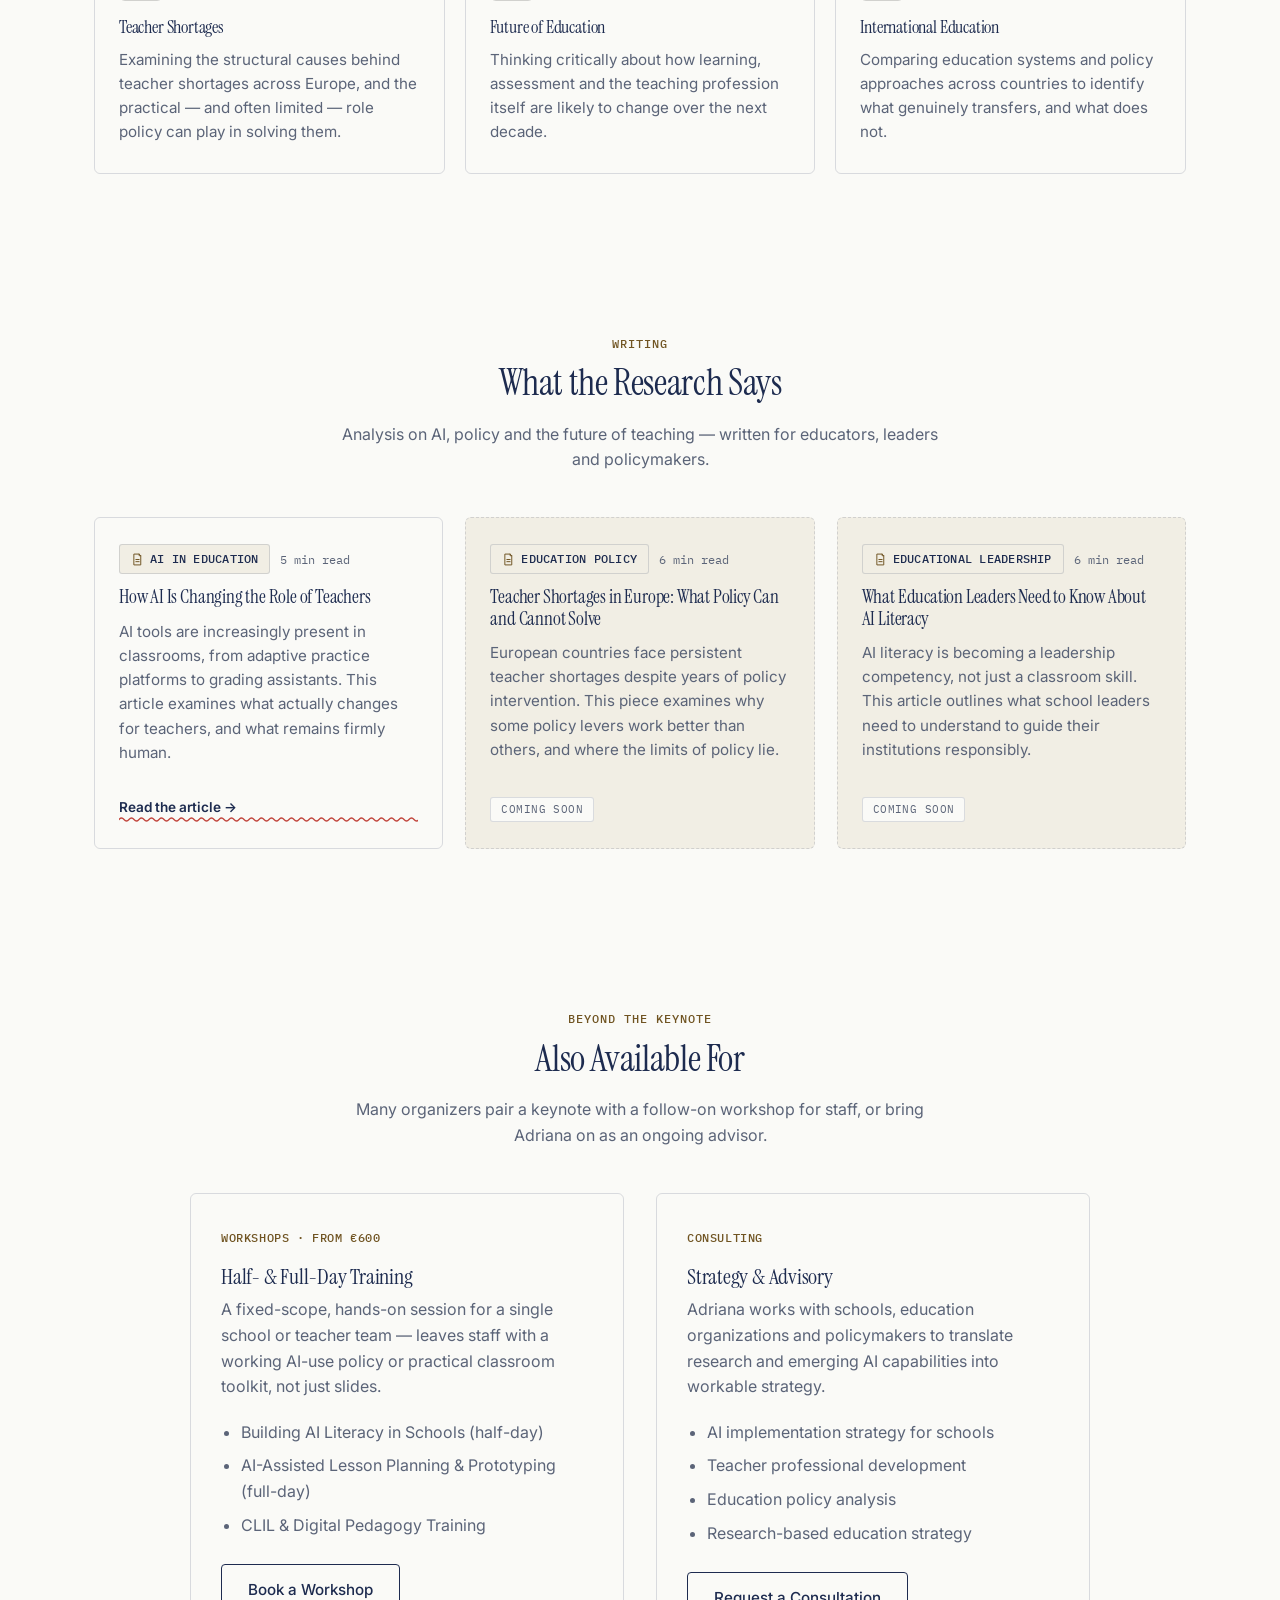
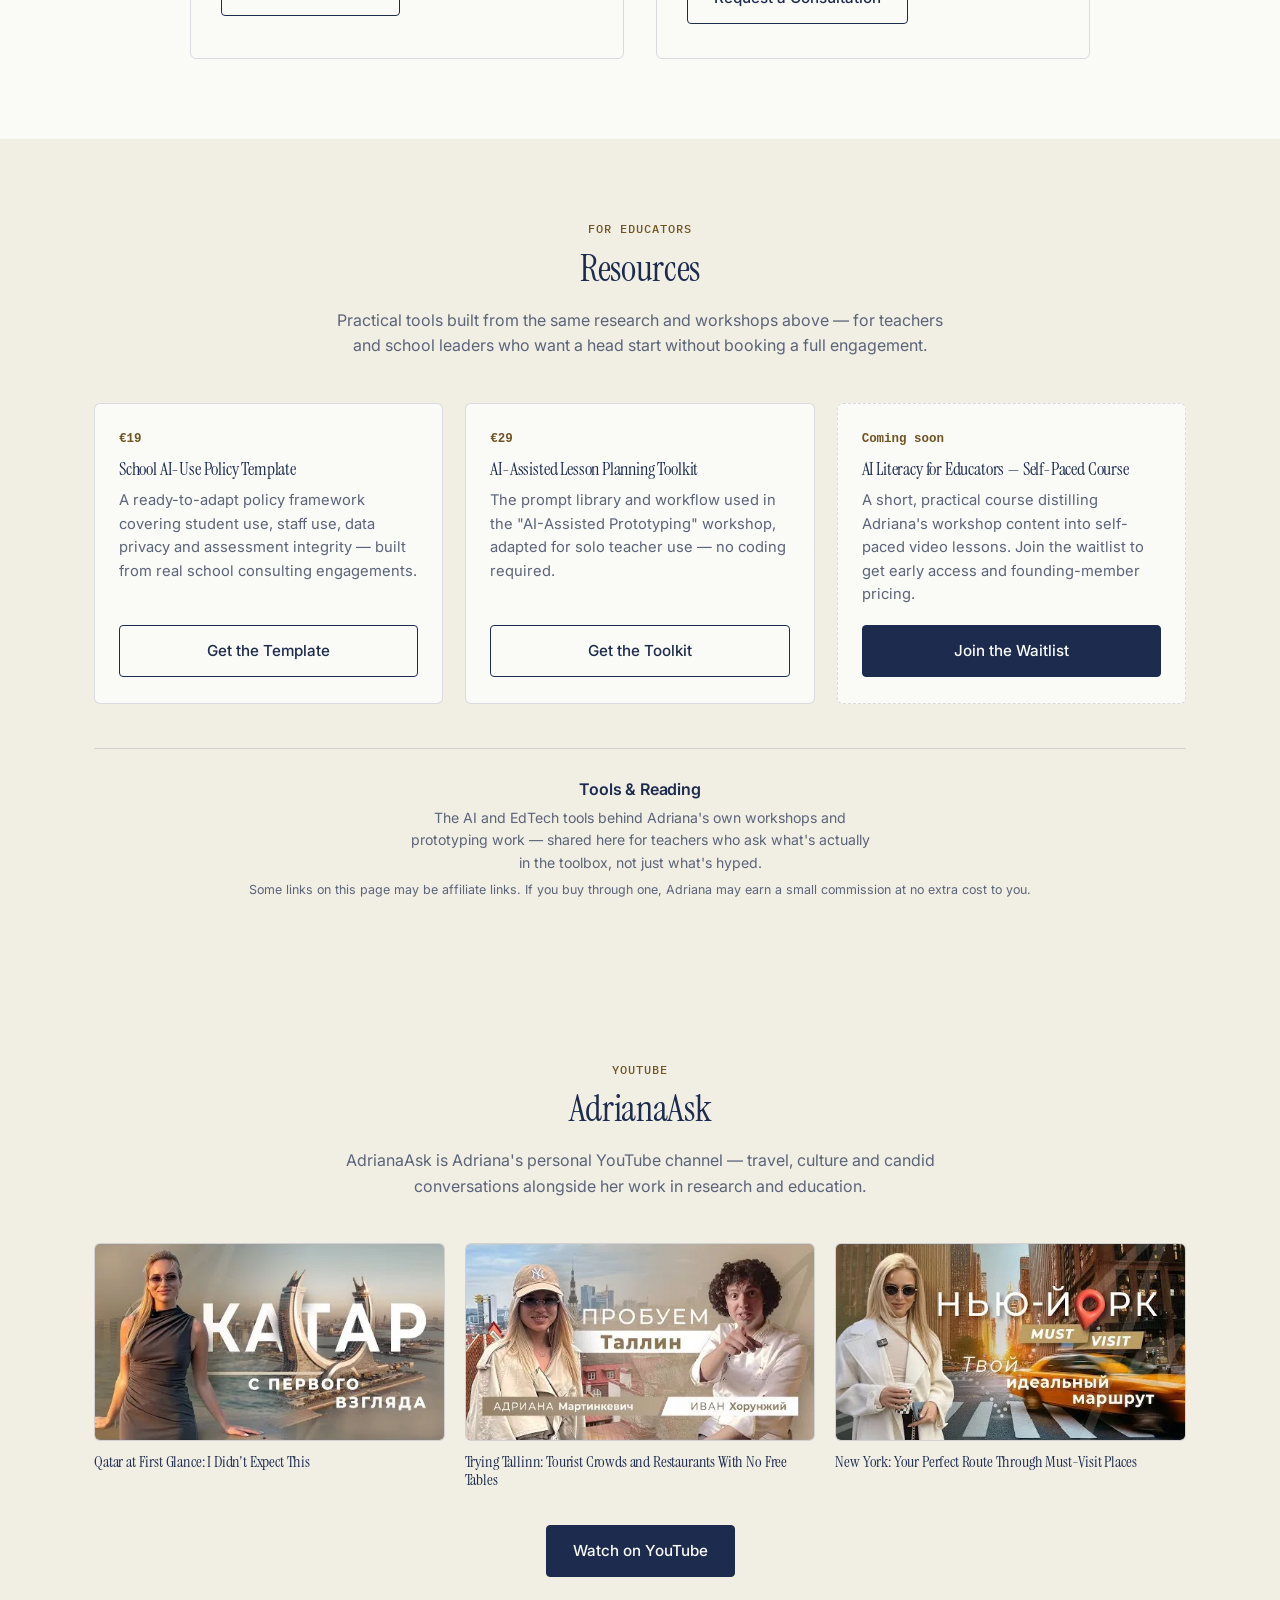
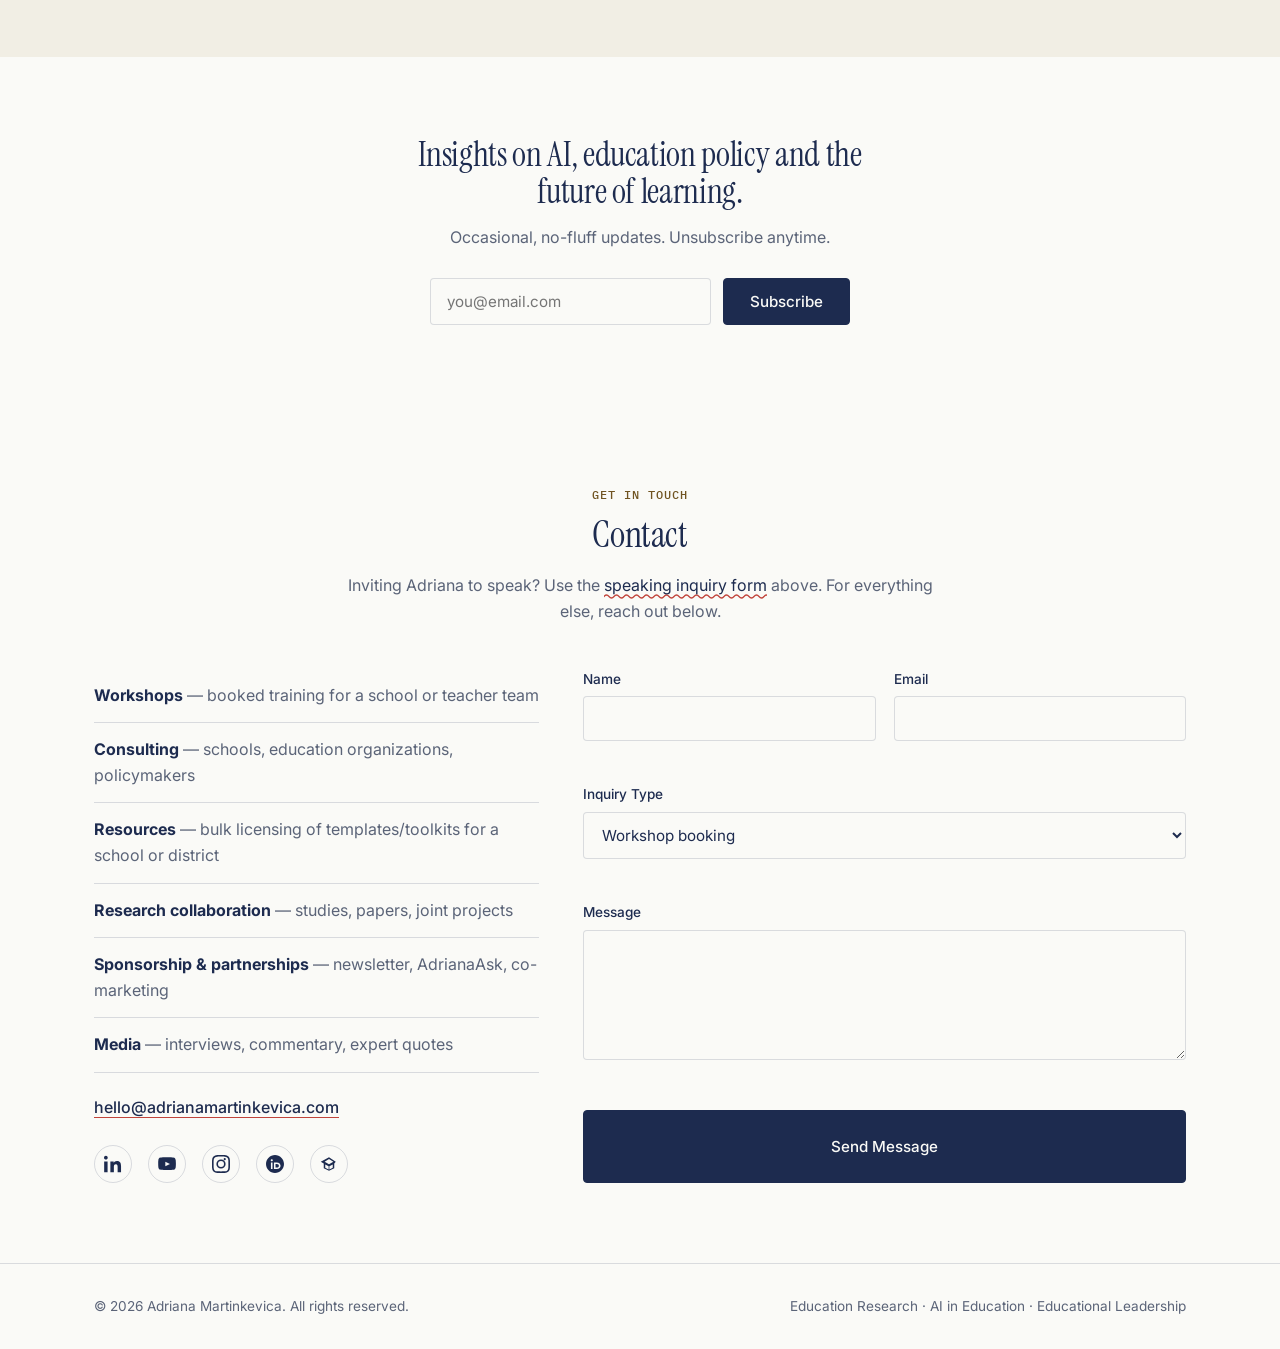
==== commit 95cf8e40: "Redesign homepage around keynote-speaking conversion for conference organizers Reorders and rebuilds" ====
--- a/index.html
+++ b/index.html
@@ -3,23 +3,23 @@
 <head>
 <meta charset="UTF-8">
 <meta name="viewport" content="width=device-width, initial-scale=1.0">
-<title>Adriana Martinkevica — Education Research, AI &amp; Policy Made Practical</title>
-<meta name="description" content="Adriana Martinkevica is an education researcher, doctoral researcher in educational leadership, and AI in education practitioner helping schools, educators and policymakers turn research into practical, future-ready education.">
+<title>Adriana Martinkevica — Keynote Speaker on AI in Education &amp; Policy</title>
+<meta name="description" content="Adriana Martinkevica is a PhD researcher and keynote speaker who brings peer-reviewed research on AI in education, teacher policy and educational leadership to conferences and events, translated into practical takeaways for educators and policymakers.">
 <link rel="canonical" href="https://www.adrianamartinkevica.com/">
 <meta name="theme-color" content="#1d2b4f">
 
 <!-- Open Graph -->
-<meta property="og:type" content="website">
-<meta property="og:title" content="Adriana Martinkevica — Education Research, AI &amp; Policy Made Practical">
-<meta property="og:description" content="Education researcher and practitioner helping schools, educators and policymakers turn AI and research evidence into better, future-ready education.">
+<meta property="og:type" content="profile">
+<meta property="og:title" content="Adriana Martinkevica — Keynote Speaker on AI in Education &amp; Policy">
+<meta property="og:description" content="PhD researcher and keynote speaker bringing peer-reviewed research on AI in education, teacher policy and educational leadership to your stage.">
 <meta property="og:image" content="https://www.adrianamartinkevica.com/assets/adriana-portrait.jpg">
 <meta property="og:url" content="https://www.adrianamartinkevica.com/">
 <meta property="og:locale" content="en_US">
 
 <!-- Twitter Card -->
 <meta name="twitter:card" content="summary_large_image">
-<meta name="twitter:title" content="Adriana Martinkevica — Education Research, AI &amp; Policy Made Practical">
-<meta name="twitter:description" content="Education researcher and practitioner helping schools, educators and policymakers turn AI and research evidence into better, future-ready education.">
+<meta name="twitter:title" content="Adriana Martinkevica — Keynote Speaker on AI in Education &amp; Policy">
+<meta name="twitter:description" content="PhD researcher and keynote speaker bringing peer-reviewed research on AI in education, teacher policy and educational leadership to your stage.">
 <meta name="twitter:image" content="https://www.adrianamartinkevica.com/assets/adriana-portrait.jpg">
 
 <link rel="icon" type="image/svg+xml" href="assets/favicon.svg">
@@ -38,8 +38,8 @@
   "@context": "https://schema.org",
   "@type": "Person",
   "name": "Adriana Martinkevica",
-  "jobTitle": "Education Researcher, Doctoral Researcher in Educational Leadership",
-  "description": "Education researcher and practitioner working on AI in education, education policy, educational leadership and the future of teaching.",
+  "jobTitle": "Keynote Speaker & Education Researcher, Doctoral Researcher in Educational Leadership",
+  "description": "Keynote speaker and PhD researcher bringing peer-reviewed research on AI in education, education policy, educational leadership and the future of teaching to conferences and events.",
   "url": "https://www.adrianamartinkevica.com/",
   "image": "https://www.adrianamartinkevica.com/assets/adriana-portrait.jpg",
   "worksFor": [
@@ -82,7 +82,7 @@
       "name": "What does Adriana Martinkevica do?",
       "acceptedAnswer": {
         "@type": "Answer",
-        "text": "Adriana Martinkevica is an education researcher and PhD candidate in Educational Leadership at the University of Latvia, researching teacher shortages and education policy. She also works as a practitioner on AI in education, speaking at conferences, running workshops for schools, and advising education organizations and policymakers."
+        "text": "Adriana Martinkevica is a keynote speaker and PhD candidate in Educational Leadership at the University of Latvia, researching teacher shortages and education policy. She speaks at conferences on AI in education, education policy and the future of teaching, and also runs workshops for schools and advises education organizations and policymakers."
       }
     },
     {
@@ -90,7 +90,23 @@
       "name": "How do I book Adriana Martinkevica to speak at a conference or event?",
       "acceptedAnswer": {
         "@type": "Answer",
-        "text": "Use the contact form on this site and select 'Speaking' as the inquiry type, or email hello@adrianamartinkevica.com directly with your event details, dates and audience size."
+        "text": "Use the speaking inquiry form on this site with your event name, date, location and expected audience size, or email hello@adrianamartinkevica.com directly. Adriana personally reviews every speaking inquiry."
+      }
+    },
+    {
+      "@type": "Question",
+      "name": "What topics does Adriana Martinkevica speak about?",
+      "acceptedAnswer": {
+        "@type": "Answer",
+        "text": "AI in education, the future role of teachers, education policy and teacher shortages, and educational leadership in times of technological change. Every talk is adapted to the organizer's audience and program."
+      }
+    },
+    {
+      "@type": "Question",
+      "name": "What are Adriana Martinkevica's speaking fees?",
+      "acceptedAnswer": {
+        "@type": "Answer",
+        "text": "Speaking engagements start from €300, depending on format, length and location. A specific quote is provided after a speaking inquiry with event details."
       }
     },
     {
@@ -158,26 +174,29 @@
   <nav class="nav">
     <a class="nav-logo" href="#top">Adriana Martinkevica</a>
     <ul class="nav-links">
+      <li><a href="#topics">Topics</a></li>
+      <li><a href="#speaking-history">Past Talks</a></li>
+      <li><a href="#fact-sheet">Fact Sheet</a></li>
       <li><a href="#path">Path</a></li>
-      <li><a href="#projects">Projects</a></li>
-      <li><a href="#expertise">Expertise</a></li>
       <li><a href="#articles">Research</a></li>
-      <li><a href="#work">Work with Me</a></li>
-      <li><a href="#resources">Resources</a></li>
-      <li><a href="#adrianaask">AdrianaAsk</a></li>
-      <li><a href="#contact">Contact</a></li>
+      <li><a href="#also-available">Also Available</a></li>
     </ul>
+    <a class="btn btn-primary nav-cta" href="#speaking-inquiry">Check Availability</a>
     <button class="nav-toggle" id="navToggle" aria-expanded="false" aria-controls="navMobilePanel">Menu</button>
   </nav>
   <div class="nav-mobile-panel" id="navMobilePanel">
+    <a href="#topics">Topics</a>
+    <a href="#speaking-history">Past Talks</a>
+    <a href="#fact-sheet">Fact Sheet</a>
     <a href="#path">Path</a>
     <a href="#projects">Projects</a>
     <a href="#expertise">Expertise</a>
     <a href="#articles">Research</a>
-    <a href="#work">Work with Me</a>
+    <a href="#also-available">Also Available</a>
     <a href="#resources">Resources</a>
     <a href="#adrianaask">AdrianaAsk</a>
     <a href="#contact">Contact</a>
+    <a class="nav-mobile-cta" href="#speaking-inquiry">Check Speaking Availability</a>
   </div>
 </header>
 
@@ -187,18 +206,19 @@
   <section class="hero" id="top">
     <div class="container">
       <div>
-        <div class="hero-eyebrow">Education &middot; AI &middot; Policy</div>
-        <h1>Education Research, AI and Policy —<br><mark class="hl">Made Practical</mark></h1>
-        <p class="hero-sub">Adriana Martinkevica is an education researcher and practitioner helping schools, educators and policymakers turn AI and research evidence into better, future-ready education.</p>
+        <div class="hero-eyebrow">Keynote Speaker &middot; AI in Education &amp; Policy</div>
+        <h1>Research-Backed Talks on AI and the Future of Teaching —<br><mark class="hl">Made Practical for Your Audience</mark></h1>
+        <p class="hero-sub">Adriana Martinkevica brings PhD-level research on AI in education, teacher policy and educational leadership to your stage — translated into clear, memorable takeaways for educators and policymakers.</p>
         <div class="hero-ctas">
-          <a class="btn btn-primary" href="#work">Work with Adriana</a>
-          <a class="btn btn-secondary" href="#articles">Read the Research</a>
-        </div>
+          <a class="btn btn-primary" href="#speaking-inquiry">Check Speaking Availability</a>
+          <a class="btn btn-secondary" href="#topics">View Speaking Topics</a>
+        </div>
+        <p class="hero-proof">As presented at <strong>EDULEARN26</strong> (Palma, Spain) and the <strong>International Academic Conference on Education, Teaching and Learning</strong> (Helsinki, Finland)</p>
       </div>
       <div class="hero-portrait">
         <picture>
           <source srcset="assets/adriana-portrait.webp" type="image/webp">
-          <img src="assets/adriana-portrait.jpg" alt="Portrait of Adriana Martinkevica, education researcher" width="600" height="750" fetchpriority="high" loading="eager">
+          <img src="assets/adriana-portrait.jpg" alt="Portrait of Adriana Martinkevica, keynote speaker and education researcher" width="600" height="750" fetchpriority="high" loading="eager">
         </picture>
       </div>
     </div>
@@ -223,6 +243,13 @@
     <div class="container">
       <div class="highlights-grid">
         <div class="highlight-tile reveal">
+          <div class="icon-tile"><svg viewBox="0 0 24 24"><rect x="3" y="4" width="18" height="12" rx="2"/><path d="M8 20h8"/><path d="M12 16v4"/></svg></div>
+          <div>
+            <div class="highlight-stat">International</div>
+            <div class="highlight-label">Conference Speaker — EDULEARN26, Helsinki</div>
+          </div>
+        </div>
+        <div class="highlight-tile reveal">
           <div class="icon-tile"><svg viewBox="0 0 24 24"><path d="M12 3 2 8l10 5 10-5-10-5z"/><path d="M6 10.5V16c0 1.5 2.5 3 6 3s6-1.5 6-3v-5.5"/></svg></div>
           <div>
             <div class="highlight-stat">PhD Candidate</div>
@@ -237,13 +264,6 @@
           </div>
         </div>
         <div class="highlight-tile reveal">
-          <div class="icon-tile"><svg viewBox="0 0 24 24"><rect x="3" y="4" width="18" height="12" rx="2"/><path d="M8 20h8"/><path d="M12 16v4"/></svg></div>
-          <div>
-            <div class="highlight-stat">International</div>
-            <div class="highlight-label">Conference Speaker — EDULEARN26, Helsinki</div>
-          </div>
-        </div>
-        <div class="highlight-tile reveal">
           <div class="icon-tile"><svg viewBox="0 0 24 24"><path d="M4 4h12v9H8l-4 4V4z"/><path d="M20 9v9l-3-3h-5"/></svg></div>
           <div>
             <div class="highlight-stat">70+ Students</div>
@@ -253,6 +273,236 @@
       </div>
     </div>
   </div>
+
+  <!-- ================= TOPICS / SIGNATURE TALKS ================= -->
+  <section id="topics">
+    <div class="container">
+      <div class="section-head reveal">
+        <div class="section-eyebrow">For Conference Organizers</div>
+        <h2>Signature Talks</h2>
+        <p>Each talk is grounded in peer-reviewed research and adapted to your audience — offered as a keynote, panel contribution, or extended workshop session.</p>
+      </div>
+      <div class="expertise-grid">
+        <div class="expertise-card reveal">
+          <div class="icon-tile"><svg viewBox="0 0 24 24"><path d="M12 2v3"/><path d="M12 19v3"/><path d="M4.2 4.2l2.1 2.1"/><path d="M17.7 17.7l2.1 2.1"/><path d="M2 12h3"/><path d="M19 12h3"/><path d="M4.2 19.8l2.1-2.1"/><path d="M17.7 6.3l2.1-2.1"/><circle cx="12" cy="12" r="3.5"/></svg></div>
+          <h3>AI in Education: From Hype to Responsible Implementation</h3>
+          <p>What actually changes for teachers when AI enters the classroom — and what doesn't. A grounded look at where AI genuinely helps, where it's oversold, and what responsible adoption requires from schools and policymakers.</p>
+        </div>
+        <div class="expertise-card reveal">
+          <div class="icon-tile"><svg viewBox="0 0 24 24"><path d="M4 4h12v9H8l-4 4V4z"/><path d="M20 9v9l-3-3h-5"/></svg></div>
+          <h3>The Future Role of Teachers</h3>
+          <p>As AI absorbs more administrative and assessment tasks, what's left for teachers to do — and why that's not a smaller job, just a different one. A talk for audiences worried about AI replacing educators.</p>
+        </div>
+        <div class="expertise-card reveal">
+          <div class="icon-tile"><svg viewBox="0 0 24 24"><circle cx="9" cy="8" r="3.2"/><path d="M2.5 19c0-3.6 2.9-6 6.5-6s6.5 2.4 6.5 6"/><path d="M17 4.5a3.2 3.2 0 0 1 0 6.4"/><path d="M15.5 13c2.8.4 4.9 2.4 4.9 6"/></svg></div>
+          <h3>Education Policy and Teacher Shortages</h3>
+          <p>Six countries, one persistent problem. Drawing on her peer-reviewed Teacher Attractiveness Index research, Adriana shows which policy levers actually move the needle on teacher shortages — and which ones don't.</p>
+        </div>
+        <div class="expertise-card reveal">
+          <div class="icon-tile"><svg viewBox="0 0 24 24"><circle cx="12" cy="12" r="9"/><path d="m12 6.5 1.3 3.2 3.4.3-2.6 2.2.8 3.3-2.9-1.8-2.9 1.8.8-3.3-2.6-2.2 3.4-.3z"/></svg></div>
+          <h3>Educational Leadership in Times of Technological Change</h3>
+          <p>Practical guidance for school and system leaders navigating AI adoption, policy shifts and workforce pressure — without losing sight of pedagogy. Built for leadership audiences, not just classroom teachers.</p>
+        </div>
+      </div>
+      <p class="topics-note reveal">Don't see quite the right angle for your event? Every talk is adapted to your audience and program — <a class="squiggle" href="#speaking-inquiry">get in touch</a> to discuss a custom fit.</p>
+    </div>
+  </section>
+
+  <!-- ================= SPEAKING HISTORY ================= -->
+  <section id="speaking-history">
+    <div class="container">
+      <div class="section-head reveal">
+        <div class="section-eyebrow">Conferences &amp; Talks</div>
+        <h2>Speaking Engagements</h2>
+      </div>
+      <div class="speaking-list">
+        <div class="speaking-row reveal">
+          <div class="speaking-icon-tag">
+            <div class="icon-tile icon-tile-sm"><svg viewBox="0 0 24 24"><rect x="9" y="2" width="6" height="11" rx="3"/><path d="M5 11a7 7 0 0 0 14 0"/><path d="M12 18v3"/><path d="M9 21h6"/></svg></div>
+            <div class="speaking-tag">Palma, Spain — 2026</div>
+          </div>
+          <div>
+            <h3>EDULEARN26 — International Conference on Education and New Learning Technologies</h3>
+            <p>Presented "Working Conditions and Teacher Job Satisfaction in Latvia," a TALIS-based analysis of teacher well-being and workforce sustainability.</p>
+          </div>
+        </div>
+        <div class="speaking-row reveal">
+          <div class="speaking-icon-tag">
+            <div class="icon-tile icon-tile-sm"><svg viewBox="0 0 24 24"><rect x="9" y="2" width="6" height="11" rx="3"/><path d="M5 11a7 7 0 0 0 14 0"/><path d="M12 18v3"/><path d="M9 21h6"/></svg></div>
+            <div class="speaking-tag">Helsinki, Finland — 2025</div>
+          </div>
+          <div>
+            <h3>International Academic Conference on Education, Teaching and Learning</h3>
+            <p>Oral presentation on the role of education policy in shaping the teaching profession — research later developed into a peer-reviewed journal publication.</p>
+          </div>
+        </div>
+      </div>
+    </div>
+  </section>
+
+  <!-- ================= TESTIMONIALS / PROOF POINTS ================= -->
+  <!-- Swap these for real organizer/attendee quotes as they come in — see the attribution comment above each card -->
+  <section id="testimonials">
+    <div class="container">
+      <div class="section-head reveal">
+        <div class="section-eyebrow">Track Record</div>
+        <h2>Why Conference Organizers Book Adriana</h2>
+      </div>
+      <div class="testimonial-grid">
+        <div class="testimonial-card reveal">
+          <p class="testimonial-quote">Selected to present at EDULEARN26 in Palma and the International Academic Conference on Education, Teaching and Learning in Helsinki.</p>
+          <div class="testimonial-attribution"><strong>International Speaker</strong>Vetted by academic conference committees</div>
+        </div>
+        <div class="testimonial-card reveal">
+          <p class="testimonial-quote">Peer-reviewed research on teacher attractiveness across six countries, published in the <em>European Journal of Educational Research</em>.</p>
+          <div class="testimonial-attribution"><strong>Published Research</strong>Academic credibility, not just opinion</div>
+        </div>
+        <div class="testimonial-card reveal">
+          <p class="testimonial-quote">Coached 70+ students in national and international debate, and led Baltic-region teacher training under Nordplus-funded partnerships with ministries and universities.</p>
+          <div class="testimonial-attribution"><strong>Classroom-Tested</strong>Practice, not just theory</div>
+        </div>
+      </div>
+    </div>
+  </section>
+
+  <!-- ================= SPEAKER FACT SHEET ================= -->
+  <section id="fact-sheet" class="fact-sheet-section">
+    <div class="container">
+      <div class="section-head reveal">
+        <div class="section-eyebrow">Logistics</div>
+        <h2>Speaker Fact Sheet</h2>
+        <p>The practical details organizers ask for first.</p>
+      </div>
+      <div class="fact-sheet-grid reveal">
+        <div class="fact-item">
+          <div class="fact-label">Based in</div>
+          <div class="fact-value">Riga, Latvia</div>
+        </div>
+        <div class="fact-item">
+          <div class="fact-label">Presents in</div>
+          <div class="fact-value">English</div>
+        </div>
+        <div class="fact-item">
+          <div class="fact-label">Formats</div>
+          <div class="fact-value">Keynote, panel, or workshop add-on</div>
+        </div>
+        <div class="fact-item">
+          <div class="fact-label">Typical length</div>
+          <div class="fact-value">20–45 minutes + Q&amp;A (adjustable to your program)</div>
+        </div>
+        <div class="fact-item">
+          <div class="fact-label">Availability</div>
+          <div class="fact-value">In-person (Europe) and virtual (worldwide)</div>
+        </div>
+        <div class="fact-item">
+          <div class="fact-label">Fee</div>
+          <div class="fact-value">From €300 — see <a class="squiggle" href="#speaking-inquiry">Check Availability</a> for a quote</div>
+        </div>
+      </div>
+      <div class="fact-sheet-actions reveal">
+        <a class="btn btn-secondary" href="speaker-kit.html" target="_blank" rel="noopener">View / Print One-Sheet</a>
+      </div>
+    </div>
+  </section>
+
+  <!-- ================= FAQ ================= -->
+  <!-- Mirrors the FAQPage JSON-LD in <head> — keep both in sync if you edit this -->
+  <section id="faq">
+    <div class="container">
+      <div class="section-head reveal">
+        <div class="section-eyebrow">Common Questions</div>
+        <h2>FAQ</h2>
+      </div>
+      <div class="faq-list">
+        <div class="faq-item reveal">
+          <h3>What does Adriana Martinkevica do?</h3>
+          <p>Adriana is a keynote speaker and PhD candidate in Educational Leadership at the University of Latvia, researching teacher shortages and education policy. She speaks at conferences on AI in education, education policy and the future of teaching, and also runs workshops for schools and advises education organizations and policymakers.</p>
+        </div>
+        <div class="faq-item reveal">
+          <h3>How do I book Adriana to speak at a conference or event?</h3>
+          <p>Use the <a class="squiggle" href="#speaking-inquiry">speaking inquiry form</a> with your event name, date, location and expected audience size, or email hello@adrianamartinkevica.com directly. Adriana personally reviews every speaking inquiry.</p>
+        </div>
+        <div class="faq-item reveal">
+          <h3>What topics does Adriana speak about?</h3>
+          <p>AI in education, the future role of teachers, education policy and teacher shortages, and educational leadership in times of technological change. See <a class="squiggle" href="#topics">Signature Talks</a> for full descriptions — every talk is adapted to your audience and program.</p>
+        </div>
+        <div class="faq-item reveal">
+          <h3>What are Adriana's speaking fees?</h3>
+          <p>Speaking engagements start from €300, depending on format, length and location. See the <a class="squiggle" href="#fact-sheet">Speaker Fact Sheet</a> for logistics, or request a quote through the speaking inquiry form.</p>
+        </div>
+        <div class="faq-item reveal">
+          <h3>Does Adriana run workshops for schools?</h3>
+          <p>Yes — half-day and full-day in-person workshops for schools and teacher teams on AI literacy, AI-assisted lesson planning, and CLIL/digital pedagogy training, starting from €600 per session. See <a class="squiggle" href="#also-available">Also Available For</a> for details.</p>
+        </div>
+        <div class="faq-item reveal">
+          <h3>What is the Teacher Attractiveness Index?</h3>
+          <p>A comparative research framework Adriana developed that compares entry conditions, retention systems, workload and policy stability across six countries. It's presented in <a class="squiggle" href="https://doi.org/10.12973/eu-jer.15.2.531" target="_blank" rel="noopener">"Defining Education Policy for the Teaching Profession"</a>, published in the <em>European Journal of Educational Research</em> (2026).</p>
+        </div>
+      </div>
+    </div>
+  </section>
+
+  <!-- ================= SPEAKING INQUIRY ================= -->
+  <section id="speaking-inquiry" class="speaking-inquiry-section">
+    <div class="container">
+      <div class="section-head reveal">
+        <div class="section-eyebrow">Book Adriana</div>
+        <h2>Check Speaking Availability</h2>
+        <p>Tell me about your event and I'll personally reply — usually within a few days, no gatekeepers.</p>
+      </div>
+      <!-- Insert Formspree endpoint: replace action with your form URL. You can reuse the same
+           Formspree form as the general contact form below, or create a separate one if you'd
+           like speaking inquiries routed to a different inbox/notification rule. -->
+      <form class="contact-form speaking-inquiry-form reveal" action="https://formspree.io/f/REPLACE-WITH-SPEAKING-FORM-ID" method="POST">
+        <input type="hidden" name="form_name" value="speaking_inquiry">
+        <div class="form-row two-col">
+          <div class="field">
+            <label for="sp-name">Your Name</label>
+            <input type="text" id="sp-name" name="name" required>
+          </div>
+          <div class="field">
+            <label for="sp-email">Email</label>
+            <input type="email" id="sp-email" name="email" required>
+          </div>
+        </div>
+        <div class="form-row two-col">
+          <div class="field">
+            <label for="sp-event">Event / Organization Name</label>
+            <input type="text" id="sp-event" name="event_name" required>
+          </div>
+          <div class="field">
+            <label for="sp-date">Event Date(s)</label>
+            <input type="text" id="sp-date" name="event_date" placeholder="e.g. 12–14 March 2027">
+          </div>
+        </div>
+        <div class="form-row two-col">
+          <div class="field">
+            <label for="sp-location">Location</label>
+            <input type="text" id="sp-location" name="location" placeholder="City, country — or Virtual">
+          </div>
+          <div class="field">
+            <label for="sp-audience">Expected Audience Size</label>
+            <input type="text" id="sp-audience" name="audience_size" placeholder="e.g. 150 educators">
+          </div>
+        </div>
+        <div class="field">
+          <label for="sp-topic">Topic of Interest</label>
+          <select id="sp-topic" name="topic">
+            <option value="ai-hype-to-implementation">AI in Education: From Hype to Responsible Implementation</option>
+            <option value="future-role-of-teachers">The Future Role of Teachers</option>
+            <option value="policy-and-shortages">Education Policy and Teacher Shortages</option>
+            <option value="leadership-and-tech-change">Educational Leadership in Times of Technological Change</option>
+            <option value="not-sure">Not sure yet — open to suggestions</option>
+          </select>
+        </div>
+        <div class="field">
+          <label for="sp-message">Anything else I should know?</label>
+          <textarea id="sp-message" name="message" placeholder="Program format, budget range, AV setup, or anything else relevant"></textarea>
+        </div>
+        <button type="submit" class="btn btn-primary btn-block">Send Speaking Inquiry</button>
+      </form>
+    </div>
+  </section>
 
   <!-- ================= PATH ================= -->
   <section id="path">
@@ -337,38 +587,6 @@
               <li>Uses prompt-driven, no-code and low-code workflows</li>
               <li>Turns AI literacy into practical, classroom-ready concepts</li>
             </ul>
-          </div>
-        </div>
-      </div>
-    </div>
-  </section>
-
-  <!-- ================= SPEAKING HISTORY ================= -->
-  <section id="speaking-history">
-    <div class="container">
-      <div class="section-head reveal">
-        <div class="section-eyebrow">Conferences &amp; Talks</div>
-        <h2>Speaking Engagements</h2>
-      </div>
-      <div class="speaking-list">
-        <div class="speaking-row reveal">
-          <div class="speaking-icon-tag">
-            <div class="icon-tile icon-tile-sm"><svg viewBox="0 0 24 24"><rect x="9" y="2" width="6" height="11" rx="3"/><path d="M5 11a7 7 0 0 0 14 0"/><path d="M12 18v3"/><path d="M9 21h6"/></svg></div>
-            <div class="speaking-tag">Palma, Spain — 2026</div>
-          </div>
-          <div>
-            <h3>EDULEARN26 — International Conference on Education and New Learning Technologies</h3>
-            <p>Presented "Working Conditions and Teacher Job Satisfaction in Latvia," a TALIS-based analysis of teacher well-being and workforce sustainability.</p>
-          </div>
-        </div>
-        <div class="speaking-row reveal">
-          <div class="speaking-icon-tag">
-            <div class="icon-tile icon-tile-sm"><svg viewBox="0 0 24 24"><rect x="9" y="2" width="6" height="11" rx="3"/><path d="M5 11a7 7 0 0 0 14 0"/><path d="M12 18v3"/><path d="M9 21h6"/></svg></div>
-            <div class="speaking-tag">Helsinki, Finland — 2025</div>
-          </div>
-          <div>
-            <h3>International Academic Conference on Education, Teaching and Learning</h3>
-            <p>Oral presentation on the role of education policy in shaping the teaching profession — research later developed into a peer-reviewed journal publication.</p>
           </div>
         </div>
       </div>
@@ -458,52 +676,15 @@
     </div>
   </section>
 
-  <!-- ================= TESTIMONIALS / PROOF POINTS ================= -->
-  <!-- Swap these for real client quotes as they come in — see the attribution comment above each card -->
-  <section id="testimonials">
-    <div class="container">
-      <div class="section-head reveal">
-        <div class="section-eyebrow">Track Record</div>
-        <h2>Why Schools &amp; Organizers Book Adriana</h2>
-      </div>
-      <div class="testimonial-grid">
-        <div class="testimonial-card reveal">
-          <p class="testimonial-quote">Peer-reviewed research on teacher attractiveness across six countries, published in the <em>European Journal of Educational Research</em>.</p>
-          <div class="testimonial-attribution"><strong>Published Research</strong>Academic credibility, not just opinion</div>
-        </div>
-        <div class="testimonial-card reveal">
-          <p class="testimonial-quote">Selected to present at EDULEARN26 in Palma and the International Academic Conference on Education, Teaching and Learning in Helsinki.</p>
-          <div class="testimonial-attribution"><strong>International Speaker</strong>Vetted by academic conference committees</div>
-        </div>
-        <div class="testimonial-card reveal">
-          <p class="testimonial-quote">Coached 70+ students in national and international debate, and led Baltic-region teacher training under Nordplus-funded partnerships with ministries and universities.</p>
-          <div class="testimonial-attribution"><strong>Classroom-Tested</strong>Practice, not just theory</div>
-        </div>
-      </div>
-    </div>
-  </section>
-
-  <!-- ================= WORK WITH ADRIANA ================= -->
-  <section id="work">
-    <div class="container">
-      <div class="section-head reveal">
-        <div class="section-eyebrow">Collaborate</div>
-        <h2>Work with Adriana</h2>
-        <p>Available for speaking engagements, in-person workshops and advisory projects with schools, education organizations and policymakers.</p>
-      </div>
-      <div class="work-grid">
-        <div class="work-col reveal">
-          <div class="work-label">Speaking &middot; From €300</div>
-          <h3>Keynotes &amp; Panels</h3>
-          <p>Adriana speaks at conferences, panels and internal events, translating research on education, AI and leadership into practical guidance for educators and policymakers.</p>
-          <ul>
-            <li>AI in Education — From Hype to Responsible Implementation</li>
-            <li>The Future Role of Teachers</li>
-            <li>Education Policy and Teacher Shortages</li>
-            <li>Educational Leadership in Times of Technological Change</li>
-          </ul>
-          <a class="btn btn-primary" href="#contact">Invite to Speak</a>
-        </div>
+  <!-- ================= ALSO AVAILABLE FOR ================= -->
+  <section id="also-available">
+    <div class="container">
+      <div class="section-head reveal">
+        <div class="section-eyebrow">Beyond the Keynote</div>
+        <h2>Also Available For</h2>
+        <p>Many organizers pair a keynote with a follow-on workshop for staff, or bring Adriana on as an ongoing advisor.</p>
+      </div>
+      <div class="work-grid also-available-grid">
         <div class="work-col reveal">
           <div class="work-label">Workshops &middot; From €600</div>
           <h3>Half- &amp; Full-Day Training</h3>
@@ -513,7 +694,7 @@
             <li>AI-Assisted Lesson Planning &amp; Prototyping (full-day)</li>
             <li>CLIL &amp; Digital Pedagogy Training</li>
           </ul>
-          <a class="btn btn-primary" href="#contact">Book a Workshop</a>
+          <a class="btn btn-secondary" href="#contact">Book a Workshop</a>
         </div>
         <div class="work-col reveal">
           <div class="work-label">Consulting</div>
@@ -525,7 +706,7 @@
             <li>Education policy analysis</li>
             <li>Research-based education strategy</li>
           </ul>
-          <a class="btn btn-primary" href="#contact">Request a Consultation</a>
+          <a class="btn btn-secondary" href="#contact">Request a Consultation</a>
         </div>
       </div>
     </div>
@@ -626,47 +807,17 @@
     </div>
   </section>
 
-  <!-- ================= FAQ ================= -->
-  <!-- Mirrors the FAQPage JSON-LD in <head> — keep both in sync if you edit this -->
-  <section id="faq">
-    <div class="container">
-      <div class="section-head reveal">
-        <div class="section-eyebrow">Common Questions</div>
-        <h2>FAQ</h2>
-      </div>
-      <div class="faq-list">
-        <div class="faq-item reveal">
-          <h3>What does Adriana Martinkevica do?</h3>
-          <p>Adriana is an education researcher and PhD candidate in Educational Leadership at the University of Latvia, researching teacher shortages and education policy. She also works as a practitioner on AI in education — speaking at conferences, running workshops for schools, and advising education organizations and policymakers.</p>
-        </div>
-        <div class="faq-item reveal">
-          <h3>How do I book Adriana to speak at a conference or event?</h3>
-          <p>Use the contact form below and select "Speaking" as the inquiry type, or email hello@adrianamartinkevica.com directly with your event details, dates and audience size.</p>
-        </div>
-        <div class="faq-item reveal">
-          <h3>Does Adriana run workshops for schools?</h3>
-          <p>Yes — half-day and full-day in-person workshops for schools and teacher teams on AI literacy, AI-assisted lesson planning, and CLIL/digital pedagogy training, starting from €600 per session. See <a class="squiggle" href="#work">Work with Adriana</a> for details.</p>
-        </div>
-        <div class="faq-item reveal">
-          <h3>What is the Teacher Attractiveness Index?</h3>
-          <p>A comparative research framework Adriana developed that compares entry conditions, retention systems, workload and policy stability across six countries. It's presented in <a class="squiggle" href="https://doi.org/10.12973/eu-jer.15.2.531" target="_blank" rel="noopener">"Defining Education Policy for the Teaching Profession"</a>, published in the <em>European Journal of Educational Research</em> (2026).</p>
-        </div>
-      </div>
-    </div>
-  </section>
-
   <!-- ================= CONTACT ================= -->
   <section id="contact">
     <div class="container">
       <div class="section-head reveal">
         <div class="section-eyebrow">Get in Touch</div>
         <h2>Contact</h2>
-        <p>For speaking, workshops, consulting, resource licensing, sponsorship or media inquiries.</p>
+        <p>Inviting Adriana to speak? Use the <a class="squiggle" href="#speaking-inquiry">speaking inquiry form</a> above. For everything else, reach out below.</p>
       </div>
       <div class="contact-grid">
         <div class="reveal">
           <ul class="inquiry-list">
-            <li><strong>Speaking</strong> — conferences, panels, keynotes</li>
             <li><strong>Workshops</strong> — booked training for a school or teacher team</li>
             <li><strong>Consulting</strong> — schools, education organizations, policymakers</li>
             <li><strong>Resources</strong> — bulk licensing of templates/toolkits for a school or district</li>
@@ -714,7 +865,6 @@
           <div class="field">
             <label for="inquiry-type">Inquiry Type</label>
             <select id="inquiry-type" name="inquiry_type">
-              <option value="speaking">Speaking</option>
               <option value="workshop">Workshop booking</option>
               <option value="consulting">Consulting</option>
               <option value="resources">Resource licensing</option>
--- a/assets/home.css
+++ b/assets/home.css
@@ -40,6 +40,13 @@
 }
 .nav-links a:hover{ color: var(--color-redpen); }
 
+.nav-cta{
+  display: none;
+  padding: 9px 18px;
+  font-size: 0.85rem;
+  white-space: nowrap;
+}
+
 .nav-toggle{
   display: inline-flex;
   font-family: var(--font-mono);
@@ -73,9 +80,22 @@
   border-bottom: 1px solid var(--color-border);
 }
 .nav-mobile-panel a:last-child{ border-bottom: none; }
+.nav-mobile-panel a.nav-mobile-cta{
+  margin-top: 10px;
+  text-align: center;
+  background: var(--color-text);
+  color: var(--color-bg);
+  border-radius: 4px;
+  border-bottom: none;
+  text-transform: none;
+  font-family: var(--font-sans);
+  font-weight: 500;
+  letter-spacing: normal;
+}
 
 @media (min-width: 1020px){
   .nav-links{ display: flex; }
+  .nav-cta{ display: inline-block; }
   .nav-toggle{ display: none; }
   .nav-mobile-panel{ display: none !important; }
 }
@@ -204,6 +224,12 @@
   flex-wrap: wrap;
   gap: 14px;
 }
+.hero-proof{
+  margin: 22px 0 0;
+  font-size: 0.85rem;
+  color: var(--color-text-soft);
+}
+.hero-proof strong{ color: var(--color-text); font-weight: 600; }
 
 @media (min-width: 860px){
   .hero .container{
@@ -898,3 +924,73 @@
   outline-offset: 1px;
 }
 .field textarea{ resize: vertical; min-height: 130px; }
+
+/* ---------- Topics (Signature Talks) ---------- */
+.topics-note{
+  max-width: 62ch;
+  margin: 36px auto 0;
+  text-align: center;
+  color: var(--color-text-soft);
+  font-size: 0.95rem;
+}
+
+/* ---------- Speaker Fact Sheet ---------- */
+.fact-sheet-section{
+  background: var(--color-beige-light);
+}
+.fact-sheet-grid{
+  max-width: 860px;
+  margin: 0 auto;
+  display: grid;
+  grid-template-columns: minmax(0,1fr);
+  gap: 20px;
+  border: 1px solid var(--color-border);
+  border-radius: 6px;
+  background: var(--color-bg);
+  padding: 8px 28px;
+}
+@media (min-width: 640px){
+  .fact-sheet-grid{ grid-template-columns: repeat(2, minmax(0,1fr)); }
+}
+.fact-item{
+  padding: 20px 0;
+  border-bottom: 1px solid var(--color-border);
+}
+@media (min-width: 640px){
+  .fact-item:nth-last-child(-n+2){ border-bottom: none; }
+}
+.fact-item:last-child{ border-bottom: none; }
+.fact-label{
+  font-family: var(--font-mono);
+  font-size: 0.72rem;
+  text-transform: uppercase;
+  letter-spacing: 0.05em;
+  color: var(--color-beige-accent);
+  font-weight: 500;
+  margin-bottom: 6px;
+}
+.fact-value{
+  font-size: 1rem;
+}
+.fact-sheet-actions{
+  text-align: center;
+  margin-top: 32px;
+}
+
+/* ---------- Speaking Inquiry ---------- */
+.speaking-inquiry-section{
+  background: var(--color-beige-light);
+}
+.speaking-inquiry-form{
+  max-width: 700px;
+  margin: 0 auto;
+  background: var(--color-bg);
+  border: 1px solid var(--color-border);
+  border-radius: 6px;
+  padding: 34px 30px;
+}
+
+/* ---------- Also Available For (demoted 2-col) ---------- */
+@media (min-width: 980px){
+  .also-available-grid{ grid-template-columns: repeat(2, minmax(0,1fr)); max-width: 900px; margin: 0 auto; }
+}
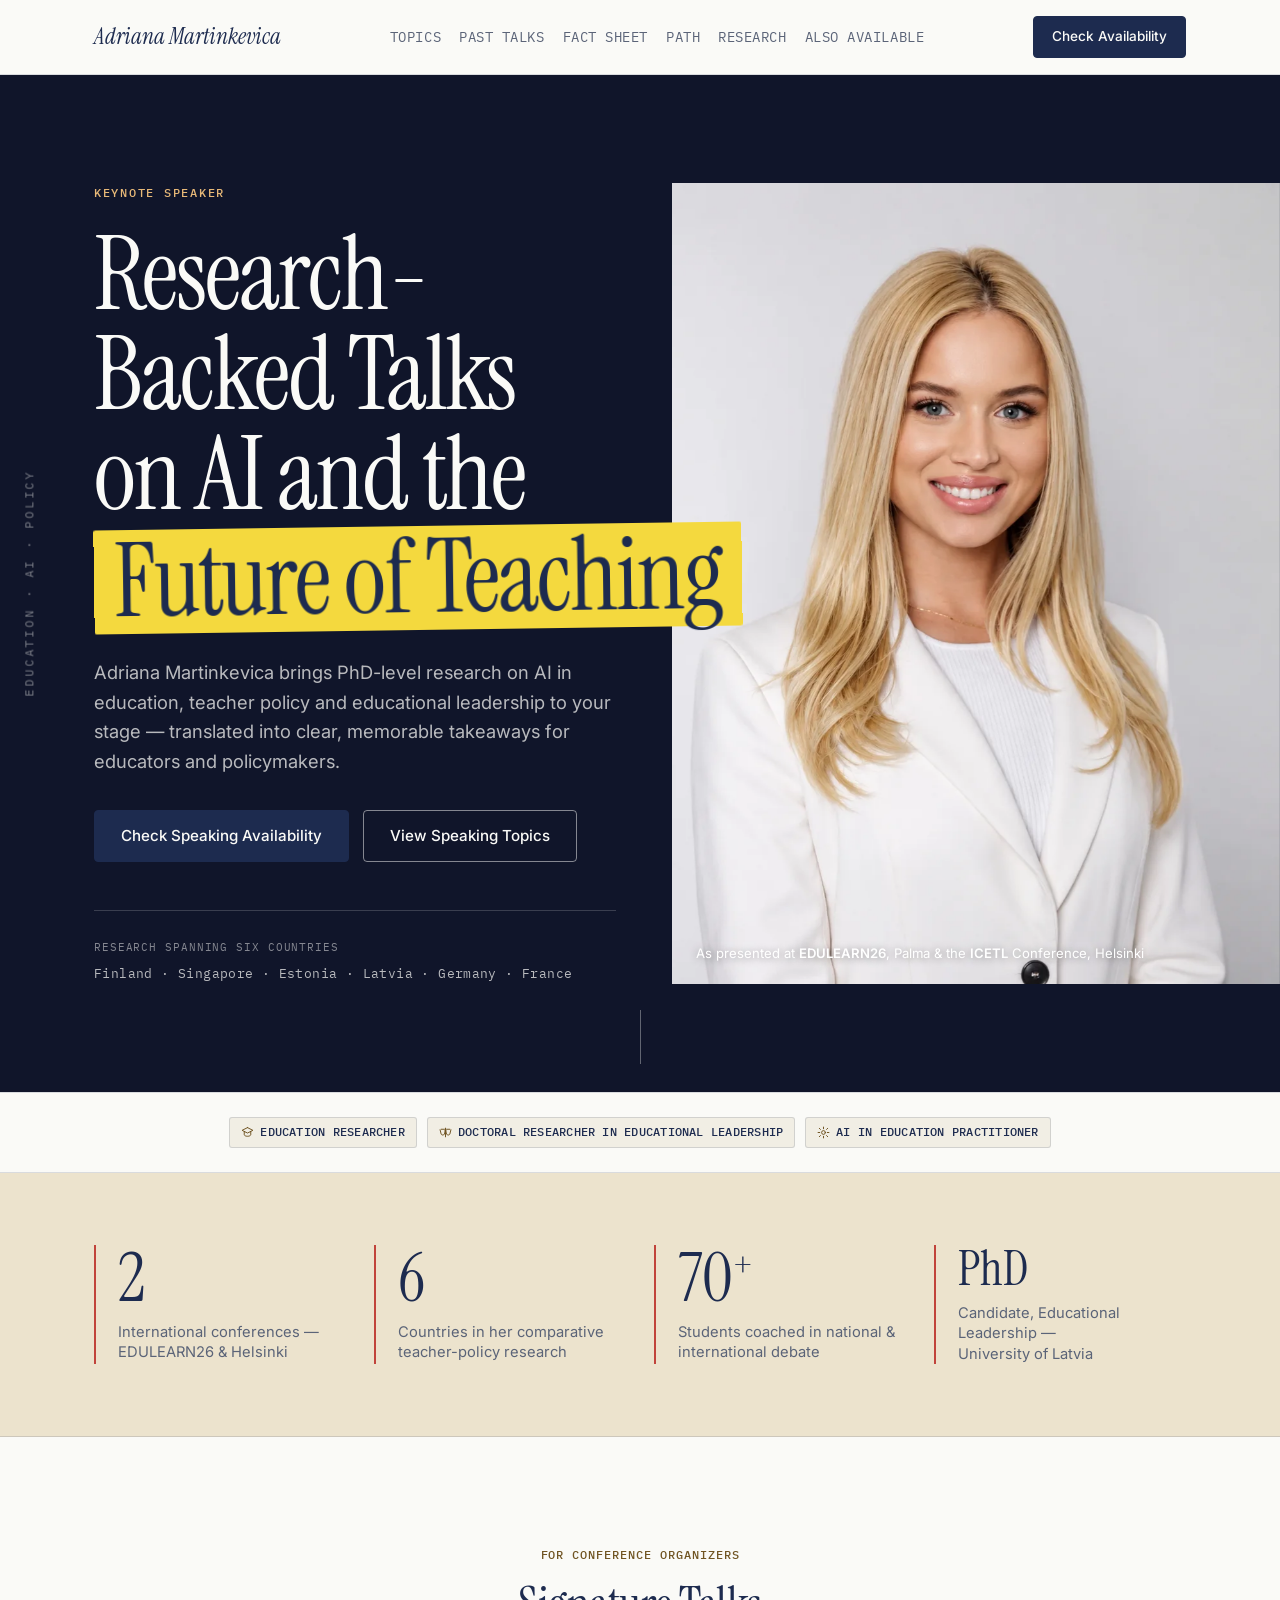
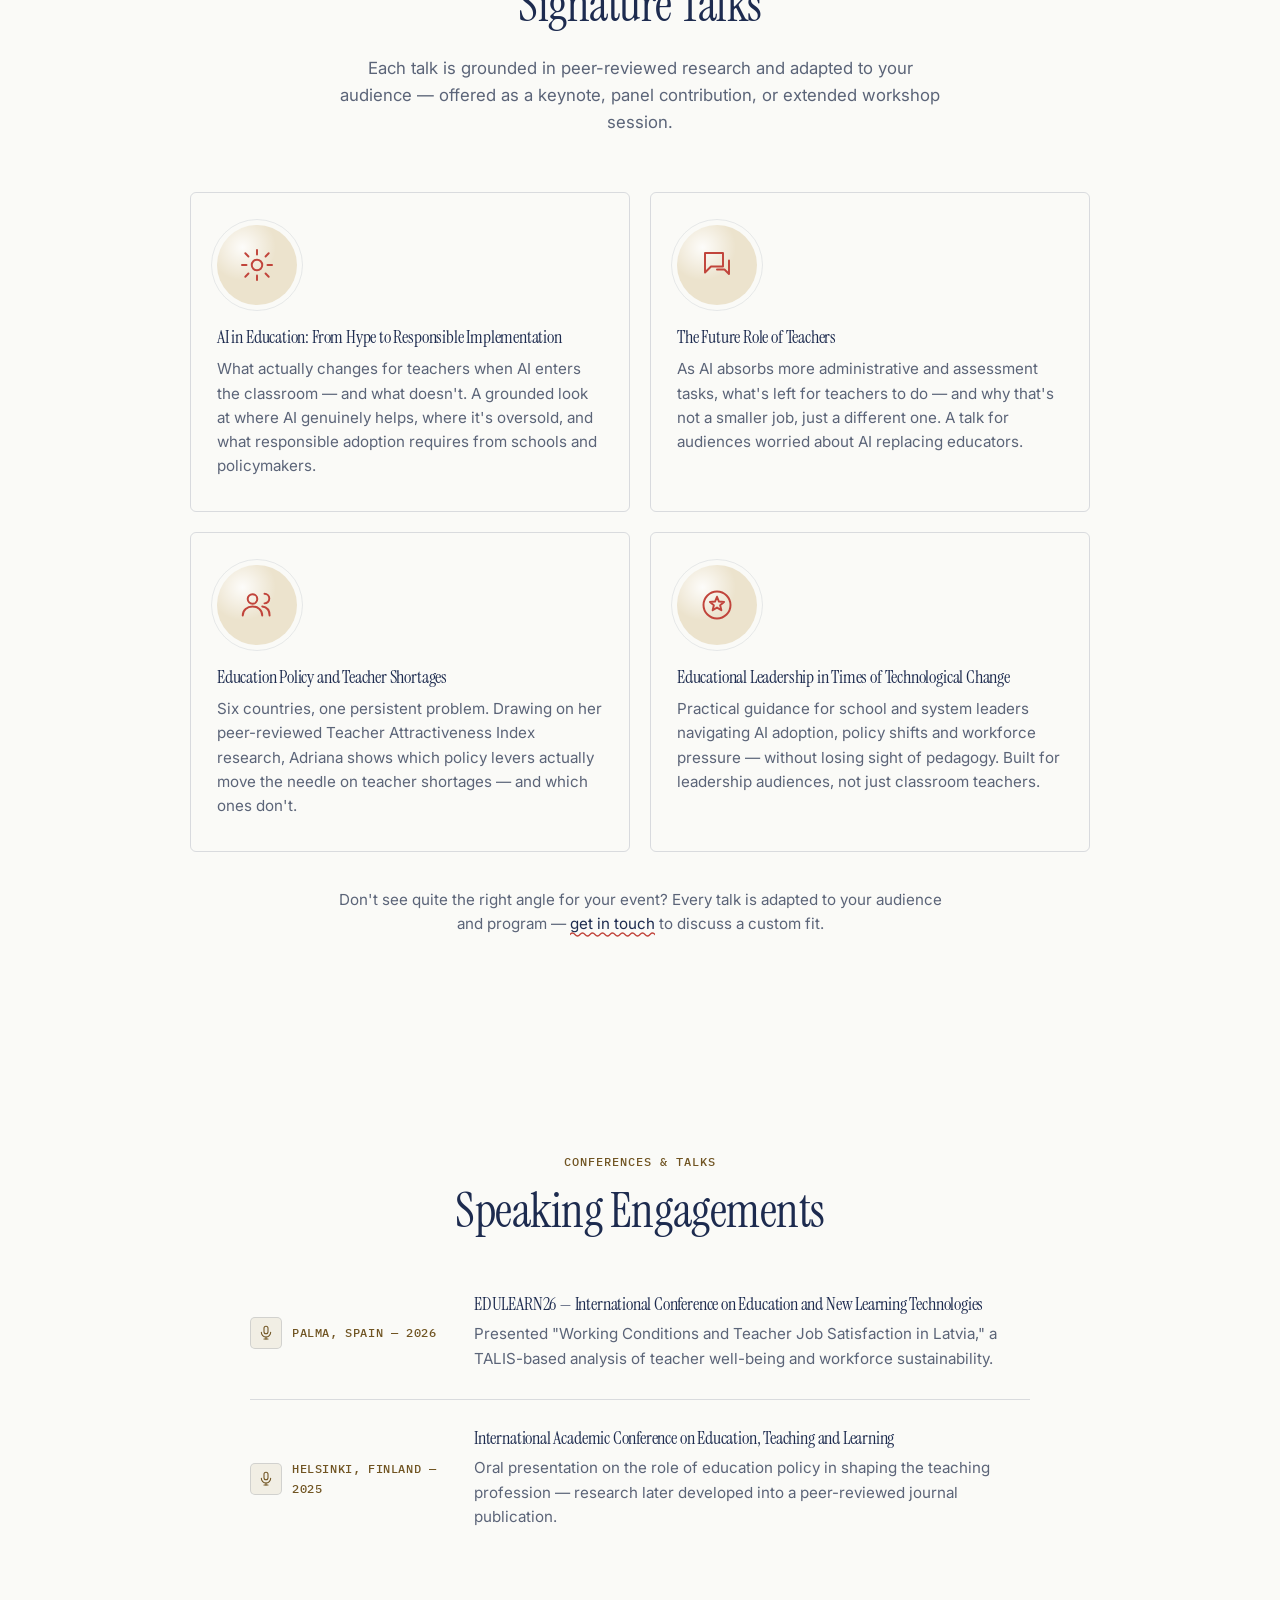
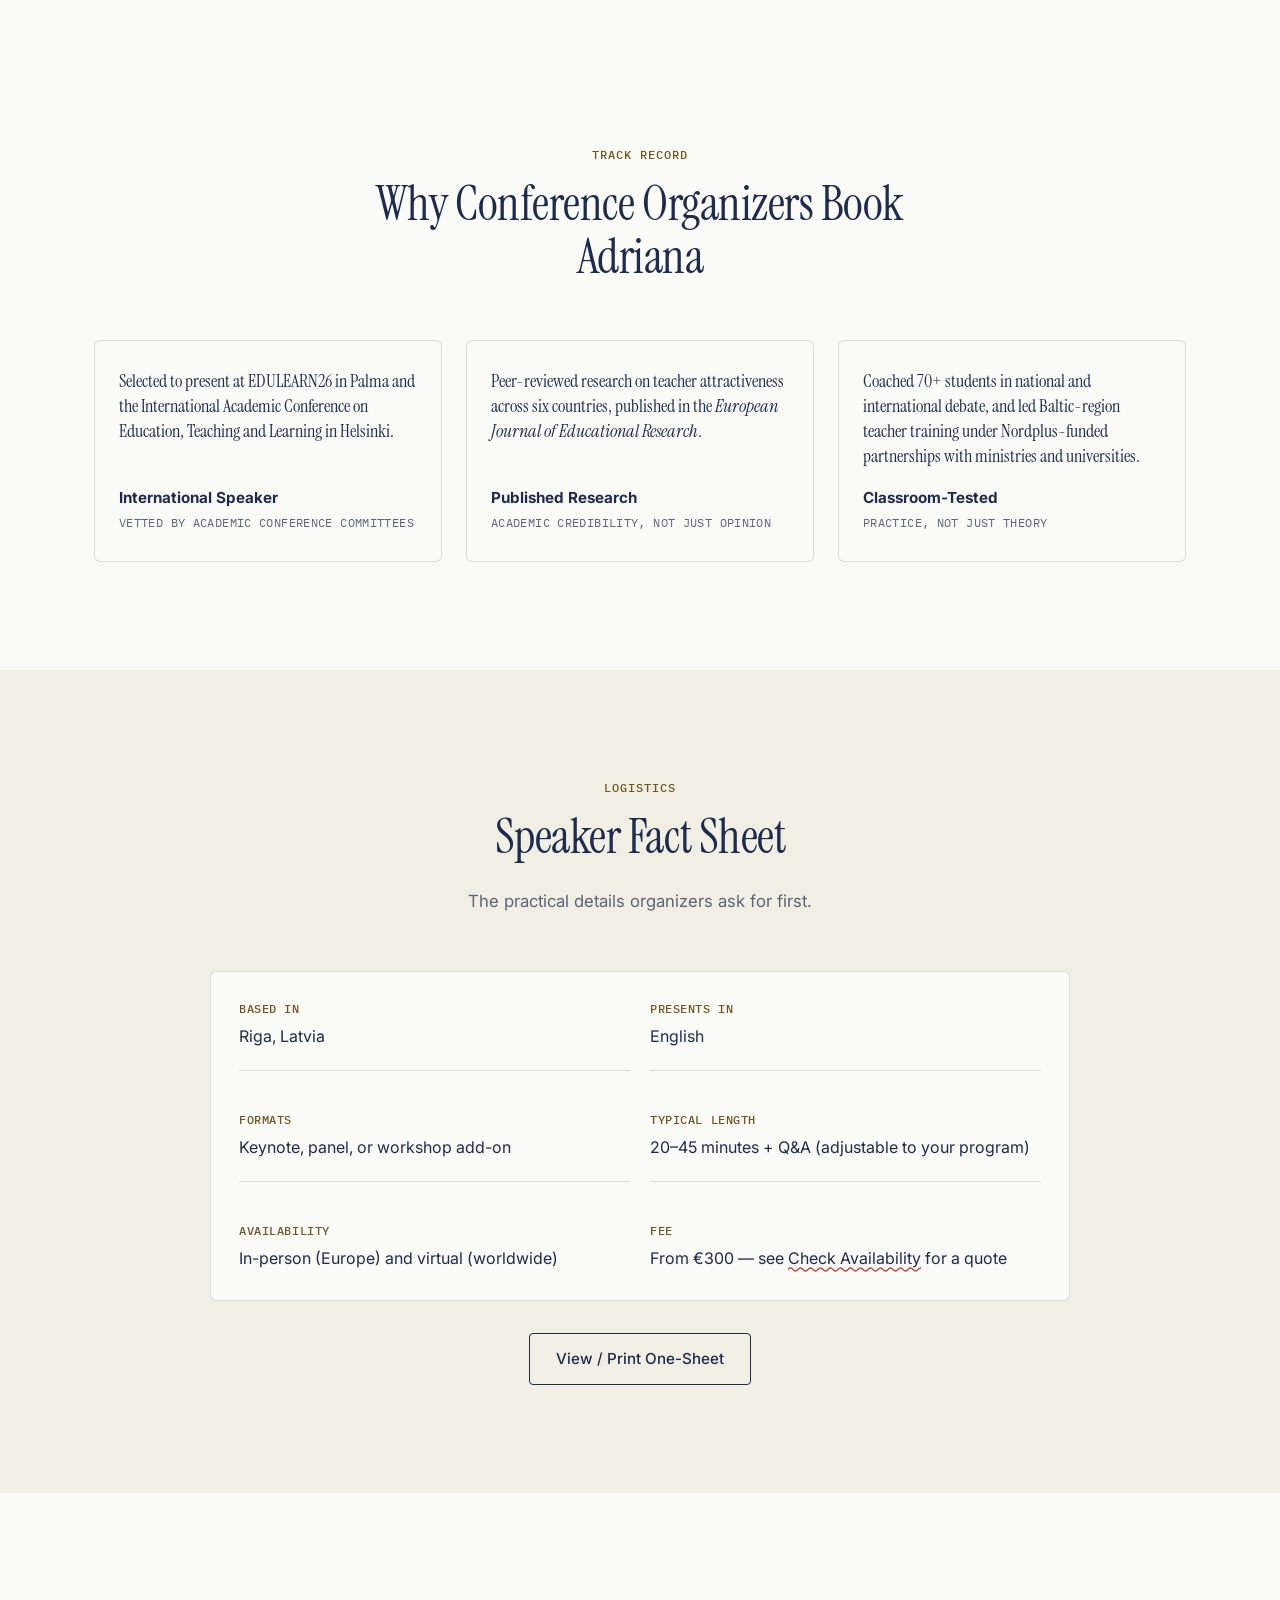
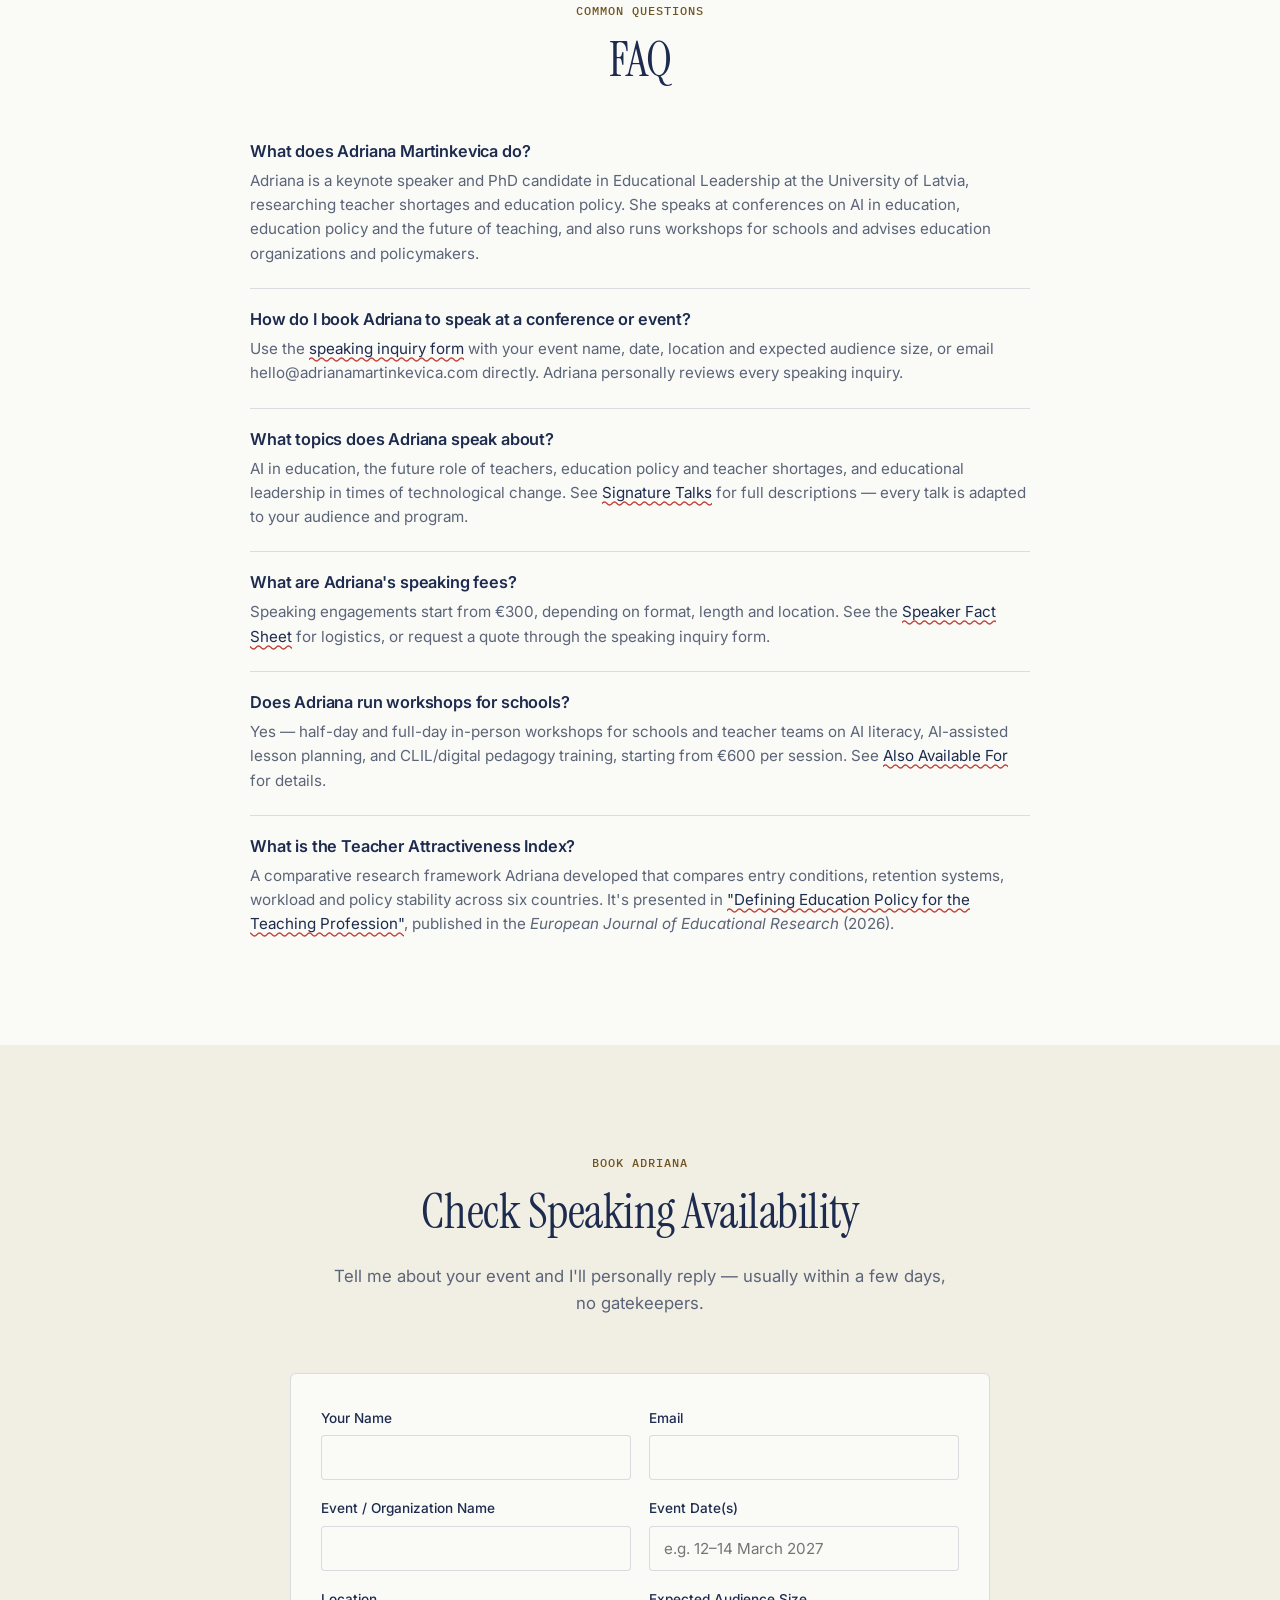
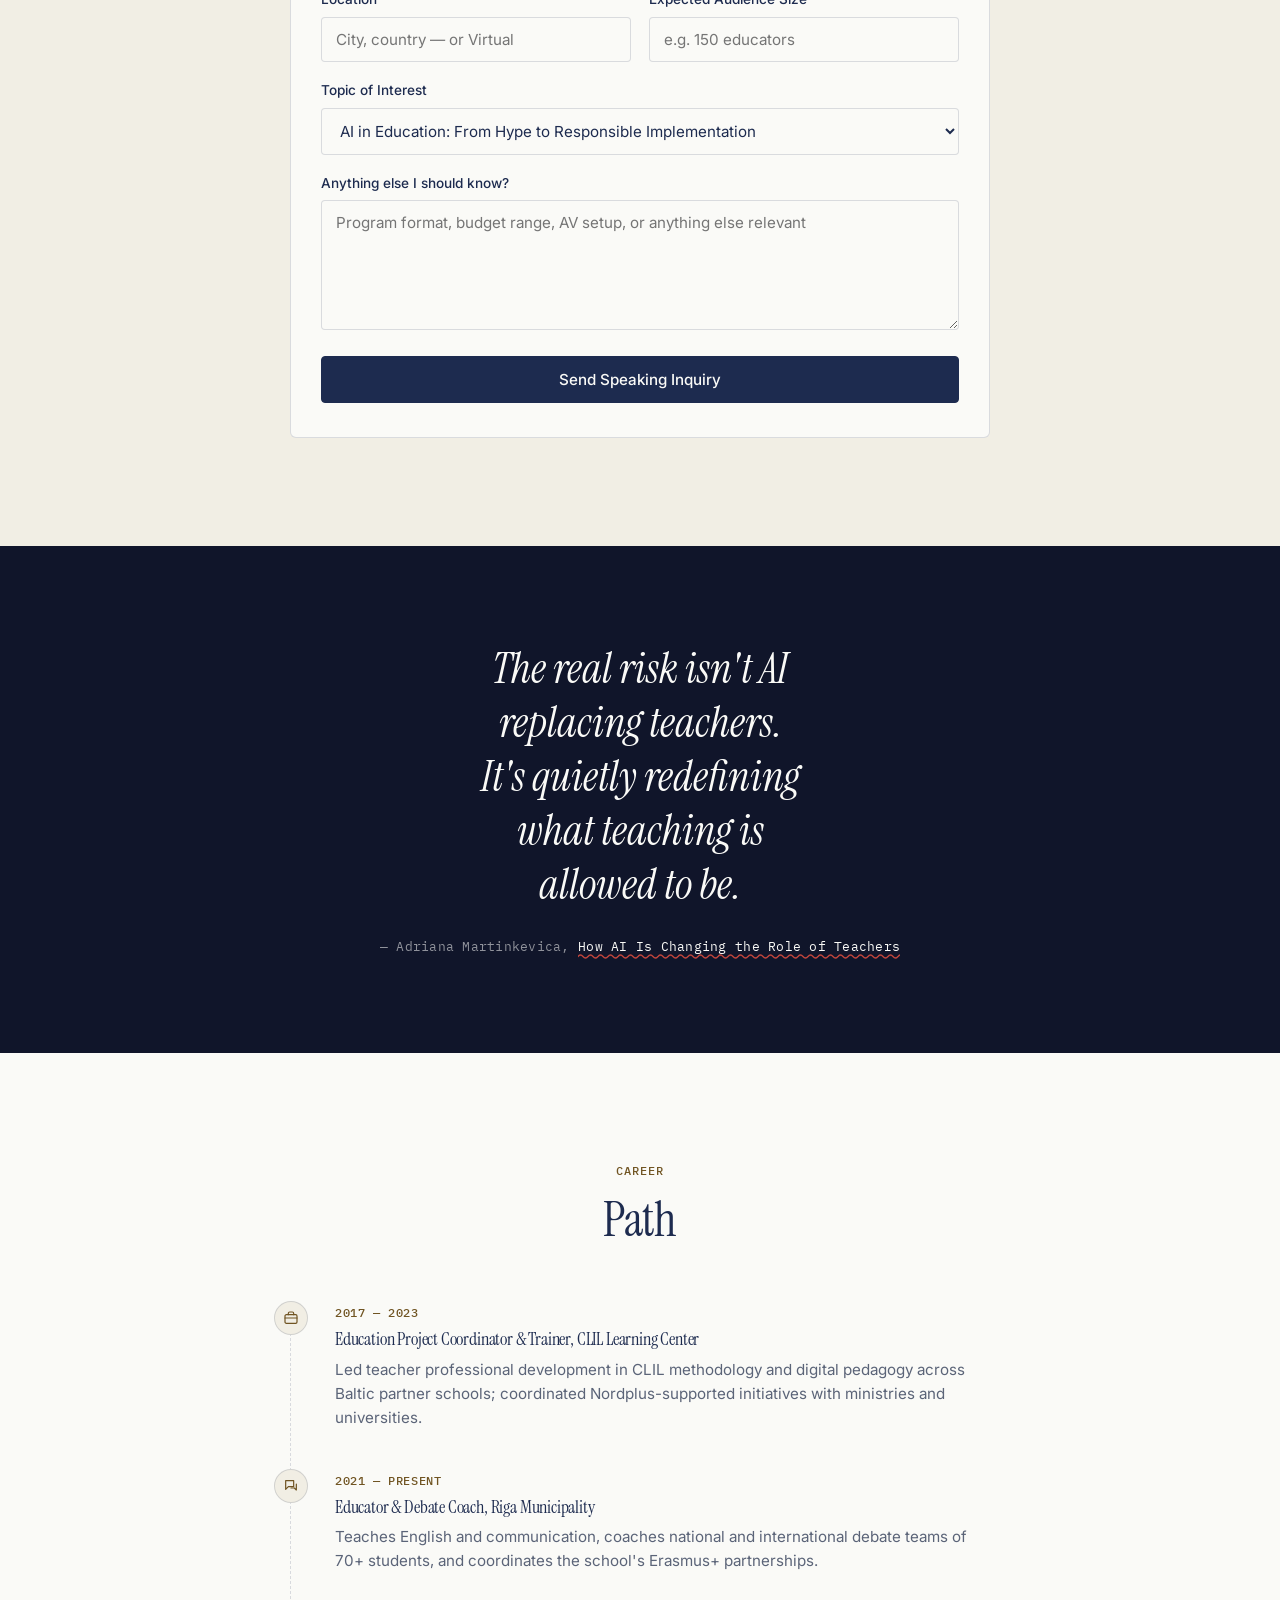
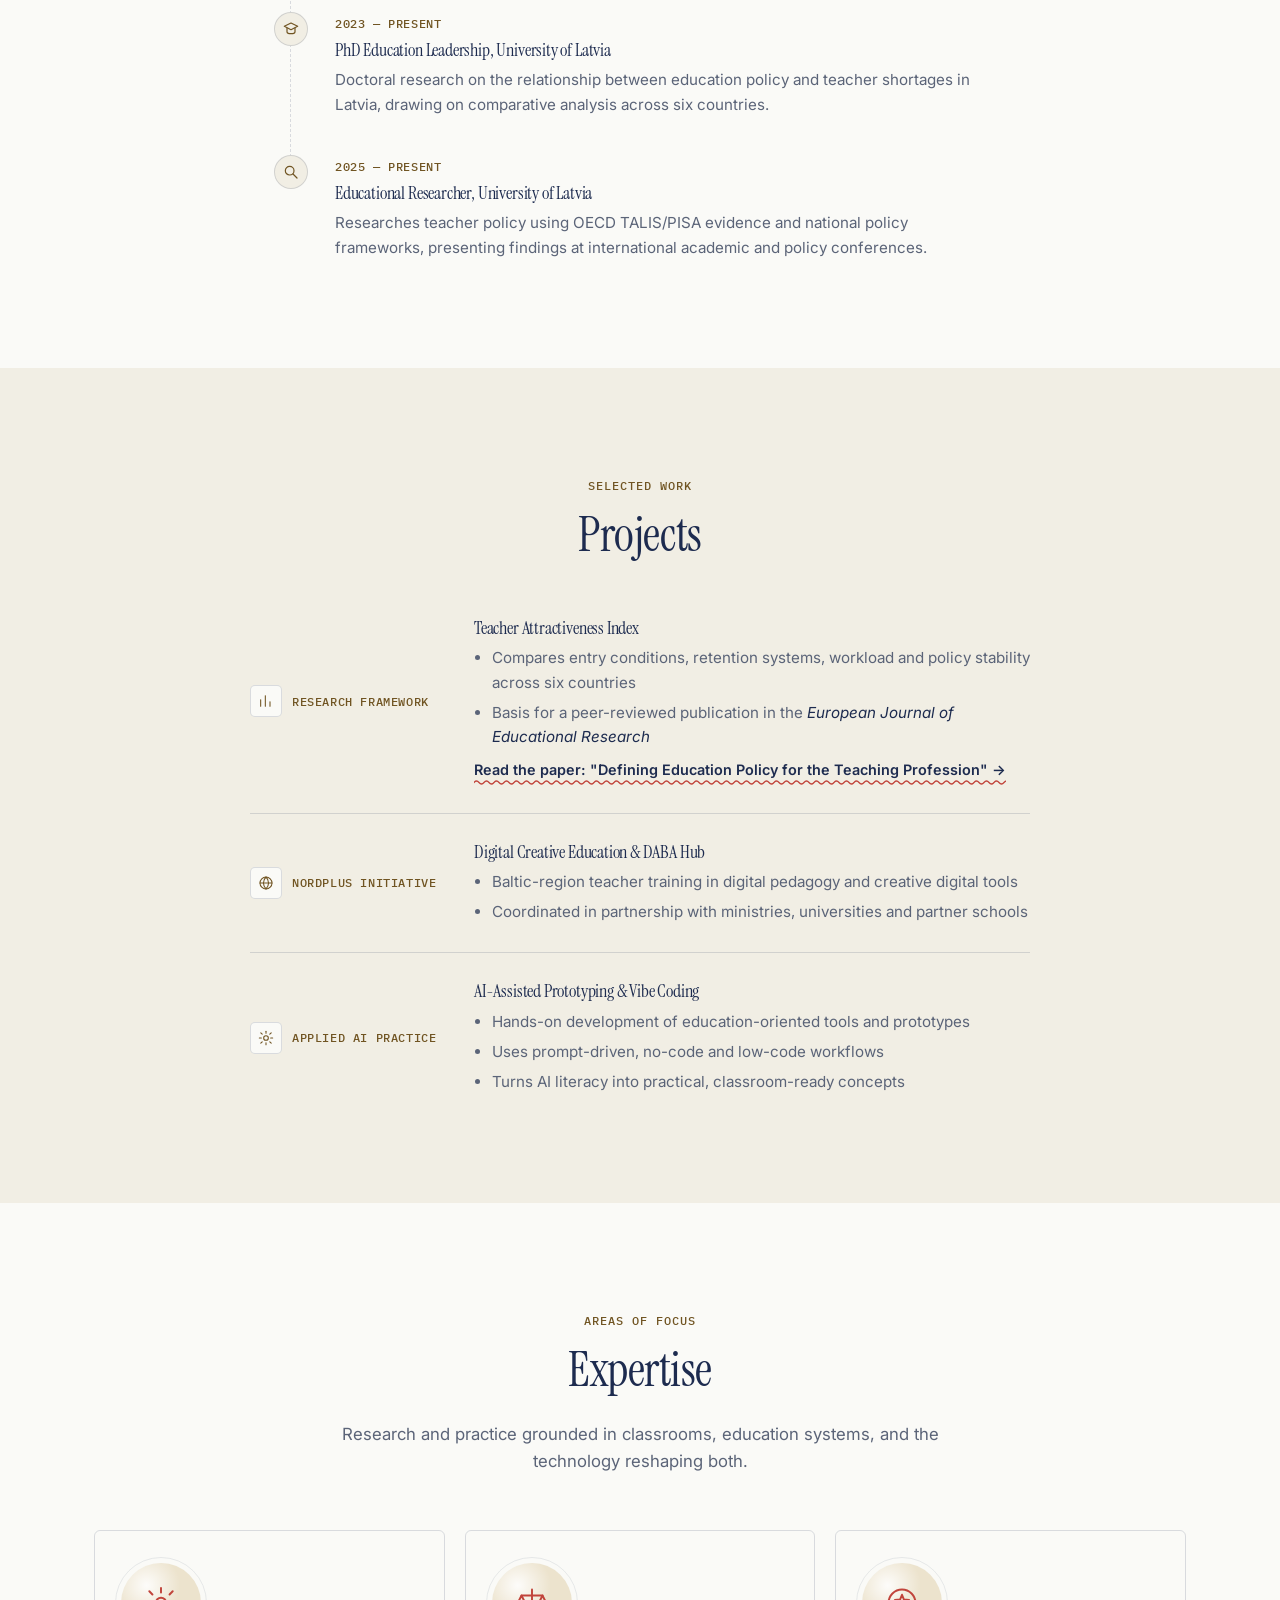
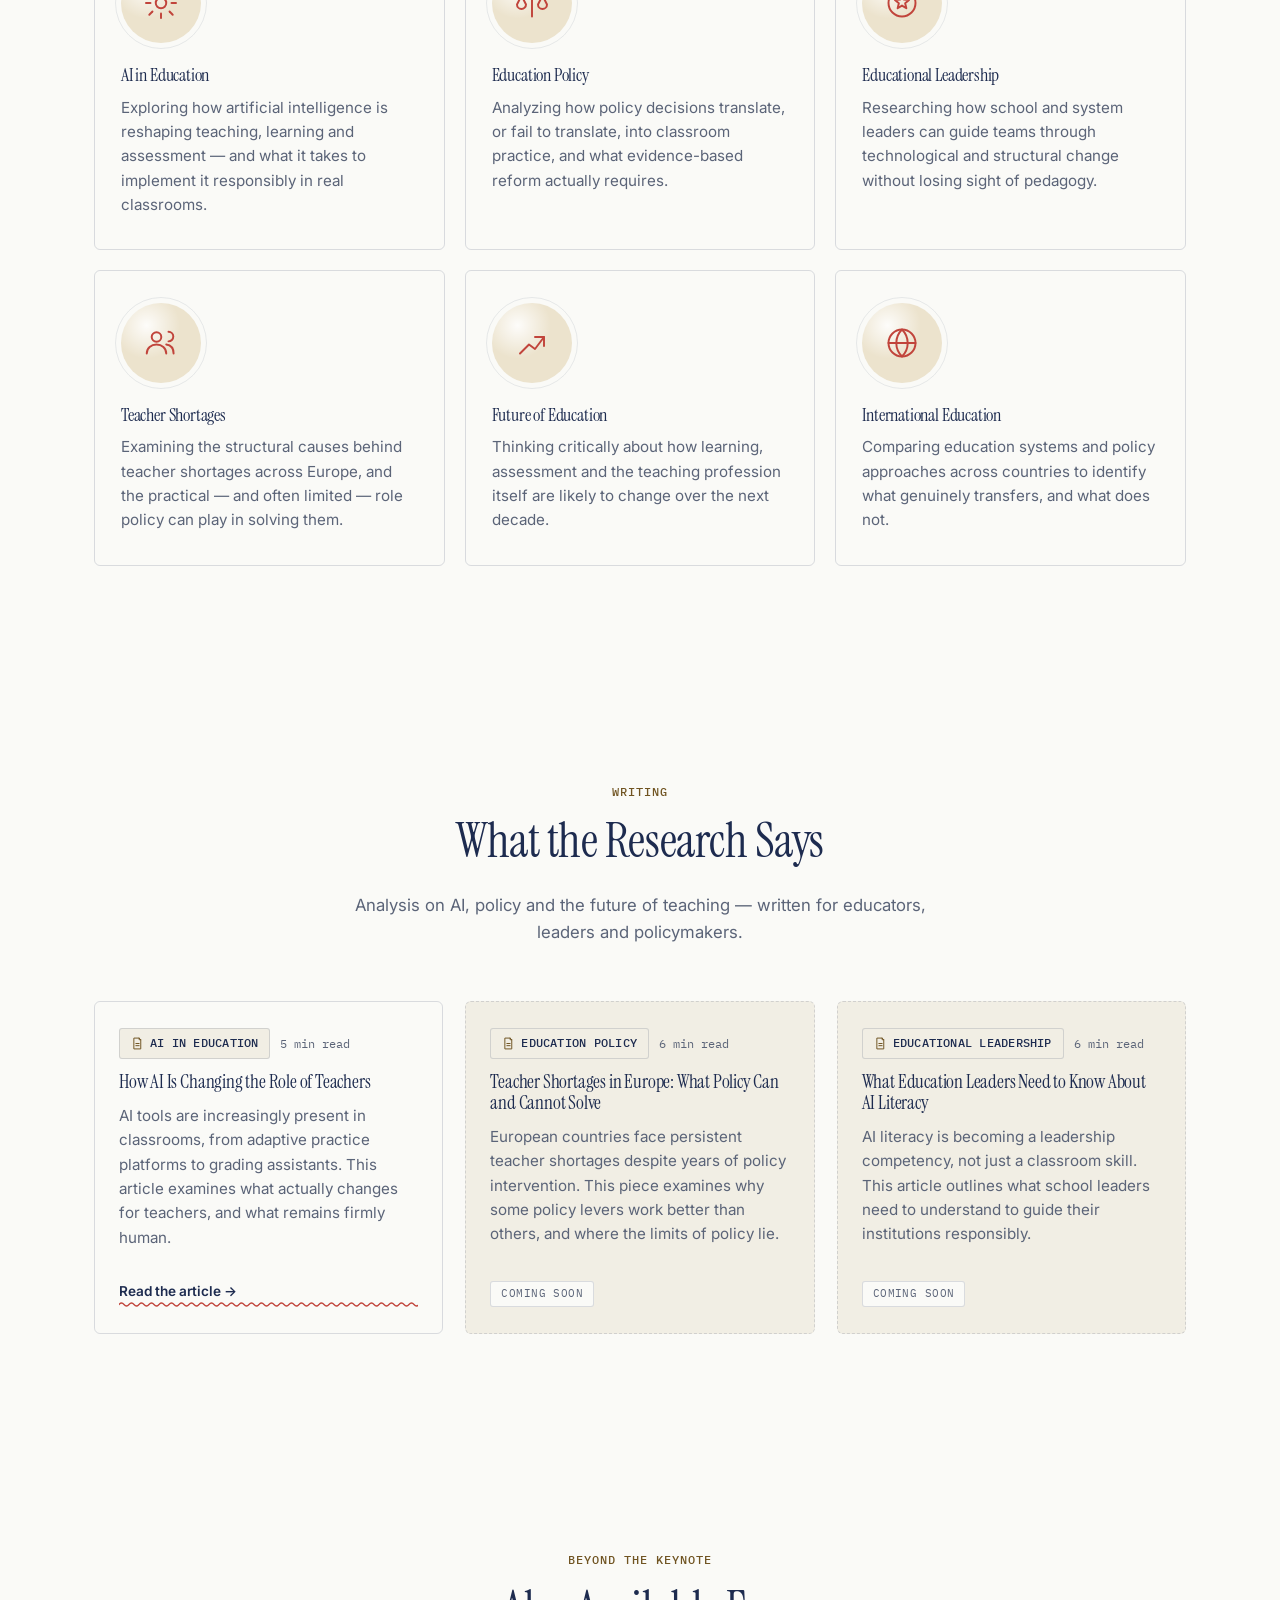
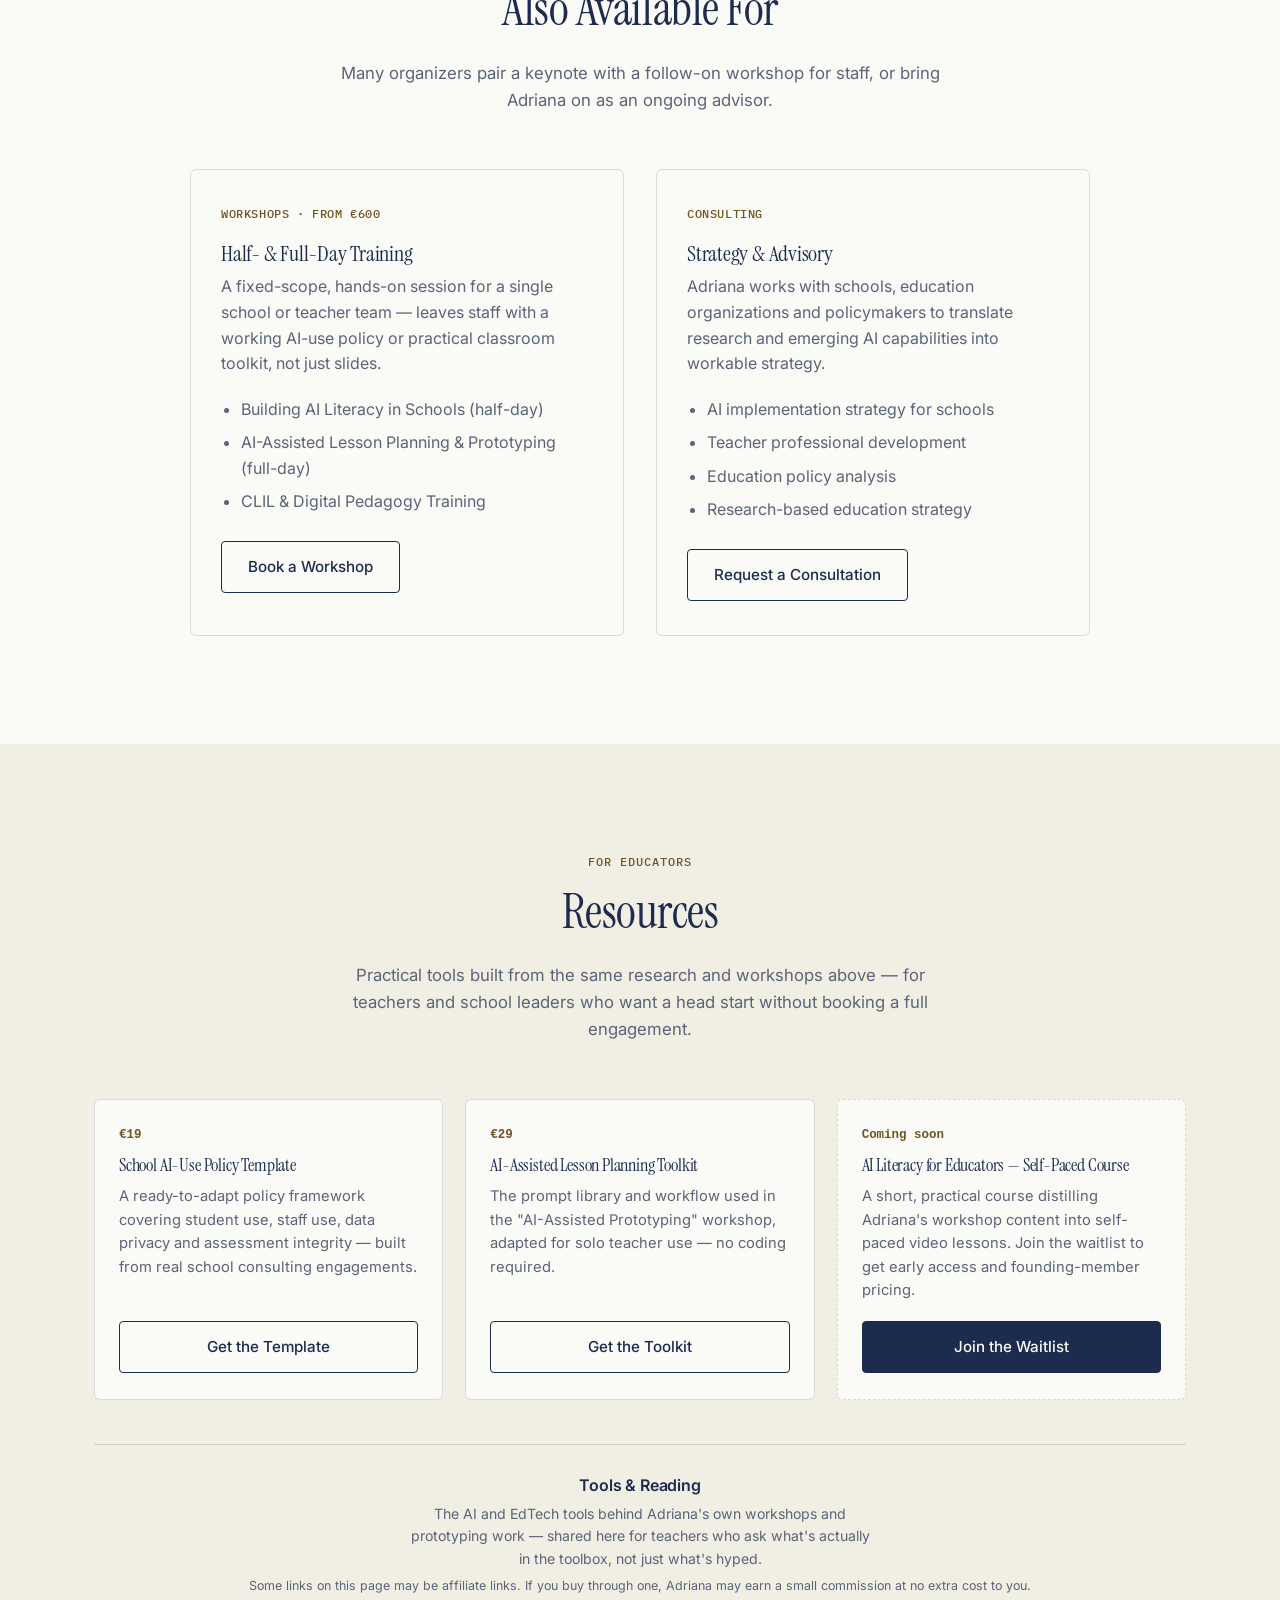
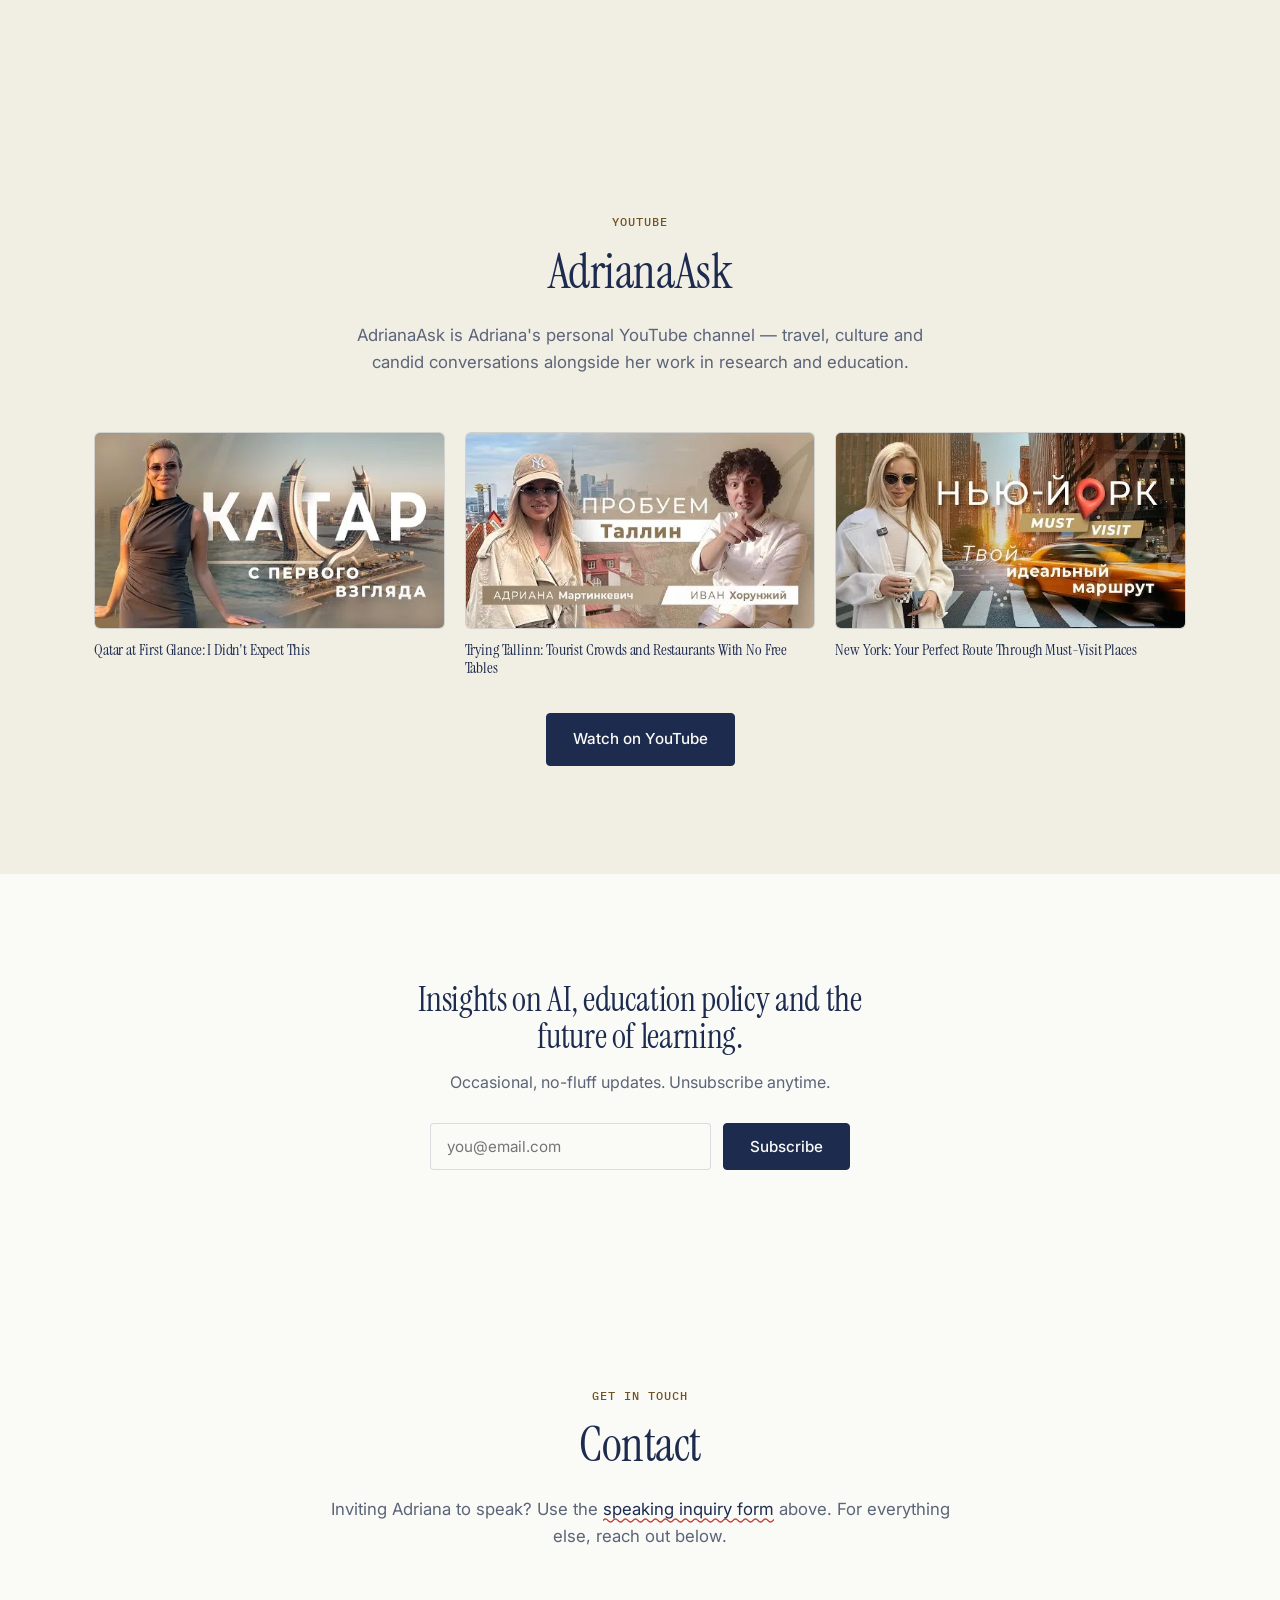
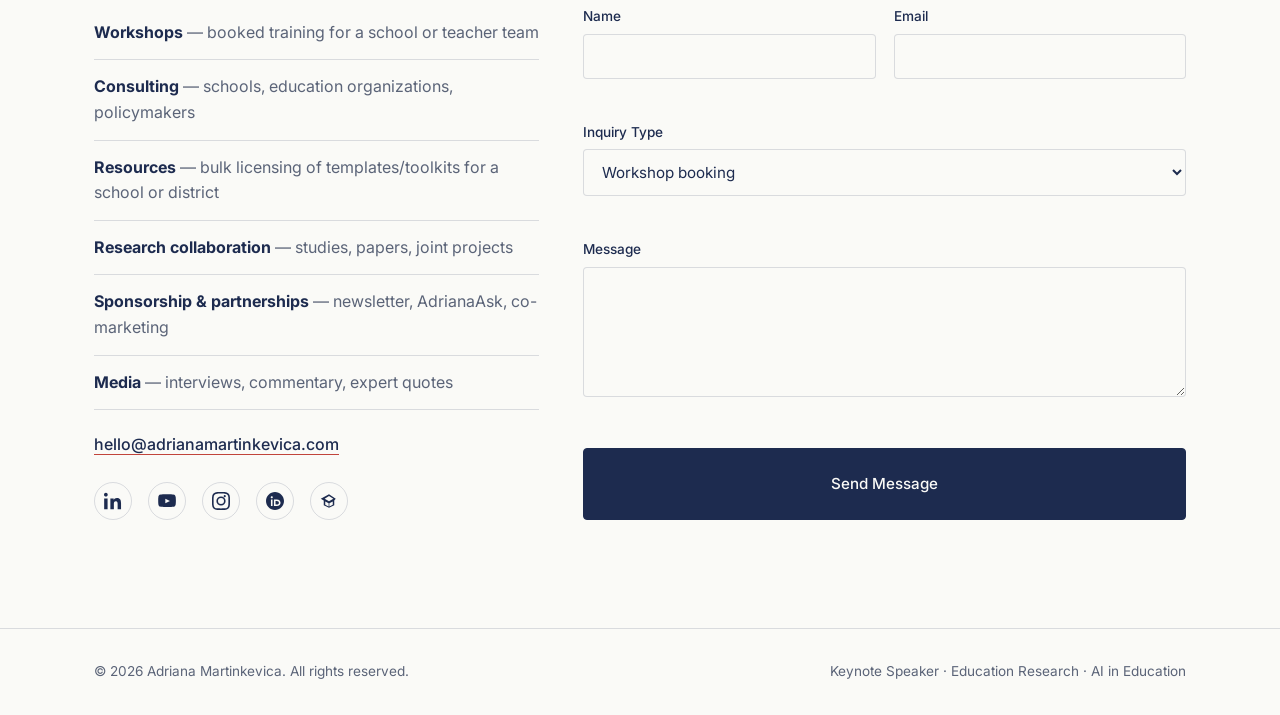
==== commit 6985441e: "Cinematic editorial redesign: magazine-grade visual identity Full visual overhaul aimed at matching " ====
--- a/index.html
+++ b/index.html
@@ -202,26 +202,34 @@
 
 <main id="main">
 
-  <!-- ================= HERO ================= -->
-  <section class="hero" id="top">
-    <div class="container">
-      <div>
-        <div class="hero-eyebrow">Keynote Speaker &middot; AI in Education &amp; Policy</div>
-        <h1>Research-Backed Talks on AI and the Future of Teaching —<br><mark class="hl">Made Practical for Your Audience</mark></h1>
-        <p class="hero-sub">Adriana Martinkevica brings PhD-level research on AI in education, teacher policy and educational leadership to your stage — translated into clear, memorable takeaways for educators and policymakers.</p>
-        <div class="hero-ctas">
-          <a class="btn btn-primary" href="#speaking-inquiry">Check Speaking Availability</a>
-          <a class="btn btn-secondary" href="#topics">View Speaking Topics</a>
-        </div>
-        <p class="hero-proof">As presented at <strong>EDULEARN26</strong> (Palma, Spain) and the <strong>International Academic Conference on Education, Teaching and Learning</strong> (Helsinki, Finland)</p>
-      </div>
-      <div class="hero-portrait">
-        <picture>
-          <source srcset="assets/adriana-portrait.webp" type="image/webp">
-          <img src="assets/adriana-portrait.jpg" alt="Portrait of Adriana Martinkevica, keynote speaker and education researcher" width="600" height="750" fetchpriority="high" loading="eager">
-        </picture>
-      </div>
-    </div>
+  <!-- ================= HERO (CINEMATIC SPLIT) ================= -->
+  <section class="hero-cinematic" id="top">
+    <span class="hero-spine">EDUCATION &middot; AI &middot; POLICY</span>
+    <div class="hero-cinematic-text">
+      <div class="hero-eyebrow">Keynote Speaker</div>
+      <h1 class="hero-display">
+        <span class="hero-line" style="--d:0s">Research-Backed Talks</span>
+        <span class="hero-line" style="--d:0.12s">on AI and the</span>
+        <span class="hero-line" style="--d:0.24s"><mark class="hl">Future of Teaching</mark></span>
+      </h1>
+      <p class="hero-sub">Adriana Martinkevica brings PhD-level research on AI in education, teacher policy and educational leadership to your stage — translated into clear, memorable takeaways for educators and policymakers.</p>
+      <div class="hero-ctas">
+        <a class="btn btn-primary" href="#speaking-inquiry">Check Speaking Availability</a>
+        <a class="btn btn-secondary" href="#topics">View Speaking Topics</a>
+      </div>
+      <div class="hero-dateline">
+        <span class="hero-dateline-label">Research spanning six countries</span>
+        <span class="hero-dateline-list">Finland &middot; Singapore &middot; Estonia &middot; Latvia &middot; Germany &middot; France</span>
+      </div>
+    </div>
+    <div class="hero-cinematic-photo">
+      <picture>
+        <source srcset="assets/adriana-portrait-hero.webp" type="image/webp">
+        <img src="assets/adriana-portrait-hero.jpg" alt="Portrait of Adriana Martinkevica, keynote speaker and education researcher" width="1000" height="1250" fetchpriority="high" loading="eager">
+      </picture>
+      <p class="hero-photo-caption">As presented at <strong>EDULEARN26</strong>, Palma &amp; the <strong>ICETL</strong> Conference, Helsinki</p>
+    </div>
+    <a class="hero-scroll-cue" href="#topics" aria-label="Scroll to signature talks"><span></span></a>
   </section>
 
   <!-- ================= CREDIBILITY STRIP ================= -->
@@ -238,37 +246,25 @@
     </div>
   </div>
 
-  <!-- ================= HIGHLIGHTS ================= -->
-  <div class="highlights">
-    <div class="container">
-      <div class="highlights-grid">
-        <div class="highlight-tile reveal">
-          <div class="icon-tile"><svg viewBox="0 0 24 24"><rect x="3" y="4" width="18" height="12" rx="2"/><path d="M8 20h8"/><path d="M12 16v4"/></svg></div>
-          <div>
-            <div class="highlight-stat">International</div>
-            <div class="highlight-label">Conference Speaker — EDULEARN26, Helsinki</div>
-          </div>
-        </div>
-        <div class="highlight-tile reveal">
-          <div class="icon-tile"><svg viewBox="0 0 24 24"><path d="M12 3 2 8l10 5 10-5-10-5z"/><path d="M6 10.5V16c0 1.5 2.5 3 6 3s6-1.5 6-3v-5.5"/></svg></div>
-          <div>
-            <div class="highlight-stat">PhD Candidate</div>
-            <div class="highlight-label">Education Leadership, University of Latvia</div>
-          </div>
-        </div>
-        <div class="highlight-tile reveal">
-          <div class="icon-tile"><svg viewBox="0 0 24 24"><circle cx="12" cy="12" r="9"/><path d="M3 12h18"/><path d="M12 3c2.5 2.5 3.8 5.7 3.8 9s-1.3 6.5-3.8 9c-2.5-2.5-3.8-5.7-3.8-9s1.3-6.5 3.8-9z"/></svg></div>
-          <div>
-            <div class="highlight-stat">6-Country</div>
-            <div class="highlight-label">Comparative Education Research</div>
-          </div>
-        </div>
-        <div class="highlight-tile reveal">
-          <div class="icon-tile"><svg viewBox="0 0 24 24"><path d="M4 4h12v9H8l-4 4V4z"/><path d="M20 9v9l-3-3h-5"/></svg></div>
-          <div>
-            <div class="highlight-stat">70+ Students</div>
-            <div class="highlight-label">Coached in National &amp; International Debate</div>
-          </div>
+  <!-- ================= HIGHLIGHTS (EDITORIAL STAT BAND) ================= -->
+  <div class="stat-band">
+    <div class="container">
+      <div class="stat-band-grid">
+        <div class="stat-tile reveal">
+          <div class="stat-number">2</div>
+          <div class="stat-label">International conferences —<br>EDULEARN26 &amp; Helsinki</div>
+        </div>
+        <div class="stat-tile reveal">
+          <div class="stat-number">6</div>
+          <div class="stat-label">Countries in her comparative<br>teacher-policy research</div>
+        </div>
+        <div class="stat-tile reveal">
+          <div class="stat-number">70<span class="stat-plus">+</span></div>
+          <div class="stat-label">Students coached in national &amp;<br>international debate</div>
+        </div>
+        <div class="stat-tile reveal">
+          <div class="stat-number stat-number-word">PhD</div>
+          <div class="stat-label">Candidate, Educational Leadership —<br>University of Latvia</div>
         </div>
       </div>
     </div>
@@ -282,24 +278,24 @@
         <h2>Signature Talks</h2>
         <p>Each talk is grounded in peer-reviewed research and adapted to your audience — offered as a keynote, panel contribution, or extended workshop session.</p>
       </div>
-      <div class="expertise-grid">
+      <div class="expertise-grid topics-grid">
         <div class="expertise-card reveal">
-          <div class="icon-tile"><svg viewBox="0 0 24 24"><path d="M12 2v3"/><path d="M12 19v3"/><path d="M4.2 4.2l2.1 2.1"/><path d="M17.7 17.7l2.1 2.1"/><path d="M2 12h3"/><path d="M19 12h3"/><path d="M4.2 19.8l2.1-2.1"/><path d="M17.7 6.3l2.1-2.1"/><circle cx="12" cy="12" r="3.5"/></svg></div>
+          <div class="spot-icon"><svg viewBox="0 0 24 24"><path d="M12 2v3"/><path d="M12 19v3"/><path d="M4.2 4.2l2.1 2.1"/><path d="M17.7 17.7l2.1 2.1"/><path d="M2 12h3"/><path d="M19 12h3"/><path d="M4.2 19.8l2.1-2.1"/><path d="M17.7 6.3l2.1-2.1"/><circle cx="12" cy="12" r="3.5"/></svg></div>
           <h3>AI in Education: From Hype to Responsible Implementation</h3>
           <p>What actually changes for teachers when AI enters the classroom — and what doesn't. A grounded look at where AI genuinely helps, where it's oversold, and what responsible adoption requires from schools and policymakers.</p>
         </div>
         <div class="expertise-card reveal">
-          <div class="icon-tile"><svg viewBox="0 0 24 24"><path d="M4 4h12v9H8l-4 4V4z"/><path d="M20 9v9l-3-3h-5"/></svg></div>
+          <div class="spot-icon"><svg viewBox="0 0 24 24"><path d="M4 4h12v9H8l-4 4V4z"/><path d="M20 9v9l-3-3h-5"/></svg></div>
           <h3>The Future Role of Teachers</h3>
           <p>As AI absorbs more administrative and assessment tasks, what's left for teachers to do — and why that's not a smaller job, just a different one. A talk for audiences worried about AI replacing educators.</p>
         </div>
         <div class="expertise-card reveal">
-          <div class="icon-tile"><svg viewBox="0 0 24 24"><circle cx="9" cy="8" r="3.2"/><path d="M2.5 19c0-3.6 2.9-6 6.5-6s6.5 2.4 6.5 6"/><path d="M17 4.5a3.2 3.2 0 0 1 0 6.4"/><path d="M15.5 13c2.8.4 4.9 2.4 4.9 6"/></svg></div>
+          <div class="spot-icon"><svg viewBox="0 0 24 24"><circle cx="9" cy="8" r="3.2"/><path d="M2.5 19c0-3.6 2.9-6 6.5-6s6.5 2.4 6.5 6"/><path d="M17 4.5a3.2 3.2 0 0 1 0 6.4"/><path d="M15.5 13c2.8.4 4.9 2.4 4.9 6"/></svg></div>
           <h3>Education Policy and Teacher Shortages</h3>
           <p>Six countries, one persistent problem. Drawing on her peer-reviewed Teacher Attractiveness Index research, Adriana shows which policy levers actually move the needle on teacher shortages — and which ones don't.</p>
         </div>
         <div class="expertise-card reveal">
-          <div class="icon-tile"><svg viewBox="0 0 24 24"><circle cx="12" cy="12" r="9"/><path d="m12 6.5 1.3 3.2 3.4.3-2.6 2.2.8 3.3-2.9-1.8-2.9 1.8.8-3.3-2.6-2.2 3.4-.3z"/></svg></div>
+          <div class="spot-icon"><svg viewBox="0 0 24 24"><circle cx="12" cy="12" r="9"/><path d="m12 6.5 1.3 3.2 3.4.3-2.6 2.2.8 3.3-2.9-1.8-2.9 1.8.8-3.3-2.6-2.2 3.4-.3z"/></svg></div>
           <h3>Educational Leadership in Times of Technological Change</h3>
           <p>Practical guidance for school and system leaders navigating AI adoption, policy shifts and workforce pressure — without losing sight of pedagogy. Built for leadership audiences, not just classroom teachers.</p>
         </div>
@@ -504,6 +500,16 @@
     </div>
   </section>
 
+  <!-- ================= PULL-QUOTE DIVIDER ================= -->
+  <!-- Condensed from Adriana's own essay "How AI Is Changing the Role of Teachers" (article.html) —
+       her real published words, not a fabricated testimonial. -->
+  <div class="pullquote-band">
+    <div class="container">
+      <p class="pullquote-text">The real risk isn't AI replacing teachers.<br>It's quietly redefining what teaching is allowed to be.</p>
+      <p class="pullquote-attribution">— Adriana Martinkevica, <a class="squiggle" href="article.html">How AI Is Changing the Role of Teachers</a></p>
+    </div>
+  </div>
+
   <!-- ================= PATH ================= -->
   <section id="path">
     <div class="container">
@@ -603,32 +609,32 @@
       </div>
       <div class="expertise-grid">
         <div class="expertise-card reveal">
-          <div class="icon-tile"><svg viewBox="0 0 24 24"><path d="M12 2v3"/><path d="M12 19v3"/><path d="M4.2 4.2l2.1 2.1"/><path d="M17.7 17.7l2.1 2.1"/><path d="M2 12h3"/><path d="M19 12h3"/><path d="M4.2 19.8l2.1-2.1"/><path d="M17.7 6.3l2.1-2.1"/><circle cx="12" cy="12" r="3.5"/></svg></div>
+          <div class="spot-icon"><svg viewBox="0 0 24 24"><path d="M12 2v3"/><path d="M12 19v3"/><path d="M4.2 4.2l2.1 2.1"/><path d="M17.7 17.7l2.1 2.1"/><path d="M2 12h3"/><path d="M19 12h3"/><path d="M4.2 19.8l2.1-2.1"/><path d="M17.7 6.3l2.1-2.1"/><circle cx="12" cy="12" r="3.5"/></svg></div>
           <h3>AI in Education</h3>
           <p>Exploring how artificial intelligence is reshaping teaching, learning and assessment — and what it takes to implement it responsibly in real classrooms.</p>
         </div>
         <div class="expertise-card reveal">
-          <div class="icon-tile"><svg viewBox="0 0 24 24"><path d="M12 3v18"/><path d="M5 7h14"/><path d="M5 7 2 13a3 3 0 0 0 6 0L5 7z"/><path d="M19 7l-3 6a3 3 0 0 0 6 0l-3-6z"/></svg></div>
+          <div class="spot-icon"><svg viewBox="0 0 24 24"><path d="M12 3v18"/><path d="M5 7h14"/><path d="M5 7 2 13a3 3 0 0 0 6 0L5 7z"/><path d="M19 7l-3 6a3 3 0 0 0 6 0l-3-6z"/></svg></div>
           <h3>Education Policy</h3>
           <p>Analyzing how policy decisions translate, or fail to translate, into classroom practice, and what evidence-based reform actually requires.</p>
         </div>
         <div class="expertise-card reveal">
-          <div class="icon-tile"><svg viewBox="0 0 24 24"><circle cx="12" cy="12" r="9"/><path d="m12 6.5 1.3 3.2 3.4.3-2.6 2.2.8 3.3-2.9-1.8-2.9 1.8.8-3.3-2.6-2.2 3.4-.3z"/></svg></div>
+          <div class="spot-icon"><svg viewBox="0 0 24 24"><circle cx="12" cy="12" r="9"/><path d="m12 6.5 1.3 3.2 3.4.3-2.6 2.2.8 3.3-2.9-1.8-2.9 1.8.8-3.3-2.6-2.2 3.4-.3z"/></svg></div>
           <h3>Educational Leadership</h3>
           <p>Researching how school and system leaders can guide teams through technological and structural change without losing sight of pedagogy.</p>
         </div>
         <div class="expertise-card reveal">
-          <div class="icon-tile"><svg viewBox="0 0 24 24"><circle cx="9" cy="8" r="3.2"/><path d="M2.5 19c0-3.6 2.9-6 6.5-6s6.5 2.4 6.5 6"/><path d="M17 4.5a3.2 3.2 0 0 1 0 6.4"/><path d="M15.5 13c2.8.4 4.9 2.4 4.9 6"/></svg></div>
+          <div class="spot-icon"><svg viewBox="0 0 24 24"><circle cx="9" cy="8" r="3.2"/><path d="M2.5 19c0-3.6 2.9-6 6.5-6s6.5 2.4 6.5 6"/><path d="M17 4.5a3.2 3.2 0 0 1 0 6.4"/><path d="M15.5 13c2.8.4 4.9 2.4 4.9 6"/></svg></div>
           <h3>Teacher Shortages</h3>
           <p>Examining the structural causes behind teacher shortages across Europe, and the practical — and often limited — role policy can play in solving them.</p>
         </div>
         <div class="expertise-card reveal">
-          <div class="icon-tile"><svg viewBox="0 0 24 24"><path d="M4 19 10 13 14 16 20 8"/><path d="M14 8h6v6"/></svg></div>
+          <div class="spot-icon"><svg viewBox="0 0 24 24"><path d="M4 19 10 13 14 16 20 8"/><path d="M14 8h6v6"/></svg></div>
           <h3>Future of Education</h3>
           <p>Thinking critically about how learning, assessment and the teaching profession itself are likely to change over the next decade.</p>
         </div>
         <div class="expertise-card reveal">
-          <div class="icon-tile"><svg viewBox="0 0 24 24"><circle cx="12" cy="12" r="9"/><path d="M3 12h18"/><path d="M12 3c2.5 2.5 3.8 5.7 3.8 9s-1.3 6.5-3.8 9c-2.5-2.5-3.8-5.7-3.8-9s1.3-6.5 3.8-9z"/></svg></div>
+          <div class="spot-icon"><svg viewBox="0 0 24 24"><circle cx="12" cy="12" r="9"/><path d="M3 12h18"/><path d="M12 3c2.5 2.5 3.8 5.7 3.8 9s-1.3 6.5-3.8 9c-2.5-2.5-3.8-5.7-3.8-9s1.3-6.5 3.8-9z"/></svg></div>
           <h3>International Education</h3>
           <p>Comparing education systems and policy approaches across countries to identify what genuinely transfers, and what does not.</p>
         </div>
@@ -889,7 +895,7 @@
 <footer class="site-footer">
   <div class="container">
     <p>&copy; 2026 Adriana Martinkevica. All rights reserved.</p>
-    <p>Education Research &middot; AI in Education &middot; Educational Leadership</p>
+    <p>Keynote Speaker &middot; Education Research &middot; AI in Education</p>
   </div>
 </footer>
 
--- a/assets/base.css
+++ b/assets/base.css
@@ -12,10 +12,19 @@
   --color-border: rgba(29,43,79,0.15);
   --color-highlighter: #f4d93e;
   --color-redpen: #c1443b;
+  /* Cinematic extensions — deep ink for full-bleed dark bands/overlays,
+     a richer paper tone for stronger section contrast at magazine scale. */
+  --color-ink: #10152a;
+  --color-ink-soft: rgba(250,250,247,0.72);
+  --color-paper-deep: #ece3cd;
   --font-serif: "Instrument Serif", Georgia, serif;
   --font-sans: "Inter", -apple-system, BlinkMacSystemFont, "Segoe UI", sans-serif;
   --font-mono: "IBM Plex Mono", ui-monospace, "SF Mono", Menlo, monospace;
   --max-width: 1140px;
+  --max-width-wide: 1400px;
+  /* Editorial type scale — used for magazine-scale display moments */
+  --fs-display: clamp(3.2rem, 8vw, 7rem);
+  --fs-pullquote: clamp(1.6rem, 3.4vw, 2.6rem);
 }
 
 *, *::before, *::after{ box-sizing: border-box; }
--- a/assets/home.css
+++ b/assets/home.css
@@ -160,6 +160,47 @@
   height: 16px;
 }
 
+/* ---------- Spot icon (larger editorial mark for Topics/Expertise) ---------- */
+.spot-icon{
+  position: relative;
+  display: inline-flex;
+  align-items: center;
+  justify-content: center;
+  width: 80px;
+  height: 80px;
+  border-radius: 50%;
+  background:
+    radial-gradient(circle at 32% 28%, rgba(255,255,255,0.9), rgba(255,255,255,0) 42%),
+    var(--color-paper-deep);
+  flex-shrink: 0;
+  transition: transform 0.3s ease, background 0.3s ease;
+}
+.spot-icon::before{
+  content: "";
+  position: absolute;
+  inset: -6px;
+  border-radius: 50%;
+  border: 1px solid var(--color-border);
+  opacity: 0.6;
+}
+.spot-icon svg{
+  width: 36px;
+  height: 36px;
+  stroke: var(--color-redpen);
+  fill: none;
+  stroke-width: 1.3;
+  stroke-linecap: round;
+  stroke-linejoin: round;
+  position: relative;
+  z-index: 1;
+}
+.expertise-card:hover .spot-icon{
+  transform: scale(1.07) rotate(-3deg);
+  background:
+    radial-gradient(circle at 32% 28%, rgba(255,255,255,0.95), rgba(255,255,255,0) 42%),
+    var(--color-highlighter);
+}
+
 /* ---------- Reveal animation ---------- */
 .reveal{
   opacity: 0;
@@ -174,71 +215,194 @@
   .reveal{ opacity: 1; transform: none; transition: none; }
 }
 
-/* ---------- Hero ---------- */
-.hero{
-  padding: 56px 0 64px;
-}
-.hero .container{
+/* ---------- Hero (cinematic split) ---------- */
+.hero-cinematic{
+  position: relative;
   display: grid;
   grid-template-columns: minmax(0,1fr);
-  gap: 28px;
-  align-items: start;
-}
-.hero-portrait{
-  order: -1;
-  width: 200px;
-  max-width: 200px;
-  margin: 0;
-  aspect-ratio: 4 / 5;
-  background: var(--color-beige-light);
-  border: 1px solid var(--color-border);
-  border-radius: 6px;
+  background: var(--color-ink);
   overflow: hidden;
 }
-.hero-portrait img{
+.hero-cinematic-text{
+  position: relative;
+  z-index: 2;
+  padding: 96px 24px 64px;
+  padding-left: max(24px, calc((100vw - var(--max-width)) / 2 + 24px));
+  color: var(--color-bg);
+}
+.hero-spine{
+  display: none;
+}
+.hero-eyebrow{
+  font-family: var(--font-mono);
+  text-transform: uppercase;
+  letter-spacing: 0.14em;
+  font-size: 0.78rem;
+  color: #e8b978;
+  font-weight: 500;
+  margin-bottom: 22px;
+}
+.hero-display{
+  font-size: var(--fs-display);
+  line-height: 0.98;
+  letter-spacing: -0.02em;
+  margin-bottom: 28px;
+  max-width: 13ch;
+}
+.hero-line{
+  display: block;
+  opacity: 0;
+  transform: translateY(0.4em);
+  animation: hero-line-in 0.8s cubic-bezier(.22,.68,.35,1) forwards;
+  animation-delay: var(--d, 0s);
+}
+@keyframes hero-line-in{
+  to{ opacity: 1; transform: translateY(0); }
+}
+.hero-cinematic .hero-sub{
+  font-size: 1.15rem;
+  color: var(--color-ink-soft);
+  max-width: 46ch;
+  margin-bottom: 34px;
+}
+.hero-cinematic .hero-ctas{
+  display: flex;
+  flex-wrap: wrap;
+  gap: 14px;
+  margin-bottom: 48px;
+}
+.hero-cinematic .btn-secondary{
+  color: var(--color-bg);
+  border-color: rgba(250,250,247,0.5);
+}
+.hero-cinematic .btn-secondary:hover{
+  background: var(--color-bg);
+  color: var(--color-ink);
+}
+.hero-dateline{
+  padding-top: 28px;
+  border-top: 1px solid rgba(250,250,247,0.18);
+  display: flex;
+  flex-direction: column;
+  gap: 6px;
+}
+.hero-dateline-label{
+  font-family: var(--font-mono);
+  font-size: 0.7rem;
+  text-transform: uppercase;
+  letter-spacing: 0.08em;
+  color: rgba(250,250,247,0.5);
+}
+.hero-dateline-list{
+  font-family: var(--font-mono);
+  font-size: 0.82rem;
+  letter-spacing: 0.03em;
+  color: var(--color-ink-soft);
+}
+.hero-cinematic-photo{
+  position: relative;
+  min-height: 320px;
+}
+.hero-cinematic-photo picture{
+  position: absolute;
+  inset: 0;
+}
+.hero-cinematic-photo img{
   width: 100%;
   height: 100%;
   object-fit: cover;
-}
-.hero-eyebrow{
-  font-family: var(--font-mono);
-  text-transform: uppercase;
-  letter-spacing: 0.08em;
-  font-size: 0.78rem;
-  color: var(--color-beige-accent);
-  font-weight: 500;
-  margin-bottom: 16px;
-}
-.hero h1{
-  font-size: clamp(2rem, 5vw, 3.1rem);
-  margin-bottom: 20px;
-}
-.hero-sub{
-  font-size: 1.1rem;
-  color: var(--color-text-soft);
-  max-width: 46ch;
-  margin-bottom: 30px;
-}
-.hero-ctas{
-  display: flex;
-  flex-wrap: wrap;
-  gap: 14px;
-}
-.hero-proof{
-  margin: 22px 0 0;
-  font-size: 0.85rem;
-  color: var(--color-text-soft);
-}
-.hero-proof strong{ color: var(--color-text); font-weight: 600; }
-
-@media (min-width: 860px){
-  .hero .container{
-    grid-template-columns: 260px minmax(0,1fr);
-    gap: 40px;
+  object-position: top center;
+  animation: hero-photo-in 1.4s cubic-bezier(.22,.68,.35,1) forwards;
+}
+@keyframes hero-photo-in{
+  from{ transform: scale(1.08); opacity: 0; }
+  to{ transform: scale(1); opacity: 1; }
+}
+.hero-photo-caption{
+  position: absolute;
+  left: 24px;
+  right: 24px;
+  bottom: 20px;
+  z-index: 2;
+  margin: 0;
+  font-size: 0.82rem;
+  color: #fff;
+  text-shadow: 0 1px 8px rgba(0,0,0,0.45);
+}
+.hero-photo-caption strong{ font-weight: 600; }
+.hero-scroll-cue{
+  display: none;
+}
+
+@media (prefers-reduced-motion: reduce){
+  .hero-line{ animation: none; opacity: 1; transform: none; }
+  .hero-cinematic-photo img{ animation: none; transform: none; opacity: 1; }
+}
+
+@media (min-width: 640px){
+  .hero-cinematic-photo{ min-height: 420px; }
+}
+
+@media (min-width: 900px){
+  .hero-cinematic{
+    grid-template-columns: minmax(0,1.05fr) minmax(0,0.95fr);
+    grid-template-rows: minmax(88vh, 1fr);
   }
-  .hero-portrait{
-    width: 260px;
-    max-width: 260px;
+  .hero-cinematic-text{
+    padding: 0 56px 0 max(56px, calc((100vw - var(--max-width)) / 2 + 24px));
+    display: flex;
+    flex-direction: column;
+    justify-content: center;
+  }
+  .hero-cinematic-photo{ min-height: 0; height: auto; align-self: stretch; }
+  .hero-spine{
+    display: block;
+    position: absolute;
+    left: 20px;
+    top: 50%;
+    z-index: 3;
+    writing-mode: vertical-rl;
+    transform: translateY(-50%) rotate(180deg);
+    font-family: var(--font-mono);
+    font-size: 0.72rem;
+    letter-spacing: 0.25em;
+    color: rgba(250,250,247,0.45);
+    text-transform: uppercase;
+  }
+  .hero-scroll-cue{
+    display: block;
+    position: absolute;
+    left: 50%;
+    bottom: 28px;
+    z-index: 3;
+    width: 1px;
+    height: 54px;
+    transform: translateX(-50%);
+  }
+  .hero-scroll-cue span{
+    position: absolute;
+    top: 0; left: 0;
+    width: 1px;
+    height: 100%;
+    background: rgba(250,250,247,0.35);
+    overflow: hidden;
+  }
+  .hero-scroll-cue span::after{
+    content: "";
+    position: absolute;
+    top: -100%;
+    left: 0;
+    width: 100%;
+    height: 100%;
+    background: var(--color-bg);
+    animation: scroll-cue-fall 2.2s ease-in-out infinite;
+  }
+  @keyframes scroll-cue-fall{
+    0%{ top: -100%; }
+    60%, 100%{ top: 100%; }
+  }
+  @media (prefers-reduced-motion: reduce){
+    .hero-scroll-cue span::after{ animation: none; top: 0; }
   }
 }
 
@@ -258,44 +422,47 @@
   gap: 10px;
 }
 
-/* ---------- Highlights ---------- */
-.highlights{
-  padding: 40px 0;
+/* ---------- Highlights (editorial stat band) ---------- */
+.stat-band{
+  padding: 72px 0;
+  background: var(--color-paper-deep);
   border-bottom: 1px solid var(--color-border);
 }
-.highlights-grid{
+.stat-band-grid{
   display: grid;
   grid-template-columns: 1fr;
-  gap: 24px;
-}
-.highlight-tile{
-  display: flex;
-  align-items: center;
-  gap: 14px;
-}
-.highlight-stat{
+  gap: 40px;
+}
+.stat-tile{
+  padding-left: 22px;
+  border-left: 2px solid var(--color-redpen);
+}
+.stat-number{
   font-family: var(--font-serif);
-  font-size: 1.15rem;
-  font-weight: 600;
-  line-height: 1.2;
-}
-.highlight-label{
-  font-size: 0.85rem;
-  color: var(--color-text-soft);
-  margin-top: 2px;
+  font-size: clamp(3rem, 6vw, 4.2rem);
+  line-height: 1;
+  color: var(--color-text);
+  margin-bottom: 10px;
+}
+.stat-number-word{ font-size: clamp(2.2rem, 4.4vw, 3rem); }
+.stat-plus{ font-size: 0.55em; vertical-align: super; }
+.stat-label{
+  font-size: 0.92rem;
+  color: var(--color-text-soft);
+  line-height: 1.4;
 }
 @media (min-width: 640px){
-  .highlights-grid{ grid-template-columns: repeat(2, 1fr); }
+  .stat-band-grid{ grid-template-columns: repeat(2, 1fr); }
 }
 @media (min-width: 980px){
-  .highlights-grid{ grid-template-columns: repeat(4, 1fr); }
+  .stat-band-grid{ grid-template-columns: repeat(4, 1fr); gap: 28px; }
 }
 
 /* ---------- Section shell ---------- */
-section{ padding: 80px 0; }
+section{ padding: 108px 0; }
 .section-head{
   max-width: 62ch;
-  margin: 0 auto 44px;
+  margin: 0 auto 56px;
   text-align: center;
 }
 .section-eyebrow{
@@ -305,13 +472,17 @@
   font-size: 0.75rem;
   font-weight: 500;
   color: var(--color-beige-accent);
-  margin-bottom: 10px;
+  margin-bottom: 14px;
 }
 .section-head h2{
-  font-size: clamp(1.7rem, 3.2vw, 2.3rem);
+  font-size: clamp(2rem, 4vw, 3rem);
 }
 .section-head p{
   color: var(--color-text-soft);
+  font-size: 1.05rem;
+}
+@media (max-width: 640px){
+  section{ padding: 76px 0; }
 }
 
 /* ---------- Path (timeline) ---------- */
@@ -510,19 +681,22 @@
 }
 @media (min-width: 960px){
   .expertise-grid{ grid-template-columns: repeat(3, minmax(0,1fr)); }
+  /* Topics has exactly 4 talks — 2x2 reads as intentional, 3+1 reads as a mistake */
+  .topics-grid{ grid-template-columns: repeat(2, minmax(0,1fr)); max-width: 900px; margin: 0 auto; }
 }
 .expertise-card{
   border: 1px solid var(--color-border);
   border-radius: 6px;
-  padding: 28px 24px;
-  transition: border-color 0.25s ease, transform 0.25s ease;
-}
-.expertise-card .icon-tile{
-  margin-bottom: 16px;
+  padding: 32px 26px;
+  transition: border-color 0.25s ease, transform 0.25s ease, box-shadow 0.25s ease;
+}
+.expertise-card .spot-icon{
+  margin-bottom: 22px;
 }
 .expertise-card:hover{
   border-color: var(--color-redpen);
-  transform: translateY(-3px);
+  transform: translateY(-4px);
+  box-shadow: 0 14px 32px rgba(16,21,42,0.08);
 }
 .expertise-card h3{
   font-size: 1.15rem;
@@ -994,3 +1168,32 @@
 @media (min-width: 980px){
   .also-available-grid{ grid-template-columns: repeat(2, minmax(0,1fr)); max-width: 900px; margin: 0 auto; }
 }
+
+/* ---------- Pull-quote divider (full-bleed, dark) ---------- */
+.pullquote-band{
+  background: var(--color-ink);
+  padding: 96px 0;
+  text-align: center;
+}
+.pullquote-text{
+  font-family: var(--font-serif);
+  font-style: italic;
+  font-size: var(--fs-pullquote);
+  line-height: 1.3;
+  color: var(--color-bg);
+  max-width: 18ch;
+  margin: 0 auto 24px;
+}
+.pullquote-attribution{
+  font-family: var(--font-mono);
+  font-size: 0.82rem;
+  letter-spacing: 0.02em;
+  color: rgba(250,250,247,0.55);
+  margin: 0;
+}
+.pullquote-attribution .squiggle{
+  color: var(--color-bg);
+}
+.pullquote-attribution .squiggle:hover{
+  color: #e8b978;
+}
